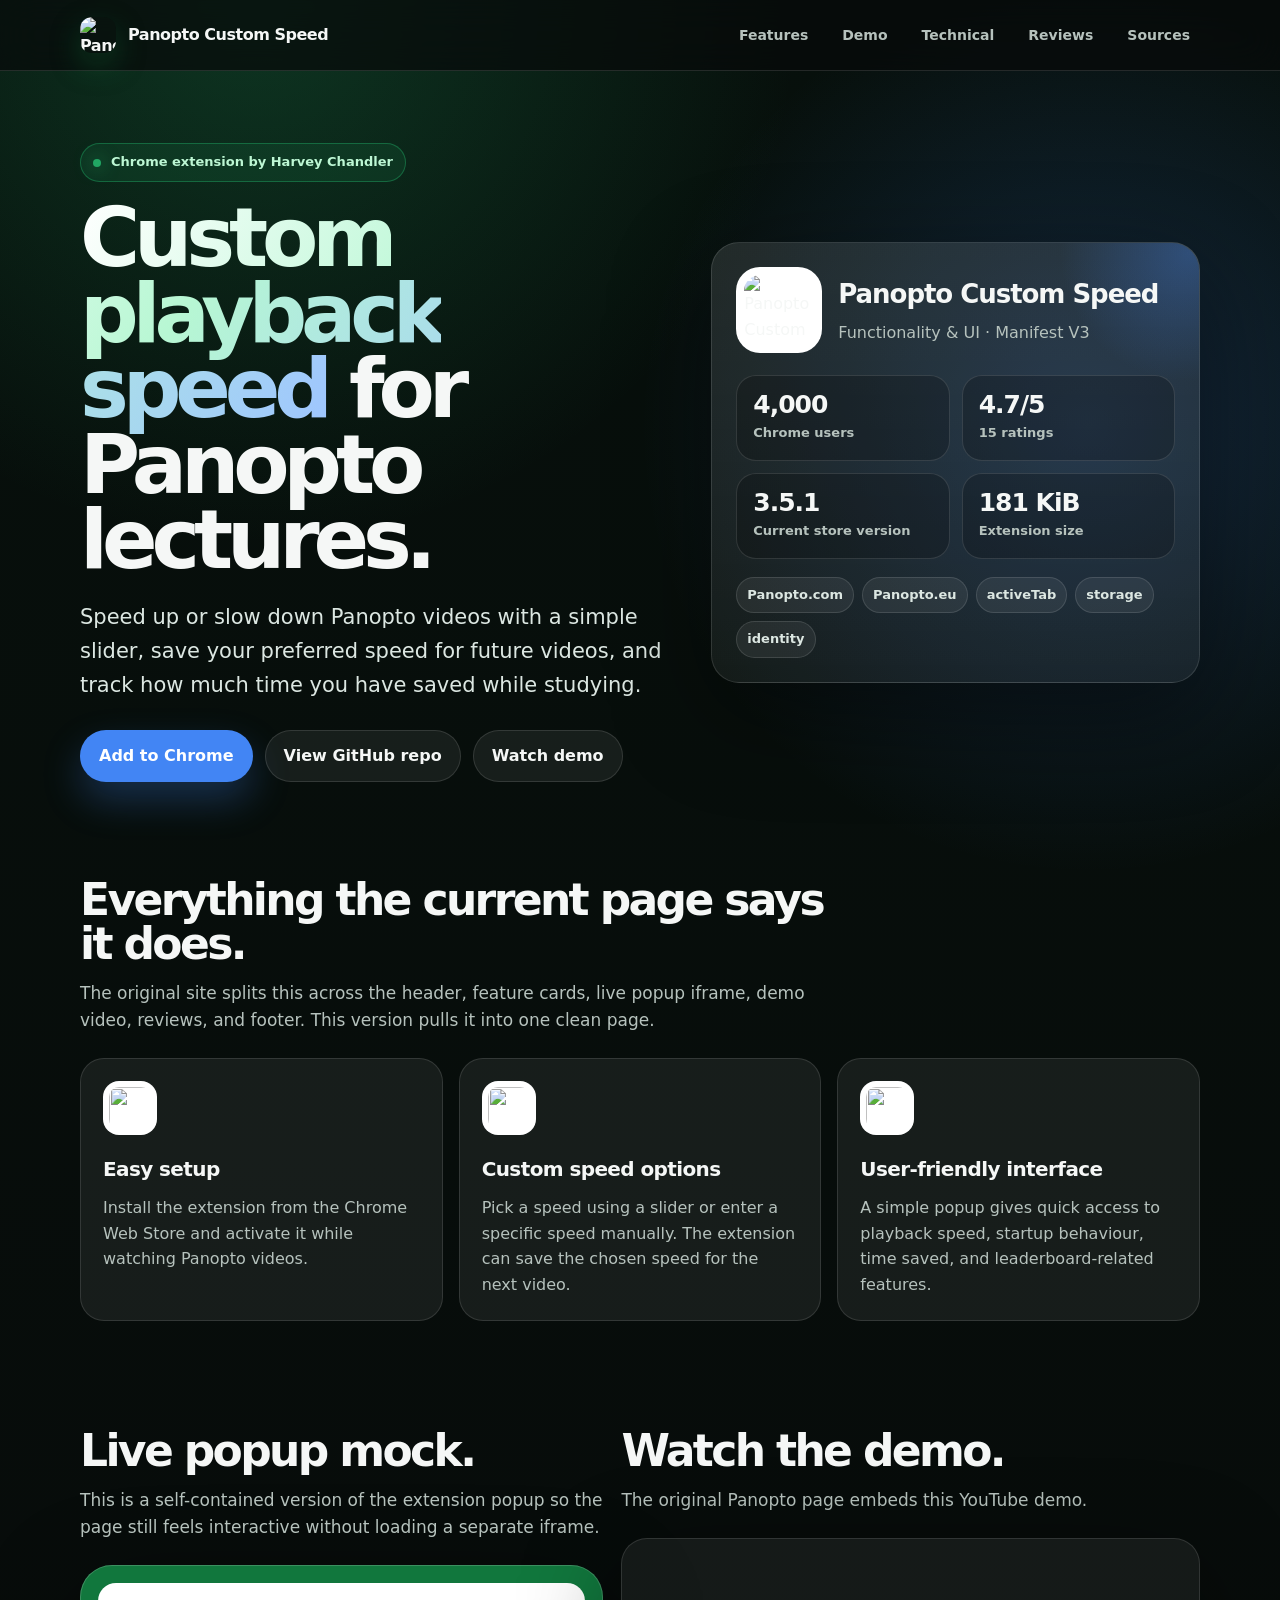
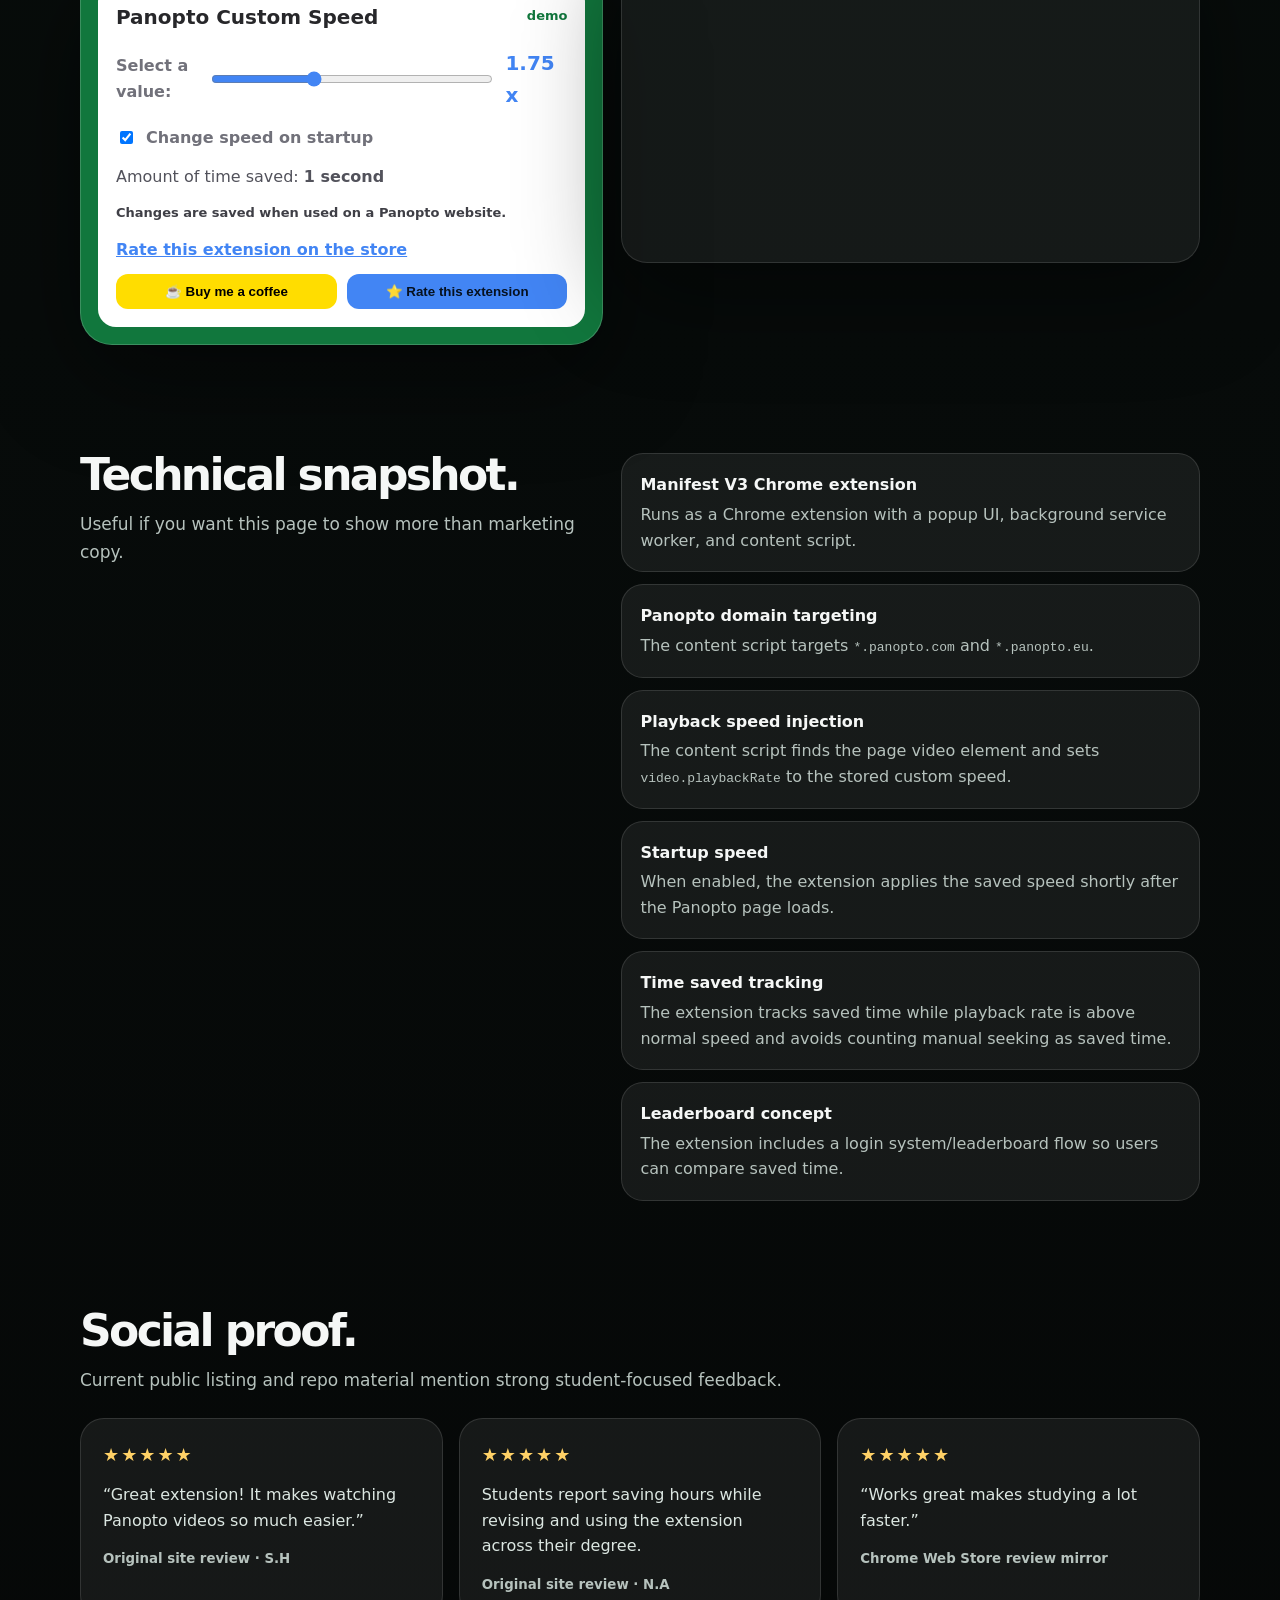
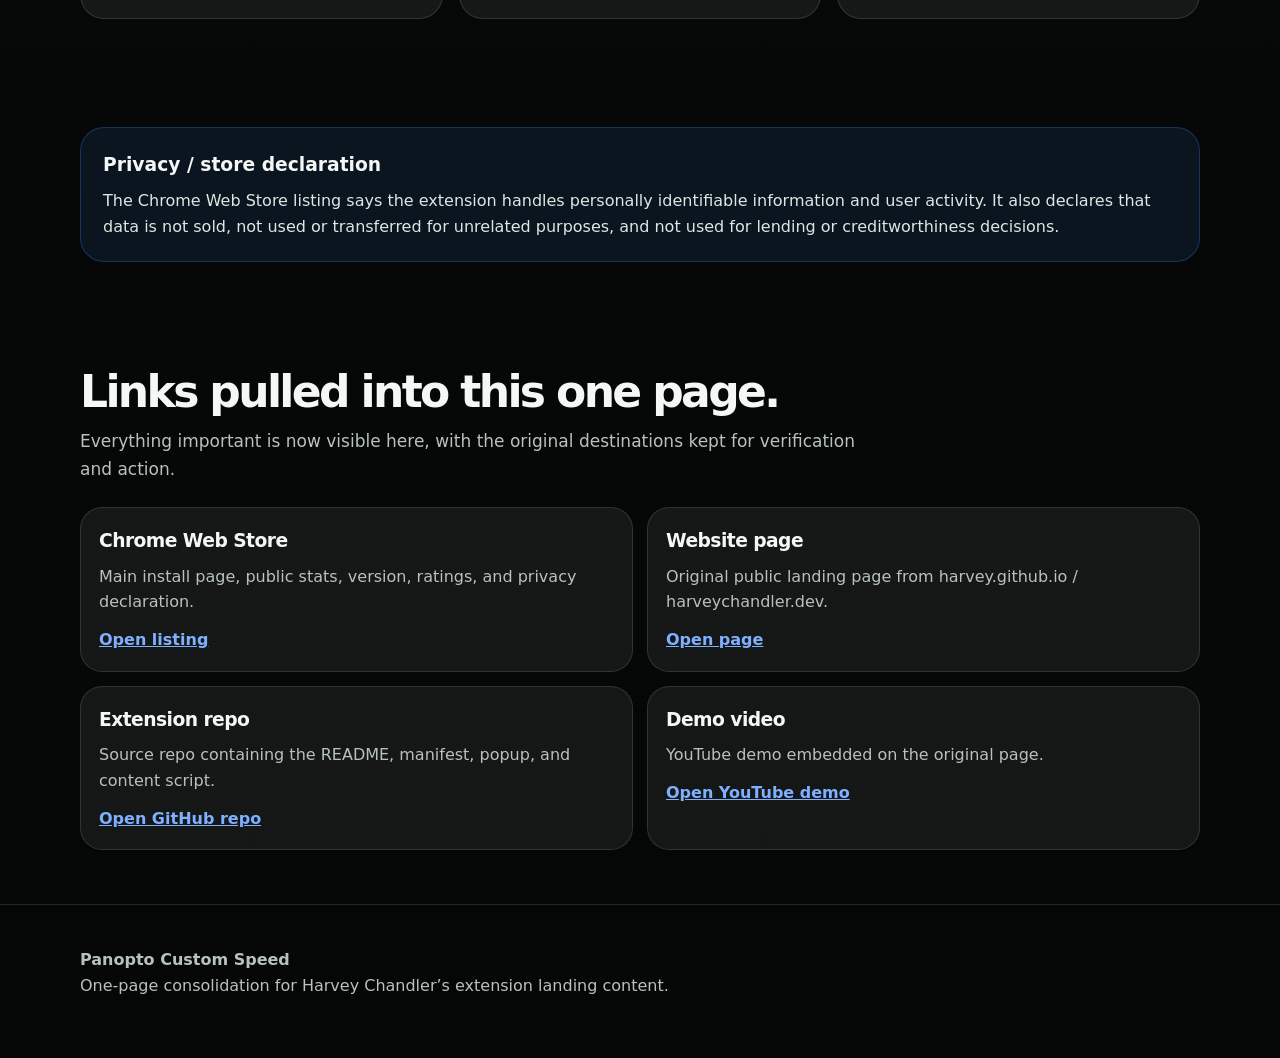
==== index.html @ 88220437 "Add files via upload" ====
<!DOCTYPE html>
<html lang="en">
<head>
  <meta charset="UTF-8" />
  <meta name="viewport" content="width=device-width, initial-scale=1.0" />
  <title>Panopto Custom Speed | Harvey Chandler</title>
  <meta name="description" content="One-page overview of Panopto Custom Speed, a Chrome extension by Harvey Chandler for setting custom playback speeds on Panopto videos." />
  <style>
    :root {
      --bg: #070b0a;
      --panel: rgba(255,255,255,0.065);
      --panel-strong: rgba(255,255,255,0.105);
      --text: #f5f7f6;
      --muted: #b6c2bd;
      --soft: #dce7e2;
      --line: rgba(255,255,255,0.12);
      --green: #11773D;
      --green-2: #21a663;
      --blue: #4285F4;
      --blue-2: #7fb0ff;
      --gold: #ffd166;
      --shadow: 0 30px 100px rgba(0,0,0,.45);
      --radius: 28px;
    }
    * { box-sizing: border-box; }
    html { scroll-behavior: smooth; }
    body {
      margin: 0;
      font-family: Inter, ui-sans-serif, system-ui, -apple-system, BlinkMacSystemFont, "Segoe UI", sans-serif;
      background: radial-gradient(circle at 20% 0%, rgba(33,166,99,.25), transparent 34rem), radial-gradient(circle at 85% 10%, rgba(66,133,244,.22), transparent 28rem), linear-gradient(180deg, #07100c 0%, var(--bg) 45%, #050606 100%);
      color: var(--text);
      line-height: 1.6;
      min-height: 100vh;
    }
    a { color: inherit; }
    img { max-width: 100%; display: block; }
    .wrap { width: min(1120px, calc(100% - 32px)); margin: 0 auto; }
    .nav { position: sticky; top: 0; z-index: 50; backdrop-filter: blur(18px); background: rgba(7,11,10,.72); border-bottom: 1px solid var(--line); }
    .nav-inner { display: flex; align-items: center; justify-content: space-between; gap: 18px; padding: 16px 0; }
    .brand { display: flex; align-items: center; gap: 12px; text-decoration: none; font-weight: 800; letter-spacing: -0.03em; }
    .brand img { width: 36px; height: 36px; border-radius: 12px; box-shadow: 0 12px 30px rgba(17,119,61,.35); }
    .nav-links { display: flex; align-items: center; gap: 14px; color: var(--muted); font-size: 14px; font-weight: 650; }
    .nav-links a { text-decoration: none; padding: 8px 10px; border-radius: 999px; }
    .nav-links a:hover { background: rgba(255,255,255,.08); color: var(--text); }
    .hero { padding: 72px 0 42px; }
    .hero-grid { display: grid; grid-template-columns: minmax(0, 1.1fr) minmax(300px, .9fr); gap: 34px; align-items: center; }
    .eyebrow { display: inline-flex; align-items: center; gap: 10px; padding: 8px 12px; border: 1px solid rgba(33,166,99,.45); background: rgba(33,166,99,.12); border-radius: 999px; color: #bdf7d4; font-size: 13px; font-weight: 760; margin-bottom: 18px; }
    .dot { width: 8px; height: 8px; border-radius: 999px; background: var(--green-2); box-shadow: 0 0 18px var(--green-2); }
    h1 { margin: 0; max-width: 850px; font-size: clamp(44px, 7vw, 82px); line-height: .92; letter-spacing: -0.075em; }
    .gradient-text { background: linear-gradient(120deg, #fff, #b7f7d3 45%, #9ec5ff); -webkit-background-clip: text; background-clip: text; color: transparent; }
    .lead { margin: 24px 0 0; max-width: 690px; font-size: clamp(17px, 2vw, 21px); color: var(--soft); }
    .hero-actions { display: flex; flex-wrap: wrap; gap: 12px; margin-top: 28px; }
    .btn { display: inline-flex; align-items: center; justify-content: center; gap: 10px; min-height: 46px; padding: 12px 18px; border-radius: 999px; text-decoration: none; font-weight: 800; border: 1px solid var(--line); background: var(--panel); transition: transform .18s ease, background .18s ease, border-color .18s ease; }
    .btn:hover { transform: translateY(-2px); background: var(--panel-strong); border-color: rgba(255,255,255,.24); }
    .btn.primary { background: var(--blue); color: white; border-color: transparent; box-shadow: 0 18px 38px rgba(66,133,244,.28); }
    .btn.primary:hover { background: #3367D6; }
    .panel { border: 1px solid var(--line); background: linear-gradient(180deg, rgba(255,255,255,.105), rgba(255,255,255,.055)); border-radius: var(--radius); box-shadow: var(--shadow); }
    .store-card { padding: 24px; position: relative; overflow: hidden; }
    .store-card::before { content: ""; position: absolute; inset: -120px -120px auto auto; width: 260px; height: 260px; border-radius: 999px; background: radial-gradient(circle, rgba(66,133,244,.32), transparent 70%); }
    .product-head { display: flex; gap: 16px; align-items: center; position: relative; }
    .product-head img { width: 86px; height: 86px; border-radius: 24px; background: white; padding: 8px; }
    .product-head h2 { margin: 0 0 4px; font-size: 26px; letter-spacing: -0.04em; }
    .product-head p { margin: 0; color: var(--muted); }
    .metrics { display: grid; grid-template-columns: repeat(2, minmax(0,1fr)); gap: 12px; margin-top: 22px; }
    .metric { padding: 16px; border-radius: 20px; background: rgba(0,0,0,.22); border: 1px solid var(--line); }
    .metric strong { display: block; font-size: 25px; letter-spacing: -0.04em; line-height: 1; }
    .metric span { display: block; margin-top: 6px; color: var(--muted); font-size: 13px; font-weight: 700; }
    .badges { display: flex; flex-wrap: wrap; gap: 8px; margin-top: 18px; }
    .badge { display: inline-flex; align-items: center; border: 1px solid var(--line); background: rgba(255,255,255,.065); color: var(--soft); border-radius: 999px; padding: 7px 10px; font-size: 13px; font-weight: 750; }
    section { padding: 54px 0; }
    .section-head { max-width: 780px; margin-bottom: 24px; }
    .section-head h2 { margin: 0; font-size: clamp(28px, 4vw, 44px); line-height: 1; letter-spacing: -0.06em; }
    .section-head p { margin: 14px 0 0; color: var(--muted); font-size: 17px; }
    .grid-3 { display: grid; grid-template-columns: repeat(3, minmax(0,1fr)); gap: 16px; }
    .feature { padding: 22px; border-radius: 24px; border: 1px solid var(--line); background: var(--panel); min-height: 230px; }
    .feature img { width: 54px; height: 54px; border-radius: 16px; object-fit: contain; background: white; padding: 6px; margin-bottom: 18px; }
    .feature h3 { margin: 0 0 10px; font-size: 20px; letter-spacing: -0.03em; }
    .feature p { margin: 0; color: var(--muted); }
    .split { display: grid; grid-template-columns: minmax(0, .95fr) minmax(330px, 1.05fr); gap: 18px; align-items: start; }
    .demo-shell { border-radius: 32px; background: #11773D; padding: 18px; box-shadow: inset 0 0 0 1px rgba(255,255,255,.18), var(--shadow); }
    .popup { background: white; color: #27272a; border-radius: 18px; padding: 18px; min-height: 250px; }
    .popup-title { display: flex; align-items: center; justify-content: space-between; gap: 10px; font-size: 20px; font-weight: 850; margin-bottom: 14px; }
    .popup-row { display: flex; align-items: center; gap: 10px; margin: 14px 0; }
    .popup-row label { color: #71717a; font-weight: 700; }
    .range { width: 100%; accent-color: var(--blue); }
    .speed-val { min-width: 62px; color: var(--blue); font-size: 20px; font-weight: 900; cursor: pointer; }
    .popup-small { color: #52525b; margin: 10px 0; }
    .popup-note { color: #3f3f46; font-weight: 800; font-size: 13px; }
    .tiny-link { color: var(--blue); font-weight: 800; }
    .popup-buttons { display: flex; gap: 10px; margin-top: 12px; }
    .mini-btn { flex: 1; padding: 10px; border: 0; border-radius: 12px; font-weight: 850; cursor: default; }
    .mini-btn.coffee { background: #FFDD00; color: #000; }
    .mini-btn.rate { background: var(--blue); color: #06111f; }
    .tech-list { display: grid; gap: 12px; }
    .tech-item { padding: 18px; border-radius: 22px; border: 1px solid var(--line); background: var(--panel); }
    .tech-item strong { display: block; margin-bottom: 4px; font-size: 16px; }
    .tech-item span { color: var(--muted); }
    .video-box { position: relative; width: 100%; aspect-ratio: 16 / 9; border-radius: 26px; overflow: hidden; border: 1px solid var(--line); background: rgba(255,255,255,.06); box-shadow: var(--shadow); }
    .video-box iframe { width: 100%; height: 100%; border: 0; }
    .reviews { display: grid; grid-template-columns: repeat(3, minmax(0,1fr)); gap: 16px; }
    .review { padding: 22px; border-radius: 24px; border: 1px solid var(--line); background: var(--panel); }
    .stars { color: var(--gold); font-size: 18px; letter-spacing: 2px; }
    .review p { color: var(--soft); margin: 12px 0; }
    .review small { color: var(--muted); font-weight: 750; }
    .source-grid { display: grid; grid-template-columns: repeat(2, minmax(0,1fr)); gap: 14px; }
    .source-card { padding: 18px; border: 1px solid var(--line); border-radius: 22px; background: var(--panel); }
    .source-card h3 { margin: 0 0 8px; letter-spacing: -0.03em; }
    .source-card p { margin: 0 0 12px; color: var(--muted); }
    .source-card a { color: var(--blue-2); font-weight: 800; }
    .privacy { padding: 22px; border-radius: 24px; background: rgba(66,133,244,.10); border: 1px solid rgba(66,133,244,.28); }
    .privacy h3 { margin: 0 0 8px; }
    .privacy p { margin: 0; color: var(--soft); }
    footer { padding: 42px 0 60px; border-top: 1px solid var(--line); color: var(--muted); }
    @media (max-width: 860px) {
      .hero-grid, .split, .source-grid { grid-template-columns: 1fr; }
      .grid-3, .reviews { grid-template-columns: 1fr; }
      .nav-links { display: none; }
      .metrics { grid-template-columns: repeat(2, minmax(0,1fr)); }
      .hero { padding-top: 46px; }
    }
    @media (max-width: 520px) {
      .wrap { width: min(100% - 22px, 1120px); }
      .product-head { align-items: flex-start; }
      .product-head img { width: 68px; height: 68px; border-radius: 18px; }
      .metrics { grid-template-columns: 1fr; }
      .popup-row { align-items: flex-start; flex-direction: column; }
      .popup-buttons { flex-direction: column; }
    }
  </style>
</head>
<body>
  <nav class="nav">
    <div class="wrap nav-inner">
      <a class="brand" href="#">
        <img src="https://raw.githubusercontent.com/harvey/harvey.github.io/main/assets/panopto/icon.png" alt="Panopto Custom Speed icon" />
        <span>Panopto Custom Speed</span>
      </a>
      <div class="nav-links">
        <a href="#features">Features</a>
        <a href="#demo">Demo</a>
        <a href="#technical">Technical</a>
        <a href="#reviews">Reviews</a>
        <a href="#sources">Sources</a>
      </div>
    </div>
  </nav>

  <main>
    <section class="hero">
      <div class="wrap hero-grid">
        <div>
          <div class="eyebrow"><span class="dot"></span> Chrome extension by Harvey Chandler</div>
          <h1><span class="gradient-text">Custom playback speed</span> for Panopto lectures.</h1>
          <p class="lead">Speed up or slow down Panopto videos with a simple slider, save your preferred speed for future videos, and track how much time you have saved while studying.</p>
          <div class="hero-actions">
            <a class="btn primary" href="https://chromewebstore.google.com/detail/panopto-custom-speed/fnoppdfnaklabgfllejlefomclegmnam" target="_blank" rel="noreferrer">Add to Chrome</a>
            <a class="btn" href="https://github.com/harvey/Panopto-Extension" target="_blank" rel="noreferrer">View GitHub repo</a>
            <a class="btn" href="https://www.youtube.com/watch?v=DJ8a1dYxs5I" target="_blank" rel="noreferrer">Watch demo</a>
          </div>
        </div>
        <aside class="panel store-card" aria-label="Chrome Web Store summary">
          <div class="product-head">
            <img src="https://raw.githubusercontent.com/harvey/harvey.github.io/main/assets/panopto/icon.png" alt="Panopto Custom Speed logo" />
            <div>
              <h2>Panopto Custom Speed</h2>
              <p>Functionality &amp; UI · Manifest V3</p>
            </div>
          </div>
          <div class="metrics">
            <div class="metric"><strong>4,000</strong><span>Chrome users</span></div>
            <div class="metric"><strong>4.7/5</strong><span>15 ratings</span></div>
            <div class="metric"><strong>3.5.1</strong><span>Current store version</span></div>
            <div class="metric"><strong>181 KiB</strong><span>Extension size</span></div>
          </div>
          <div class="badges">
            <span class="badge">Panopto.com</span>
            <span class="badge">Panopto.eu</span>
            <span class="badge">activeTab</span>
            <span class="badge">storage</span>
            <span class="badge">identity</span>
          </div>
        </aside>
      </div>
    </section>

    <section id="features">
      <div class="wrap">
        <div class="section-head">
          <h2>Everything the current page says it does.</h2>
          <p>The original site splits this across the header, feature cards, live popup iframe, demo video, reviews, and footer. This version pulls it into one clean page.</p>
        </div>
        <div class="grid-3">
          <article class="feature"><img src="https://raw.githubusercontent.com/harvey/harvey.github.io/main/assets/panopto/icon.png" alt="" /><h3>Easy setup</h3><p>Install the extension from the Chrome Web Store and activate it while watching Panopto videos.</p></article>
          <article class="feature"><img src="https://raw.githubusercontent.com/harvey/harvey.github.io/main/assets/panopto/speed.png" alt="" /><h3>Custom speed options</h3><p>Pick a speed using a slider or enter a specific speed manually. The extension can save the chosen speed for the next video.</p></article>
          <article class="feature"><img src="https://raw.githubusercontent.com/harvey/harvey.github.io/main/assets/panopto/settings.png" alt="" /><h3>User-friendly interface</h3><p>A simple popup gives quick access to playback speed, startup behaviour, time saved, and leaderboard-related features.</p></article>
        </div>
      </div>
    </section>

    <section id="demo">
      <div class="wrap split">
        <div>
          <div class="section-head"><h2>Live popup mock.</h2><p>This is a self-contained version of the extension popup so the page still feels interactive without loading a separate iframe.</p></div>
          <div class="demo-shell">
            <div class="popup">
              <div class="popup-title"><span>Panopto Custom Speed</span><span style="font-size:13px;color:#11773D;">demo</span></div>
              <div class="popup-row"><label for="speedRange">Select a value:</label><input class="range" id="speedRange" type="range" min="0.5" max="4" value="1.75" step="0.25" /><span class="speed-val" id="speedValue" contenteditable="true" title="Click to edit speed">1.75x</span></div>
              <div class="popup-row" style="flex-direction: row;"><input id="startup" type="checkbox" checked /><label for="startup">Change speed on startup</label></div>
              <p class="popup-small">Amount of time saved: <strong id="savedTime">0 seconds</strong></p>
              <p class="popup-note">Changes are saved when used on a Panopto website.</p>
              <p class="popup-small"><a class="tiny-link" href="https://chromewebstore.google.com/detail/panopto-custom-speed/fnoppdfnaklabgfllejlefomclegmnam" target="_blank" rel="noreferrer">Rate this extension on the store</a></p>
              <div class="popup-buttons"><button class="mini-btn coffee">☕ Buy me a coffee</button><button class="mini-btn rate">⭐ Rate this extension</button></div>
            </div>
          </div>
        </div>
        <div>
          <div class="section-head"><h2>Watch the demo.</h2><p>The original Panopto page embeds this YouTube demo.</p></div>
          <div class="video-box"><iframe src="https://www.youtube.com/embed/DJ8a1dYxs5I" title="Panopto Custom Speed demo video" allow="accelerometer; autoplay; clipboard-write; encrypted-media; gyroscope; picture-in-picture" allowfullscreen></iframe></div>
        </div>
      </div>
    </section>

    <section id="technical">
      <div class="wrap split">
        <div class="section-head"><h2>Technical snapshot.</h2><p>Useful if you want this page to show more than marketing copy.</p></div>
        <div class="tech-list">
          <div class="tech-item"><strong>Manifest V3 Chrome extension</strong><span>Runs as a Chrome extension with a popup UI, background service worker, and content script.</span></div>
          <div class="tech-item"><strong>Panopto domain targeting</strong><span>The content script targets <code>*.panopto.com</code> and <code>*.panopto.eu</code>.</span></div>
          <div class="tech-item"><strong>Playback speed injection</strong><span>The content script finds the page video element and sets <code>video.playbackRate</code> to the stored custom speed.</span></div>
          <div class="tech-item"><strong>Startup speed</strong><span>When enabled, the extension applies the saved speed shortly after the Panopto page loads.</span></div>
          <div class="tech-item"><strong>Time saved tracking</strong><span>The extension tracks saved time while playback rate is above normal speed and avoids counting manual seeking as saved time.</span></div>
          <div class="tech-item"><strong>Leaderboard concept</strong><span>The extension includes a login system/leaderboard flow so users can compare saved time.</span></div>
        </div>
      </div>
    </section>

    <section id="reviews">
      <div class="wrap">
        <div class="section-head"><h2>Social proof.</h2><p>Current public listing and repo material mention strong student-focused feedback.</p></div>
        <div class="reviews">
          <article class="review"><div class="stars">★★★★★</div><p>“Great extension! It makes watching Panopto videos so much easier.”</p><small>Original site review · S.H</small></article>
          <article class="review"><div class="stars">★★★★★</div><p>Students report saving hours while revising and using the extension across their degree.</p><small>Original site review · N.A</small></article>
          <article class="review"><div class="stars">★★★★★</div><p>“Works great makes studying a lot faster.”</p><small>Chrome Web Store review mirror</small></article>
        </div>
      </div>
    </section>

    <section id="privacy"><div class="wrap"><div class="privacy"><h3>Privacy / store declaration</h3><p>The Chrome Web Store listing says the extension handles personally identifiable information and user activity. It also declares that data is not sold, not used or transferred for unrelated purposes, and not used for lending or creditworthiness decisions.</p></div></div></section>

    <section id="sources">
      <div class="wrap">
        <div class="section-head"><h2>Links pulled into this one page.</h2><p>Everything important is now visible here, with the original destinations kept for verification and action.</p></div>
        <div class="source-grid">
          <article class="source-card"><h3>Chrome Web Store</h3><p>Main install page, public stats, version, ratings, and privacy declaration.</p><a href="https://chromewebstore.google.com/detail/panopto-custom-speed/fnoppdfnaklabgfllejlefomclegmnam" target="_blank" rel="noreferrer">Open listing</a></article>
          <article class="source-card"><h3>Website page</h3><p>Original public landing page from harvey.github.io / harveychandler.dev.</p><a href="https://harvey.github.io/panopto.html" target="_blank" rel="noreferrer">Open page</a></article>
          <article class="source-card"><h3>Extension repo</h3><p>Source repo containing the README, manifest, popup, and content script.</p><a href="https://github.com/harvey/Panopto-Extension" target="_blank" rel="noreferrer">Open GitHub repo</a></article>
          <article class="source-card"><h3>Demo video</h3><p>YouTube demo embedded on the original page.</p><a href="https://www.youtube.com/watch?v=DJ8a1dYxs5I" target="_blank" rel="noreferrer">Open YouTube demo</a></article>
        </div>
      </div>
    </section>
  </main>

  <footer><div class="wrap"><strong>Panopto Custom Speed</strong><br />One-page consolidation for Harvey Chandler’s extension landing content.</div></footer>

  <script>
    const range = document.getElementById("speedRange");
    const val = document.getElementById("speedValue");
    const saved = document.getElementById("savedTime");
    let savedSeconds = 0;
    let fractional = 0;
    function formatSeconds(total) {
      const d = Math.floor(total / 86400); total %= 86400;
      const h = Math.floor(total / 3600); total %= 3600;
      const m = Math.floor(total / 60);
      const s = Math.floor(total % 60);
      const parts = [];
      if (d) parts.push(`${d} day${d === 1 ? "" : "s"}`);
      if (h) parts.push(`${h} hour${h === 1 ? "" : "s"}`);
      if (m) parts.push(`${m} minute${m === 1 ? "" : "s"}`);
      if (s || parts.length === 0) parts.push(`${s} second${s === 1 ? "" : "s"}`);
      return parts.join(", ");
    }
    function cleanSpeed(input) {
      const parsed = parseFloat(String(input).replace(/[^\d.]/g, ""));
      if (Number.isFinite(parsed)) return Math.max(0.5, Math.min(4, parsed));
      return 1;
    }
    function setSpeed(speed) {
      const rounded = Math.round(speed * 100) / 100;
      range.value = rounded;
      val.textContent = rounded.toFixed(2) + "x";
    }
    range.addEventListener("input", () => setSpeed(parseFloat(range.value)));
    val.addEventListener("keydown", (e) => { if (e.key === "Enter") { e.preventDefault(); val.blur(); } });
    val.addEventListener("blur", () => setSpeed(cleanSpeed(val.textContent)));
    setInterval(() => {
      const speed = cleanSpeed(range.value);
      fractional += Math.max(0, speed - 1);
      if (fractional >= 1) {
        const inc = Math.floor(fractional);
        savedSeconds += inc;
        fractional -= inc;
        saved.textContent = formatSeconds(savedSeconds);
      }
    }, 1000);
  </script>
</body>
</html>
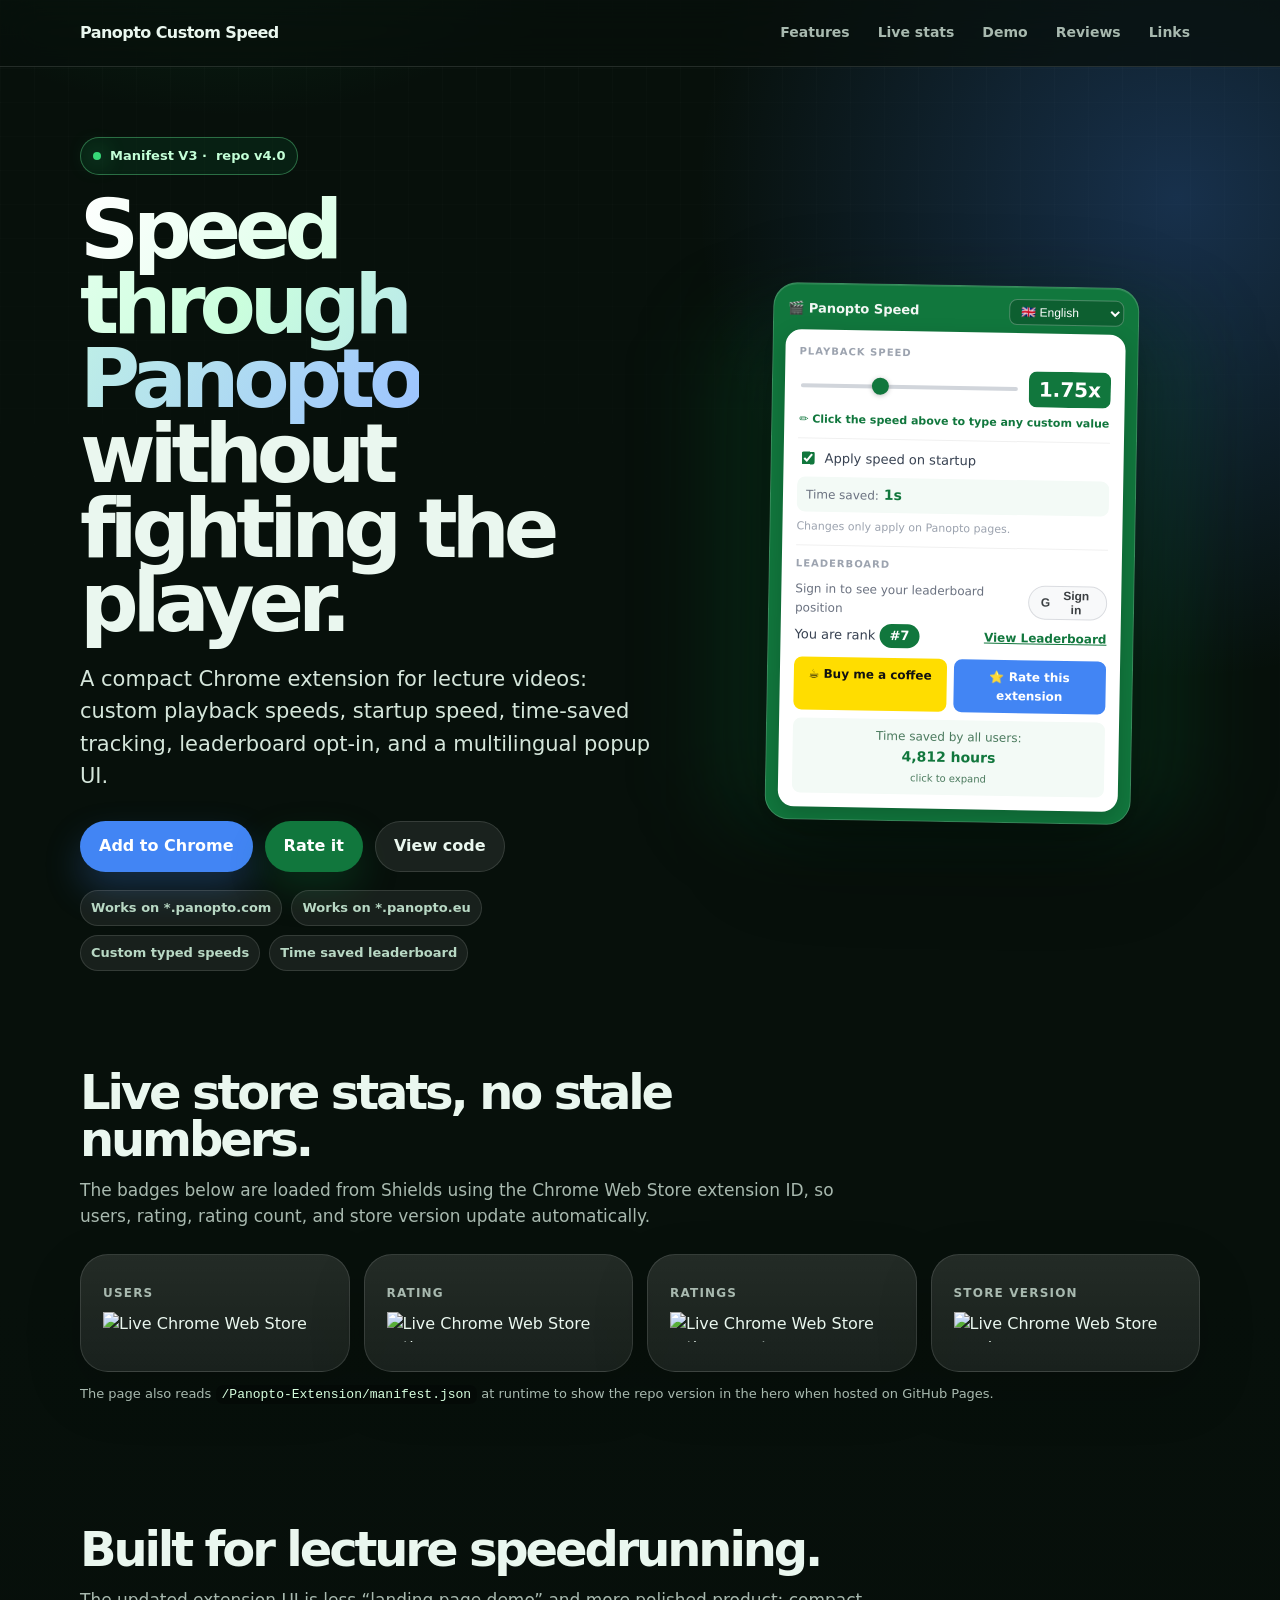
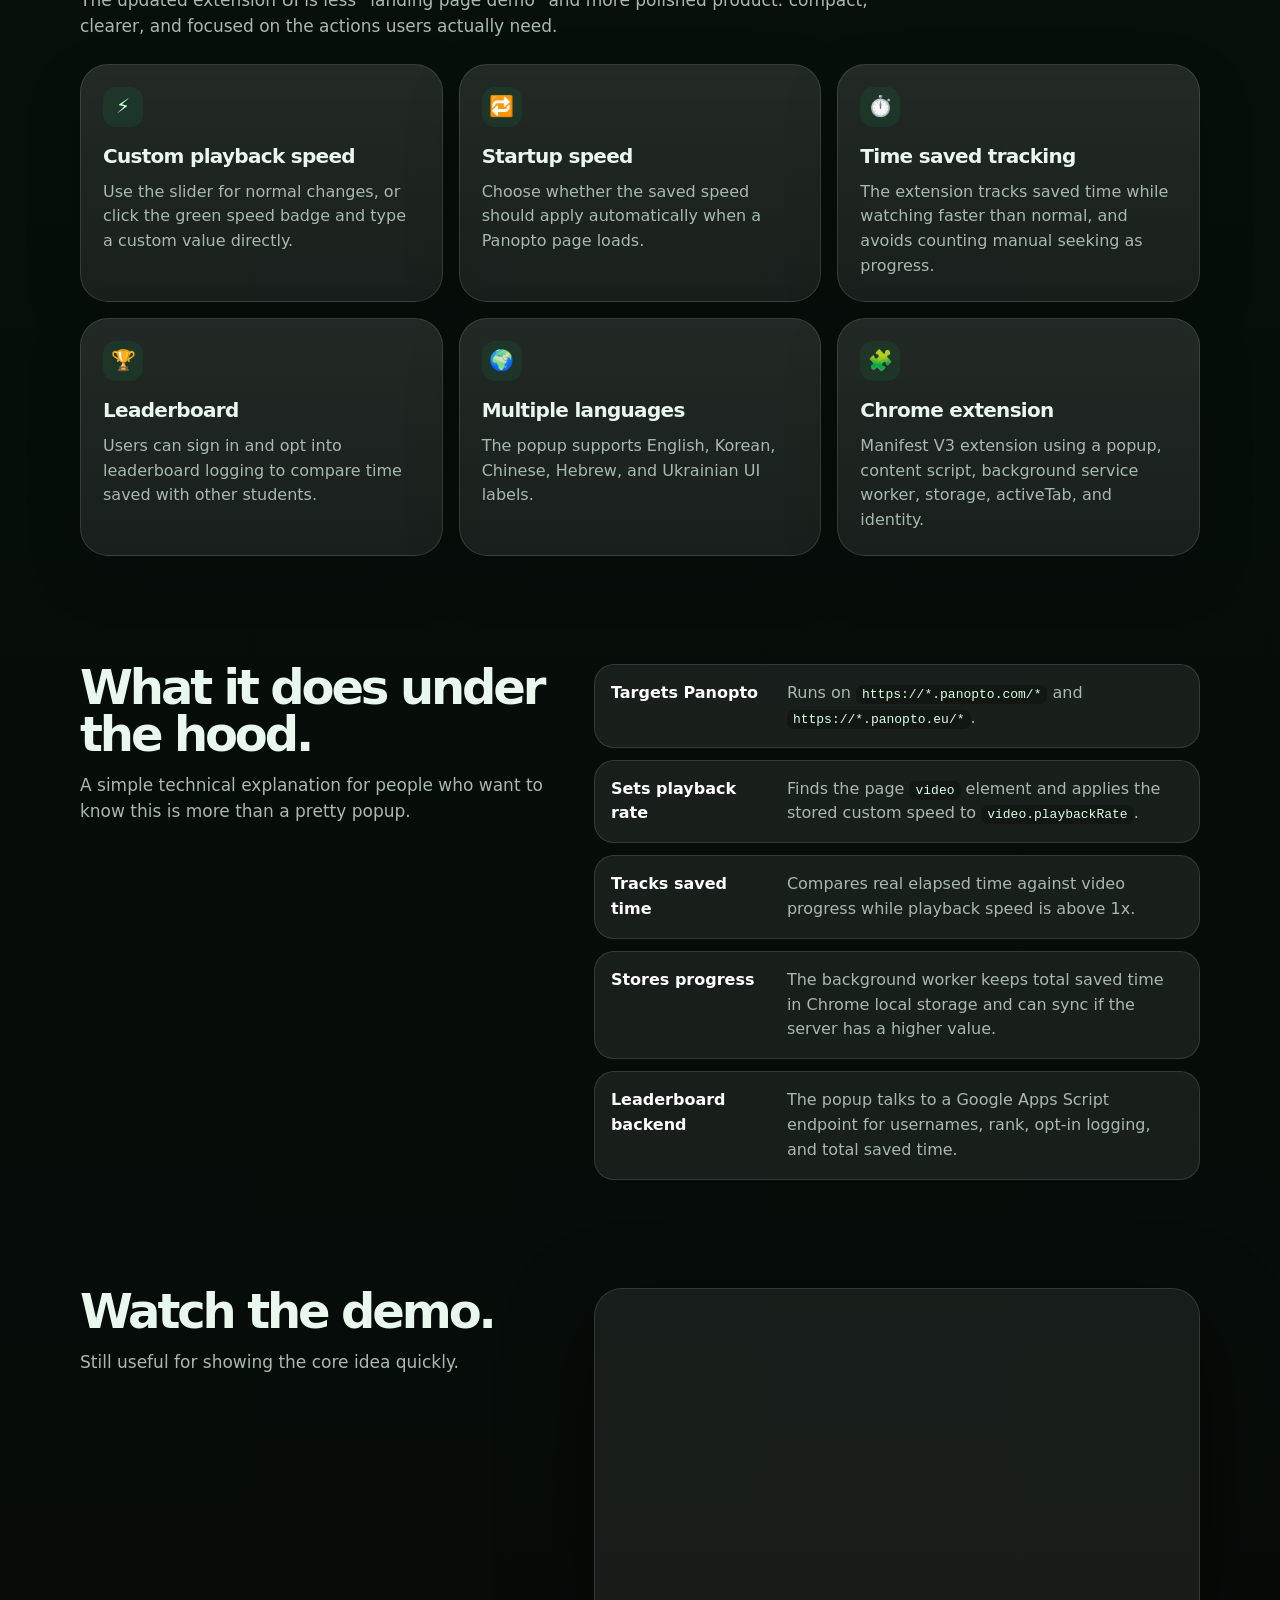
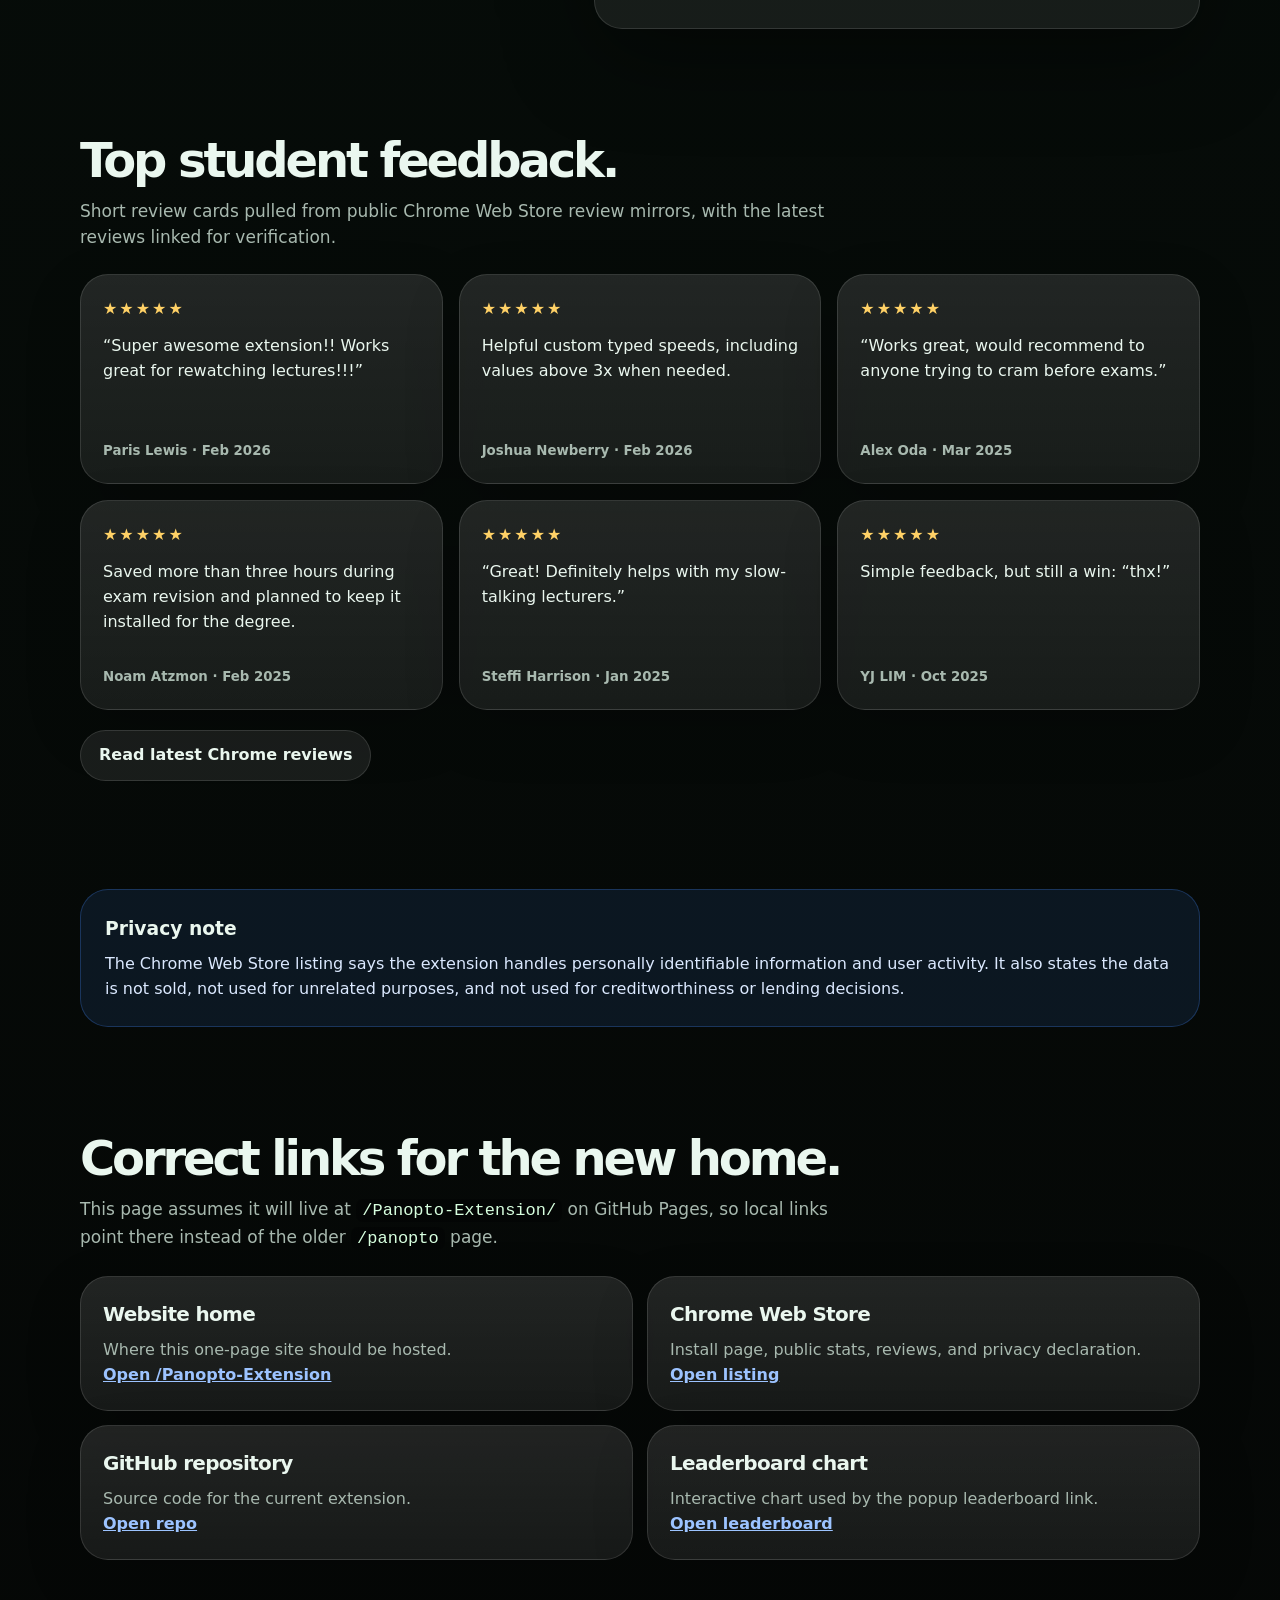
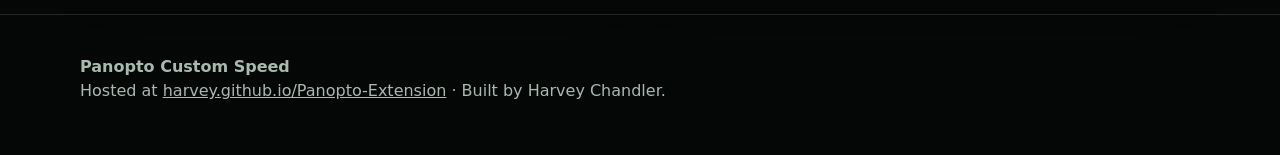
==== commit 55bc9ca3: "website update" ====
--- a/index.html
+++ b/index.html
@@ -4,143 +4,191 @@
   <meta charset="UTF-8" />
   <meta name="viewport" content="width=device-width, initial-scale=1.0" />
   <title>Panopto Custom Speed | Harvey Chandler</title>
-  <meta name="description" content="One-page overview of Panopto Custom Speed, a Chrome extension by Harvey Chandler for setting custom playback speeds on Panopto videos." />
+  <meta name="description" content="Panopto Custom Speed is a Chrome extension that lets students set custom playback speeds, save time, and compete on a time-saved leaderboard." />
+  <link rel="canonical" href="https://harvey.github.io/Panopto-Extension/" />
+  <meta property="og:title" content="Panopto Custom Speed" />
+  <meta property="og:description" content="Custom playback speed, time saved tracking, startup speed, leaderboard, and multilingual UI for Panopto lecture videos." />
+  <meta property="og:url" content="https://harvey.github.io/Panopto-Extension/" />
+  <meta property="og:type" content="website" />
+  <meta property="og:image" content="https://harvey.github.io/Panopto-Extension/icon.png" />
   <style>
     :root {
-      --bg: #070b0a;
-      --panel: rgba(255,255,255,0.065);
-      --panel-strong: rgba(255,255,255,0.105);
-      --text: #f5f7f6;
-      --muted: #b6c2bd;
-      --soft: #dce7e2;
-      --line: rgba(255,255,255,0.12);
       --green: #11773D;
-      --green-2: #21a663;
-      --blue: #4285F4;
-      --blue-2: #7fb0ff;
-      --gold: #ffd166;
-      --shadow: 0 30px 100px rgba(0,0,0,.45);
+      --green-dark: #0d6332;
+      --green-soft: #f3faf6;
+      --blue: #4285f4;
+      --yellow: #FFDD00;
+      --ink: #111827;
+      --text: #eaf7ef;
+      --muted: #a8b9af;
+      --line: rgba(255,255,255,.12);
+      --card: rgba(255,255,255,.075);
+      --card-2: rgba(255,255,255,.115);
+      --shadow: 0 28px 90px rgba(0,0,0,.42);
       --radius: 28px;
     }
     * { box-sizing: border-box; }
     html { scroll-behavior: smooth; }
     body {
       margin: 0;
-      font-family: Inter, ui-sans-serif, system-ui, -apple-system, BlinkMacSystemFont, "Segoe UI", sans-serif;
-      background: radial-gradient(circle at 20% 0%, rgba(33,166,99,.25), transparent 34rem), radial-gradient(circle at 85% 10%, rgba(66,133,244,.22), transparent 28rem), linear-gradient(180deg, #07100c 0%, var(--bg) 45%, #050606 100%);
+      font-family: Inter, ui-sans-serif, system-ui, -apple-system, BlinkMacSystemFont, "Segoe UI", Roboto, sans-serif;
       color: var(--text);
-      line-height: 1.6;
+      background:
+        radial-gradient(circle at 18% -8%, rgba(17,119,61,.58), transparent 32rem),
+        radial-gradient(circle at 92% 4%, rgba(66,133,244,.28), transparent 30rem),
+        linear-gradient(180deg, #07100b 0%, #07100b 26%, #050706 100%);
       min-height: 100vh;
+      line-height: 1.55;
+    }
+    body::before {
+      content: "";
+      position: fixed;
+      inset: 0;
+      z-index: -1;
+      opacity: .22;
+      background-size: 34px 34px;
+      background-image: linear-gradient(to right, rgba(255,255,255,.08) 1px, transparent 1px), linear-gradient(to bottom, rgba(255,255,255,.08) 1px, transparent 1px);
+      mask-image: linear-gradient(180deg, black, transparent 82%);
     }
     a { color: inherit; }
     img { max-width: 100%; display: block; }
+    code { color: #d7ffdf; background: rgba(0,0,0,.28); padding: 2px 6px; border-radius: 7px; }
     .wrap { width: min(1120px, calc(100% - 32px)); margin: 0 auto; }
-    .nav { position: sticky; top: 0; z-index: 50; backdrop-filter: blur(18px); background: rgba(7,11,10,.72); border-bottom: 1px solid var(--line); }
-    .nav-inner { display: flex; align-items: center; justify-content: space-between; gap: 18px; padding: 16px 0; }
-    .brand { display: flex; align-items: center; gap: 12px; text-decoration: none; font-weight: 800; letter-spacing: -0.03em; }
-    .brand img { width: 36px; height: 36px; border-radius: 12px; box-shadow: 0 12px 30px rgba(17,119,61,.35); }
-    .nav-links { display: flex; align-items: center; gap: 14px; color: var(--muted); font-size: 14px; font-weight: 650; }
+    .nav {
+      position: sticky;
+      top: 0;
+      z-index: 50;
+      background: rgba(7,16,11,.74);
+      border-bottom: 1px solid var(--line);
+      backdrop-filter: blur(18px);
+    }
+    .nav-inner { min-height: 66px; display: flex; align-items: center; justify-content: space-between; gap: 18px; }
+    .brand { display: inline-flex; align-items: center; gap: 12px; text-decoration: none; font-weight: 850; letter-spacing: -.035em; }
+    .brand img { width: 38px; height: 38px; border-radius: 12px; background: white; padding: 4px; box-shadow: 0 13px 28px rgba(17,119,61,.3); }
+    .nav-links { display: flex; align-items: center; gap: 8px; color: var(--muted); font-weight: 750; font-size: 14px; }
     .nav-links a { text-decoration: none; padding: 8px 10px; border-radius: 999px; }
-    .nav-links a:hover { background: rgba(255,255,255,.08); color: var(--text); }
-    .hero { padding: 72px 0 42px; }
-    .hero-grid { display: grid; grid-template-columns: minmax(0, 1.1fr) minmax(300px, .9fr); gap: 34px; align-items: center; }
-    .eyebrow { display: inline-flex; align-items: center; gap: 10px; padding: 8px 12px; border: 1px solid rgba(33,166,99,.45); background: rgba(33,166,99,.12); border-radius: 999px; color: #bdf7d4; font-size: 13px; font-weight: 760; margin-bottom: 18px; }
-    .dot { width: 8px; height: 8px; border-radius: 999px; background: var(--green-2); box-shadow: 0 0 18px var(--green-2); }
-    h1 { margin: 0; max-width: 850px; font-size: clamp(44px, 7vw, 82px); line-height: .92; letter-spacing: -0.075em; }
-    .gradient-text { background: linear-gradient(120deg, #fff, #b7f7d3 45%, #9ec5ff); -webkit-background-clip: text; background-clip: text; color: transparent; }
-    .lead { margin: 24px 0 0; max-width: 690px; font-size: clamp(17px, 2vw, 21px); color: var(--soft); }
-    .hero-actions { display: flex; flex-wrap: wrap; gap: 12px; margin-top: 28px; }
-    .btn { display: inline-flex; align-items: center; justify-content: center; gap: 10px; min-height: 46px; padding: 12px 18px; border-radius: 999px; text-decoration: none; font-weight: 800; border: 1px solid var(--line); background: var(--panel); transition: transform .18s ease, background .18s ease, border-color .18s ease; }
-    .btn:hover { transform: translateY(-2px); background: var(--panel-strong); border-color: rgba(255,255,255,.24); }
-    .btn.primary { background: var(--blue); color: white; border-color: transparent; box-shadow: 0 18px 38px rgba(66,133,244,.28); }
-    .btn.primary:hover { background: #3367D6; }
-    .panel { border: 1px solid var(--line); background: linear-gradient(180deg, rgba(255,255,255,.105), rgba(255,255,255,.055)); border-radius: var(--radius); box-shadow: var(--shadow); }
-    .store-card { padding: 24px; position: relative; overflow: hidden; }
-    .store-card::before { content: ""; position: absolute; inset: -120px -120px auto auto; width: 260px; height: 260px; border-radius: 999px; background: radial-gradient(circle, rgba(66,133,244,.32), transparent 70%); }
-    .product-head { display: flex; gap: 16px; align-items: center; position: relative; }
-    .product-head img { width: 86px; height: 86px; border-radius: 24px; background: white; padding: 8px; }
-    .product-head h2 { margin: 0 0 4px; font-size: 26px; letter-spacing: -0.04em; }
-    .product-head p { margin: 0; color: var(--muted); }
-    .metrics { display: grid; grid-template-columns: repeat(2, minmax(0,1fr)); gap: 12px; margin-top: 22px; }
-    .metric { padding: 16px; border-radius: 20px; background: rgba(0,0,0,.22); border: 1px solid var(--line); }
-    .metric strong { display: block; font-size: 25px; letter-spacing: -0.04em; line-height: 1; }
-    .metric span { display: block; margin-top: 6px; color: var(--muted); font-size: 13px; font-weight: 700; }
-    .badges { display: flex; flex-wrap: wrap; gap: 8px; margin-top: 18px; }
-    .badge { display: inline-flex; align-items: center; border: 1px solid var(--line); background: rgba(255,255,255,.065); color: var(--soft); border-radius: 999px; padding: 7px 10px; font-size: 13px; font-weight: 750; }
+    .nav-links a:hover { color: #fff; background: rgba(255,255,255,.08); }
+    .hero { padding: 70px 0 44px; }
+    .hero-grid { display: grid; grid-template-columns: minmax(0, 1.08fr) minmax(330px, .92fr); gap: 42px; align-items: center; }
+    .eyebrow { display: inline-flex; align-items: center; gap: 9px; padding: 8px 12px; border: 1px solid rgba(104,236,151,.38); border-radius: 999px; color: #c3ffd7; background: rgba(17,119,61,.16); font-size: 13px; font-weight: 850; margin-bottom: 18px; }
+    .pulse { width: 8px; height: 8px; border-radius: 50%; background: #37d878; box-shadow: 0 0 22px #37d878; }
+    h1 { margin: 0; max-width: 760px; font-size: clamp(43px, 7vw, 82px); line-height: .91; letter-spacing: -.075em; }
+    .grad { color: transparent; background: linear-gradient(120deg, #fff, #cbffdd 45%, #9cc3ff); -webkit-background-clip: text; background-clip: text; }
+    .lead { max-width: 720px; color: #d5e6db; font-size: clamp(17px, 2vw, 21px); margin: 22px 0 0; }
+    .actions { display: flex; flex-wrap: wrap; gap: 12px; margin-top: 28px; }
+    .btn { display: inline-flex; align-items: center; justify-content: center; gap: 10px; min-height: 46px; padding: 12px 18px; text-decoration: none; border-radius: 999px; font-weight: 850; border: 1px solid var(--line); background: rgba(255,255,255,.08); transition: transform .16s ease, background .16s ease, border-color .16s ease; }
+    .btn:hover { transform: translateY(-2px); background: rgba(255,255,255,.13); border-color: rgba(255,255,255,.25); }
+    .btn.primary { background: var(--blue); border-color: transparent; color: #fff; box-shadow: 0 18px 36px rgba(66,133,244,.26); }
+    .btn.primary:hover { background: #3367d6; }
+    .btn.green { background: var(--green); border-color: transparent; color: white; box-shadow: 0 18px 36px rgba(17,119,61,.26); }
+    .btn.green:hover { background: var(--green-dark); }
+    .mini-meta { display: flex; flex-wrap: wrap; gap: 9px; margin-top: 18px; color: #b8d8c4; font-size: 13px; font-weight: 800; }
+    .pill { padding: 7px 10px; border-radius: 999px; border: 1px solid rgba(255,255,255,.12); background: rgba(255,255,255,.07); }
+    .mock-stage { position: relative; display: flex; justify-content: center; }
+    .mock-stage::before { content: ""; position: absolute; inset: 34px 10px 0; background: rgba(17,119,61,.22); filter: blur(42px); border-radius: 45px; }
+    .popup-shell {
+      position: relative;
+      width: 366px;
+      max-width: 100%;
+      background: var(--green);
+      border-radius: 24px;
+      padding: 12px;
+      border: 1px solid rgba(255,255,255,.18);
+      box-shadow: var(--shadow), inset 0 1px 0 rgba(255,255,255,.12);
+      transform: rotate(1deg);
+    }
+    .top-bar { display: flex; align-items: center; justify-content: space-between; margin-bottom: 8px; padding: 0 2px; }
+    .top-bar-title { font-size: 13px; font-weight: 850; color: rgba(255,255,255,.94); }
+    .lang-select { background: rgba(0,0,0,.2); color: white; border: 1px solid rgba(255,255,255,.26); border-radius: 8px; padding: 4px 7px; font-size: 12px; outline: none; }
+    .lang-select option { color: var(--ink); background: white; }
+    .popup-card { background: white; color: var(--ink); border-radius: 16px; padding: 14px; box-shadow: 0 8px 22px rgba(0,0,0,.18); }
+    .section-label { color: #9ca3af; text-transform: uppercase; letter-spacing: .1em; font-size: 10px; font-weight: 900; margin-bottom: 8px; }
+    .speed-row { display: flex; align-items: center; gap: 9px; }
+    .slider { -webkit-appearance: none; width: 100%; height: 4px; border-radius: 999px; background: #d1d5db; outline: none; accent-color: var(--green); }
+    .slider::-webkit-slider-thumb { -webkit-appearance: none; width: 17px; height: 17px; border-radius: 50%; background: var(--green); box-shadow: 0 1px 5px rgba(0,0,0,.25); }
+    .speed-badge-wrap { width: 82px; flex-shrink: 0; }
+    .speed-badge { display: block; width: 100%; text-align: center; background: var(--green); color: white; border-radius: 8px; padding: 5px 0; font-size: 20px; line-height: 1.1; font-weight: 900; white-space: nowrap; overflow: hidden; border: 2px solid transparent; }
+    .speed-badge[contenteditable="true"] { background: #0d6332; outline: none; }
+    .edit-hint { margin-top: 7px; color: var(--green); text-align: center; font-size: 11px; font-weight: 750; }
+    .warning { display: none; margin-top: 5px; text-align: center; font-size: 11px; color: #dc2626; }
+    .divider { height: 1px; background: #f0f0f0; margin: 10px 0; }
+    .startup { display: flex; align-items: center; gap: 7px; color: #374151; font-size: 13px; margin-bottom: 8px; }
+    .startup input { accent-color: var(--green); }
+    .saved { display: flex; align-items: baseline; gap: 5px; background: var(--green-soft); color: #6b7280; border-radius: 8px; padding: 7px 9px; font-size: 12px; }
+    .saved strong { color: var(--green); font-size: 14px; }
+    .small-note { color: #9ca3af; font-size: 11px; margin-top: 6px; }
+    .leader-row { display: flex; align-items: center; justify-content: space-between; gap: 9px; margin: 6px 0; }
+    .google-btn { display: inline-flex; align-items: center; gap: 8px; border: 1px solid #dadce0; background: #f8f9fa; color: #3c4043; border-radius: 999px; min-height: 34px; padding: 0 12px; font-size: 12px; font-weight: 650; }
+    .rank { display: inline-block; background: var(--green); color: white; border-radius: 999px; padding: 2px 10px; font-weight: 850; font-size: 13px; }
+    .mock-link { color: var(--green); text-decoration: underline; font-size: 12px; font-weight: 750; }
+    .bottom-buttons { display: flex; gap: 7px; margin: 10px 0 8px; }
+    .bottom-buttons a { flex: 1; text-align: center; text-decoration: none; border-radius: 8px; padding: 8px; font-weight: 850; font-size: 12px; }
+    .coffee { background: var(--yellow); color: #111; }
+    .rate { background: var(--blue); color: white; }
+    .total-time { background: var(--green-soft); border-radius: 8px; text-align: center; padding: 8px 10px; color: #4b7a5e; font-size: 12px; cursor: pointer; user-select: none; }
+    .total-time strong { display: block; color: var(--green); font-size: 14px; }
     section { padding: 54px 0; }
-    .section-head { max-width: 780px; margin-bottom: 24px; }
-    .section-head h2 { margin: 0; font-size: clamp(28px, 4vw, 44px); line-height: 1; letter-spacing: -0.06em; }
+    .section-head { max-width: 790px; margin-bottom: 24px; }
+    .section-head h2 { margin: 0; font-size: clamp(30px, 4vw, 48px); line-height: .98; letter-spacing: -.065em; }
     .section-head p { margin: 14px 0 0; color: var(--muted); font-size: 17px; }
-    .grid-3 { display: grid; grid-template-columns: repeat(3, minmax(0,1fr)); gap: 16px; }
-    .feature { padding: 22px; border-radius: 24px; border: 1px solid var(--line); background: var(--panel); min-height: 230px; }
-    .feature img { width: 54px; height: 54px; border-radius: 16px; object-fit: contain; background: white; padding: 6px; margin-bottom: 18px; }
-    .feature h3 { margin: 0 0 10px; font-size: 20px; letter-spacing: -0.03em; }
-    .feature p { margin: 0; color: var(--muted); }
-    .split { display: grid; grid-template-columns: minmax(0, .95fr) minmax(330px, 1.05fr); gap: 18px; align-items: start; }
-    .demo-shell { border-radius: 32px; background: #11773D; padding: 18px; box-shadow: inset 0 0 0 1px rgba(255,255,255,.18), var(--shadow); }
-    .popup { background: white; color: #27272a; border-radius: 18px; padding: 18px; min-height: 250px; }
-    .popup-title { display: flex; align-items: center; justify-content: space-between; gap: 10px; font-size: 20px; font-weight: 850; margin-bottom: 14px; }
-    .popup-row { display: flex; align-items: center; gap: 10px; margin: 14px 0; }
-    .popup-row label { color: #71717a; font-weight: 700; }
-    .range { width: 100%; accent-color: var(--blue); }
-    .speed-val { min-width: 62px; color: var(--blue); font-size: 20px; font-weight: 900; cursor: pointer; }
-    .popup-small { color: #52525b; margin: 10px 0; }
-    .popup-note { color: #3f3f46; font-weight: 800; font-size: 13px; }
-    .tiny-link { color: var(--blue); font-weight: 800; }
-    .popup-buttons { display: flex; gap: 10px; margin-top: 12px; }
-    .mini-btn { flex: 1; padding: 10px; border: 0; border-radius: 12px; font-weight: 850; cursor: default; }
-    .mini-btn.coffee { background: #FFDD00; color: #000; }
-    .mini-btn.rate { background: var(--blue); color: #06111f; }
+    .grid-4 { display: grid; grid-template-columns: repeat(4, minmax(0, 1fr)); gap: 14px; }
+    .grid-3 { display: grid; grid-template-columns: repeat(3, minmax(0, 1fr)); gap: 16px; }
+    .card { border: 1px solid var(--line); background: linear-gradient(180deg, var(--card-2), var(--card)); border-radius: var(--radius); padding: 22px; box-shadow: 0 20px 55px rgba(0,0,0,.18); }
+    .card h3 { margin: 0 0 8px; letter-spacing: -.035em; font-size: 20px; }
+    .card p { margin: 0; color: var(--muted); }
+    .stat { min-height: 118px; display: flex; flex-direction: column; justify-content: center; gap: 9px; text-decoration: none; }
+    .stat-label { text-transform: uppercase; letter-spacing: .1em; color: var(--muted); font-size: 12px; font-weight: 900; }
+    .stat img { height: 30px; width: fit-content; max-width: 100%; }
+    .live-note { margin-top: 12px; color: var(--muted); font-size: 13px; }
+    .split { display: grid; grid-template-columns: minmax(0, .9fr) minmax(330px, 1.1fr); gap: 18px; align-items: start; }
+    .feature-icon { width: 40px; height: 40px; display: grid; place-items: center; border-radius: 13px; background: rgba(17,119,61,.18); color: #bfffd4; margin-bottom: 14px; font-size: 20px; }
     .tech-list { display: grid; gap: 12px; }
-    .tech-item { padding: 18px; border-radius: 22px; border: 1px solid var(--line); background: var(--panel); }
-    .tech-item strong { display: block; margin-bottom: 4px; font-size: 16px; }
+    .tech-item { display: grid; grid-template-columns: 160px minmax(0, 1fr); gap: 16px; border: 1px solid var(--line); background: var(--card); border-radius: 20px; padding: 16px; }
+    .tech-item strong { color: #fff; }
     .tech-item span { color: var(--muted); }
-    .video-box { position: relative; width: 100%; aspect-ratio: 16 / 9; border-radius: 26px; overflow: hidden; border: 1px solid var(--line); background: rgba(255,255,255,.06); box-shadow: var(--shadow); }
+    .video-box { position: relative; width: 100%; aspect-ratio: 16 / 9; overflow: hidden; border-radius: var(--radius); border: 1px solid var(--line); background: rgba(255,255,255,.07); box-shadow: var(--shadow); }
     .video-box iframe { width: 100%; height: 100%; border: 0; }
-    .reviews { display: grid; grid-template-columns: repeat(3, minmax(0,1fr)); gap: 16px; }
-    .review { padding: 22px; border-radius: 24px; border: 1px solid var(--line); background: var(--panel); }
-    .stars { color: var(--gold); font-size: 18px; letter-spacing: 2px; }
-    .review p { color: var(--soft); margin: 12px 0; }
-    .review small { color: var(--muted); font-weight: 750; }
-    .source-grid { display: grid; grid-template-columns: repeat(2, minmax(0,1fr)); gap: 14px; }
-    .source-card { padding: 18px; border: 1px solid var(--line); border-radius: 22px; background: var(--panel); }
-    .source-card h3 { margin: 0 0 8px; letter-spacing: -0.03em; }
-    .source-card p { margin: 0 0 12px; color: var(--muted); }
-    .source-card a { color: var(--blue-2); font-weight: 800; }
-    .privacy { padding: 22px; border-radius: 24px; background: rgba(66,133,244,.10); border: 1px solid rgba(66,133,244,.28); }
-    .privacy h3 { margin: 0 0 8px; }
-    .privacy p { margin: 0; color: var(--soft); }
-    footer { padding: 42px 0 60px; border-top: 1px solid var(--line); color: var(--muted); }
-    @media (max-width: 860px) {
-      .hero-grid, .split, .source-grid { grid-template-columns: 1fr; }
+    .reviews { display: grid; grid-template-columns: repeat(3, minmax(0, 1fr)); gap: 16px; }
+    .review { min-height: 210px; display: flex; flex-direction: column; justify-content: space-between; }
+    .stars { color: #ffd166; letter-spacing: 2px; }
+    .review blockquote { margin: 12px 0; color: #eaf7ef; font-size: 16px; }
+    .review small { color: var(--muted); font-weight: 800; }
+    .links { display: grid; grid-template-columns: repeat(2, minmax(0, 1fr)); gap: 14px; }
+    .link-card a { color: #9cc3ff; font-weight: 850; }
+    .callout { border: 1px solid rgba(66,133,244,.28); background: rgba(66,133,244,.11); border-radius: var(--radius); padding: 24px; }
+    .callout h3 { margin: 0 0 9px; }
+    .callout p { margin: 0; color: #dbe9ff; }
+    footer { border-top: 1px solid var(--line); color: var(--muted); padding: 40px 0 56px; }
+    @media (max-width: 940px) {
+      .hero-grid, .split { grid-template-columns: 1fr; }
+      .mock-stage { justify-content: flex-start; }
+      .grid-4 { grid-template-columns: repeat(2, minmax(0, 1fr)); }
       .grid-3, .reviews { grid-template-columns: 1fr; }
+    }
+    @media (max-width: 680px) {
       .nav-links { display: none; }
-      .metrics { grid-template-columns: repeat(2, minmax(0,1fr)); }
       .hero { padding-top: 46px; }
-    }
-    @media (max-width: 520px) {
+      .grid-4, .links { grid-template-columns: 1fr; }
+      .tech-item { grid-template-columns: 1fr; gap: 5px; }
+      .popup-shell { transform: none; }
       .wrap { width: min(100% - 22px, 1120px); }
-      .product-head { align-items: flex-start; }
-      .product-head img { width: 68px; height: 68px; border-radius: 18px; }
-      .metrics { grid-template-columns: 1fr; }
-      .popup-row { align-items: flex-start; flex-direction: column; }
-      .popup-buttons { flex-direction: column; }
+      h1 { font-size: clamp(42px, 15vw, 66px); }
     }
   </style>
 </head>
 <body>
   <nav class="nav">
     <div class="wrap nav-inner">
-      <a class="brand" href="#">
-        <img src="https://raw.githubusercontent.com/harvey/harvey.github.io/main/assets/panopto/icon.png" alt="Panopto Custom Speed icon" />
+      <a class="brand" href="/Panopto-Extension/" aria-label="Panopto Custom Speed home">
+        <img src="/Panopto-Extension/icon.png" onerror="this.style.display='none'" alt="Panopto Custom Speed icon" />
         <span>Panopto Custom Speed</span>
       </a>
       <div class="nav-links">
         <a href="#features">Features</a>
+        <a href="#stats">Live stats</a>
         <a href="#demo">Demo</a>
-        <a href="#technical">Technical</a>
         <a href="#reviews">Reviews</a>
-        <a href="#sources">Sources</a>
+        <a href="#links">Links</a>
       </div>
     </div>
   </nav>
@@ -149,160 +197,270 @@
     <section class="hero">
       <div class="wrap hero-grid">
         <div>
-          <div class="eyebrow"><span class="dot"></span> Chrome extension by Harvey Chandler</div>
-          <h1><span class="gradient-text">Custom playback speed</span> for Panopto lectures.</h1>
-          <p class="lead">Speed up or slow down Panopto videos with a simple slider, save your preferred speed for future videos, and track how much time you have saved while studying.</p>
-          <div class="hero-actions">
+          <div class="eyebrow"><span class="pulse"></span> Manifest V3 · <span id="repoVersionLabel">repo version loading…</span></div>
+          <h1><span class="grad">Speed through Panopto</span> without fighting the player.</h1>
+          <p class="lead">A compact Chrome extension for lecture videos: custom playback speeds, startup speed, time-saved tracking, leaderboard opt-in, and a multilingual popup UI.</p>
+          <div class="actions">
             <a class="btn primary" href="https://chromewebstore.google.com/detail/panopto-custom-speed/fnoppdfnaklabgfllejlefomclegmnam" target="_blank" rel="noreferrer">Add to Chrome</a>
-            <a class="btn" href="https://github.com/harvey/Panopto-Extension" target="_blank" rel="noreferrer">View GitHub repo</a>
-            <a class="btn" href="https://www.youtube.com/watch?v=DJ8a1dYxs5I" target="_blank" rel="noreferrer">Watch demo</a>
+            <a class="btn green" href="https://chromewebstore.google.com/detail/panopto-custom-speed/fnoppdfnaklabgfllejlefomclegmnam/reviews" target="_blank" rel="noreferrer">Rate it</a>
+            <a class="btn" href="https://github.com/harvey/Panopto-Extension" target="_blank" rel="noreferrer">View code</a>
           </div>
-        </div>
-        <aside class="panel store-card" aria-label="Chrome Web Store summary">
-          <div class="product-head">
-            <img src="https://raw.githubusercontent.com/harvey/harvey.github.io/main/assets/panopto/icon.png" alt="Panopto Custom Speed logo" />
-            <div>
-              <h2>Panopto Custom Speed</h2>
-              <p>Functionality &amp; UI · Manifest V3</p>
+          <div class="mini-meta">
+            <span class="pill">Works on *.panopto.com</span>
+            <span class="pill">Works on *.panopto.eu</span>
+            <span class="pill">Custom typed speeds</span>
+            <span class="pill">Time saved leaderboard</span>
+          </div>
+        </div>
+
+        <div class="mock-stage" id="demo">
+          <div class="popup-shell" aria-label="Panopto Custom Speed popup mockup">
+            <div class="top-bar">
+              <span class="top-bar-title">🎬 Panopto Speed</span>
+              <select class="lang-select" id="languageSelect" aria-label="Language selector">
+                <option value="en">🇬🇧 English</option>
+                <option value="ko">🇰🇷 한국어</option>
+                <option value="zh">🇨🇳 中文</option>
+                <option value="he">🇮🇱 עברית</option>
+                <option value="uk">🇺🇦 Українська</option>
+              </select>
+            </div>
+            <div class="popup-card">
+              <div class="section-label" data-i18n="speedSection">Playback Speed</div>
+              <div class="speed-row">
+                <input class="slider" id="speedSlider" type="range" min="0.5" max="4" step="0.25" value="1.75" />
+                <div class="speed-badge-wrap"><span class="speed-badge" id="speedBadge" contenteditable="false">1.75x</span></div>
+              </div>
+              <div class="edit-hint" data-i18n="editHint">✏️ Click the speed above to type any custom value</div>
+              <div class="warning" id="speedWarning">Time saved is not tracked above 3x speed</div>
+              <div class="divider"></div>
+              <label class="startup"><input type="checkbox" checked /> <span data-i18n="startup">Apply speed on startup</span></label>
+              <div class="saved"><span data-i18n="timeSavedLabel">Time saved:</span> <strong id="mockSaved">0s</strong></div>
+              <div class="small-note" data-i18n="warning">Changes only apply on Panopto pages.</div>
+              <div class="divider"></div>
+              <div class="section-label" data-i18n="leaderboardSection">Leaderboard</div>
+              <div class="leader-row">
+                <span style="font-size:12px;color:#6b7280" data-i18n="signinPrompt">Sign in to see your leaderboard position</span>
+                <button class="google-btn" type="button">G <span data-i18n="signinBtn">Sign in</span></button>
+              </div>
+              <div class="leader-row">
+                <span style="font-size:13px;color:#374151"><span data-i18n="youAreRank">You are rank</span> <span class="rank">#7</span></span>
+                <a class="mock-link" href="https://docs.google.com/spreadsheets/d/e/2PACX-1vQY7BsTK4TY5DLMUDF7kbf-dq1Eo0cgv95FKkemrwyIlHwxUNhC4Kz1qBYDrTF5IZ_NYerftRcRlB6q/pubchart?oid=1888302536&format=interactive" target="_blank" rel="noreferrer" data-i18n="viewLeaderboard">View Leaderboard</a>
+              </div>
+              <div class="bottom-buttons">
+                <a class="coffee" href="https://buymeacoffee.com/harveychandler" target="_blank" rel="noreferrer">☕ <span data-i18n="coffee">Buy me a coffee</span></a>
+                <a class="rate" href="https://chromewebstore.google.com/detail/panopto-custom-speed/fnoppdfnaklabgfllejlefomclegmnam/reviews" target="_blank" rel="noreferrer">⭐ <span data-i18n="rate">Rate this extension</span></a>
+              </div>
+              <div class="total-time" id="totalTimeBox"><span data-i18n="totalTime">Time saved by all users:</span><strong id="totalTimeText">4,812 hours</strong><small id="totalHint">click to expand</small></div>
             </div>
           </div>
-          <div class="metrics">
-            <div class="metric"><strong>4,000</strong><span>Chrome users</span></div>
-            <div class="metric"><strong>4.7/5</strong><span>15 ratings</span></div>
-            <div class="metric"><strong>3.5.1</strong><span>Current store version</span></div>
-            <div class="metric"><strong>181 KiB</strong><span>Extension size</span></div>
-          </div>
-          <div class="badges">
-            <span class="badge">Panopto.com</span>
-            <span class="badge">Panopto.eu</span>
-            <span class="badge">activeTab</span>
-            <span class="badge">storage</span>
-            <span class="badge">identity</span>
-          </div>
-        </aside>
+        </div>
+      </div>
+    </section>
+
+    <section id="stats">
+      <div class="wrap">
+        <div class="section-head">
+          <h2>Live store stats, no stale numbers.</h2>
+          <p>The badges below are loaded from Shields using the Chrome Web Store extension ID, so users, rating, rating count, and store version update automatically.</p>
+        </div>
+        <div class="grid-4">
+          <a class="card stat" href="https://chromewebstore.google.com/detail/panopto-custom-speed/fnoppdfnaklabgfllejlefomclegmnam" target="_blank" rel="noreferrer"><span class="stat-label">Users</span><img src="https://img.shields.io/chrome-web-store/users/fnoppdfnaklabgfllejlefomclegmnam?style=for-the-badge&label=Chrome%20users&color=11773D&labelColor=111827" alt="Live Chrome Web Store users" /></a>
+          <a class="card stat" href="https://chromewebstore.google.com/detail/panopto-custom-speed/fnoppdfnaklabgfllejlefomclegmnam" target="_blank" rel="noreferrer"><span class="stat-label">Rating</span><img src="https://img.shields.io/chrome-web-store/stars/fnoppdfnaklabgfllejlefomclegmnam?style=for-the-badge&label=Rating&color=ffd166&labelColor=111827" alt="Live Chrome Web Store rating" /></a>
+          <a class="card stat" href="https://chromewebstore.google.com/detail/panopto-custom-speed/fnoppdfnaklabgfllejlefomclegmnam/reviews" target="_blank" rel="noreferrer"><span class="stat-label">Ratings</span><img src="https://img.shields.io/chrome-web-store/rating-count/fnoppdfnaklabgfllejlefomclegmnam?style=for-the-badge&label=Ratings&color=4285f4&labelColor=111827" alt="Live Chrome Web Store rating count" /></a>
+          <a class="card stat" href="https://chromewebstore.google.com/detail/panopto-custom-speed/fnoppdfnaklabgfllejlefomclegmnam" target="_blank" rel="noreferrer"><span class="stat-label">Store version</span><img src="https://img.shields.io/chrome-web-store/v/fnoppdfnaklabgfllejlefomclegmnam?style=for-the-badge&label=Store%20version&color=7fb0ff&labelColor=111827" alt="Live Chrome Web Store version" /></a>
+        </div>
+        <p class="live-note">The page also reads <code>/Panopto-Extension/manifest.json</code> at runtime to show the repo version in the hero when hosted on GitHub Pages.</p>
       </div>
     </section>
 
     <section id="features">
       <div class="wrap">
         <div class="section-head">
-          <h2>Everything the current page says it does.</h2>
-          <p>The original site splits this across the header, feature cards, live popup iframe, demo video, reviews, and footer. This version pulls it into one clean page.</p>
+          <h2>Built for lecture speedrunning.</h2>
+          <p>The updated extension UI is less “landing page demo” and more polished product: compact, clearer, and focused on the actions users actually need.</p>
         </div>
         <div class="grid-3">
-          <article class="feature"><img src="https://raw.githubusercontent.com/harvey/harvey.github.io/main/assets/panopto/icon.png" alt="" /><h3>Easy setup</h3><p>Install the extension from the Chrome Web Store and activate it while watching Panopto videos.</p></article>
-          <article class="feature"><img src="https://raw.githubusercontent.com/harvey/harvey.github.io/main/assets/panopto/speed.png" alt="" /><h3>Custom speed options</h3><p>Pick a speed using a slider or enter a specific speed manually. The extension can save the chosen speed for the next video.</p></article>
-          <article class="feature"><img src="https://raw.githubusercontent.com/harvey/harvey.github.io/main/assets/panopto/settings.png" alt="" /><h3>User-friendly interface</h3><p>A simple popup gives quick access to playback speed, startup behaviour, time saved, and leaderboard-related features.</p></article>
-        </div>
-      </div>
-    </section>
-
-    <section id="demo">
+          <article class="card"><div class="feature-icon">⚡</div><h3>Custom playback speed</h3><p>Use the slider for normal changes, or click the green speed badge and type a custom value directly.</p></article>
+          <article class="card"><div class="feature-icon">🔁</div><h3>Startup speed</h3><p>Choose whether the saved speed should apply automatically when a Panopto page loads.</p></article>
+          <article class="card"><div class="feature-icon">⏱️</div><h3>Time saved tracking</h3><p>The extension tracks saved time while watching faster than normal, and avoids counting manual seeking as progress.</p></article>
+          <article class="card"><div class="feature-icon">🏆</div><h3>Leaderboard</h3><p>Users can sign in and opt into leaderboard logging to compare time saved with other students.</p></article>
+          <article class="card"><div class="feature-icon">🌍</div><h3>Multiple languages</h3><p>The popup supports English, Korean, Chinese, Hebrew, and Ukrainian UI labels.</p></article>
+          <article class="card"><div class="feature-icon">🧩</div><h3>Chrome extension</h3><p>Manifest V3 extension using a popup, content script, background service worker, storage, activeTab, and identity.</p></article>
+        </div>
+      </div>
+    </section>
+
+    <section id="technical">
+      <div class="wrap split">
+        <div class="section-head">
+          <h2>What it does under the hood.</h2>
+          <p>A simple technical explanation for people who want to know this is more than a pretty popup.</p>
+        </div>
+        <div class="tech-list">
+          <div class="tech-item"><strong>Targets Panopto</strong><span>Runs on <code>https://*.panopto.com/*</code> and <code>https://*.panopto.eu/*</code>.</span></div>
+          <div class="tech-item"><strong>Sets playback rate</strong><span>Finds the page <code>video</code> element and applies the stored custom speed to <code>video.playbackRate</code>.</span></div>
+          <div class="tech-item"><strong>Tracks saved time</strong><span>Compares real elapsed time against video progress while playback speed is above 1x.</span></div>
+          <div class="tech-item"><strong>Stores progress</strong><span>The background worker keeps total saved time in Chrome local storage and can sync if the server has a higher value.</span></div>
+          <div class="tech-item"><strong>Leaderboard backend</strong><span>The popup talks to a Google Apps Script endpoint for usernames, rank, opt-in logging, and total saved time.</span></div>
+        </div>
+      </div>
+    </section>
+
+    <section>
       <div class="wrap split">
         <div>
-          <div class="section-head"><h2>Live popup mock.</h2><p>This is a self-contained version of the extension popup so the page still feels interactive without loading a separate iframe.</p></div>
-          <div class="demo-shell">
-            <div class="popup">
-              <div class="popup-title"><span>Panopto Custom Speed</span><span style="font-size:13px;color:#11773D;">demo</span></div>
-              <div class="popup-row"><label for="speedRange">Select a value:</label><input class="range" id="speedRange" type="range" min="0.5" max="4" value="1.75" step="0.25" /><span class="speed-val" id="speedValue" contenteditable="true" title="Click to edit speed">1.75x</span></div>
-              <div class="popup-row" style="flex-direction: row;"><input id="startup" type="checkbox" checked /><label for="startup">Change speed on startup</label></div>
-              <p class="popup-small">Amount of time saved: <strong id="savedTime">0 seconds</strong></p>
-              <p class="popup-note">Changes are saved when used on a Panopto website.</p>
-              <p class="popup-small"><a class="tiny-link" href="https://chromewebstore.google.com/detail/panopto-custom-speed/fnoppdfnaklabgfllejlefomclegmnam" target="_blank" rel="noreferrer">Rate this extension on the store</a></p>
-              <div class="popup-buttons"><button class="mini-btn coffee">☕ Buy me a coffee</button><button class="mini-btn rate">⭐ Rate this extension</button></div>
-            </div>
+          <div class="section-head">
+            <h2>Watch the demo.</h2>
+            <p>Still useful for showing the core idea quickly.</p>
           </div>
         </div>
-        <div>
-          <div class="section-head"><h2>Watch the demo.</h2><p>The original Panopto page embeds this YouTube demo.</p></div>
-          <div class="video-box"><iframe src="https://www.youtube.com/embed/DJ8a1dYxs5I" title="Panopto Custom Speed demo video" allow="accelerometer; autoplay; clipboard-write; encrypted-media; gyroscope; picture-in-picture" allowfullscreen></iframe></div>
-        </div>
-      </div>
-    </section>
-
-    <section id="technical">
-      <div class="wrap split">
-        <div class="section-head"><h2>Technical snapshot.</h2><p>Useful if you want this page to show more than marketing copy.</p></div>
-        <div class="tech-list">
-          <div class="tech-item"><strong>Manifest V3 Chrome extension</strong><span>Runs as a Chrome extension with a popup UI, background service worker, and content script.</span></div>
-          <div class="tech-item"><strong>Panopto domain targeting</strong><span>The content script targets <code>*.panopto.com</code> and <code>*.panopto.eu</code>.</span></div>
-          <div class="tech-item"><strong>Playback speed injection</strong><span>The content script finds the page video element and sets <code>video.playbackRate</code> to the stored custom speed.</span></div>
-          <div class="tech-item"><strong>Startup speed</strong><span>When enabled, the extension applies the saved speed shortly after the Panopto page loads.</span></div>
-          <div class="tech-item"><strong>Time saved tracking</strong><span>The extension tracks saved time while playback rate is above normal speed and avoids counting manual seeking as saved time.</span></div>
-          <div class="tech-item"><strong>Leaderboard concept</strong><span>The extension includes a login system/leaderboard flow so users can compare saved time.</span></div>
+        <div class="video-box">
+          <iframe src="https://www.youtube.com/embed/DJ8a1dYxs5I" title="Panopto Custom Speed demo video" allow="accelerometer; autoplay; clipboard-write; encrypted-media; gyroscope; picture-in-picture" allowfullscreen></iframe>
         </div>
       </div>
     </section>
 
     <section id="reviews">
       <div class="wrap">
-        <div class="section-head"><h2>Social proof.</h2><p>Current public listing and repo material mention strong student-focused feedback.</p></div>
+        <div class="section-head">
+          <h2>Top student feedback.</h2>
+          <p>Short review cards pulled from public Chrome Web Store review mirrors, with the latest reviews linked for verification.</p>
+        </div>
         <div class="reviews">
-          <article class="review"><div class="stars">★★★★★</div><p>“Great extension! It makes watching Panopto videos so much easier.”</p><small>Original site review · S.H</small></article>
-          <article class="review"><div class="stars">★★★★★</div><p>Students report saving hours while revising and using the extension across their degree.</p><small>Original site review · N.A</small></article>
-          <article class="review"><div class="stars">★★★★★</div><p>“Works great makes studying a lot faster.”</p><small>Chrome Web Store review mirror</small></article>
-        </div>
-      </div>
-    </section>
-
-    <section id="privacy"><div class="wrap"><div class="privacy"><h3>Privacy / store declaration</h3><p>The Chrome Web Store listing says the extension handles personally identifiable information and user activity. It also declares that data is not sold, not used or transferred for unrelated purposes, and not used for lending or creditworthiness decisions.</p></div></div></section>
-
-    <section id="sources">
+          <article class="card review"><div><div class="stars">★★★★★</div><blockquote>“Super awesome extension!! Works great for rewatching lectures!!!”</blockquote></div><small>Paris Lewis · Feb 2026</small></article>
+          <article class="card review"><div><div class="stars">★★★★★</div><blockquote>Helpful custom typed speeds, including values above 3x when needed.</blockquote></div><small>Joshua Newberry · Feb 2026</small></article>
+          <article class="card review"><div><div class="stars">★★★★★</div><blockquote>“Works great, would recommend to anyone trying to cram before exams.”</blockquote></div><small>Alex Oda · Mar 2025</small></article>
+          <article class="card review"><div><div class="stars">★★★★★</div><blockquote>Saved more than three hours during exam revision and planned to keep it installed for the degree.</blockquote></div><small>Noam Atzmon · Feb 2025</small></article>
+          <article class="card review"><div><div class="stars">★★★★★</div><blockquote>“Great! Definitely helps with my slow-talking lecturers.”</blockquote></div><small>Steffi Harrison · Jan 2025</small></article>
+          <article class="card review"><div><div class="stars">★★★★★</div><blockquote>Simple feedback, but still a win: “thx!”</blockquote></div><small>YJ LIM · Oct 2025</small></article>
+        </div>
+        <div class="actions" style="margin-top:20px"><a class="btn" href="https://chromewebstore.google.com/detail/panopto-custom-speed/fnoppdfnaklabgfllejlefomclegmnam/reviews" target="_blank" rel="noreferrer">Read latest Chrome reviews</a></div>
+      </div>
+    </section>
+
+    <section id="privacy">
       <div class="wrap">
-        <div class="section-head"><h2>Links pulled into this one page.</h2><p>Everything important is now visible here, with the original destinations kept for verification and action.</p></div>
-        <div class="source-grid">
-          <article class="source-card"><h3>Chrome Web Store</h3><p>Main install page, public stats, version, ratings, and privacy declaration.</p><a href="https://chromewebstore.google.com/detail/panopto-custom-speed/fnoppdfnaklabgfllejlefomclegmnam" target="_blank" rel="noreferrer">Open listing</a></article>
-          <article class="source-card"><h3>Website page</h3><p>Original public landing page from harvey.github.io / harveychandler.dev.</p><a href="https://harvey.github.io/panopto.html" target="_blank" rel="noreferrer">Open page</a></article>
-          <article class="source-card"><h3>Extension repo</h3><p>Source repo containing the README, manifest, popup, and content script.</p><a href="https://github.com/harvey/Panopto-Extension" target="_blank" rel="noreferrer">Open GitHub repo</a></article>
-          <article class="source-card"><h3>Demo video</h3><p>YouTube demo embedded on the original page.</p><a href="https://www.youtube.com/watch?v=DJ8a1dYxs5I" target="_blank" rel="noreferrer">Open YouTube demo</a></article>
+        <div class="callout">
+          <h3>Privacy note</h3>
+          <p>The Chrome Web Store listing says the extension handles personally identifiable information and user activity. It also states the data is not sold, not used for unrelated purposes, and not used for creditworthiness or lending decisions.</p>
+        </div>
+      </div>
+    </section>
+
+    <section id="links">
+      <div class="wrap">
+        <div class="section-head">
+          <h2>Correct links for the new home.</h2>
+          <p>This page assumes it will live at <code>/Panopto-Extension/</code> on GitHub Pages, so local links point there instead of the older <code>/panopto</code> page.</p>
+        </div>
+        <div class="links">
+          <article class="card link-card"><h3>Website home</h3><p>Where this one-page site should be hosted.</p><a href="/Panopto-Extension/">Open /Panopto-Extension</a></article>
+          <article class="card link-card"><h3>Chrome Web Store</h3><p>Install page, public stats, reviews, and privacy declaration.</p><a href="https://chromewebstore.google.com/detail/panopto-custom-speed/fnoppdfnaklabgfllejlefomclegmnam" target="_blank" rel="noreferrer">Open listing</a></article>
+          <article class="card link-card"><h3>GitHub repository</h3><p>Source code for the current extension.</p><a href="https://github.com/harvey/Panopto-Extension" target="_blank" rel="noreferrer">Open repo</a></article>
+          <article class="card link-card"><h3>Leaderboard chart</h3><p>Interactive chart used by the popup leaderboard link.</p><a href="https://docs.google.com/spreadsheets/d/e/2PACX-1vQY7BsTK4TY5DLMUDF7kbf-dq1Eo0cgv95FKkemrwyIlHwxUNhC4Kz1qBYDrTF5IZ_NYerftRcRlB6q/pubchart?oid=1888302536&format=interactive" target="_blank" rel="noreferrer">Open leaderboard</a></article>
         </div>
       </div>
     </section>
   </main>
 
-  <footer><div class="wrap"><strong>Panopto Custom Speed</strong><br />One-page consolidation for Harvey Chandler’s extension landing content.</div></footer>
+  <footer>
+    <div class="wrap">
+      <strong>Panopto Custom Speed</strong><br />Hosted at <a href="/Panopto-Extension/">harvey.github.io/Panopto-Extension</a> · Built by Harvey Chandler.
+    </div>
+  </footer>
 
   <script>
-    const range = document.getElementById("speedRange");
-    const val = document.getElementById("speedValue");
-    const saved = document.getElementById("savedTime");
+    const translations = {
+      en: { speedSection: 'Playback Speed', editHint: '✏️ Click the speed above to type any custom value', startup: 'Apply speed on startup', timeSavedLabel: 'Time saved:', warning: 'Changes only apply on Panopto pages.', leaderboardSection: 'Leaderboard', signinPrompt: 'Sign in to see your leaderboard position', signinBtn: 'Sign in', youAreRank: 'You are rank', viewLeaderboard: 'View Leaderboard', coffee: 'Buy me a coffee', rate: 'Rate this extension', totalTime: 'Time saved by all users:' },
+      ko: { speedSection: '재생 속도', editHint: '✏️ 속도를 클릭하면 직접 입력할 수 있어요', startup: '시작 시 속도 적용', timeSavedLabel: '절약된 시간:', warning: '파노프토 페이지에서만 적용됩니다.', leaderboardSection: '리더보드', signinPrompt: '로그인하면 리더보드 순위를 확인할 수 있어요', signinBtn: '로그인', youAreRank: '내 순위:', viewLeaderboard: '리더보드 보기', coffee: '커피 사주기', rate: '확장 프로그램 평가', totalTime: '전체 사용자 절약 시간:' },
+      zh: { speedSection: '播放速度', editHint: '✏️ 点击速度数字可输入任意值', startup: '启动时应用速度', timeSavedLabel: '节省的时间：', warning: '仅在 Panopto 页面上生效。', leaderboardSection: '排行榜', signinPrompt: '登录以查看您的排行榜位置', signinBtn: '登录', youAreRank: '您的排名：', viewLeaderboard: '查看排行榜', coffee: '请我喝咖啡', rate: '评价此扩展', totalTime: '所有用户节省的时间：' },
+      he: { speedSection: 'מהירות הפעלה', editHint: '✏️ לחצ/י על המספר כדי להקליד ערך מותאם', startup: 'החל מהירות בהפעלה', timeSavedLabel: ':זמן שנחסך', warning: '.השינויים חלים רק בדפי Panopto', leaderboardSection: 'לוח תוצאות', signinPrompt: 'התחבר/י כדי לראות את הדירוג שלך', signinBtn: 'התחבר', youAreRank: 'הדירוג שלך:', viewLeaderboard: 'הצג לוח תוצאות', coffee: 'קנה לי קפה', rate: 'דרג/י את ההרחבה', totalTime: ':זמן שנחסך על ידי כל המשתמשים' },
+      uk: { speedSection: 'Швидкість відтворення', editHint: '✏️ Натисніть на число, щоб ввести будь-яке значення', startup: 'Застосовувати швидкість при запуску', timeSavedLabel: 'Заощаджений час:', warning: 'Зміни діють лише на сторінках Panopto.', leaderboardSection: 'Таблиця лідерів', signinPrompt: 'Увійдіть, щоб побачити свою позицію', signinBtn: 'Увійти', youAreRank: 'Ваш ранг:', viewLeaderboard: 'Переглянути таблицю лідерів', coffee: 'Купити мені каву', rate: 'Оцінити розширення', totalTime: 'Час, заощаджений усіма:' }
+    };
+
+    const lang = document.getElementById('languageSelect');
+    function applyLanguage() {
+      const selected = lang.value;
+      document.querySelector('.popup-card').dir = selected === 'he' ? 'rtl' : 'ltr';
+      document.querySelectorAll('[data-i18n]').forEach(el => {
+        const key = el.getAttribute('data-i18n');
+        el.textContent = (translations[selected] && translations[selected][key]) || translations.en[key] || el.textContent;
+      });
+    }
+    lang.addEventListener('change', applyLanguage);
+
+    const speedSlider = document.getElementById('speedSlider');
+    const speedBadge = document.getElementById('speedBadge');
+    const speedWarning = document.getElementById('speedWarning');
+    const mockSaved = document.getElementById('mockSaved');
     let savedSeconds = 0;
-    let fractional = 0;
-    function formatSeconds(total) {
-      const d = Math.floor(total / 86400); total %= 86400;
+    let fraction = 0;
+
+    function cleanSpeed(raw) {
+      const val = parseFloat(String(raw).replace(/[^\d.]/g, ''));
+      return Number.isFinite(val) ? Math.max(.5, Math.min(6, val)) : 1;
+    }
+    function setSpeed(val) {
+      const n = cleanSpeed(val);
+      if (n > Number(speedSlider.max)) speedSlider.max = n;
+      speedSlider.value = Math.min(n, Number(speedSlider.max));
+      speedBadge.textContent = n.toFixed(2) + 'x';
+      speedWarning.style.display = n > 3 ? 'block' : 'none';
+    }
+    speedSlider.addEventListener('input', () => setSpeed(speedSlider.value));
+    speedBadge.addEventListener('click', () => {
+      speedBadge.textContent = speedBadge.textContent.replace(/x/gi, '');
+      speedBadge.contentEditable = 'true';
+      speedBadge.focus();
+      const r = document.createRange();
+      r.selectNodeContents(speedBadge);
+      const s = window.getSelection();
+      s.removeAllRanges();
+      s.addRange(r);
+    });
+    speedBadge.addEventListener('keydown', e => { if (e.key === 'Enter') { e.preventDefault(); speedBadge.blur(); } });
+    speedBadge.addEventListener('blur', () => { speedBadge.contentEditable = 'false'; setSpeed(speedBadge.textContent); });
+
+    function formatShort(total) {
+      total = Math.floor(total);
       const h = Math.floor(total / 3600); total %= 3600;
       const m = Math.floor(total / 60);
-      const s = Math.floor(total % 60);
-      const parts = [];
-      if (d) parts.push(`${d} day${d === 1 ? "" : "s"}`);
-      if (h) parts.push(`${h} hour${h === 1 ? "" : "s"}`);
-      if (m) parts.push(`${m} minute${m === 1 ? "" : "s"}`);
-      if (s || parts.length === 0) parts.push(`${s} second${s === 1 ? "" : "s"}`);
-      return parts.join(", ");
-    }
-    function cleanSpeed(input) {
-      const parsed = parseFloat(String(input).replace(/[^\d.]/g, ""));
-      if (Number.isFinite(parsed)) return Math.max(0.5, Math.min(4, parsed));
-      return 1;
-    }
-    function setSpeed(speed) {
-      const rounded = Math.round(speed * 100) / 100;
-      range.value = rounded;
-      val.textContent = rounded.toFixed(2) + "x";
-    }
-    range.addEventListener("input", () => setSpeed(parseFloat(range.value)));
-    val.addEventListener("keydown", (e) => { if (e.key === "Enter") { e.preventDefault(); val.blur(); } });
-    val.addEventListener("blur", () => setSpeed(cleanSpeed(val.textContent)));
+      const s = total % 60;
+      if (h) return `${h}h ${m}m`;
+      if (m) return `${m}m ${s}s`;
+      return `${s}s`;
+    }
     setInterval(() => {
-      const speed = cleanSpeed(range.value);
-      fractional += Math.max(0, speed - 1);
-      if (fractional >= 1) {
-        const inc = Math.floor(fractional);
+      const sp = cleanSpeed(speedBadge.textContent);
+      fraction += Math.max(0, Math.min(sp, 4) - 1);
+      if (fraction >= 1) {
+        const inc = Math.floor(fraction);
         savedSeconds += inc;
-        fractional -= inc;
-        saved.textContent = formatSeconds(savedSeconds);
+        fraction -= inc;
+        mockSaved.textContent = formatShort(savedSeconds);
       }
     }, 1000);
+
+    const totalBox = document.getElementById('totalTimeBox');
+    const totalText = document.getElementById('totalTimeText');
+    const totalHint = document.getElementById('totalHint');
+    let totalExpanded = false;
+    totalBox.addEventListener('click', () => {
+      totalExpanded = !totalExpanded;
+      totalText.textContent = totalExpanded ? '200 days, 12 hours' : '4,812 hours';
+      totalHint.textContent = totalExpanded ? 'click to collapse' : 'click to expand';
+    });
+
+    fetch('/Panopto-Extension/manifest.json')
+      .then(r => r.ok ? r.json() : Promise.reject())
+      .then(manifest => {
+        document.getElementById('repoVersionLabel').textContent = `repo v${manifest.version}`;
+        if (manifest.description) document.querySelector('meta[name="description"]').setAttribute('content', manifest.description);
+      })
+      .catch(() => {
+        document.getElementById('repoVersionLabel').textContent = 'repo v4.0';
+      });
   </script>
 </body>
-</html>+</html>
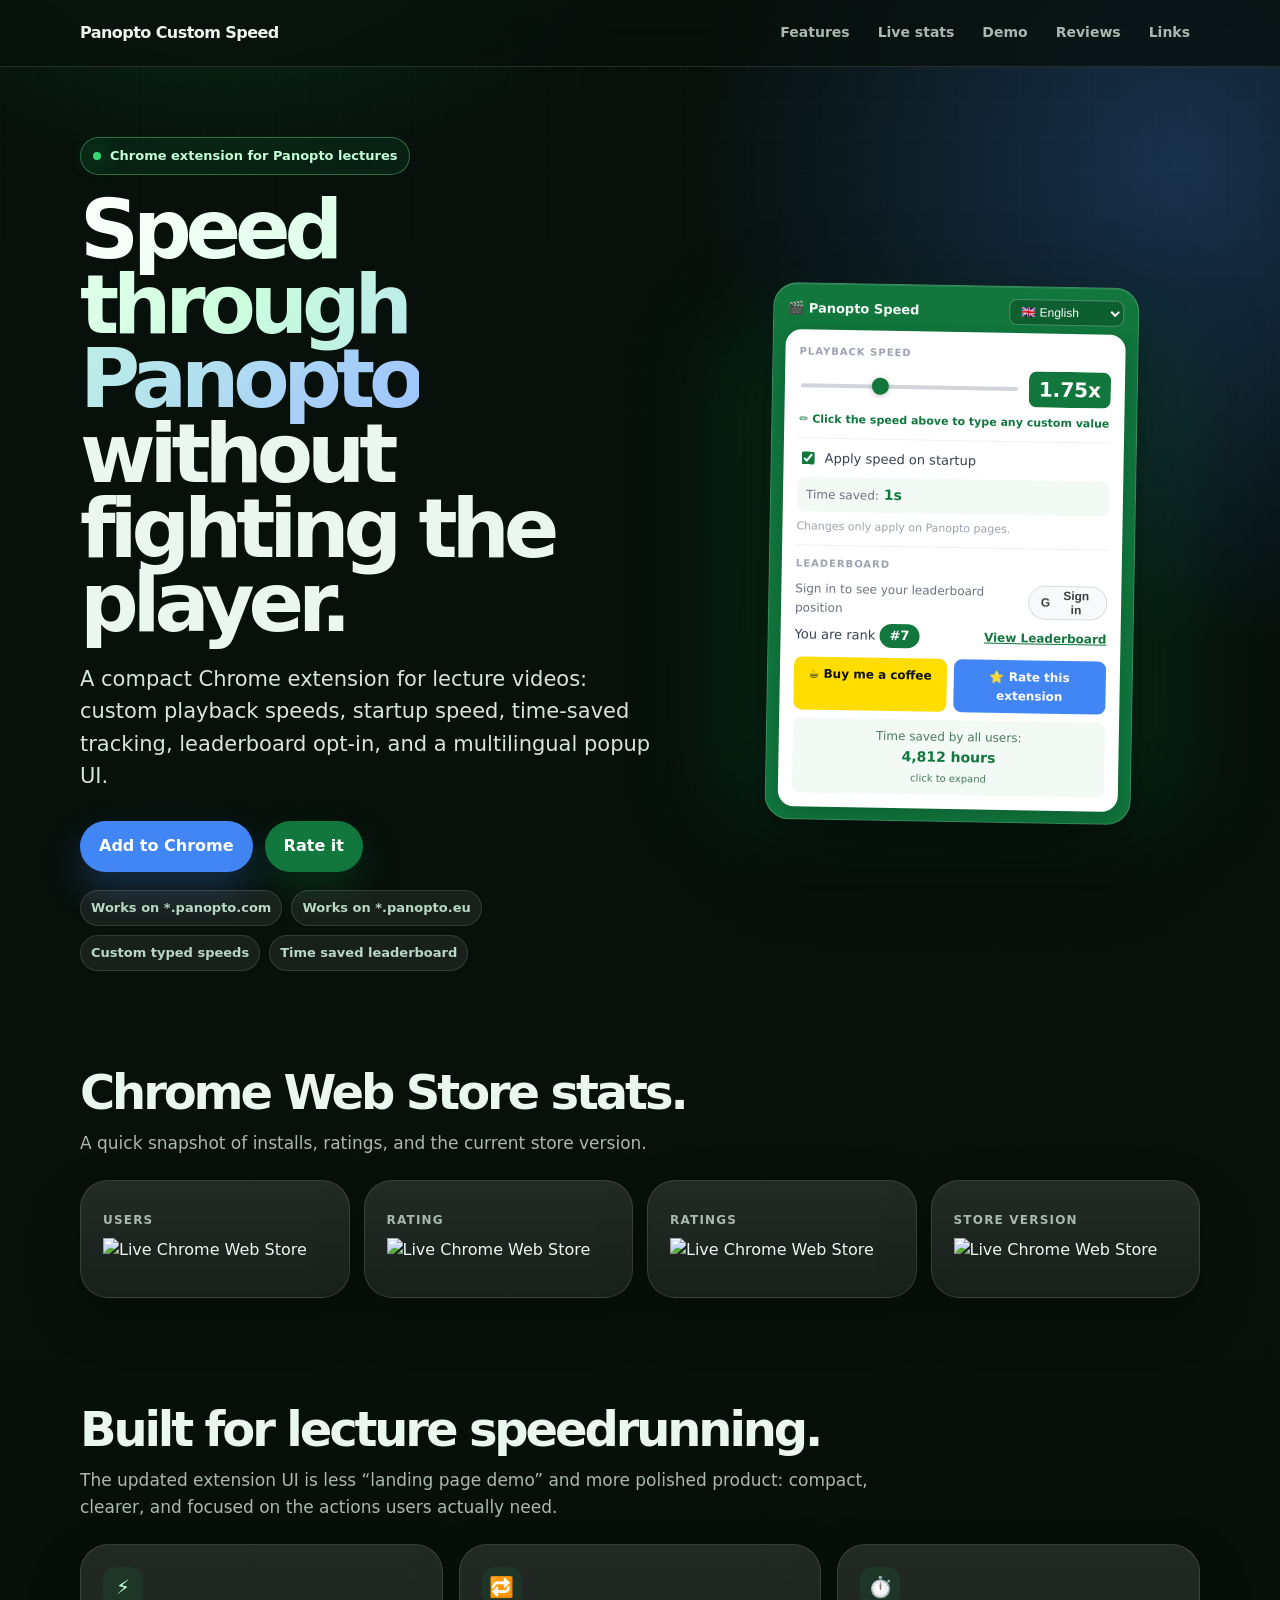
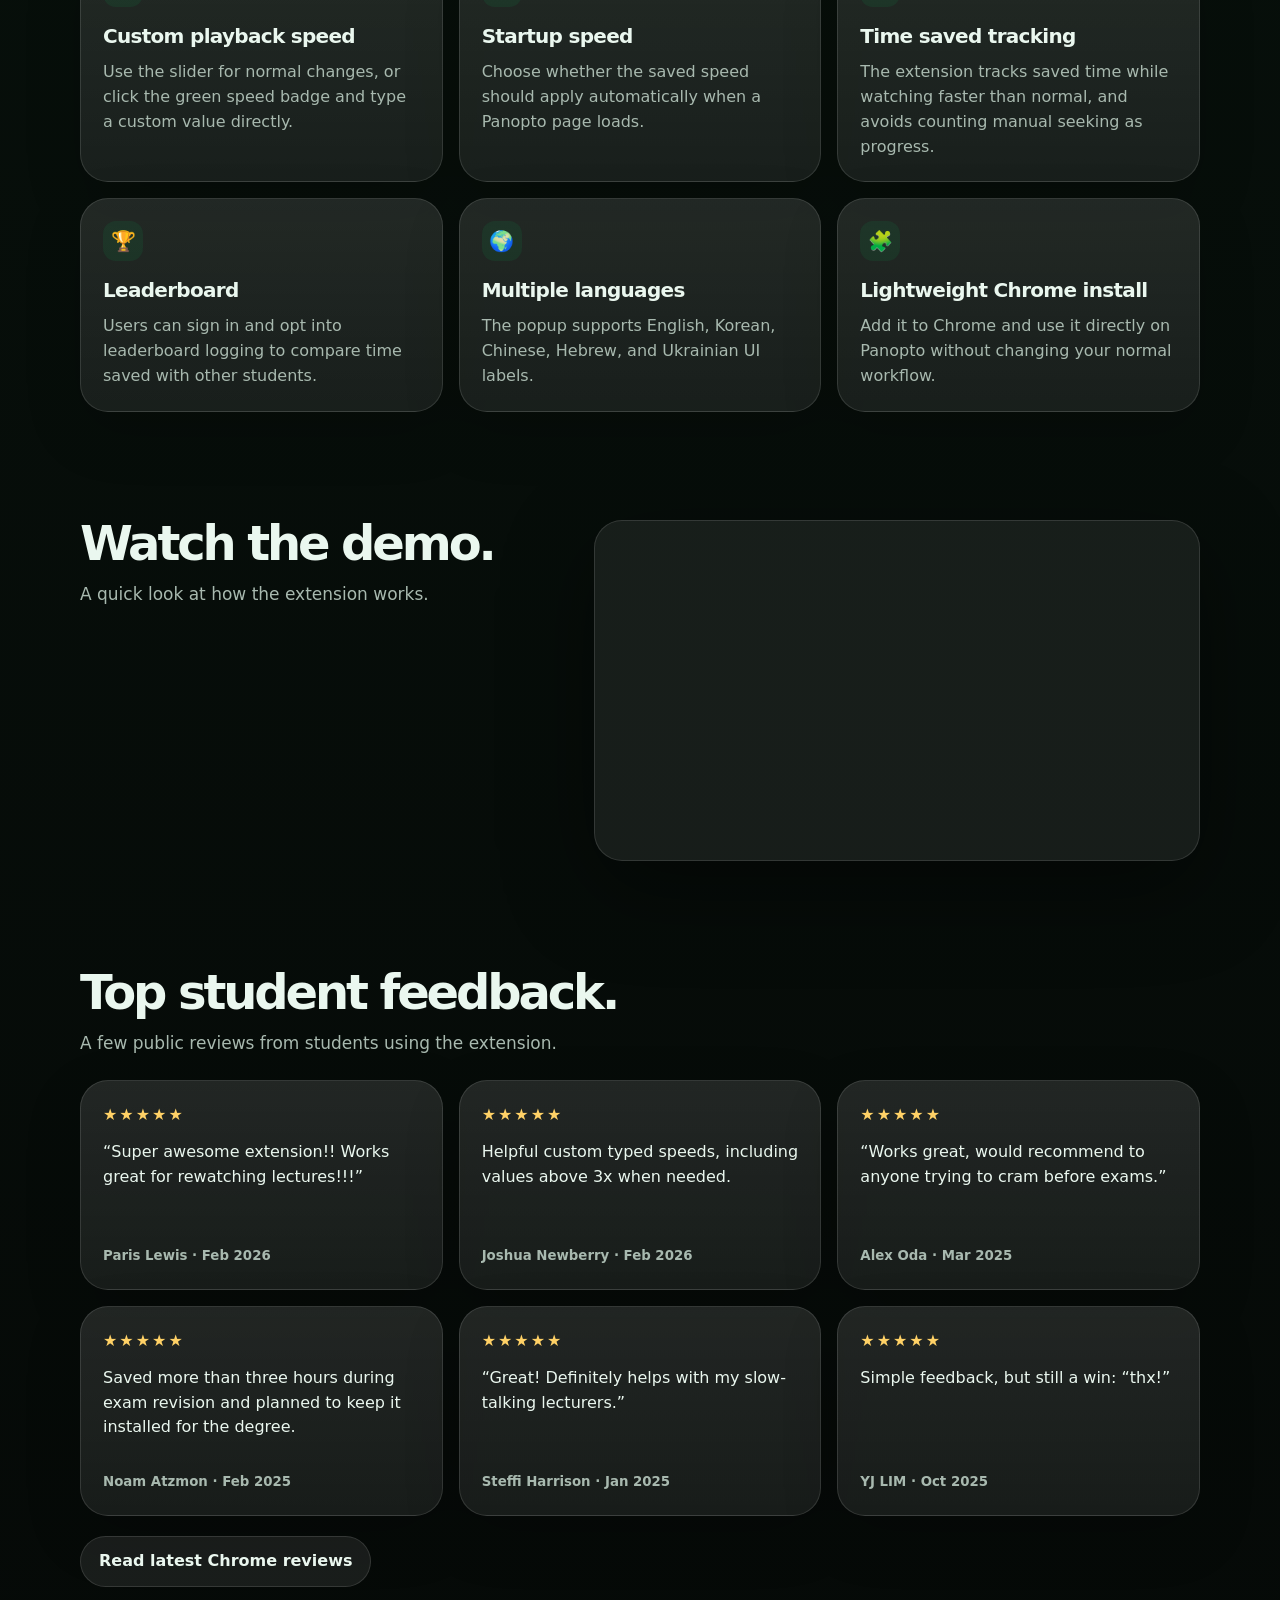
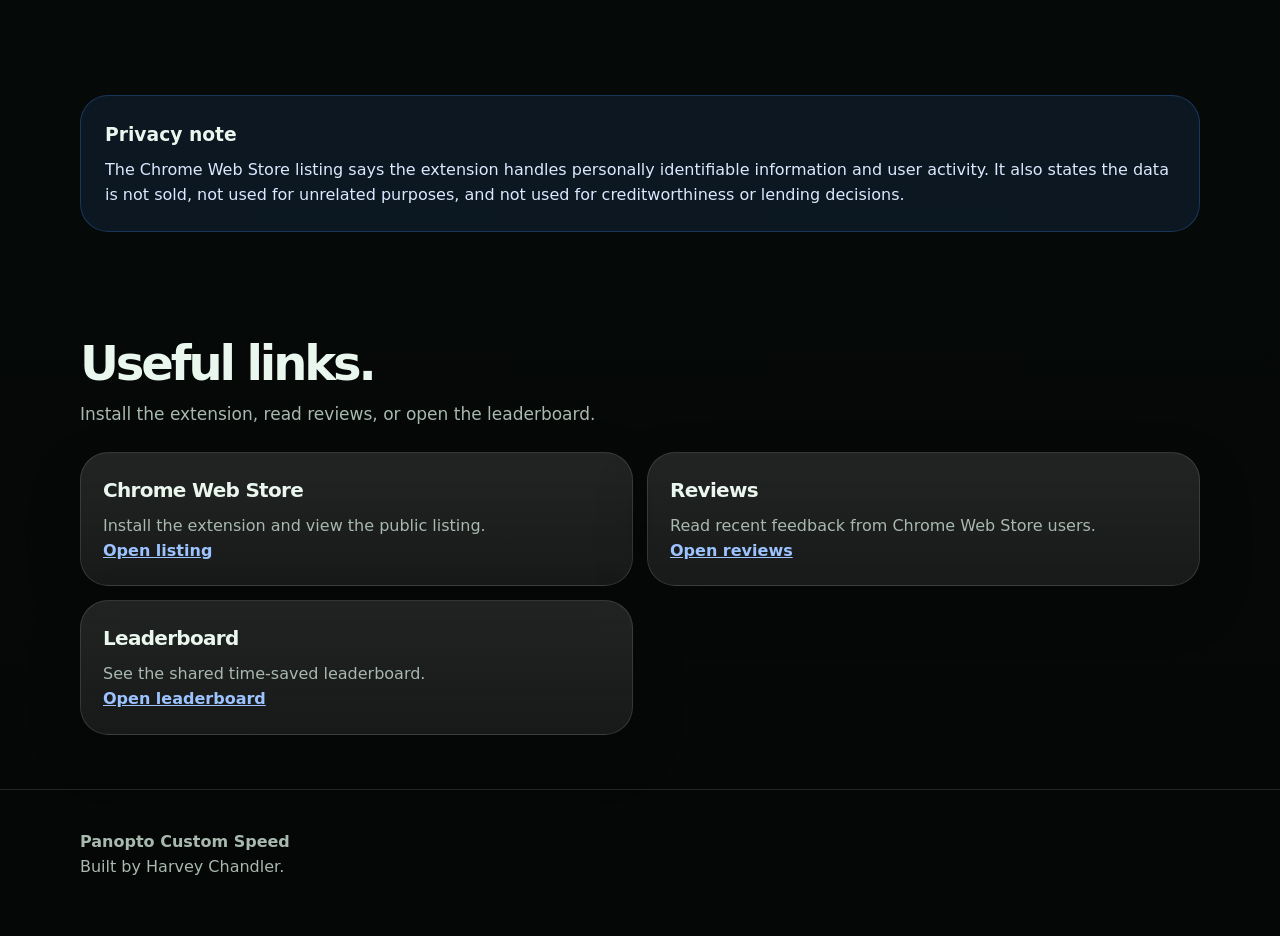
==== commit fc977de1: "fix" ====
--- a/index.html
+++ b/index.html
@@ -197,13 +197,12 @@
     <section class="hero">
       <div class="wrap hero-grid">
         <div>
-          <div class="eyebrow"><span class="pulse"></span> Manifest V3 · <span id="repoVersionLabel">repo version loading…</span></div>
+          <div class="eyebrow"><span class="pulse"></span>Chrome extension for Panopto lectures</div>
           <h1><span class="grad">Speed through Panopto</span> without fighting the player.</h1>
           <p class="lead">A compact Chrome extension for lecture videos: custom playback speeds, startup speed, time-saved tracking, leaderboard opt-in, and a multilingual popup UI.</p>
           <div class="actions">
             <a class="btn primary" href="https://chromewebstore.google.com/detail/panopto-custom-speed/fnoppdfnaklabgfllejlefomclegmnam" target="_blank" rel="noreferrer">Add to Chrome</a>
             <a class="btn green" href="https://chromewebstore.google.com/detail/panopto-custom-speed/fnoppdfnaklabgfllejlefomclegmnam/reviews" target="_blank" rel="noreferrer">Rate it</a>
-            <a class="btn" href="https://github.com/harvey/Panopto-Extension" target="_blank" rel="noreferrer">View code</a>
           </div>
           <div class="mini-meta">
             <span class="pill">Works on *.panopto.com</span>
@@ -261,8 +260,8 @@
     <section id="stats">
       <div class="wrap">
         <div class="section-head">
-          <h2>Live store stats, no stale numbers.</h2>
-          <p>The badges below are loaded from Shields using the Chrome Web Store extension ID, so users, rating, rating count, and store version update automatically.</p>
+          <h2>Chrome Web Store stats.</h2>
+          <p>A quick snapshot of installs, ratings, and the current store version.</p>
         </div>
         <div class="grid-4">
           <a class="card stat" href="https://chromewebstore.google.com/detail/panopto-custom-speed/fnoppdfnaklabgfllejlefomclegmnam" target="_blank" rel="noreferrer"><span class="stat-label">Users</span><img src="https://img.shields.io/chrome-web-store/users/fnoppdfnaklabgfllejlefomclegmnam?style=for-the-badge&label=Chrome%20users&color=11773D&labelColor=111827" alt="Live Chrome Web Store users" /></a>
@@ -270,7 +269,6 @@
           <a class="card stat" href="https://chromewebstore.google.com/detail/panopto-custom-speed/fnoppdfnaklabgfllejlefomclegmnam/reviews" target="_blank" rel="noreferrer"><span class="stat-label">Ratings</span><img src="https://img.shields.io/chrome-web-store/rating-count/fnoppdfnaklabgfllejlefomclegmnam?style=for-the-badge&label=Ratings&color=4285f4&labelColor=111827" alt="Live Chrome Web Store rating count" /></a>
           <a class="card stat" href="https://chromewebstore.google.com/detail/panopto-custom-speed/fnoppdfnaklabgfllejlefomclegmnam" target="_blank" rel="noreferrer"><span class="stat-label">Store version</span><img src="https://img.shields.io/chrome-web-store/v/fnoppdfnaklabgfllejlefomclegmnam?style=for-the-badge&label=Store%20version&color=7fb0ff&labelColor=111827" alt="Live Chrome Web Store version" /></a>
         </div>
-        <p class="live-note">The page also reads <code>/Panopto-Extension/manifest.json</code> at runtime to show the repo version in the hero when hosted on GitHub Pages.</p>
       </div>
     </section>
 
@@ -286,23 +284,7 @@
           <article class="card"><div class="feature-icon">⏱️</div><h3>Time saved tracking</h3><p>The extension tracks saved time while watching faster than normal, and avoids counting manual seeking as progress.</p></article>
           <article class="card"><div class="feature-icon">🏆</div><h3>Leaderboard</h3><p>Users can sign in and opt into leaderboard logging to compare time saved with other students.</p></article>
           <article class="card"><div class="feature-icon">🌍</div><h3>Multiple languages</h3><p>The popup supports English, Korean, Chinese, Hebrew, and Ukrainian UI labels.</p></article>
-          <article class="card"><div class="feature-icon">🧩</div><h3>Chrome extension</h3><p>Manifest V3 extension using a popup, content script, background service worker, storage, activeTab, and identity.</p></article>
-        </div>
-      </div>
-    </section>
-
-    <section id="technical">
-      <div class="wrap split">
-        <div class="section-head">
-          <h2>What it does under the hood.</h2>
-          <p>A simple technical explanation for people who want to know this is more than a pretty popup.</p>
-        </div>
-        <div class="tech-list">
-          <div class="tech-item"><strong>Targets Panopto</strong><span>Runs on <code>https://*.panopto.com/*</code> and <code>https://*.panopto.eu/*</code>.</span></div>
-          <div class="tech-item"><strong>Sets playback rate</strong><span>Finds the page <code>video</code> element and applies the stored custom speed to <code>video.playbackRate</code>.</span></div>
-          <div class="tech-item"><strong>Tracks saved time</strong><span>Compares real elapsed time against video progress while playback speed is above 1x.</span></div>
-          <div class="tech-item"><strong>Stores progress</strong><span>The background worker keeps total saved time in Chrome local storage and can sync if the server has a higher value.</span></div>
-          <div class="tech-item"><strong>Leaderboard backend</strong><span>The popup talks to a Google Apps Script endpoint for usernames, rank, opt-in logging, and total saved time.</span></div>
+          <article class="card"><div class="feature-icon">🧩</div><h3>Lightweight Chrome install</h3><p>Add it to Chrome and use it directly on Panopto without changing your normal workflow.</p></article>
         </div>
       </div>
     </section>
@@ -312,7 +294,7 @@
         <div>
           <div class="section-head">
             <h2>Watch the demo.</h2>
-            <p>Still useful for showing the core idea quickly.</p>
+            <p>A quick look at how the extension works.</p>
           </div>
         </div>
         <div class="video-box">
@@ -325,7 +307,7 @@
       <div class="wrap">
         <div class="section-head">
           <h2>Top student feedback.</h2>
-          <p>Short review cards pulled from public Chrome Web Store review mirrors, with the latest reviews linked for verification.</p>
+          <p>A few public reviews from students using the extension.</p>
         </div>
         <div class="reviews">
           <article class="card review"><div><div class="stars">★★★★★</div><blockquote>“Super awesome extension!! Works great for rewatching lectures!!!”</blockquote></div><small>Paris Lewis · Feb 2026</small></article>
@@ -351,14 +333,13 @@
     <section id="links">
       <div class="wrap">
         <div class="section-head">
-          <h2>Correct links for the new home.</h2>
-          <p>This page assumes it will live at <code>/Panopto-Extension/</code> on GitHub Pages, so local links point there instead of the older <code>/panopto</code> page.</p>
+          <h2>Useful links.</h2>
+          <p>Install the extension, read reviews, or open the leaderboard.</p>
         </div>
         <div class="links">
-          <article class="card link-card"><h3>Website home</h3><p>Where this one-page site should be hosted.</p><a href="/Panopto-Extension/">Open /Panopto-Extension</a></article>
-          <article class="card link-card"><h3>Chrome Web Store</h3><p>Install page, public stats, reviews, and privacy declaration.</p><a href="https://chromewebstore.google.com/detail/panopto-custom-speed/fnoppdfnaklabgfllejlefomclegmnam" target="_blank" rel="noreferrer">Open listing</a></article>
-          <article class="card link-card"><h3>GitHub repository</h3><p>Source code for the current extension.</p><a href="https://github.com/harvey/Panopto-Extension" target="_blank" rel="noreferrer">Open repo</a></article>
-          <article class="card link-card"><h3>Leaderboard chart</h3><p>Interactive chart used by the popup leaderboard link.</p><a href="https://docs.google.com/spreadsheets/d/e/2PACX-1vQY7BsTK4TY5DLMUDF7kbf-dq1Eo0cgv95FKkemrwyIlHwxUNhC4Kz1qBYDrTF5IZ_NYerftRcRlB6q/pubchart?oid=1888302536&format=interactive" target="_blank" rel="noreferrer">Open leaderboard</a></article>
+          <article class="card link-card"><h3>Chrome Web Store</h3><p>Install the extension and view the public listing.</p><a href="https://chromewebstore.google.com/detail/panopto-custom-speed/fnoppdfnaklabgfllejlefomclegmnam" target="_blank" rel="noreferrer">Open listing</a></article>
+          <article class="card link-card"><h3>Reviews</h3><p>Read recent feedback from Chrome Web Store users.</p><a href="https://chromewebstore.google.com/detail/panopto-custom-speed/fnoppdfnaklabgfllejlefomclegmnam/reviews" target="_blank" rel="noreferrer">Open reviews</a></article>
+          <article class="card link-card"><h3>Leaderboard</h3><p>See the shared time-saved leaderboard.</p><a href="https://docs.google.com/spreadsheets/d/e/2PACX-1vQY7BsTK4TY5DLMUDF7kbf-dq1Eo0cgv95FKkemrwyIlHwxUNhC4Kz1qBYDrTF5IZ_NYerftRcRlB6q/pubchart?oid=1888302536&format=interactive" target="_blank" rel="noreferrer">Open leaderboard</a></article>
         </div>
       </div>
     </section>
@@ -366,7 +347,7 @@
 
   <footer>
     <div class="wrap">
-      <strong>Panopto Custom Speed</strong><br />Hosted at <a href="/Panopto-Extension/">harvey.github.io/Panopto-Extension</a> · Built by Harvey Chandler.
+      <strong>Panopto Custom Speed</strong><br />Built by Harvey Chandler.
     </div>
   </footer>
 
@@ -451,16 +432,6 @@
       totalText.textContent = totalExpanded ? '200 days, 12 hours' : '4,812 hours';
       totalHint.textContent = totalExpanded ? 'click to collapse' : 'click to expand';
     });
-
-    fetch('/Panopto-Extension/manifest.json')
-      .then(r => r.ok ? r.json() : Promise.reject())
-      .then(manifest => {
-        document.getElementById('repoVersionLabel').textContent = `repo v${manifest.version}`;
-        if (manifest.description) document.querySelector('meta[name="description"]').setAttribute('content', manifest.description);
-      })
-      .catch(() => {
-        document.getElementById('repoVersionLabel').textContent = 'repo v4.0';
-      });
   </script>
 </body>
-</html>
+</html>
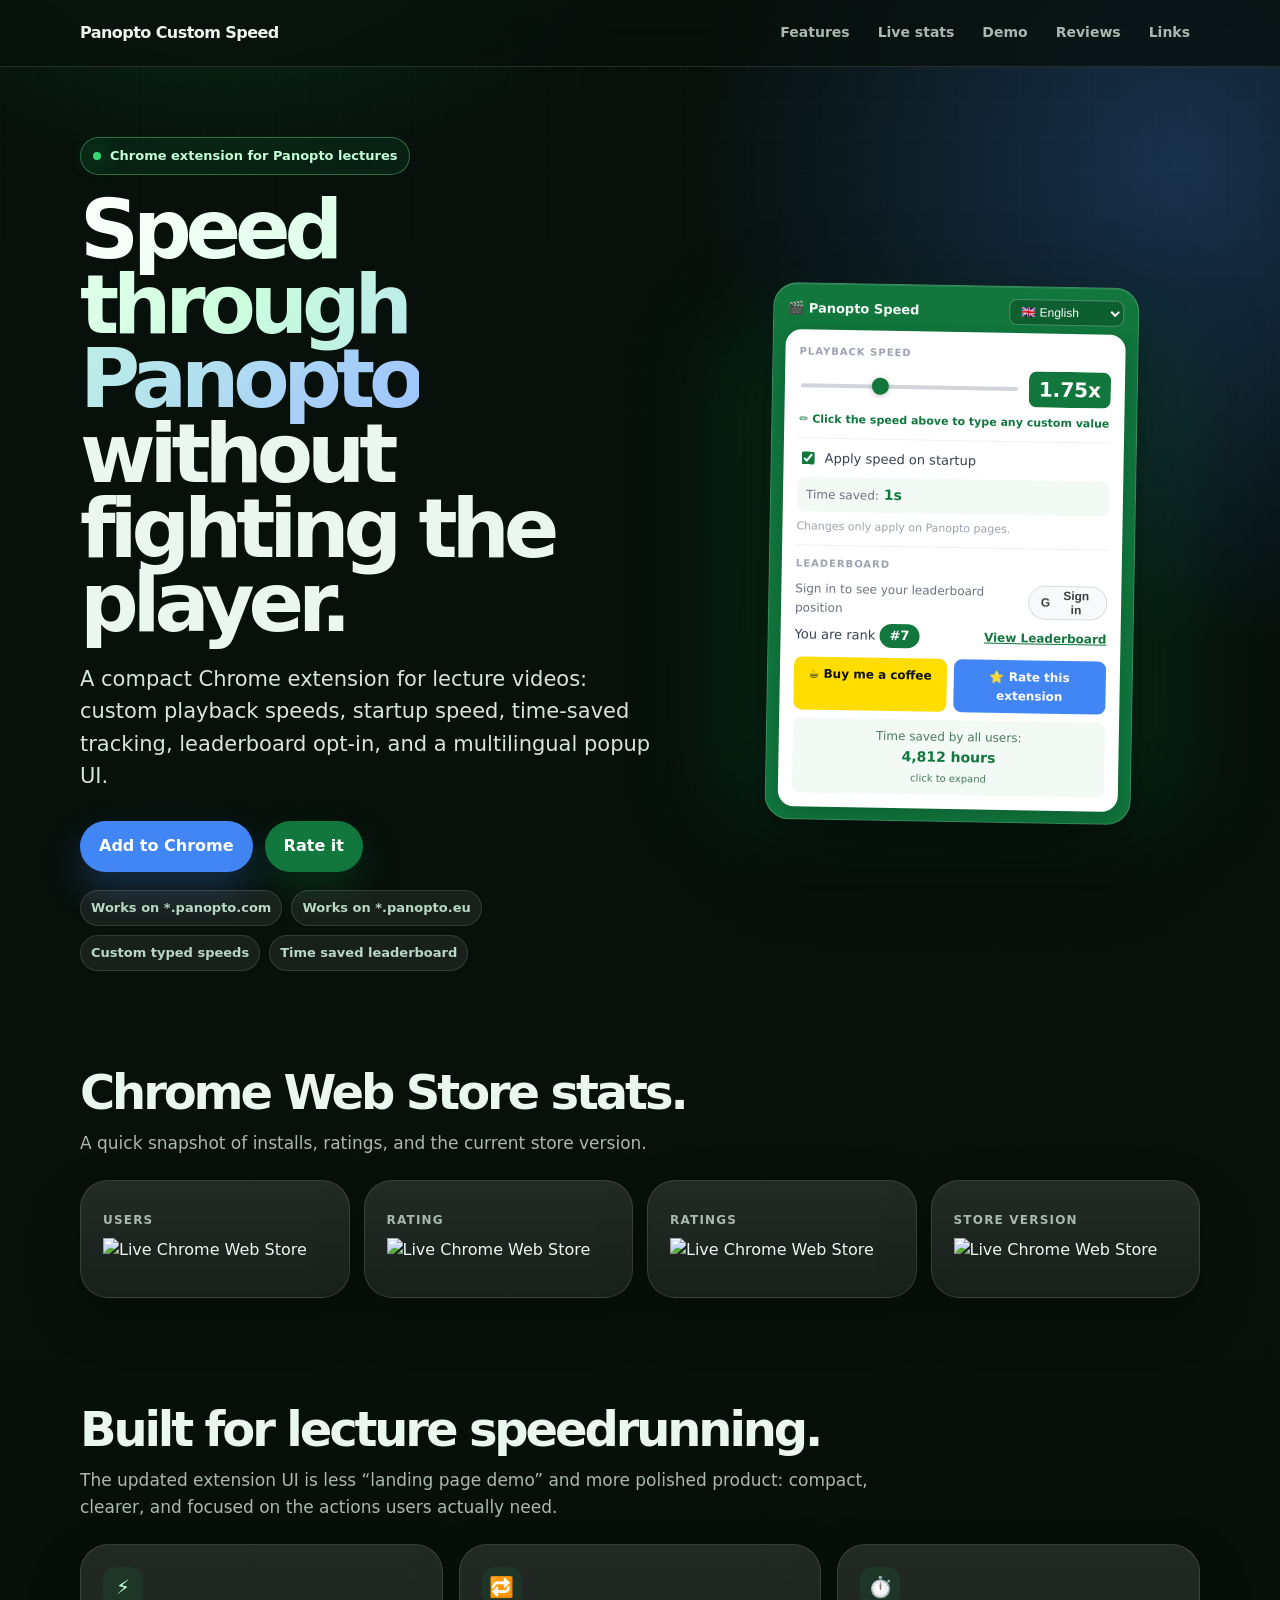
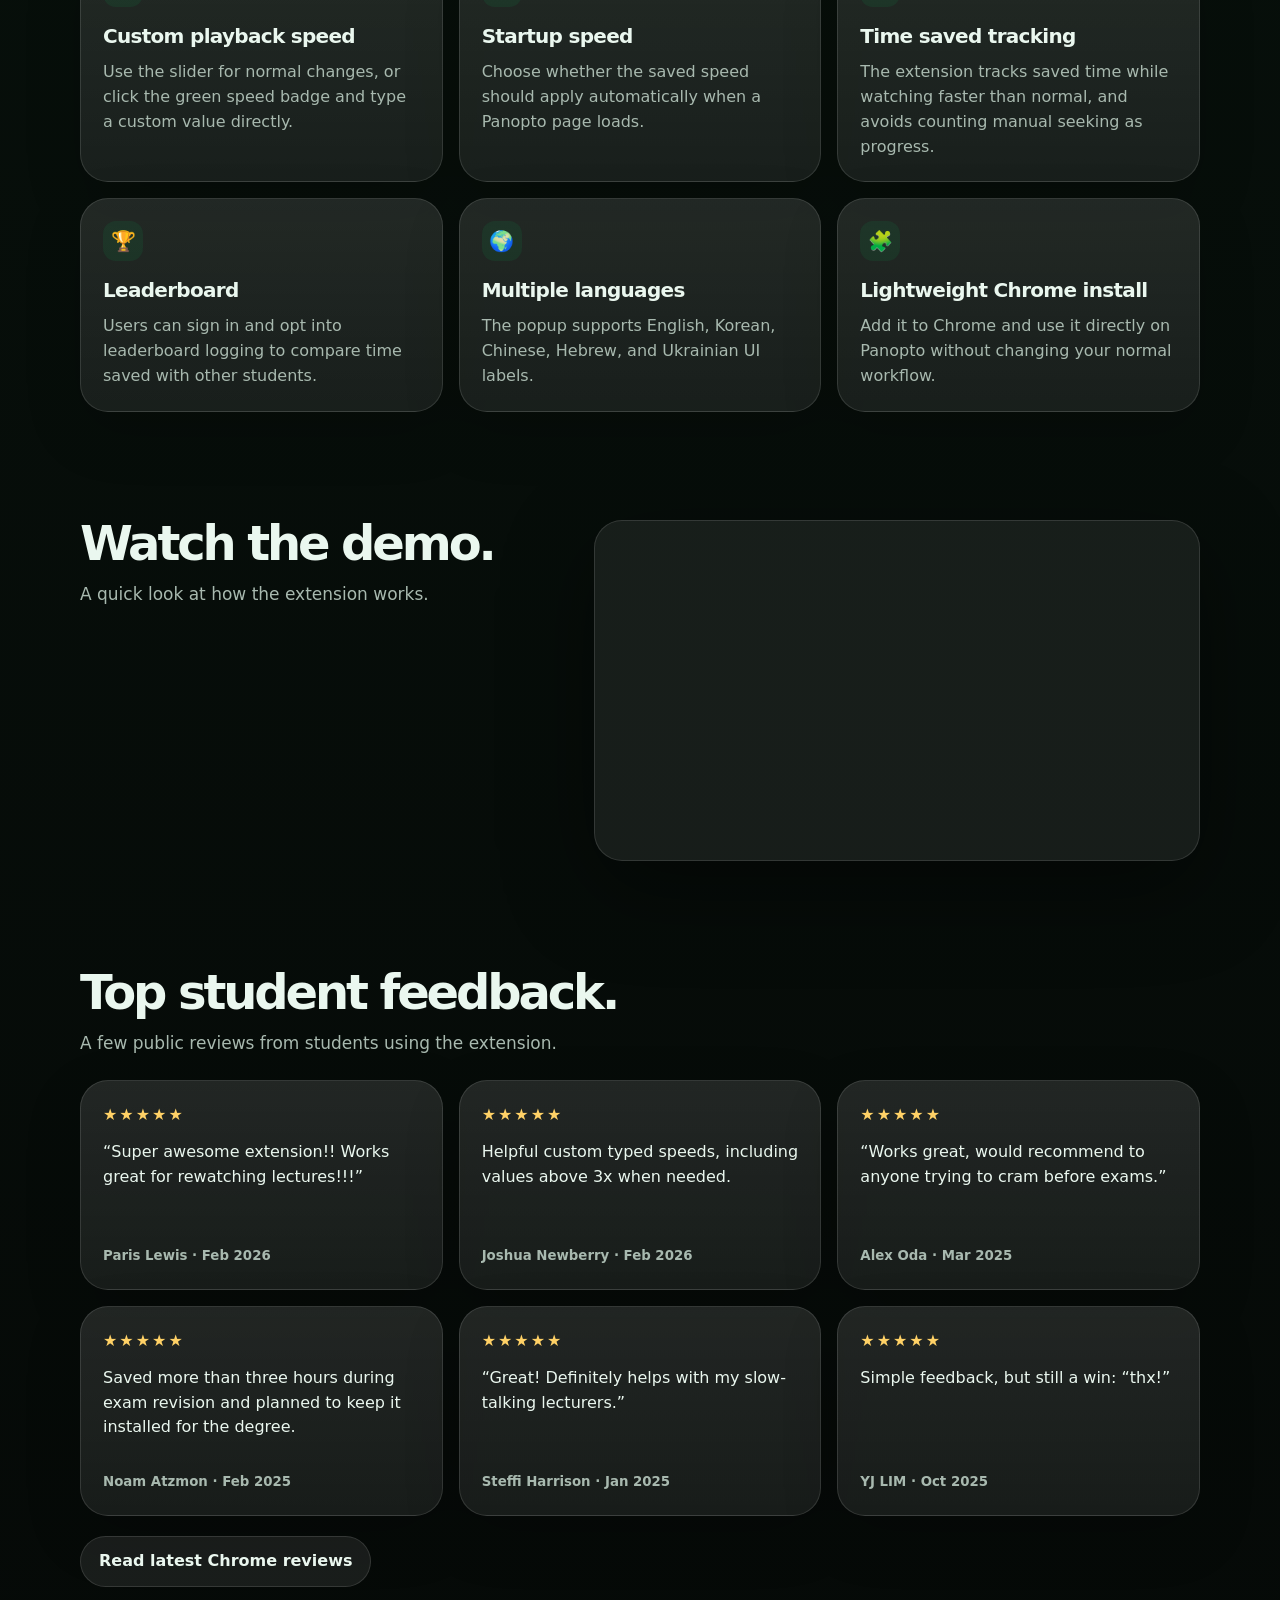
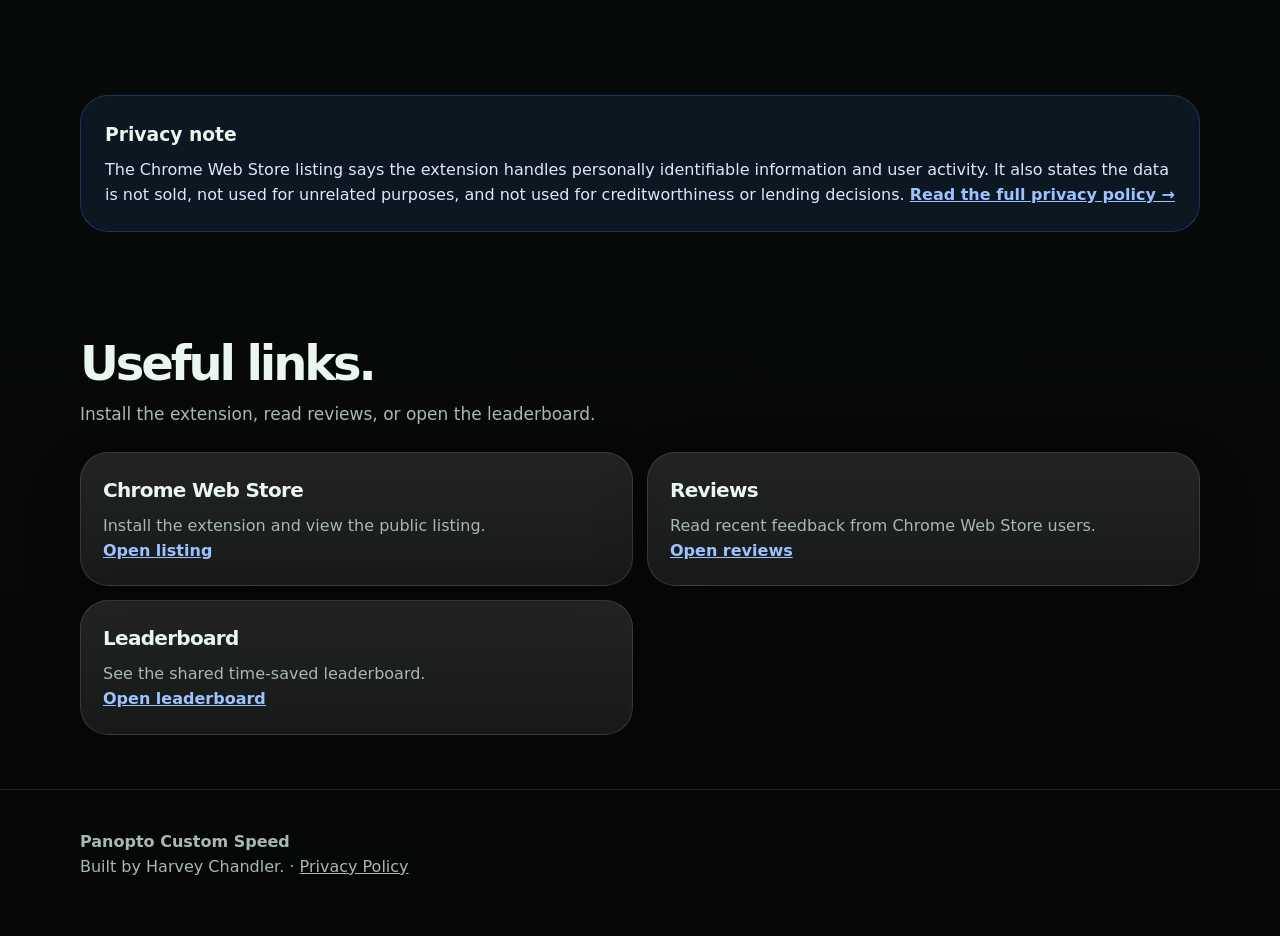
==== commit 07dbbc86: "Update privacy note and footer with privacy policy link Added a link to the full privacy policy in t" ====
--- a/index.html
+++ b/index.html
@@ -325,7 +325,7 @@
       <div class="wrap">
         <div class="callout">
           <h3>Privacy note</h3>
-          <p>The Chrome Web Store listing says the extension handles personally identifiable information and user activity. It also states the data is not sold, not used for unrelated purposes, and not used for creditworthiness or lending decisions.</p>
+          <p>The Chrome Web Store listing says the extension handles personally identifiable information and user activity. It also states the data is not sold, not used for unrelated purposes, and not used for creditworthiness or lending decisions. <a href="https://harvey.github.io/Panopto-Extension/panopto-privacy-policy.txt" target="_blank" rel="noreferrer" style="color:#9cc3ff;font-weight:850;">Read the full privacy policy →</a></p>
         </div>
       </div>
     </section>
@@ -347,7 +347,7 @@
 
   <footer>
     <div class="wrap">
-      <strong>Panopto Custom Speed</strong><br />Built by Harvey Chandler.
+      <strong>Panopto Custom Speed</strong><br />Built by Harvey Chandler. · <a href="https://harvey.github.io/Panopto-Extension/panopto-privacy-policy.txt" target="_blank" rel="noreferrer">Privacy Policy</a>
     </div>
   </footer>
 
@@ -434,4 +434,4 @@
     });
   </script>
 </body>
-</html>+</html>
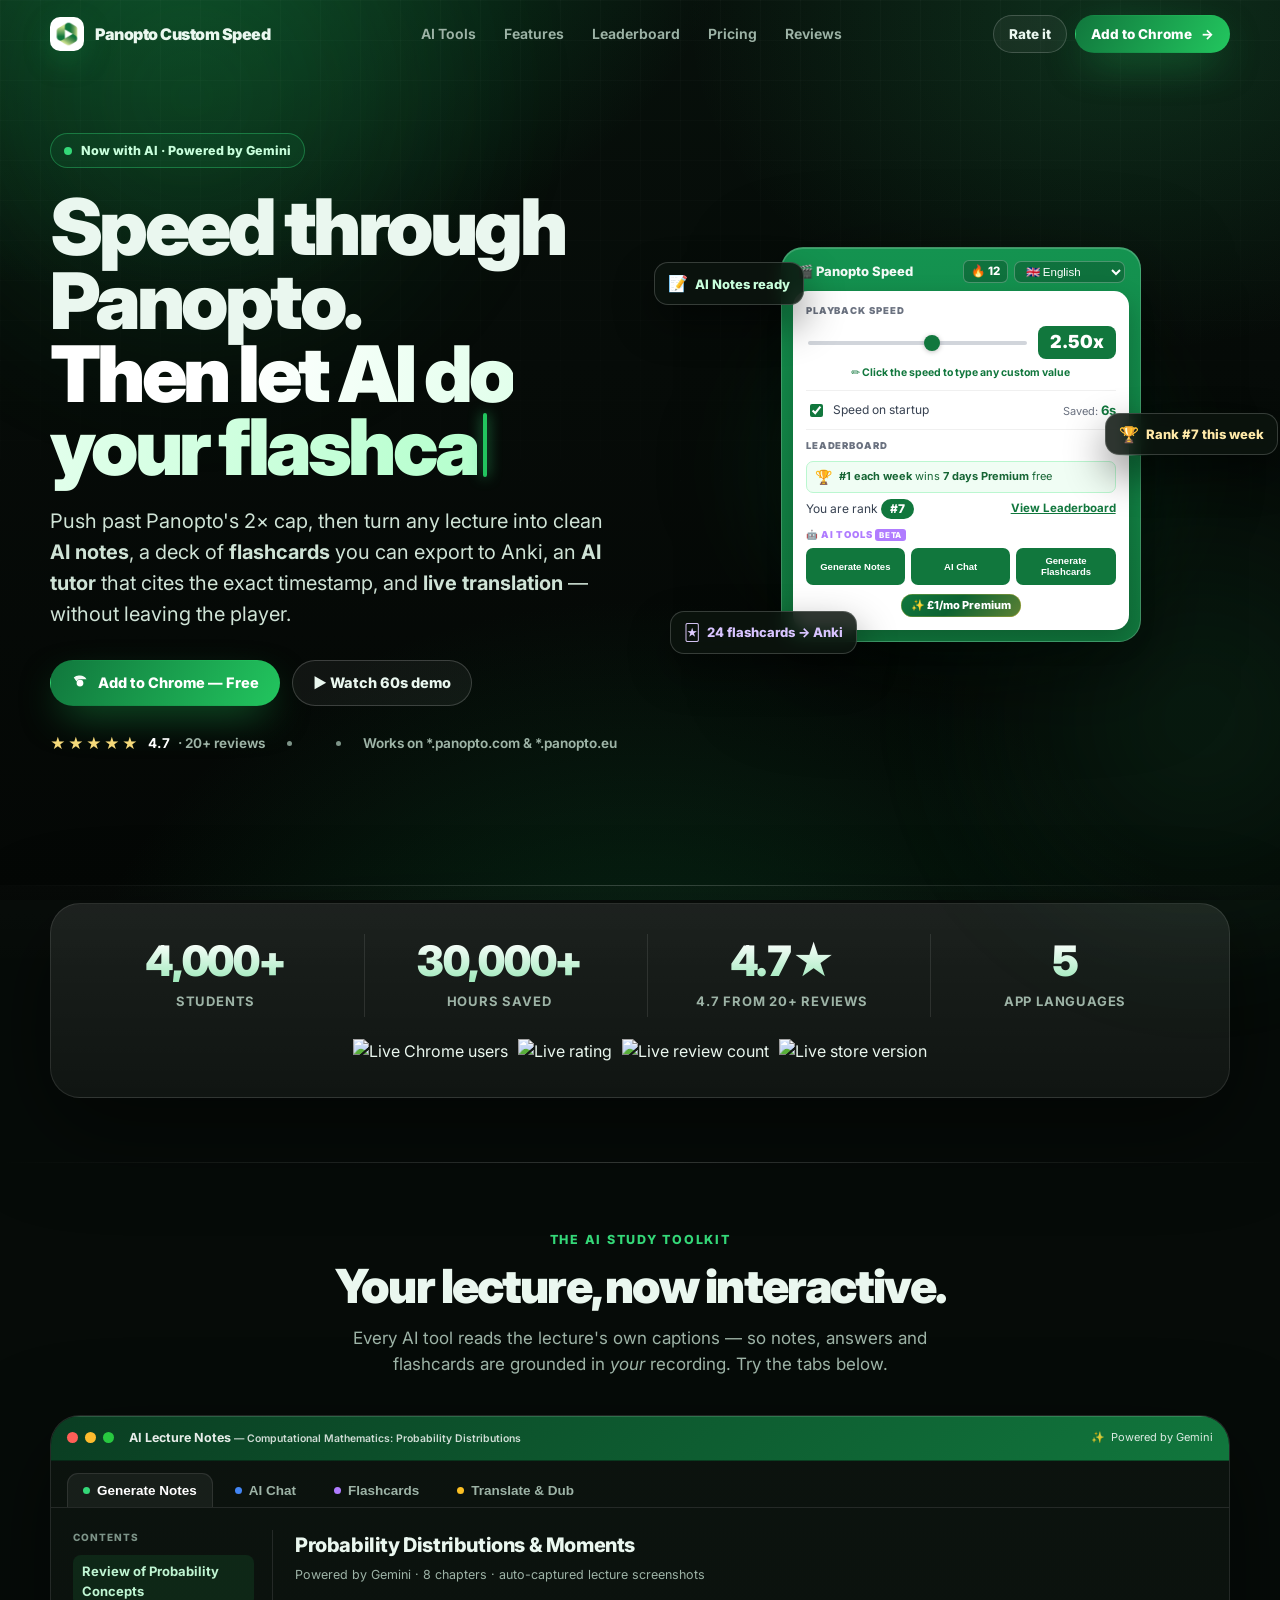
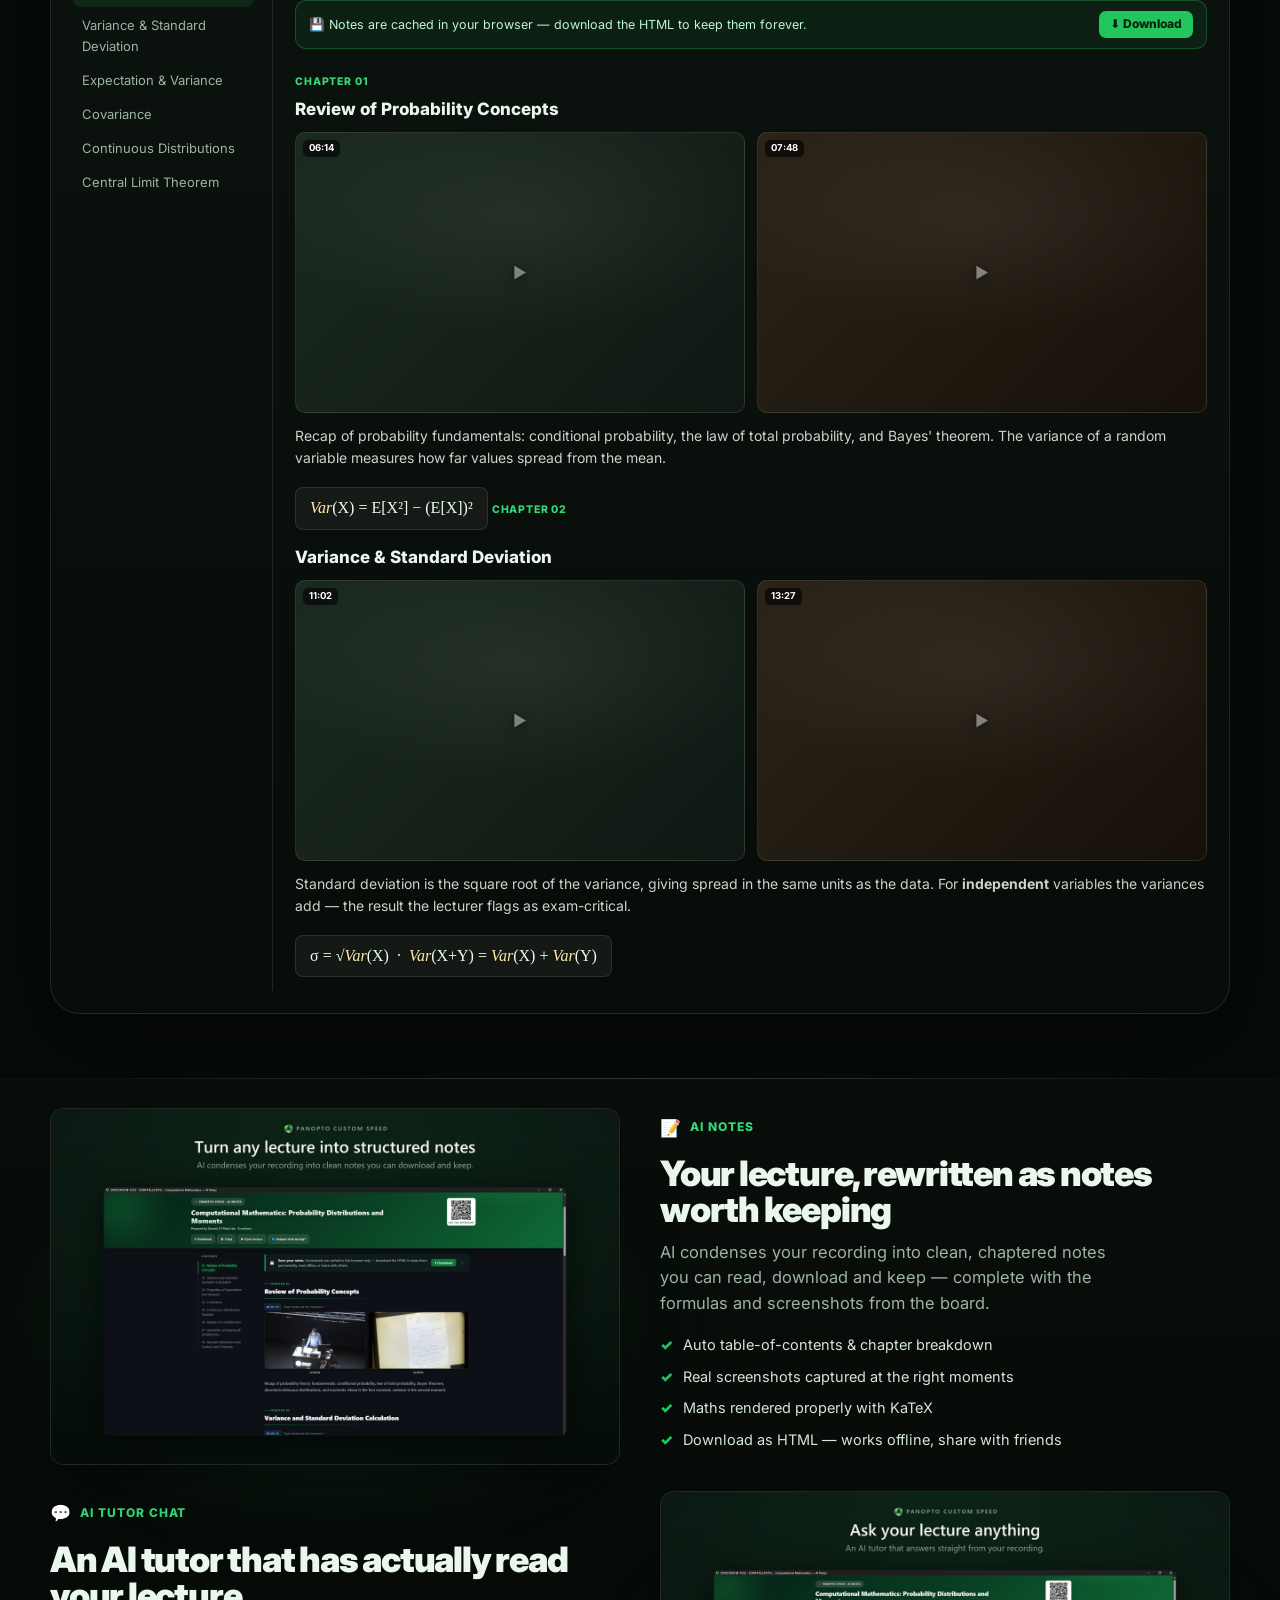
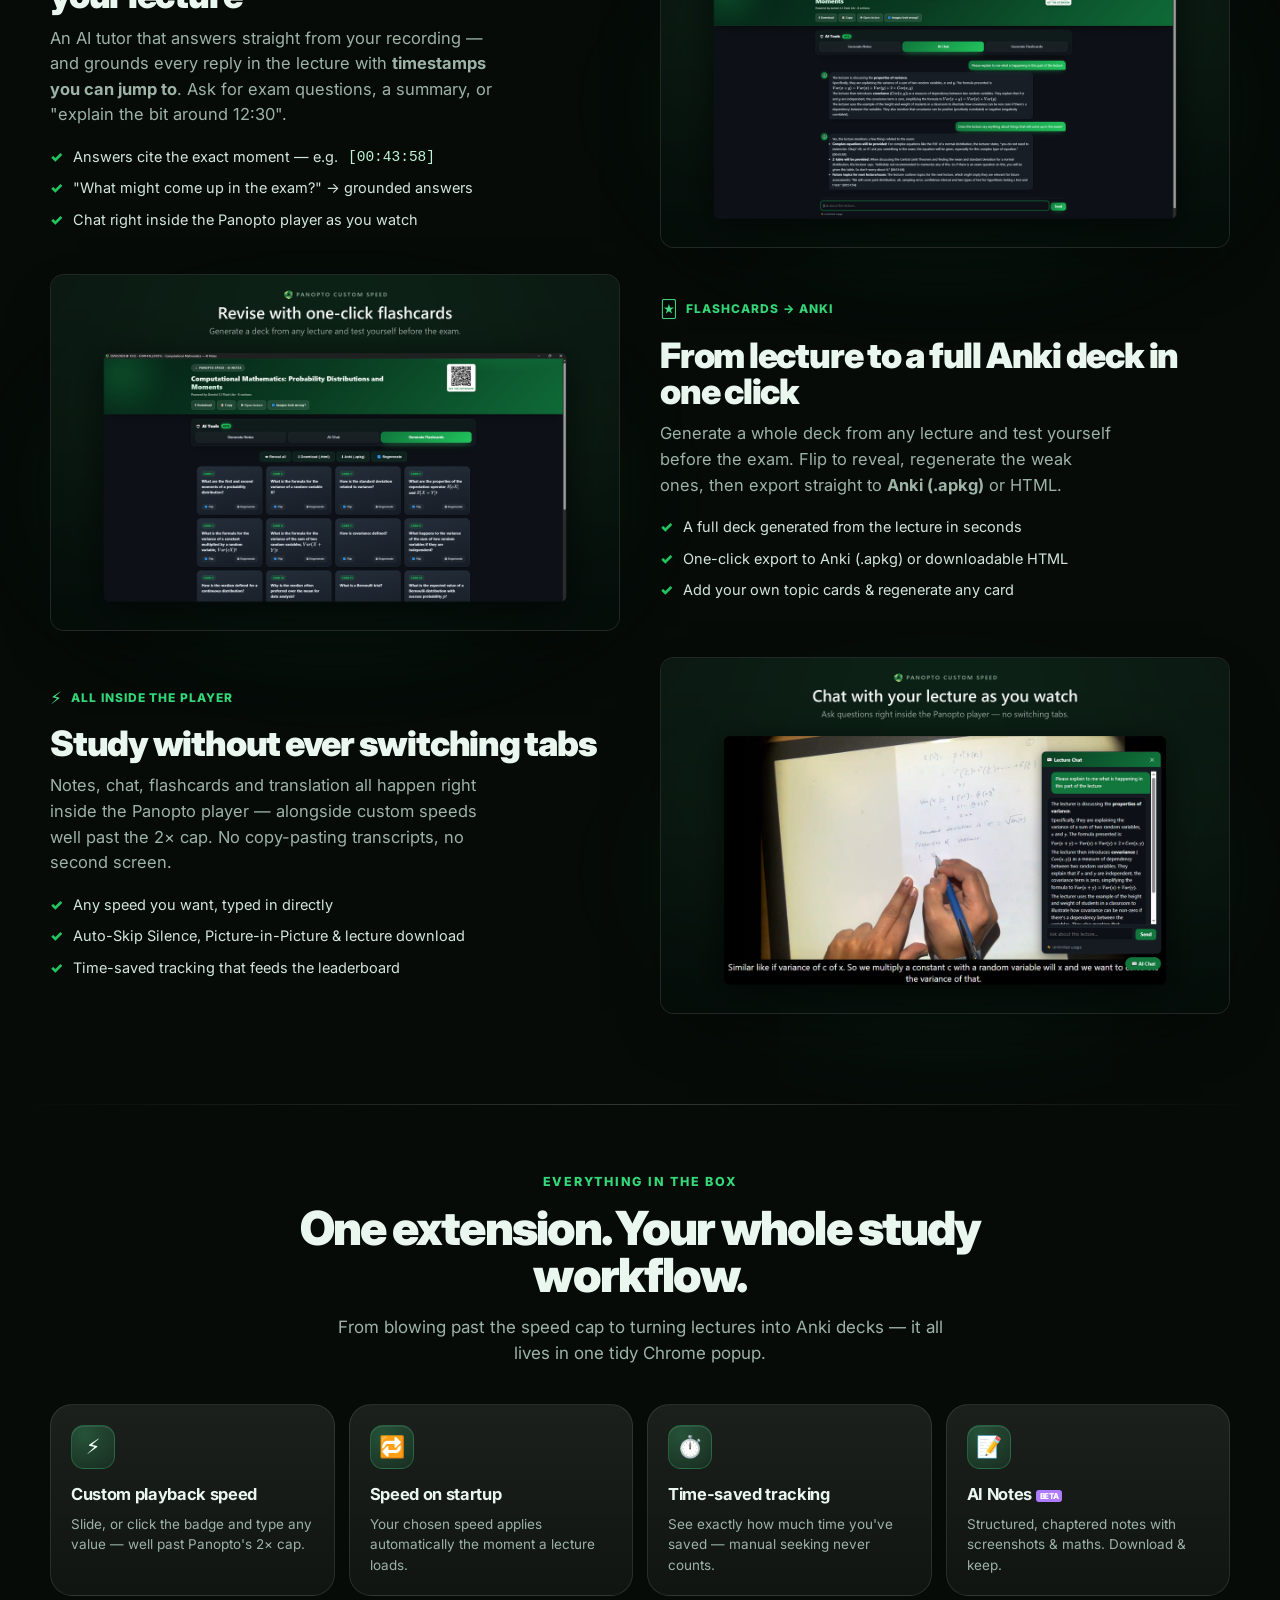
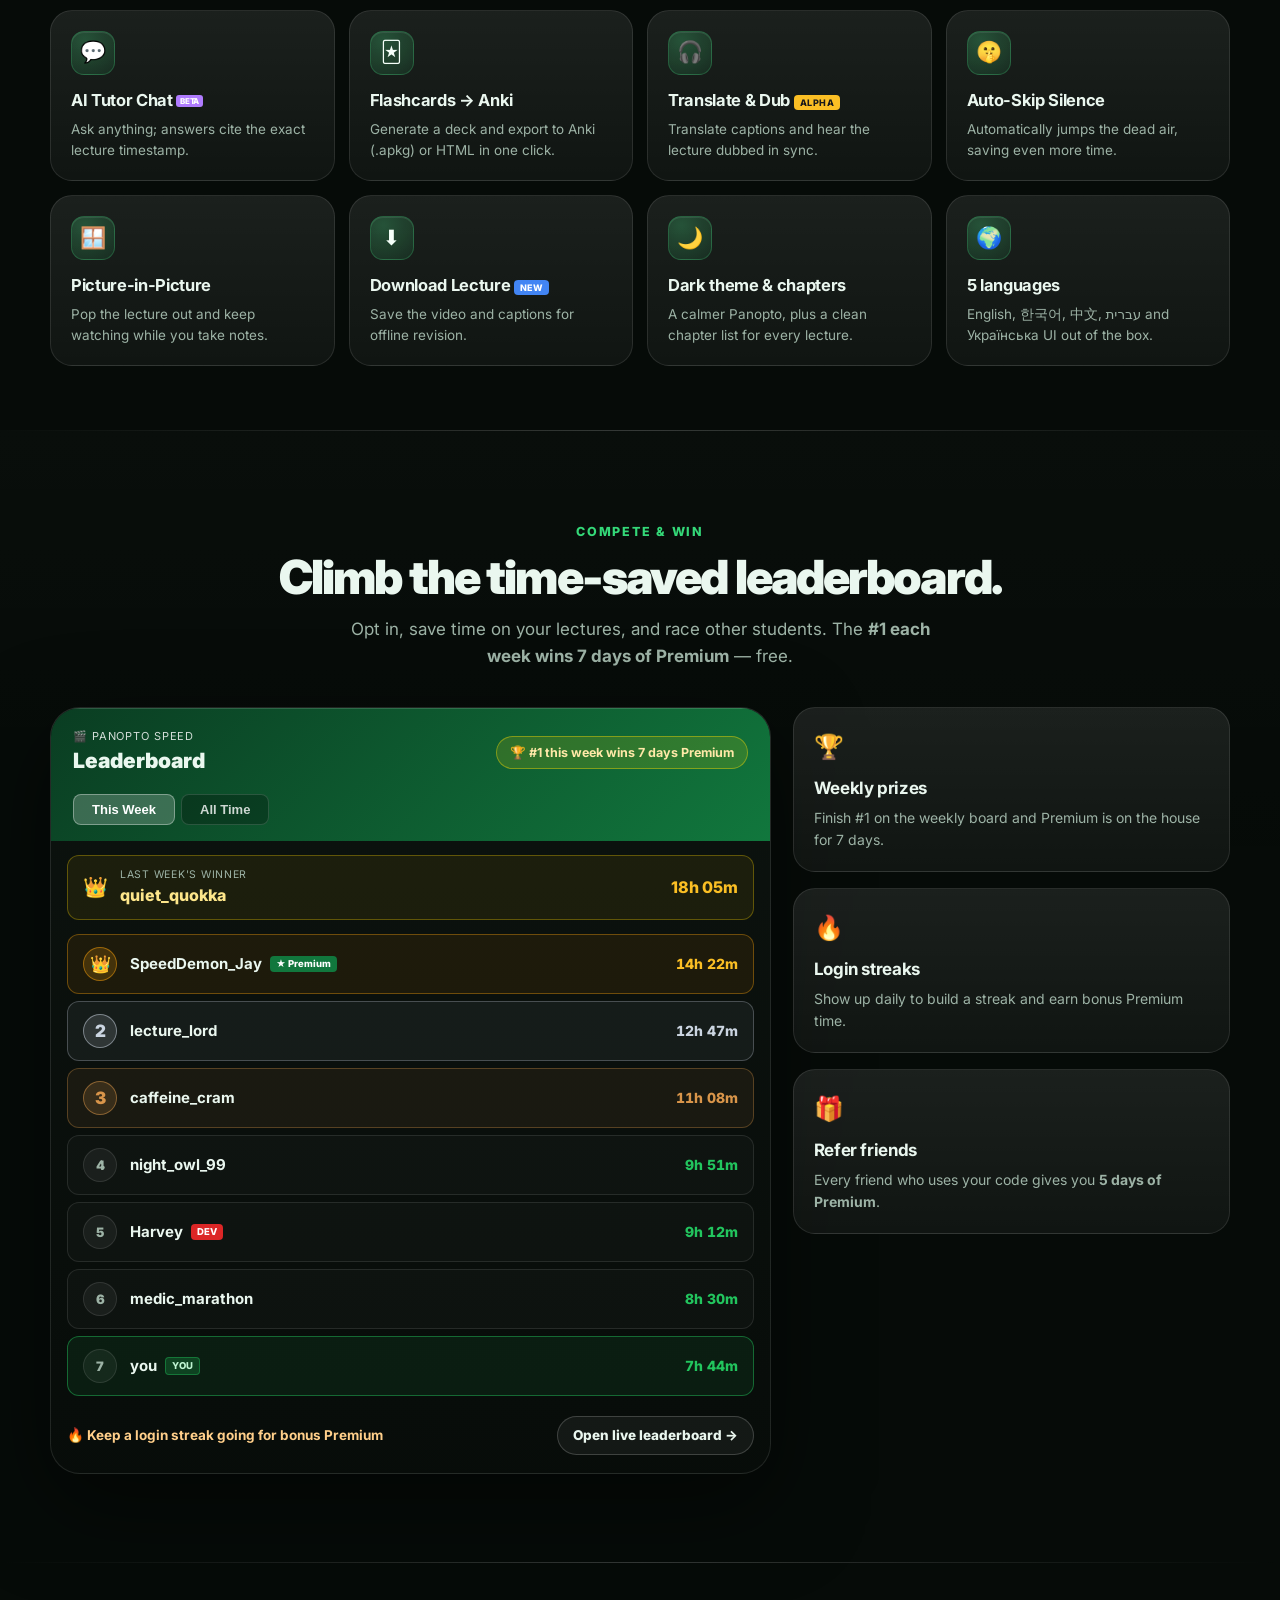
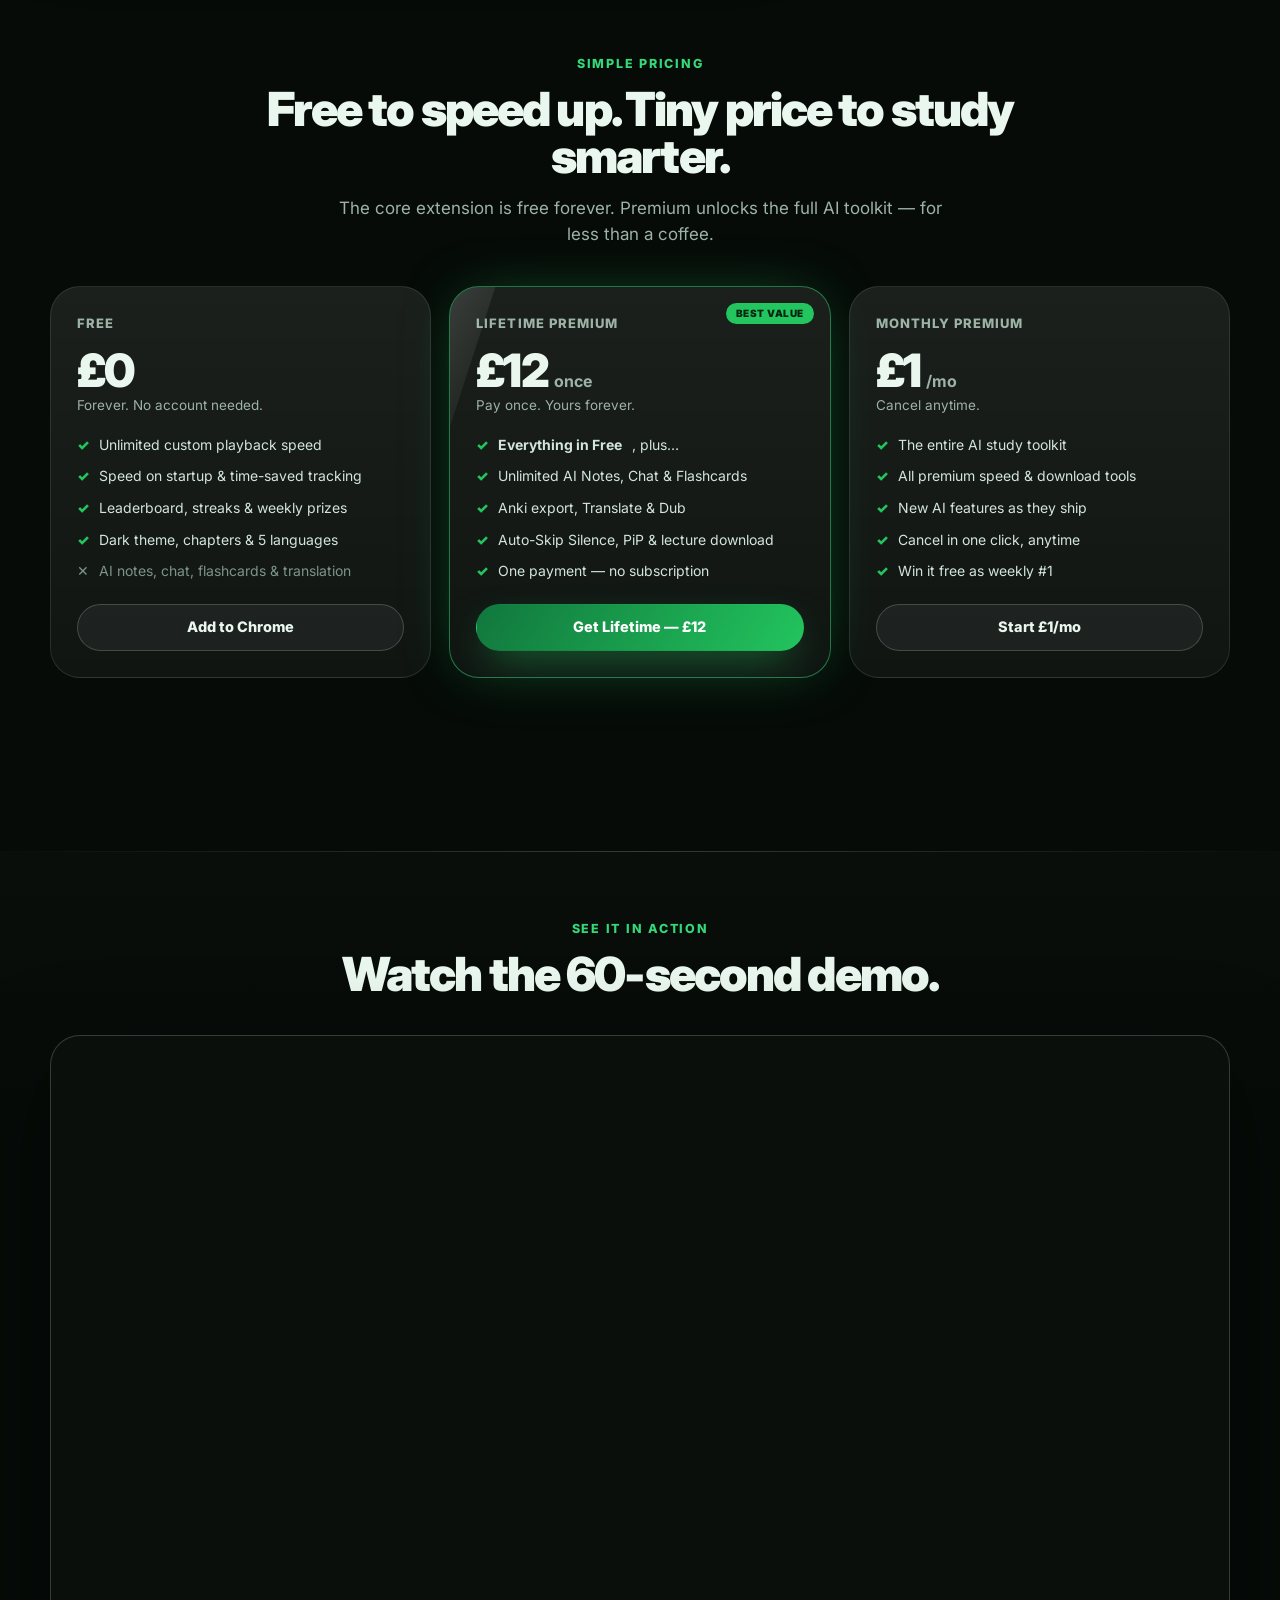
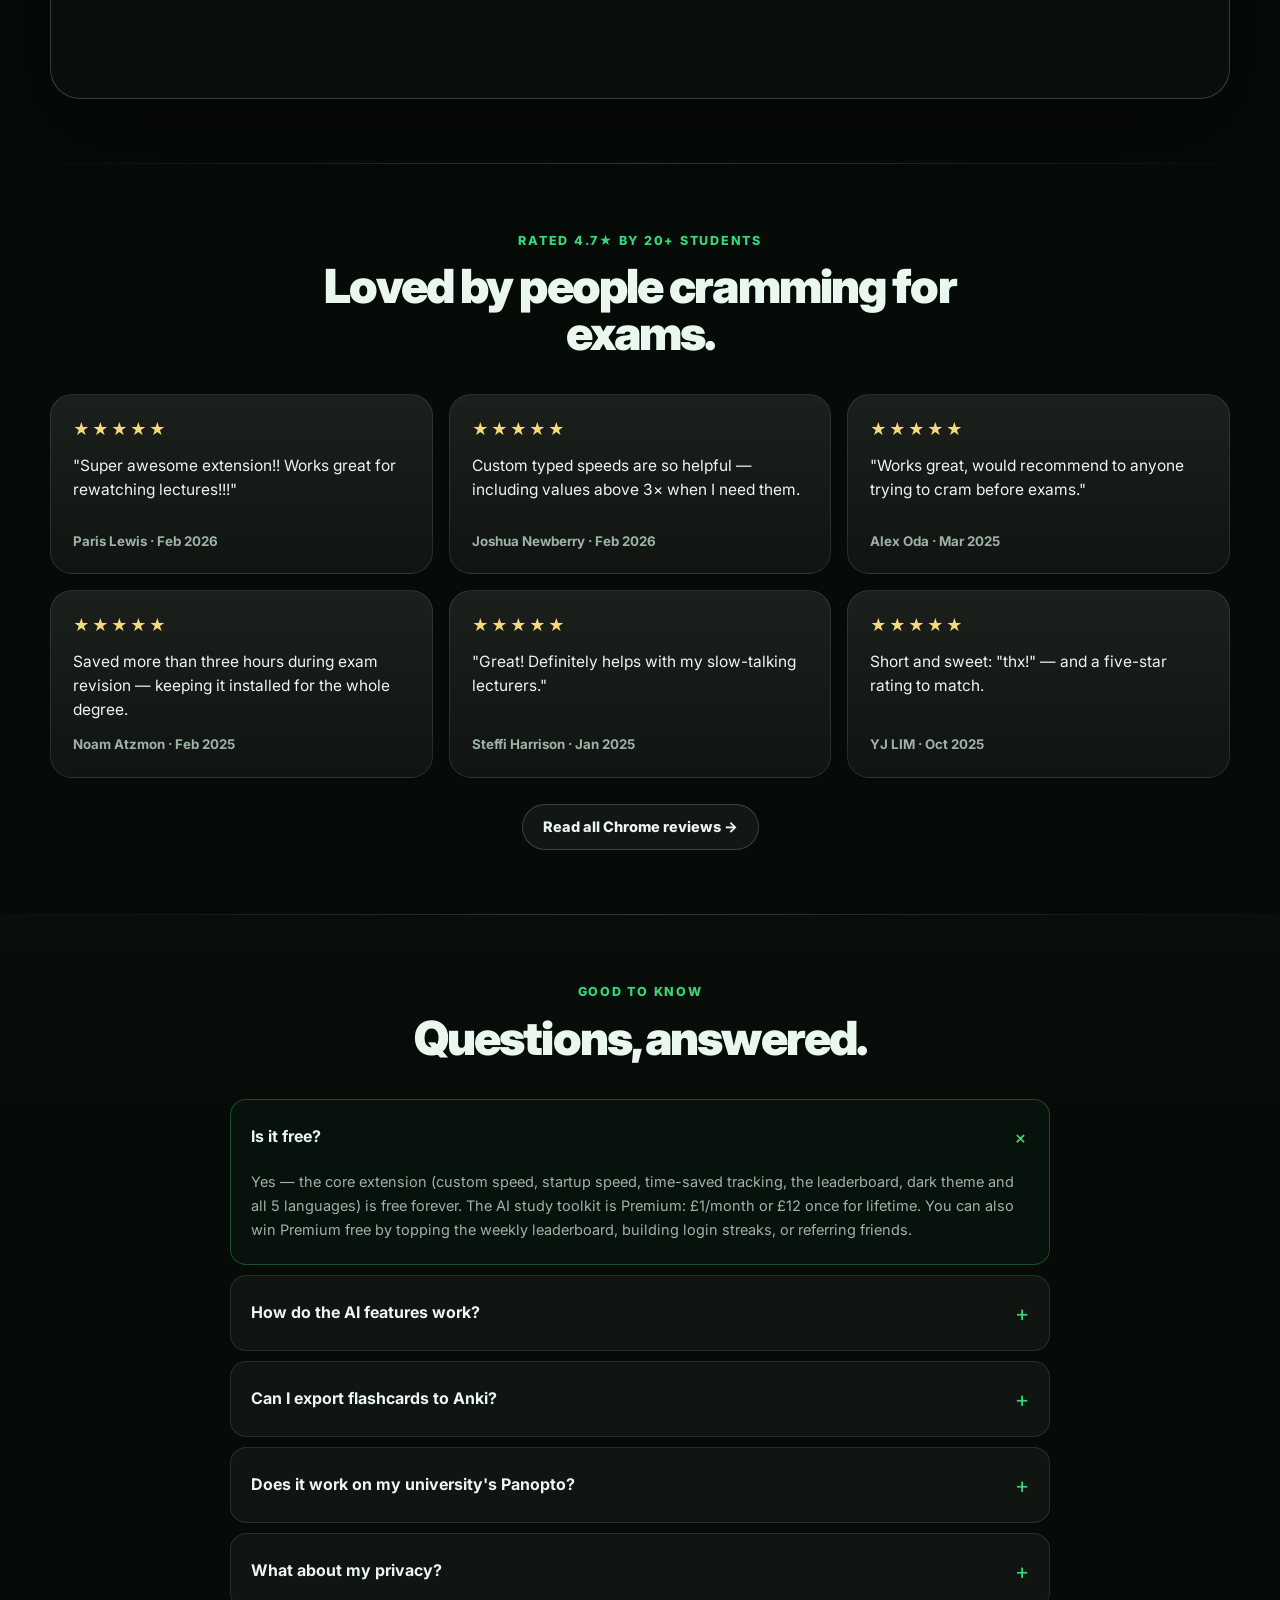
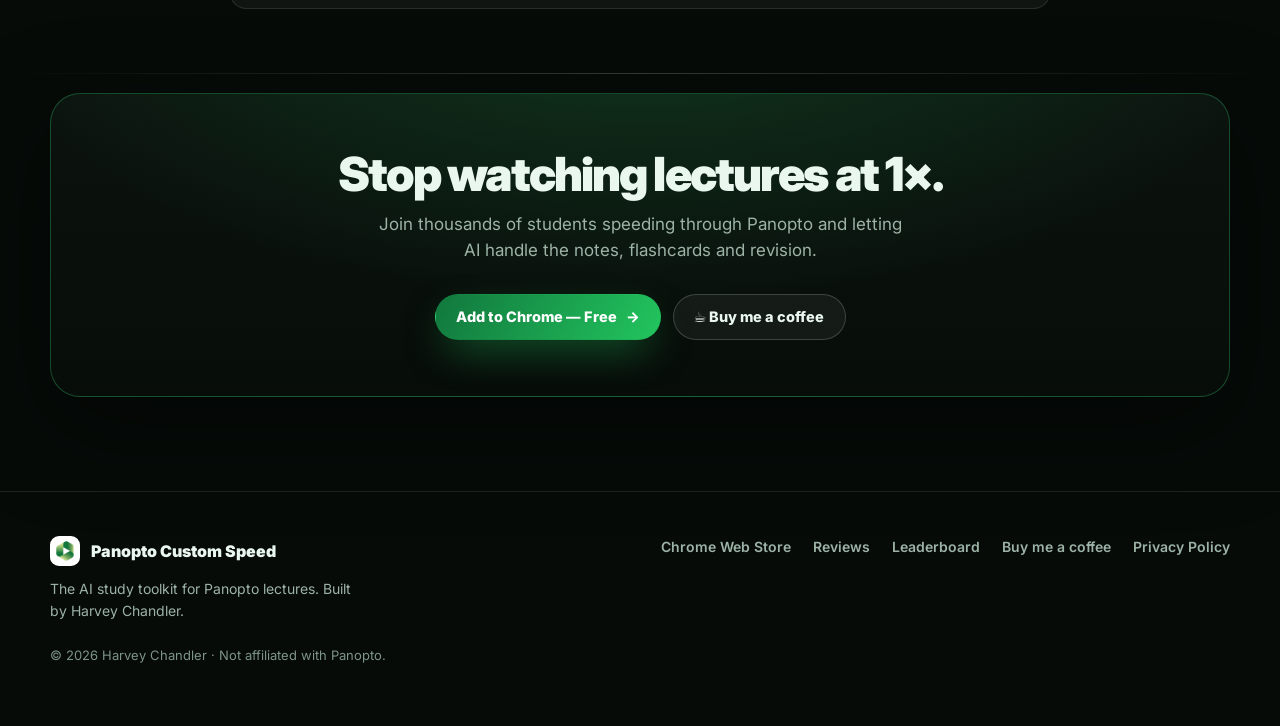
==== commit 79a7a0cf: "--" ====
--- a/index.html
+++ b/index.html
@@ -3,435 +3,1365 @@
 <head>
   <meta charset="UTF-8" />
   <meta name="viewport" content="width=device-width, initial-scale=1.0" />
-  <title>Panopto Custom Speed | Harvey Chandler</title>
-  <meta name="description" content="Panopto Custom Speed is a Chrome extension that lets students set custom playback speeds, save time, and compete on a time-saved leaderboard." />
+  <title>Panopto Custom Speed — AI Notes, Flashcards & Translation</title>
+  <meta name="description" content="A Chrome extension for Panopto lectures: push past the 2× cap, then turn any lecture into AI notes, flashcards (export to Anki), an AI tutor chat, and translation. Track time saved and climb the weekly leaderboard." />
   <link rel="canonical" href="https://harvey.github.io/Panopto-Extension/" />
-  <meta property="og:title" content="Panopto Custom Speed" />
-  <meta property="og:description" content="Custom playback speed, time saved tracking, startup speed, leaderboard, and multilingual UI for Panopto lecture videos." />
+  <meta property="og:title" content="Panopto Custom Speed — AI Notes, Flashcards & Translation" />
+  <meta property="og:description" content="Custom playback speed plus an AI study toolkit: lecture notes, flashcards → Anki, an AI tutor that cites timestamps, translation/dubbing, and a time-saved leaderboard." />
   <meta property="og:url" content="https://harvey.github.io/Panopto-Extension/" />
   <meta property="og:type" content="website" />
-  <meta property="og:image" content="https://harvey.github.io/Panopto-Extension/icon.png" />
+  <meta property="og:image" content="https://harvey.github.io/Panopto-Extension/img/speed-toolkit.png" />
+  <meta name="twitter:card" content="summary_large_image" />
+  <meta name="theme-color" content="#060b08" />
+  <link rel="icon" href="icon.png" />
+  <link rel="preconnect" href="https://fonts.googleapis.com" />
+  <link rel="preconnect" href="https://fonts.gstatic.com" crossorigin />
+  <link href="https://fonts.googleapis.com/css2?family=Inter:wght@400;500;600;700;800;900&display=swap" rel="stylesheet" />
   <style>
     :root {
-      --green: #11773D;
-      --green-dark: #0d6332;
-      --green-soft: #f3faf6;
-      --blue: #4285f4;
-      --yellow: #FFDD00;
-      --ink: #111827;
-      --text: #eaf7ef;
-      --muted: #a8b9af;
-      --line: rgba(255,255,255,.12);
-      --card: rgba(255,255,255,.075);
-      --card-2: rgba(255,255,255,.115);
-      --shadow: 0 28px 90px rgba(0,0,0,.42);
-      --radius: 28px;
+      --bg:        #060b08;
+      --bg-2:      #040705;
+      --green:     #11773D;
+      --green-2:   #0d6332;
+      --lime:      #22c55e;
+      --glow:      #34d878;
+      --gold:      #f5d97a;
+      --gold-2:    #fbbf24;
+      --bronze:    #d9954a;
+      --silver:    #cbd5e1;
+      --violet:    #b07cff;
+      --blue:      #4285f4;
+      --text:      #eaf7ef;
+      --text-soft: #c8d4cc;
+      --muted:     #9db3a6;
+      --muted-2:   #7d9488;
+      --line:      rgba(255,255,255,.10);
+      --line-2:    rgba(255,255,255,.18);
+      --card:      rgba(255,255,255,.045);
+      --card-2:    rgba(255,255,255,.085);
+      --radius:    22px;
+      --radius-lg: 30px;
+      --shadow:    0 30px 90px rgba(0,0,0,.5);
+      --ease:      cubic-bezier(.22,1,.36,1);
     }
     * { box-sizing: border-box; }
-    html { scroll-behavior: smooth; }
+    html { scroll-behavior: smooth; -webkit-text-size-adjust: 100%; overflow-x: hidden; }
     body {
       margin: 0;
       font-family: Inter, ui-sans-serif, system-ui, -apple-system, BlinkMacSystemFont, "Segoe UI", Roboto, sans-serif;
       color: var(--text);
-      background:
-        radial-gradient(circle at 18% -8%, rgba(17,119,61,.58), transparent 32rem),
-        radial-gradient(circle at 92% 4%, rgba(66,133,244,.28), transparent 30rem),
-        linear-gradient(180deg, #07100b 0%, #07100b 26%, #050706 100%);
+      background: var(--bg);
       min-height: 100vh;
       line-height: 1.55;
-    }
-    body::before {
-      content: "";
-      position: fixed;
-      inset: 0;
-      z-index: -1;
-      opacity: .22;
-      background-size: 34px 34px;
-      background-image: linear-gradient(to right, rgba(255,255,255,.08) 1px, transparent 1px), linear-gradient(to bottom, rgba(255,255,255,.08) 1px, transparent 1px);
-      mask-image: linear-gradient(180deg, black, transparent 82%);
-    }
-    a { color: inherit; }
+      overflow-x: hidden;
+      -webkit-font-smoothing: antialiased;
+      -moz-osx-font-smoothing: grayscale;
+    }
+    /* layered ambient background */
+    .bg-layer { position: fixed; inset: 0; z-index: -3; pointer-events: none;
+      background:
+        radial-gradient(60rem 40rem at 12% -10%, rgba(17,119,61,.55), transparent 60%),
+        radial-gradient(50rem 38rem at 88% 2%, rgba(52,216,120,.16), transparent 55%),
+        radial-gradient(60rem 50rem at 50% 120%, rgba(13,99,50,.4), transparent 60%),
+        linear-gradient(180deg, #07100b 0%, #060b08 40%, #040705 100%);
+    }
+    .bg-grid { position: fixed; inset: 0; z-index: -2; pointer-events: none; opacity: .5;
+      background-size: 40px 40px;
+      background-image: linear-gradient(to right, rgba(255,255,255,.045) 1px, transparent 1px), linear-gradient(to bottom, rgba(255,255,255,.045) 1px, transparent 1px);
+      mask-image: linear-gradient(180deg, black, transparent 75%);
+      -webkit-mask-image: linear-gradient(180deg, black, transparent 75%);
+    }
+    .aurora { position: fixed; z-index: -2; pointer-events: none; border-radius: 50%; filter: blur(54px); opacity: .42; will-change: transform; }
+    .aurora.a1 { width: 44rem; height: 44rem; top: -16rem; left: -10rem; background: radial-gradient(circle, rgba(34,197,94,.4), transparent 70%); animation: drift1 22s ease-in-out infinite; }
+    .aurora.a2 { width: 38rem; height: 38rem; top: 26rem; right: -14rem; background: radial-gradient(circle, rgba(52,216,120,.26), transparent 70%); animation: drift2 27s ease-in-out infinite; }
+    @keyframes drift1 { 0%,100% { transform: translate(0,0) scale(1); } 50% { transform: translate(5rem,3rem) scale(1.12); } }
+    @keyframes drift2 { 0%,100% { transform: translate(0,0) scale(1); } 50% { transform: translate(-4rem,-3rem) scale(1.1); } }
+
+    a { color: inherit; text-decoration: none; }
     img { max-width: 100%; display: block; }
-    code { color: #d7ffdf; background: rgba(0,0,0,.28); padding: 2px 6px; border-radius: 7px; }
-    .wrap { width: min(1120px, calc(100% - 32px)); margin: 0 auto; }
-    .nav {
-      position: sticky;
-      top: 0;
-      z-index: 50;
-      background: rgba(7,16,11,.74);
-      border-bottom: 1px solid var(--line);
-      backdrop-filter: blur(18px);
-    }
-    .nav-inner { min-height: 66px; display: flex; align-items: center; justify-content: space-between; gap: 18px; }
-    .brand { display: inline-flex; align-items: center; gap: 12px; text-decoration: none; font-weight: 850; letter-spacing: -.035em; }
-    .brand img { width: 38px; height: 38px; border-radius: 12px; background: white; padding: 4px; box-shadow: 0 13px 28px rgba(17,119,61,.3); }
-    .nav-links { display: flex; align-items: center; gap: 8px; color: var(--muted); font-weight: 750; font-size: 14px; }
-    .nav-links a { text-decoration: none; padding: 8px 10px; border-radius: 999px; }
-    .nav-links a:hover { color: #fff; background: rgba(255,255,255,.08); }
-    .hero { padding: 70px 0 44px; }
-    .hero-grid { display: grid; grid-template-columns: minmax(0, 1.08fr) minmax(330px, .92fr); gap: 42px; align-items: center; }
-    .eyebrow { display: inline-flex; align-items: center; gap: 9px; padding: 8px 12px; border: 1px solid rgba(104,236,151,.38); border-radius: 999px; color: #c3ffd7; background: rgba(17,119,61,.16); font-size: 13px; font-weight: 850; margin-bottom: 18px; }
-    .pulse { width: 8px; height: 8px; border-radius: 50%; background: #37d878; box-shadow: 0 0 22px #37d878; }
-    h1 { margin: 0; max-width: 760px; font-size: clamp(43px, 7vw, 82px); line-height: .91; letter-spacing: -.075em; }
-    .grad { color: transparent; background: linear-gradient(120deg, #fff, #cbffdd 45%, #9cc3ff); -webkit-background-clip: text; background-clip: text; }
-    .lead { max-width: 720px; color: #d5e6db; font-size: clamp(17px, 2vw, 21px); margin: 22px 0 0; }
-    .actions { display: flex; flex-wrap: wrap; gap: 12px; margin-top: 28px; }
-    .btn { display: inline-flex; align-items: center; justify-content: center; gap: 10px; min-height: 46px; padding: 12px 18px; text-decoration: none; border-radius: 999px; font-weight: 850; border: 1px solid var(--line); background: rgba(255,255,255,.08); transition: transform .16s ease, background .16s ease, border-color .16s ease; }
-    .btn:hover { transform: translateY(-2px); background: rgba(255,255,255,.13); border-color: rgba(255,255,255,.25); }
-    .btn.primary { background: var(--blue); border-color: transparent; color: #fff; box-shadow: 0 18px 36px rgba(66,133,244,.26); }
-    .btn.primary:hover { background: #3367d6; }
-    .btn.green { background: var(--green); border-color: transparent; color: white; box-shadow: 0 18px 36px rgba(17,119,61,.26); }
-    .btn.green:hover { background: var(--green-dark); }
-    .mini-meta { display: flex; flex-wrap: wrap; gap: 9px; margin-top: 18px; color: #b8d8c4; font-size: 13px; font-weight: 800; }
-    .pill { padding: 7px 10px; border-radius: 999px; border: 1px solid rgba(255,255,255,.12); background: rgba(255,255,255,.07); }
-    .mock-stage { position: relative; display: flex; justify-content: center; }
-    .mock-stage::before { content: ""; position: absolute; inset: 34px 10px 0; background: rgba(17,119,61,.22); filter: blur(42px); border-radius: 45px; }
-    .popup-shell {
-      position: relative;
-      width: 366px;
-      max-width: 100%;
-      background: var(--green);
-      border-radius: 24px;
-      padding: 12px;
-      border: 1px solid rgba(255,255,255,.18);
-      box-shadow: var(--shadow), inset 0 1px 0 rgba(255,255,255,.12);
-      transform: rotate(1deg);
-    }
-    .top-bar { display: flex; align-items: center; justify-content: space-between; margin-bottom: 8px; padding: 0 2px; }
-    .top-bar-title { font-size: 13px; font-weight: 850; color: rgba(255,255,255,.94); }
-    .lang-select { background: rgba(0,0,0,.2); color: white; border: 1px solid rgba(255,255,255,.26); border-radius: 8px; padding: 4px 7px; font-size: 12px; outline: none; }
-    .lang-select option { color: var(--ink); background: white; }
-    .popup-card { background: white; color: var(--ink); border-radius: 16px; padding: 14px; box-shadow: 0 8px 22px rgba(0,0,0,.18); }
-    .section-label { color: #9ca3af; text-transform: uppercase; letter-spacing: .1em; font-size: 10px; font-weight: 900; margin-bottom: 8px; }
+    ::selection { background: rgba(52,216,120,.3); }
+    .wrap { width: min(1180px, calc(100% - 36px)); margin: 0 auto; }
+
+    /* scroll progress bar */
+    .scroll-prog { position: fixed; top: 0; left: 0; right: 0; height: 3px; z-index: 100; transform: scaleX(0); transform-origin: 0 50%; background: linear-gradient(90deg, var(--green), var(--lime) 55%, var(--glow)); box-shadow: 0 0 12px rgba(52,216,120,.6); will-change: transform; }
+
+    /* typewriter rotor in the headline */
+    .rotor { white-space: nowrap; }
+    .rotor-caret { display: inline-block; width: 4px; height: .82em; margin-left: 6px; border-radius: 2px; background: var(--lime); -webkit-text-fill-color: var(--lime); vertical-align: -2px; box-shadow: 0 0 14px rgba(52,216,120,.8); animation: blink 1.05s steps(1) infinite; }
+
+    /* ── nav ── */
+    .nav { position: sticky; top: 0; z-index: 80; border-bottom: 1px solid transparent; transition: background .3s, border-color .3s, backdrop-filter .3s; }
+    .nav.scrolled { background: rgba(6,11,8,.72); border-bottom-color: var(--line); backdrop-filter: blur(16px); -webkit-backdrop-filter: blur(16px); }
+    .nav-inner { min-height: 68px; display: flex; align-items: center; justify-content: space-between; gap: 16px; }
+    .brand { display: inline-flex; align-items: center; gap: 11px; font-weight: 900; letter-spacing: -.03em; font-size: 16px; }
+    .brand img { width: 34px; height: 34px; border-radius: 10px; background: #fff; padding: 3px; box-shadow: 0 10px 26px rgba(17,119,61,.4); }
+    .nav-links { display: flex; align-items: center; gap: 4px; color: var(--muted); font-weight: 650; font-size: 14px; }
+    .nav-links a { padding: 8px 12px; border-radius: 999px; transition: color .15s, background .15s; }
+    .nav-links a:hover { color: #fff; background: rgba(255,255,255,.07); }
+    .nav-cta { display: inline-flex; align-items: center; gap: 8px; }
+    .btn { display: inline-flex; align-items: center; justify-content: center; gap: 9px; min-height: 44px; padding: 11px 20px; border-radius: 999px; font-weight: 800; font-size: 14.5px; border: 1px solid var(--line-2); background: rgba(255,255,255,.06); color: var(--text); cursor: pointer; transition: transform .16s var(--ease), background .16s, border-color .16s, box-shadow .16s; white-space: nowrap; }
+    .btn:hover { transform: translateY(-2px); background: rgba(255,255,255,.12); border-color: var(--line-2); }
+    .btn.primary { background: linear-gradient(120deg, var(--green) 0%, var(--lime) 58%, var(--glow) 120%); background-size: 180% 100%; background-position: 0 0; border-color: transparent; color: #fff; box-shadow: 0 16px 40px -12px rgba(34,197,94,.6); transition: transform .16s var(--ease), background-position .5s var(--ease), box-shadow .2s; }
+    .btn.primary:hover { background-position: 100% 0; transform: translateY(-2px); box-shadow: 0 22px 52px -12px rgba(34,197,94,.82); }
+    .nav-cta .btn.primary { animation: ctaGlow 3.4s ease-in-out infinite; }
+    @keyframes ctaGlow { 0%,100% { box-shadow: 0 10px 26px -12px rgba(34,197,94,.5); } 50% { box-shadow: 0 14px 40px -10px rgba(34,197,94,.85); } }
+    .btn.ghost { background: rgba(255,255,255,.05); }
+    .btn.sm { min-height: 38px; padding: 8px 15px; font-size: 13.5px; }
+    .btn .chev { transition: transform .16s; }
+    .btn:hover .chev { transform: translateX(3px); }
+    .nav-burger { display: none; }
+
+    /* ── hero ── */
+    .hero { padding: 64px 0 36px; position: relative; }
+    .hero-grid { display: grid; grid-template-columns: minmax(0,1.05fr) minmax(330px,.95fr); gap: 46px; align-items: center; }
+    .eyebrow { display: inline-flex; align-items: center; gap: 9px; padding: 7px 13px; border: 1px solid rgba(52,216,120,.38); border-radius: 999px; color: #c8ffdc; background: rgba(17,119,61,.18); font-size: 12.5px; font-weight: 800; margin-bottom: 22px; }
+    .pulse { width: 8px; height: 8px; border-radius: 50%; background: var(--glow); box-shadow: 0 0 0 0 rgba(52,216,120,.6); animation: pulse 2.2s infinite; }
+    @keyframes pulse { 0% { box-shadow: 0 0 0 0 rgba(52,216,120,.55); } 70% { box-shadow: 0 0 0 9px rgba(52,216,120,0); } 100% { box-shadow: 0 0 0 0 rgba(52,216,120,0); } }
+    h1 { margin: 0; font-size: clamp(42px, 6.4vw, 78px); line-height: .94; letter-spacing: -.045em; font-weight: 900; }
+    .grad { background: linear-gradient(100deg, #fff 10%, #b6ffce 45%, #7fe0ff 70%, #fff 100%); background-size: 220% 100%; -webkit-background-clip: text; background-clip: text; color: transparent; animation: shimmer 7s linear infinite; }
+    @keyframes shimmer { to { background-position: 220% 0; } }
+    .lead { max-width: 560px; color: #cfe3d6; font-size: clamp(16.5px, 1.7vw, 20px); margin: 22px 0 0; }
+    .actions { display: flex; flex-wrap: wrap; gap: 12px; margin-top: 30px; }
+    .trust { display: flex; flex-wrap: wrap; align-items: center; gap: 16px 22px; margin-top: 26px; }
+    .trust-stars { color: var(--gold); letter-spacing: 2px; font-size: 15px; }
+    .trust-item { display: flex; align-items: center; gap: 8px; color: var(--muted); font-size: 13.5px; font-weight: 650; }
+    .trust-item img { height: 26px; }
+    .trust-dot { width: 5px; height: 5px; border-radius: 50%; background: var(--muted-2); }
+
+    /* popup mock */
+    .mock-stage { position: relative; display: flex; justify-content: center; perspective: 1400px; }
+    .mock-stage::before { content: ""; position: absolute; inset: 8% 6% -4%; background: radial-gradient(closest-side, rgba(17,119,61,.5), transparent); filter: blur(48px); }
+    .floaty { animation: floaty 6.5s ease-in-out infinite; }
+    @keyframes floaty { 0%,100% { transform: translateY(0) rotateX(0) rotate(1.4deg); } 50% { transform: translateY(-14px) rotateX(2deg) rotate(1.4deg); } }
+    .popup-shell { position: relative; width: 360px; max-width: 100%; background: linear-gradient(180deg, #149350, var(--green)); border-radius: 22px; padding: 11px; border: 1px solid rgba(255,255,255,.2); box-shadow: var(--shadow), inset 0 1px 0 rgba(255,255,255,.18); transform-style: preserve-3d; transition: transform .18s var(--ease), box-shadow .18s var(--ease); }
+    .pop-top { display: flex; align-items: center; justify-content: space-between; padding: 1px 4px 8px; }
+    .pop-title { font-size: 13px; font-weight: 800; color: rgba(255,255,255,.95); }
+    .pop-top-right { display: flex; align-items: center; gap: 6px; }
+    .streak-chip { display: inline-flex; align-items: center; gap: 3px; background: rgba(0,0,0,.22); color: #fff; border: 1px solid rgba(255,255,255,.25); border-radius: 6px; padding: 2px 7px; font-size: 11.5px; font-weight: 800; }
+    .lang-select { background: rgba(0,0,0,.22); color: #fff; border: 1px solid rgba(255,255,255,.26); border-radius: 7px; padding: 3px 7px; font-size: 11.5px; outline: none; cursor: pointer; }
+    .lang-select option { color: #1f2937; background: #fff; }
+    .pop-card { background: #fff; color: #111827; border-radius: 15px; padding: 13px; box-shadow: 0 10px 26px rgba(0,0,0,.22); }
+    .slabel { color: #6b7280; text-transform: uppercase; letter-spacing: .1em; font-size: 9.5px; font-weight: 900; margin-bottom: 7px; }
     .speed-row { display: flex; align-items: center; gap: 9px; }
-    .slider { -webkit-appearance: none; width: 100%; height: 4px; border-radius: 999px; background: #d1d5db; outline: none; accent-color: var(--green); }
-    .slider::-webkit-slider-thumb { -webkit-appearance: none; width: 17px; height: 17px; border-radius: 50%; background: var(--green); box-shadow: 0 1px 5px rgba(0,0,0,.25); }
-    .speed-badge-wrap { width: 82px; flex-shrink: 0; }
-    .speed-badge { display: block; width: 100%; text-align: center; background: var(--green); color: white; border-radius: 8px; padding: 5px 0; font-size: 20px; line-height: 1.1; font-weight: 900; white-space: nowrap; overflow: hidden; border: 2px solid transparent; }
-    .speed-badge[contenteditable="true"] { background: #0d6332; outline: none; }
-    .edit-hint { margin-top: 7px; color: var(--green); text-align: center; font-size: 11px; font-weight: 750; }
-    .warning { display: none; margin-top: 5px; text-align: center; font-size: 11px; color: #dc2626; }
-    .divider { height: 1px; background: #f0f0f0; margin: 10px 0; }
-    .startup { display: flex; align-items: center; gap: 7px; color: #374151; font-size: 13px; margin-bottom: 8px; }
-    .startup input { accent-color: var(--green); }
-    .saved { display: flex; align-items: baseline; gap: 5px; background: var(--green-soft); color: #6b7280; border-radius: 8px; padding: 7px 9px; font-size: 12px; }
-    .saved strong { color: var(--green); font-size: 14px; }
-    .small-note { color: #9ca3af; font-size: 11px; margin-top: 6px; }
-    .leader-row { display: flex; align-items: center; justify-content: space-between; gap: 9px; margin: 6px 0; }
-    .google-btn { display: inline-flex; align-items: center; gap: 8px; border: 1px solid #dadce0; background: #f8f9fa; color: #3c4043; border-radius: 999px; min-height: 34px; padding: 0 12px; font-size: 12px; font-weight: 650; }
-    .rank { display: inline-block; background: var(--green); color: white; border-radius: 999px; padding: 2px 10px; font-weight: 850; font-size: 13px; }
-    .mock-link { color: var(--green); text-decoration: underline; font-size: 12px; font-weight: 750; }
-    .bottom-buttons { display: flex; gap: 7px; margin: 10px 0 8px; }
-    .bottom-buttons a { flex: 1; text-align: center; text-decoration: none; border-radius: 8px; padding: 8px; font-weight: 850; font-size: 12px; }
-    .coffee { background: var(--yellow); color: #111; }
-    .rate { background: var(--blue); color: white; }
-    .total-time { background: var(--green-soft); border-radius: 8px; text-align: center; padding: 8px 10px; color: #4b7a5e; font-size: 12px; cursor: pointer; user-select: none; }
-    .total-time strong { display: block; color: var(--green); font-size: 14px; }
-    section { padding: 54px 0; }
-    .section-head { max-width: 790px; margin-bottom: 24px; }
-    .section-head h2 { margin: 0; font-size: clamp(30px, 4vw, 48px); line-height: .98; letter-spacing: -.065em; }
-    .section-head p { margin: 14px 0 0; color: var(--muted); font-size: 17px; }
-    .grid-4 { display: grid; grid-template-columns: repeat(4, minmax(0, 1fr)); gap: 14px; }
-    .grid-3 { display: grid; grid-template-columns: repeat(3, minmax(0, 1fr)); gap: 16px; }
-    .card { border: 1px solid var(--line); background: linear-gradient(180deg, var(--card-2), var(--card)); border-radius: var(--radius); padding: 22px; box-shadow: 0 20px 55px rgba(0,0,0,.18); }
-    .card h3 { margin: 0 0 8px; letter-spacing: -.035em; font-size: 20px; }
-    .card p { margin: 0; color: var(--muted); }
-    .stat { min-height: 118px; display: flex; flex-direction: column; justify-content: center; gap: 9px; text-decoration: none; }
-    .stat-label { text-transform: uppercase; letter-spacing: .1em; color: var(--muted); font-size: 12px; font-weight: 900; }
-    .stat img { height: 30px; width: fit-content; max-width: 100%; }
-    .live-note { margin-top: 12px; color: var(--muted); font-size: 13px; }
-    .split { display: grid; grid-template-columns: minmax(0, .9fr) minmax(330px, 1.1fr); gap: 18px; align-items: start; }
-    .feature-icon { width: 40px; height: 40px; display: grid; place-items: center; border-radius: 13px; background: rgba(17,119,61,.18); color: #bfffd4; margin-bottom: 14px; font-size: 20px; }
-    .tech-list { display: grid; gap: 12px; }
-    .tech-item { display: grid; grid-template-columns: 160px minmax(0, 1fr); gap: 16px; border: 1px solid var(--line); background: var(--card); border-radius: 20px; padding: 16px; }
-    .tech-item strong { color: #fff; }
-    .tech-item span { color: var(--muted); }
-    .video-box { position: relative; width: 100%; aspect-ratio: 16 / 9; overflow: hidden; border-radius: var(--radius); border: 1px solid var(--line); background: rgba(255,255,255,.07); box-shadow: var(--shadow); }
+    .slider { -webkit-appearance: none; appearance: none; width: 100%; height: 4px; border-radius: 999px; background: #d1d5db; outline: none; }
+    .slider::-webkit-slider-thumb { -webkit-appearance: none; width: 16px; height: 16px; border-radius: 50%; background: var(--green); box-shadow: 0 1px 5px rgba(0,0,0,.25); cursor: pointer; }
+    .slider::-moz-range-thumb { width: 16px; height: 16px; border: none; border-radius: 50%; background: var(--green); cursor: pointer; }
+    .speed-badge-wrap { width: 78px; flex-shrink: 0; }
+    .speed-badge { display: block; width: 100%; text-align: center; background: var(--green); color: #fff; border-radius: 8px; padding: 4px 0; font-size: 18px; line-height: 1.15; font-weight: 900; cursor: pointer; border: 2px solid transparent; }
+    .speed-badge:focus { outline: none; background: var(--green-2); border-color: #0a5028; }
+    .edit-hint { margin-top: 6px; color: var(--green); text-align: center; font-size: 10.5px; font-weight: 700; }
+    .pop-divider { height: 1px; background: #f0f0f0; margin: 9px 0; }
+    .row-flex { display: flex; align-items: center; gap: 7px; }
+    .saved-pill { margin-left: auto; font-size: 11px; color: #6b7280; }
+    .saved-pill strong { color: var(--green); font-size: 13px; }
+    .prize { display: flex; align-items: center; gap: 7px; background: #f0fdf4; border: 1px solid #bbf7d0; border-radius: 7px; padding: 5px 8px; margin: 6px 0; font-size: 11px; color: #166534; line-height: 1.4; }
+    .leader-row { display: flex; align-items: center; justify-content: space-between; gap: 8px; margin: 5px 0; }
+    .rank { display: inline-block; background: var(--green); color: #fff; border-radius: 999px; padding: 1px 9px; font-weight: 800; font-size: 12px; }
+    .mock-link { color: var(--green); text-decoration: underline; font-size: 11.5px; font-weight: 700; }
+    .ai-subhead { font-size: 9.5px; font-weight: 900; text-transform: uppercase; letter-spacing: .08em; color: var(--violet); margin: 9px 0 5px; }
+    .ai-row { display: grid; grid-template-columns: repeat(3,1fr); gap: 6px; }
+    .ai-btn { background: var(--green); color: #fff; border: none; border-radius: 7px; padding: 7px 3px; font-size: 9.5px; font-weight: 800; line-height: 1.2; text-align: center; cursor: pointer; transition: background .15s, transform .15s; }
+    .ai-btn:hover { background: var(--green-2); transform: translateY(-1px); }
+    .ai-beta { font-size: 8px; background: var(--violet); color: #fff; border-radius: 3px; padding: 1px 4px; font-weight: 800; vertical-align: middle; }
+    .prem-pill { display: inline-flex; align-items: center; gap: 4px; margin-top: 9px; padding: 3px 10px; border-radius: 999px; color: #fff; font-weight: 800; font-size: 11px; background: linear-gradient(135deg, var(--green) 0%, var(--green-2) 45%, #d4af37 180%); box-shadow: inset 0 0 0 .5px rgba(252,211,77,.5); }
+
+    /* floating chips around the popup */
+    .chip-float { position: absolute; z-index: 4; display: inline-flex; align-items: center; gap: 7px; padding: 8px 13px; border-radius: 14px; background: rgba(12,20,15,.86); border: 1px solid var(--line-2); backdrop-filter: blur(8px); -webkit-backdrop-filter: blur(8px); font-size: 13px; font-weight: 800; box-shadow: 0 18px 40px rgba(0,0,0,.45); }
+    .chip-float .ic { font-size: 16px; }
+    .chip-a { top: 4%; left: -7%; color: #c8ffdc; animation: floaty 7s ease-in-out infinite; }
+    .chip-b { top: 42%; right: -9%; color: #ffe9a8; animation: floaty 8s ease-in-out infinite .8s; }
+    .chip-c { bottom: -3%; left: -4%; color: #d8c4ff; animation: floaty 7.6s ease-in-out infinite .4s; }
+
+    /* ── reusable section bits ── */
+    section { padding: 64px 0; position: relative; }
+    main > section:nth-of-type(even) { background: linear-gradient(180deg, rgba(255,255,255,.016), transparent 42%); }
+    main > section + section::before { content: ""; position: absolute; inset: 0 0 auto; height: 1px; background: linear-gradient(90deg, transparent, var(--line-2), transparent); }
+    #leaderboard, #pricing { padding: 88px 0; }
+    .section-head { max-width: 760px; margin: 0 auto 38px; text-align: center; }
+    .section-head.left { margin-left: 0; text-align: left; }
+    .kicker { display: inline-block; color: var(--glow); font-weight: 800; font-size: 12.5px; letter-spacing: .14em; text-transform: uppercase; margin-bottom: 12px; }
+    h2 { margin: 0; font-size: clamp(29px, 4vw, 47px); line-height: 1; letter-spacing: -.04em; font-weight: 900; }
+    .section-head p { margin: 16px auto 0; color: var(--muted); font-size: 17px; max-width: 620px; }
+    .section-head.left p { margin-left: 0; }
+
+    /* reveal animation */
+    .reveal { opacity: 0; transform: translateY(28px) scale(.985); filter: blur(6px); transition: opacity .7s var(--ease), transform .7s var(--ease), filter .7s var(--ease); }
+    .reveal.in { opacity: 1; transform: none; filter: none; }
+
+    /* ── live stats band ── */
+    .stats-band { border: 1px solid var(--line); background: linear-gradient(180deg, var(--card-2), var(--card)); border-radius: var(--radius-lg); padding: 30px; box-shadow: var(--shadow); }
+    .stats-grid { display: grid; grid-template-columns: repeat(4,1fr); gap: 14px; text-align: center; }
+    .stat-num { font-size: clamp(28px,3.4vw,42px); font-weight: 900; letter-spacing: -.03em; background: linear-gradient(180deg,#fff,#9fe9bb); -webkit-background-clip: text; background-clip: text; color: transparent; line-height: 1; }
+    .stat-label { color: var(--muted); font-size: 13px; font-weight: 700; margin-top: 9px; text-transform: uppercase; letter-spacing: .06em; }
+    .stat-cell { padding: 6px; }
+    .stat-cell + .stat-cell { border-left: 1px solid var(--line); }
+    .shields { display: flex; flex-wrap: wrap; justify-content: center; gap: 10px; margin-top: 22px; }
+    .shields img { height: 28px; }
+
+    /* ── AI demo (interactive) ── */
+    .demo-wrap { border: 1px solid var(--line); background: linear-gradient(180deg, rgba(13,20,16,.9), rgba(8,13,10,.92)); border-radius: var(--radius-lg); overflow: hidden; box-shadow: var(--shadow); }
+    .demo-chrome { display: flex; align-items: center; gap: 7px; padding: 12px 16px; border-bottom: 1px solid rgba(0,0,0,.35); background: linear-gradient(135deg, #0a3d22, var(--green)); box-shadow: inset 0 1px 0 rgba(255,255,255,.14); }
+    .dot { width: 11px; height: 11px; border-radius: 50%; }
+    .dot.r { background: #ff5f57; } .dot.y { background: #febc2e; } .dot.g { background: #28c840; }
+    .demo-chrome-title { margin-left: 8px; font-size: 12.5px; font-weight: 700; color: rgba(255,255,255,.9); }
+    .demo-chrome-title small { color: rgba(255,255,255,.8); font-weight: 600; }
+    .demo-gemini { margin-left: auto; font-size: 11px; color: rgba(255,255,255,.85); display: inline-flex; align-items: center; gap: 6px; }
+    .demo-gemini .spark { animation: sparkle 2.6s ease-in-out infinite; }
+    @keyframes sparkle { 0%,100% { opacity: .6; transform: scale(.92); } 50% { opacity: 1; transform: scale(1.12); } }
+    .demo-tabs { display: flex; gap: 6px; padding: 12px 16px 0; flex-wrap: wrap; }
+    .demo-tab { display: inline-flex; align-items: center; gap: 7px; padding: 9px 15px; border-radius: 11px 11px 0 0; font-weight: 700; font-size: 13.5px; color: var(--muted); background: transparent; border: 1px solid transparent; border-bottom: none; cursor: pointer; transition: color .15s, background .15s; }
+    .demo-tab:hover { color: var(--text); }
+    .demo-tab.active { color: #fff; background: rgba(255,255,255,.05); border-color: var(--line); }
+    .demo-tab .tdot { width: 7px; height: 7px; border-radius: 50%; }
+    .demo-body { padding: 22px; min-height: 360px; border-top: 1px solid var(--line); }
+    .demo-panel { display: none; animation: fadeUp .5s var(--ease); }
+    .demo-panel.active { display: block; }
+    @keyframes fadeUp { from { opacity: 0; transform: translateY(12px); } to { opacity: 1; transform: none; } }
+
+    /* notes panel */
+    .notes-layout { display: grid; grid-template-columns: 200px minmax(0,1fr); gap: 22px; }
+    .toc { border-right: 1px solid var(--line); padding-right: 18px; }
+    .toc-label { color: var(--muted-2); text-transform: uppercase; letter-spacing: .1em; font-size: 10px; font-weight: 800; margin-bottom: 10px; }
+    .toc-item { padding: 6px 9px; border-radius: 8px; font-size: 13px; color: var(--muted); margin-bottom: 2px; transition: background .15s, color .15s; cursor: default; }
+    .toc-item.act { background: rgba(34,197,94,.12); color: #bff5d2; font-weight: 700; }
+    .notes-h { font-size: 20px; font-weight: 800; letter-spacing: -.02em; margin: 0 0 4px; }
+    .notes-meta { color: var(--muted); font-size: 12.5px; margin-bottom: 16px; }
+    .save-callout { display: flex; align-items: center; gap: 10px; background: rgba(34,197,94,.08); border: 1px solid rgba(34,197,94,.3); border-radius: 11px; padding: 10px 13px; margin-bottom: 18px; font-size: 12.5px; color: #bff5d2; }
+    .save-callout .dl { margin-left: auto; background: var(--lime); color: #06240f; border-radius: 7px; padding: 4px 11px; font-weight: 800; font-size: 12px; white-space: nowrap; }
+    .chap-tag { display: inline-block; color: var(--glow); font-size: 10.5px; font-weight: 800; letter-spacing: .08em; text-transform: uppercase; margin-bottom: 6px; }
+    .chap-h { font-size: 17px; font-weight: 800; margin: 0 0 10px; }
+    .shots { display: grid; grid-template-columns: 1fr 1fr; gap: 12px; margin-bottom: 12px; }
+    .shot { aspect-ratio: 16/10; border-radius: 10px; border: 1px solid var(--line); position: relative; overflow: hidden; background: linear-gradient(135deg,#1b2a20,#0f1813); }
+    .shot::after { content: "▶"; position: absolute; inset: 0; display: grid; place-items: center; font-size: 15px; color: rgba(255,255,255,.45); text-shadow: 0 2px 8px rgba(0,0,0,.5); }
+    .shot::before { content: ""; position: absolute; inset: 0; background: radial-gradient(80% 60% at 50% 30%, rgba(255,255,255,.06), transparent 70%); }
+    .shot .ts { position: absolute; left: 7px; top: 7px; background: rgba(0,0,0,.6); color: #fff; font-size: 9.5px; font-weight: 700; border-radius: 5px; padding: 1px 6px; }
+    .shot.board { background: linear-gradient(135deg,#2a2418,#161009); }
+    .notes-p { color: var(--text-soft, #c8d4cc); font-size: 14px; margin: 0 0 14px; }
+    .formula { display: inline-block; background: rgba(255,255,255,.05); border: 1px solid var(--line); border-radius: 8px; padding: 8px 14px; font-family: "Cambria Math", Georgia, serif; font-size: 16px; color: #eafff1; margin: 4px 0 14px; }
+    .formula i { color: #ffe9a8; }
+
+    /* chat panel */
+    .chat-log { display: flex; flex-direction: column; gap: 12px; max-width: 760px; margin: 0 auto; }
+    .bubble { max-width: 82%; padding: 11px 15px; border-radius: 16px; font-size: 14px; line-height: 1.6; }
+    .bubble.user { align-self: flex-end; background: linear-gradient(135deg,var(--green),var(--lime)); color: #fff; border-bottom-right-radius: 5px; box-shadow: 0 8px 20px -8px rgba(34,197,94,.6); }
+    .bubble.ai { align-self: flex-start; background: rgba(255,255,255,.05); border: 1px solid var(--line); border-bottom-left-radius: 5px; }
+    .bubble.ai strong { color: #fff; }
+    .ts-chip { display: inline-flex; align-items: center; gap: 4px; background: rgba(52,216,120,.16); color: #bff5d2; border: 1px solid rgba(52,216,120,.35); border-radius: 6px; padding: 0 6px; font-size: 11.5px; font-weight: 700; cursor: pointer; }
+    .ts-chip:hover { background: rgba(52,216,120,.28); }
+    .pop-in { animation: popIn .45s var(--ease) both; }
+    @keyframes popIn { from { opacity: 0; transform: translateY(10px) scale(.97); } to { opacity: 1; transform: none; } }
+    .caret { display: inline-block; width: 8px; height: 16px; background: var(--lime); margin-left: 2px; vertical-align: -3px; animation: blink 1s steps(1) infinite; }
+    @keyframes blink { 50% { opacity: 0; } }
+    .chat-inputbar { display: flex; gap: 10px; max-width: 760px; margin: 18px auto 0; }
+    .chat-fakeinput { flex: 1; background: rgba(255,255,255,.04); border: 1px solid var(--line); border-radius: 12px; padding: 11px 15px; color: var(--muted); font-size: 13.5px; }
+    .chat-send { background: var(--lime); color: #06240f; border: none; border-radius: 12px; padding: 0 20px; font-weight: 800; cursor: pointer; }
+
+    /* flashcards panel */
+    .fc-bar { display: flex; flex-wrap: wrap; gap: 8px; justify-content: center; margin-bottom: 20px; }
+    .fc-tool { font-size: 12.5px; font-weight: 700; color: var(--muted); background: rgba(255,255,255,.04); border: 1px solid var(--line); border-radius: 9px; padding: 7px 13px; cursor: pointer; transition: color .15s, border-color .15s; }
+    .fc-tool:hover { color: #fff; border-color: var(--line-2); }
+    .fc-tool.anki { color: #bff5d2; border-color: rgba(34,197,94,.4); background: rgba(34,197,94,.08); }
+    .fc-grid { display: grid; grid-template-columns: repeat(4,1fr); gap: 14px; }
+    .fc { perspective: 1100px; height: 168px; cursor: pointer; }
+    .fc-inner { position: relative; width: 100%; height: 100%; transition: transform .6s var(--ease); transform-style: preserve-3d; }
+    .fc.flip .fc-inner { transform: rotateY(180deg); }
+    .fc-face { position: absolute; inset: 0; backface-visibility: hidden; -webkit-backface-visibility: hidden; border-radius: 14px; border: 1px solid var(--line); padding: 14px; display: flex; flex-direction: column; }
+    .fc-front { background: linear-gradient(180deg, rgba(255,255,255,.06), rgba(255,255,255,.02)); }
+    .fc-back { background: linear-gradient(180deg, rgba(34,197,94,.14), rgba(17,119,61,.06)); transform: rotateY(180deg); border-color: rgba(34,197,94,.35); }
+    .fc-cardno { font-size: 9px; font-weight: 800; letter-spacing: .1em; color: var(--muted-2); text-transform: uppercase; }
+    .fc-q { font-size: 13px; font-weight: 700; margin-top: 8px; flex: 1; display: flex; align-items: center; }
+    .fc-a { font-size: 12.5px; color: #d6ffe4; margin-top: 8px; flex: 1; display: flex; align-items: center; }
+    .fc-hint { font-size: 10px; color: var(--muted-2); font-weight: 700; margin-top: auto; }
+    .fc-back .fc-hint { color: #8fd6a8; }
+
+    /* translation panel */
+    .tr-wrap { max-width: 720px; margin: 0 auto; }
+    .tr-row { display: flex; align-items: center; gap: 12px; margin-bottom: 14px; flex-wrap: wrap; justify-content: center; }
+    .tr-langs { display: inline-flex; align-items: center; gap: 10px; background: rgba(255,255,255,.04); border: 1px solid var(--line); border-radius: 999px; padding: 6px 8px; }
+    .tr-pill { padding: 5px 13px; border-radius: 999px; font-size: 13px; font-weight: 700; }
+    .tr-pill.from { color: var(--muted); }
+    .tr-pill.to { background: rgba(34,197,94,.16); color: #bff5d2; border: 1px solid rgba(34,197,94,.35); }
+    .tr-arrow { color: var(--glow); font-weight: 900; }
+    .tr-card { border: 1px solid var(--line); border-radius: 14px; padding: 16px 18px; margin-bottom: 12px; background: rgba(255,255,255,.03); }
+    .tr-card .lab { font-size: 10.5px; font-weight: 800; letter-spacing: .08em; text-transform: uppercase; color: var(--muted-2); margin-bottom: 6px; }
+    .tr-card.src .txt { color: var(--muted); }
+    .tr-card.dst { background: rgba(34,197,94,.07); border-color: rgba(34,197,94,.3); }
+    .tr-card.dst .txt { color: #eafff1; font-weight: 600; }
+    .tr-play { display: inline-flex; align-items: center; gap: 9px; background: var(--lime); color: #06240f; border: none; border-radius: 11px; padding: 10px 18px; font-weight: 800; cursor: pointer; }
+    .tr-eq { display: flex; align-items: center; gap: 8px; justify-content: center; color: var(--muted); font-size: 13px; }
+    .tr-wave { display: inline-flex; gap: 3px; align-items: flex-end; height: 18px; }
+    .tr-wave span { width: 3px; background: var(--lime); border-radius: 2px; animation: wave 1s ease-in-out infinite; }
+    .tr-wave span:nth-child(2){animation-delay:.15s} .tr-wave span:nth-child(3){animation-delay:.3s} .tr-wave span:nth-child(4){animation-delay:.45s} .tr-wave span:nth-child(5){animation-delay:.6s}
+    @keyframes wave { 0%,100% { height: 5px; } 50% { height: 18px; } }
+
+    /* ── showcase split (store screenshots) ── */
+    .showcase { display: grid; grid-template-columns: 1fr 1fr; gap: 40px; align-items: center; margin-bottom: 26px; }
+    .showcase.rev .sc-media { order: 2; }
+    .sc-eyebrow { display: inline-flex; align-items: center; gap: 8px; color: var(--glow); font-weight: 800; font-size: 12px; letter-spacing: .08em; text-transform: uppercase; margin-bottom: 14px; }
+    .sc-eyebrow .ic { font-size: 17px; }
+    .showcase h3 { font-size: clamp(24px, 3vw, 35px); line-height: 1.04; letter-spacing: -.035em; margin: 0 0 12px; font-weight: 900; }
+    .showcase p { color: var(--muted); font-size: 16.5px; margin: 0 0 18px; max-width: 460px; }
+    .sc-list { display: flex; flex-direction: column; gap: 9px; margin: 0 0 8px; padding: 0; list-style: none; }
+    .sc-list li { display: flex; align-items: flex-start; gap: 10px; color: #d3e6da; font-size: 14.5px; }
+    .sc-list .tick { color: var(--lime); font-weight: 900; flex-shrink: 0; }
+    .sc-media { position: relative; }
+    .frame { border-radius: 14px; overflow: hidden; border: 1px solid var(--line); box-shadow: 0 24px 60px -28px rgba(0,0,0,.75); background: #0a0f0c; transition: transform .4s var(--ease), box-shadow .4s var(--ease); }
+    .frame:hover { box-shadow: 0 32px 70px -26px rgba(34,197,94,.35); }
+    .frame:hover { transform: translateY(-6px); }
+    .frame img { width: 100%; aspect-ratio: 16/10; object-fit: cover; object-position: top center; }
+    .sc-media::before { content: ""; position: absolute; inset: 10% -6% -10% -6%; background: radial-gradient(closest-side, rgba(34,197,94,.28), transparent); filter: blur(46px); z-index: -1; }
+
+    /* ── feature grid ── */
+    .feat-grid { display: grid; grid-template-columns: repeat(4,1fr); gap: 14px; }
+    .feat { border: 1px solid var(--line); background: linear-gradient(180deg, var(--card-2), var(--card)); border-radius: var(--radius); padding: 20px; transition: transform .2s var(--ease), border-color .2s, background .2s; position: relative; overflow: hidden; }
+    .feat:hover { transform: translateY(-5px); border-color: rgba(52,216,120,.35); background: linear-gradient(180deg, rgba(34,197,94,.08), var(--card)); }
+    .feat-ic { width: 44px; height: 44px; display: grid; place-items: center; border-radius: 13px; font-size: 21px; margin-bottom: 13px; background: radial-gradient(120% 120% at 30% 20%, rgba(52,216,120,.28), rgba(17,119,61,.12)); border: 1px solid rgba(52,216,120,.25); box-shadow: inset 0 1px 0 rgba(255,255,255,.08); }
+    .feat-ic, .sc-eyebrow .ic, .chip-float .ic, .mini-card .ic { filter: grayscale(.12) brightness(1.04); }
+    .feat h4 { margin: 0 0 6px; font-size: 16.5px; letter-spacing: -.02em; }
+    .feat p { margin: 0; color: var(--muted); font-size: 13.5px; line-height: 1.5; }
+    .feat .badge { position: absolute; top: 14px; right: 14px; font-size: 9px; font-weight: 800; letter-spacing: .05em; border-radius: 4px; padding: 2px 6px; }
+    .badge.new { background: var(--blue); color: #fff; }
+    .badge.beta { background: var(--violet); color: #fff; }
+    .badge.alpha { background: var(--gold-2); color: #1b1b1b; }
+
+    /* ── leaderboard ── */
+    .lb-card { border: 1px solid var(--line); background: linear-gradient(180deg, rgba(13,20,16,.92), rgba(8,13,10,.94)); border-radius: var(--radius-lg); overflow: hidden; box-shadow: var(--shadow); }
+    .lb-head { background: linear-gradient(135deg, #0a3d22 0%, var(--green) 100%); padding: 20px 22px 16px; box-shadow: inset 0 1px 0 rgba(255,255,255,.14); }
+    .lb-head-top { display: flex; align-items: center; justify-content: space-between; gap: 12px; flex-wrap: wrap; }
+    .lb-head h3 { margin: 0; font-size: 21px; font-weight: 900; }
+    .lb-head .eyebrow2 { font-size: 11px; color: rgba(255,255,255,.82); text-transform: uppercase; letter-spacing: .08em; }
+    .lb-prize { display: inline-flex; align-items: center; gap: 8px; background: rgba(255,221,0,.14); border: 1px solid rgba(255,221,0,.4); border-radius: 999px; padding: 6px 13px; font-size: 12.5px; font-weight: 700; color: #ffe9a8; }
+    .lb-tabs { display: flex; gap: 6px; margin-top: 16px; }
+    .lb-tab { flex: 0 0 auto; background: rgba(0,0,0,.25); color: rgba(255,255,255,.8); border: 1px solid rgba(255,255,255,.14); border-radius: 8px; padding: 7px 18px; font-size: 13px; font-weight: 800; cursor: pointer; transition: background .15s, color .15s; }
+    .lb-tab.active { background: rgba(255,255,255,.2); color: #fff; border-color: rgba(255,255,255,.35); }
+    .lb-winner { margin: 14px 16px 0; display: flex; align-items: center; gap: 12px; background: rgba(255,215,0,.07); border: 1px solid rgba(255,215,0,.3); border-radius: 12px; padding: 11px 15px; }
+    .lb-winner .crown { font-size: 20px; }
+    .lb-winner .lab { font-size: 10.5px; color: var(--muted); text-transform: uppercase; letter-spacing: .07em; }
+    .lb-winner .nm { font-weight: 800; color: #fde68a; }
+    .lb-winner .tm { margin-left: auto; font-weight: 800; color: var(--gold-2); }
+    .lb-list { padding: 14px 16px 20px; display: flex; flex-direction: column; gap: 7px; }
+    .lb-row { display: flex; align-items: center; gap: 13px; padding: 12px 15px; border-radius: 12px; background: rgba(255,255,255,.025); border: 1px solid var(--line); }
+    .lb-row.r1 { background: rgba(245,158,11,.08); border-color: rgba(245,158,11,.38); }
+    .lb-row.r2 { background: rgba(203,213,225,.06); border-color: rgba(203,213,225,.28); }
+    .lb-row.r3 { background: rgba(217,149,74,.08); border-color: rgba(217,149,74,.32); }
+    .lb-row.you { background: rgba(34,197,94,.09); border-color: rgba(34,197,94,.45); }
+    .lb-badge { width: 34px; height: 34px; border-radius: 50%; display: grid; place-items: center; font-weight: 900; font-size: 13px; flex-shrink: 0; background: rgba(255,255,255,.05); border: 1px solid var(--line); color: var(--muted); }
+    .lb-badge.gold { background: rgba(245,158,11,.18); color: var(--gold-2); border-color: rgba(245,158,11,.5); font-size: 17px; }
+    .lb-badge.silver { background: rgba(203,213,225,.14); color: var(--silver); border-color: rgba(203,213,225,.5); font-size: 17px; }
+    .lb-badge.bronze { background: rgba(217,149,74,.16); color: var(--bronze); border-color: rgba(217,149,74,.5); font-size: 17px; }
+    .lb-name { flex: 1; font-weight: 700; font-size: 15px; display: flex; align-items: center; gap: 8px; min-width: 0; }
+    .lb-name span { overflow: hidden; text-overflow: ellipsis; white-space: nowrap; }
+    .lb-tag { font-size: 9.5px; font-weight: 800; border-radius: 4px; padding: 1px 6px; flex-shrink: 0; }
+    .lb-tag.prem { background: var(--green); color: #fff; }
+    .lb-tag.dev { background: #dc2626; color: #fff; }
+    .lb-tag.me { background: rgba(34,197,94,.22); color: #bff5d2; border: 1px solid rgba(34,197,94,.4); }
+    .lb-time { font-weight: 800; font-size: 14px; color: var(--lime); flex-shrink: 0; font-variant-numeric: tabular-nums; }
+    .lb-row.r1 .lb-time { color: var(--gold-2); } .lb-row.r2 .lb-time { color: var(--silver); } .lb-row.r3 .lb-time { color: var(--bronze); }
+    .lb-foot { padding: 0 16px 18px; display: flex; gap: 12px; align-items: center; flex-wrap: wrap; justify-content: space-between; }
+    .lb-streak { display: inline-flex; align-items: center; gap: 8px; color: #ffcf8a; font-weight: 700; font-size: 13.5px; }
+    .lb-aside { display: flex; flex-direction: column; gap: 16px; }
+    .mini-card { border: 1px solid var(--line); background: linear-gradient(180deg, var(--card-2), var(--card)); border-radius: var(--radius); padding: 20px; }
+    .mini-card .ic { font-size: 24px; } .mini-card h4 { margin: 10px 0 6px; font-size: 17px; letter-spacing: -.02em; }
+    .mini-card p { margin: 0; color: var(--muted); font-size: 14px; }
+    .lb-split { display: grid; grid-template-columns: minmax(0,1.4fr) minmax(0,.85fr); gap: 22px; align-items: start; }
+
+    /* ── pricing ── */
+    .price-grid { display: grid; grid-template-columns: repeat(3,1fr); gap: 18px; align-items: stretch; }
+    .price { border: 1px solid var(--line); background: linear-gradient(180deg, var(--card-2), var(--card)); border-radius: var(--radius-lg); padding: 26px; display: flex; flex-direction: column; position: relative; overflow: hidden; }
+    .price.feat-plan { border-color: rgba(52,216,120,.5); box-shadow: 0 0 60px -20px rgba(34,197,94,.5); }
+    .price.feat-plan::before { content: ""; position: absolute; top: 0; left: -40%; width: 35%; height: 100%; background: linear-gradient(100deg, transparent, rgba(255,255,255,.12), transparent); transform: skewX(-18deg); animation: sweep 5s ease-in-out infinite; }
+    @keyframes sweep { 0% { left: -40%; } 55%,100% { left: 130%; } }
+    .price-name { font-size: 13px; text-transform: uppercase; letter-spacing: .08em; font-weight: 800; color: var(--muted); }
+    .best { position: absolute; top: 16px; right: 16px; background: var(--lime); color: #06240f; font-size: 10px; font-weight: 900; letter-spacing: .05em; border-radius: 999px; padding: 3px 10px; }
+    .price-amt { font-size: 46px; font-weight: 900; letter-spacing: -.04em; margin: 14px 0 2px; line-height: 1; }
+    .price-amt small { font-size: 16px; font-weight: 700; color: var(--muted); letter-spacing: 0; }
+    .price-sub { color: var(--muted); font-size: 13.5px; margin-bottom: 18px; }
+    .price ul { list-style: none; padding: 0; margin: 0 0 22px; display: flex; flex-direction: column; gap: 10px; }
+    .price li { display: flex; gap: 10px; align-items: flex-start; font-size: 14px; color: #d3e6da; }
+    .price li .tick { color: var(--lime); font-weight: 900; flex-shrink: 0; }
+    .price li.off { color: var(--muted-2); } .price li.off .tick { color: var(--muted-2); }
+    .price .btn { margin-top: auto; width: 100%; }
+    .promo { display: flex; align-items: center; gap: 12px; flex-wrap: wrap; justify-content: center; margin-top: 22px; border: 1px dashed rgba(52,216,120,.45); background: rgba(34,197,94,.06); border-radius: 14px; padding: 14px 18px; }
+    .promo-code { font-family: "Courier New", monospace; font-weight: 800; letter-spacing: .12em; background: var(--green); color: #fff; border-radius: 7px; padding: 5px 12px; font-size: 15px; }
+    .promo-copy { background: rgba(255,255,255,.07); border: 1px solid var(--line-2); color: var(--text); border-radius: 8px; padding: 6px 13px; font-weight: 700; font-size: 13px; cursor: pointer; transition: background .15s; }
+    .promo-copy:hover { background: rgba(255,255,255,.14); }
+
+    /* ── demo video ── */
+    .video-box { position: relative; width: 100%; aspect-ratio: 16/9; overflow: hidden; border-radius: var(--radius-lg); border: 1px solid var(--line-2); box-shadow: var(--shadow); background: #0a0f0c; }
     .video-box iframe { width: 100%; height: 100%; border: 0; }
-    .reviews { display: grid; grid-template-columns: repeat(3, minmax(0, 1fr)); gap: 16px; }
-    .review { min-height: 210px; display: flex; flex-direction: column; justify-content: space-between; }
-    .stars { color: #ffd166; letter-spacing: 2px; }
-    .review blockquote { margin: 12px 0; color: #eaf7ef; font-size: 16px; }
-    .review small { color: var(--muted); font-weight: 800; }
-    .links { display: grid; grid-template-columns: repeat(2, minmax(0, 1fr)); gap: 14px; }
-    .link-card a { color: #9cc3ff; font-weight: 850; }
-    .callout { border: 1px solid rgba(66,133,244,.28); background: rgba(66,133,244,.11); border-radius: var(--radius); padding: 24px; }
-    .callout h3 { margin: 0 0 9px; }
-    .callout p { margin: 0; color: #dbe9ff; }
-    footer { border-top: 1px solid var(--line); color: var(--muted); padding: 40px 0 56px; }
-    @media (max-width: 940px) {
-      .hero-grid, .split { grid-template-columns: 1fr; }
-      .mock-stage { justify-content: flex-start; }
-      .grid-4 { grid-template-columns: repeat(2, minmax(0, 1fr)); }
-      .grid-3, .reviews { grid-template-columns: 1fr; }
-    }
-    @media (max-width: 680px) {
+
+    /* ── reviews ── */
+    .reviews { display: grid; grid-template-columns: repeat(3,1fr); gap: 16px; }
+    .review { border: 1px solid var(--line); background: linear-gradient(180deg, var(--card-2), var(--card)); border-radius: var(--radius); padding: 22px; display: flex; flex-direction: column; gap: 12px; min-height: 180px; }
+    .review .stars { color: var(--gold); letter-spacing: 2px; }
+    .review blockquote { margin: 0; font-size: 15.5px; color: #eaf7ef; line-height: 1.55; flex: 1; }
+    .review small { color: var(--muted); font-weight: 700; }
+
+    /* ── faq ── */
+    .faq { max-width: 820px; margin: 0 auto; display: flex; flex-direction: column; gap: 10px; }
+    details.q { border: 1px solid var(--line); background: var(--card); border-radius: 16px; padding: 4px 20px; transition: border-color .2s, background .2s; }
+    details.q[open] { border-color: rgba(52,216,120,.3); background: rgba(34,197,94,.04); }
+    details.q summary { cursor: pointer; list-style: none; padding: 16px 0; font-weight: 700; font-size: 16px; display: flex; align-items: center; justify-content: space-between; gap: 12px; }
+    details.q summary::-webkit-details-marker { display: none; }
+    details.q summary .pm { color: var(--glow); font-size: 22px; font-weight: 400; transition: transform .25s; flex-shrink: 0; }
+    details.q[open] summary .pm { transform: rotate(45deg); }
+    details.q p { margin: 0 0 18px; color: var(--muted); font-size: 14.5px; line-height: 1.65; }
+
+    /* ── final CTA ── */
+    .cta-band { text-align: center; border: 1px solid rgba(52,216,120,.3); background: radial-gradient(60rem 30rem at 50% -40%, rgba(34,197,94,.22), transparent 70%), linear-gradient(180deg, rgba(13,20,16,.9), rgba(8,13,10,.9)); border-radius: var(--radius-lg); padding: 56px 28px; box-shadow: var(--shadow); }
+    .cta-band h2 { margin: 0 0 14px; }
+    .cta-band p { color: var(--muted); max-width: 540px; margin: 0 auto 26px; font-size: 17px; }
+
+    /* ── language marquee ── */
+    .marquee { overflow: hidden; -webkit-mask-image: linear-gradient(90deg, transparent, #000 12%, #000 88%, transparent); mask-image: linear-gradient(90deg, transparent, #000 12%, #000 88%, transparent); }
+    .marquee-track { display: inline-flex; gap: 14px; white-space: nowrap; animation: marquee 26s linear infinite; padding: 4px 0; }
+    .marquee:hover .marquee-track { animation-play-state: paused; }
+    @keyframes marquee { to { transform: translateX(-50%); } }
+    .lang-chip { display: inline-flex; align-items: center; gap: 8px; border: 1px solid var(--line); background: var(--card); border-radius: 999px; padding: 8px 16px; font-size: 14px; font-weight: 600; color: var(--muted); }
+
+    /* ── footer ── */
+    footer { border-top: 1px solid var(--line); color: var(--muted); padding: 44px 0 60px; margin-top: 30px; }
+    .foot-grid { display: flex; flex-wrap: wrap; gap: 26px; justify-content: space-between; align-items: flex-start; }
+    .foot-links { display: flex; flex-wrap: wrap; gap: 22px; }
+    .foot-links a { color: var(--muted); font-size: 14px; font-weight: 600; transition: color .15s; }
+    .foot-links a:hover { color: #fff; }
+    .foot-brand { display: flex; align-items: center; gap: 11px; font-weight: 900; color: var(--text); }
+    .foot-brand img { width: 30px; height: 30px; border-radius: 9px; background: #fff; padding: 3px; }
+
+    /* keyboard focus visibility */
+    .btn:focus-visible, .demo-tab:focus-visible, .lb-tab:focus-visible, .ai-btn:focus-visible, .chat-send:focus-visible, .tr-play:focus-visible, .promo-copy:focus-visible, .mock-link:focus-visible, .fc-tool:focus-visible, .fc:focus-visible, .slider:focus-visible, .lang-select:focus-visible, .trust-item:focus-visible, .nav-links a:focus-visible, .foot-links a:focus-visible, details.q summary:focus-visible, .speed-badge:focus-visible { outline: 2px solid var(--glow); outline-offset: 2px; }
+
+    /* count-up no-flash */
+    [data-count] { font-variant-numeric: tabular-nums; }
+
+    /* ── responsive ── */
+    @media (max-width: 980px) {
+      .hero-grid { grid-template-columns: minmax(0,1fr); gap: 36px; }
+      .mock-stage { justify-content: center; margin-top: 8px; }
+      .stats-grid { grid-template-columns: repeat(2,1fr); gap: 22px 14px; }
+      .stat-cell:nth-child(2n) { border-left: 1px solid var(--line); }
+      .stat-cell:nth-child(odd) { border-left: none; }
+      .feat-grid { grid-template-columns: repeat(2,1fr); }
+      .fc-grid { grid-template-columns: repeat(2,1fr); }
+      .showcase { grid-template-columns: 1fr; gap: 26px; }
+      .showcase.rev .sc-media { order: 0; }
+      .lb-split { grid-template-columns: 1fr; }
+      .lb-aside { flex-direction: row; flex-wrap: wrap; }
+      .lb-aside .mini-card { flex: 1 1 200px; }
+      .price-grid { grid-template-columns: 1fr; max-width: 460px; margin: 0 auto; }
+      .reviews { grid-template-columns: 1fr; }
+      .notes-layout { grid-template-columns: 1fr; }
+      .toc { display: none; }
+    }
+    @media (max-width: 640px) {
       .nav-links { display: none; }
-      .hero { padding-top: 46px; }
-      .grid-4, .links { grid-template-columns: 1fr; }
-      .tech-item { grid-template-columns: 1fr; gap: 5px; }
-      .popup-shell { transform: none; }
-      .wrap { width: min(100% - 22px, 1120px); }
-      h1 { font-size: clamp(42px, 15vw, 66px); }
+      .nav-cta .btn:not(.primary) { display: none; }
+      .stats-grid { grid-template-columns: repeat(2,1fr); }
+      .feat-grid { grid-template-columns: 1fr; }
+      .fc-grid { grid-template-columns: 1fr; }
+      .shots { grid-template-columns: 1fr; }
+      .lb-aside { flex-direction: column; }
+      .demo-body { padding: 16px; }
+      .demo-tabs { flex-wrap: nowrap; overflow-x: auto; -webkit-overflow-scrolling: touch; scrollbar-width: none; }
+      .demo-tabs::-webkit-scrollbar { display: none; }
+      .demo-tab { flex: 0 0 auto; white-space: nowrap; padding: 8px 12px; font-size: 12.5px; }
+      .chip-float { display: none; }
+      .aurora { display: none; }
+      .brand span { display: none; }
+      .popup-shell { width: 100%; max-width: 360px; }
+      .mock-stage::before { inset: 8% 2% -4%; }
+      h1 { font-size: clamp(33px, 9.5vw, 52px); overflow-wrap: break-word; }
+      .lead { font-size: 16px; }
+      .section-head p { font-size: 15.5px; }
+      .actions { flex-direction: column; align-items: stretch; }
+      section { padding: 50px 0; }
+      #leaderboard, #pricing { padding: 56px 0; }
+    }
+
+    @media (prefers-reduced-motion: reduce) {
+      html { scroll-behavior: auto; }
+      *, *::before, *::after { animation-duration: .001ms !important; animation-iteration-count: 1 !important; transition-duration: .001ms !important; }
+      .reveal { opacity: 1 !important; transform: none !important; filter: none !important; }
+      .aurora { display: none; }
+      .grad { background-position: 0 0; }
     }
   </style>
 </head>
 <body>
-  <nav class="nav">
+  <div class="scroll-prog" id="scrollProg" aria-hidden="true"></div>
+  <div class="bg-layer"></div>
+  <div class="bg-grid"></div>
+  <div class="aurora a1"></div>
+  <div class="aurora a2"></div>
+
+  <!-- ── NAV ── -->
+  <nav class="nav" id="nav">
     <div class="wrap nav-inner">
-      <a class="brand" href="/Panopto-Extension/" aria-label="Panopto Custom Speed home">
-        <img src="/Panopto-Extension/icon.png" onerror="this.style.display='none'" alt="Panopto Custom Speed icon" />
-        <span>Panopto Custom Speed</span>
+      <a class="brand" href="#top">
+        <img src="icon.png" onerror="this.style.display='none'" alt="Panopto Custom Speed" />
+        <span>Panopto&nbsp;Custom&nbsp;Speed</span>
       </a>
       <div class="nav-links">
+        <a href="#ai">AI Tools</a>
         <a href="#features">Features</a>
-        <a href="#stats">Live stats</a>
-        <a href="#demo">Demo</a>
+        <a href="#leaderboard">Leaderboard</a>
+        <a href="#pricing">Pricing</a>
         <a href="#reviews">Reviews</a>
-        <a href="#links">Links</a>
+      </div>
+      <div class="nav-cta">
+        <a class="btn ghost sm" href="https://chromewebstore.google.com/detail/panopto-custom-speed/fnoppdfnaklabgfllejlefomclegmnam/reviews" target="_blank" rel="noreferrer">Rate it</a>
+        <a class="btn primary sm" href="https://chromewebstore.google.com/detail/panopto-custom-speed/fnoppdfnaklabgfllejlefomclegmnam" target="_blank" rel="noreferrer">Add to Chrome <span class="chev">→</span></a>
       </div>
     </div>
   </nav>
 
-  <main>
+  <main id="top">
+    <!-- ── HERO ── -->
     <section class="hero">
       <div class="wrap hero-grid">
         <div>
-          <div class="eyebrow"><span class="pulse"></span>Chrome extension for Panopto lectures</div>
-          <h1><span class="grad">Speed through Panopto</span> without fighting the player.</h1>
-          <p class="lead">A compact Chrome extension for lecture videos: custom playback speeds, startup speed, time-saved tracking, leaderboard opt-in, and a multilingual popup UI.</p>
-          <div class="actions">
-            <a class="btn primary" href="https://chromewebstore.google.com/detail/panopto-custom-speed/fnoppdfnaklabgfllejlefomclegmnam" target="_blank" rel="noreferrer">Add to Chrome</a>
-            <a class="btn green" href="https://chromewebstore.google.com/detail/panopto-custom-speed/fnoppdfnaklabgfllejlefomclegmnam/reviews" target="_blank" rel="noreferrer">Rate it</a>
-          </div>
-          <div class="mini-meta">
-            <span class="pill">Works on *.panopto.com</span>
-            <span class="pill">Works on *.panopto.eu</span>
-            <span class="pill">Custom typed speeds</span>
-            <span class="pill">Time saved leaderboard</span>
-          </div>
-        </div>
-
-        <div class="mock-stage" id="demo">
-          <div class="popup-shell" aria-label="Panopto Custom Speed popup mockup">
-            <div class="top-bar">
-              <span class="top-bar-title">🎬 Panopto Speed</span>
-              <select class="lang-select" id="languageSelect" aria-label="Language selector">
-                <option value="en">🇬🇧 English</option>
-                <option value="ko">🇰🇷 한국어</option>
-                <option value="zh">🇨🇳 中文</option>
-                <option value="he">🇮🇱 עברית</option>
-                <option value="uk">🇺🇦 Українська</option>
-              </select>
+          <div class="eyebrow reveal"><span class="pulse"></span> Now with AI · Powered by Gemini</div>
+          <h1 class="reveal" style="transition-delay:.05s">Speed through Panopto.<br><span class="grad">Then let AI do your <span class="rotor" id="rotor">notes</span></span><span class="rotor-caret" aria-hidden="true"></span></h1>
+          <p class="lead reveal" style="transition-delay:.12s">Push past Panopto's 2× cap, then turn any lecture into clean <strong>AI notes</strong>, a deck of <strong>flashcards</strong> you can export to Anki, an <strong>AI tutor</strong> that cites the exact timestamp, and <strong>live translation</strong> — without leaving the player.</p>
+          <div class="actions reveal" style="transition-delay:.18s">
+            <a class="btn primary" href="https://chromewebstore.google.com/detail/panopto-custom-speed/fnoppdfnaklabgfllejlefomclegmnam" target="_blank" rel="noreferrer">
+              <svg width="18" height="18" viewBox="0 0 48 48" aria-hidden="true"><circle cx="24" cy="24" r="9" fill="#fff"/><path fill="#fff" d="M24 4a20 20 0 0 1 17.3 10H24a10 10 0 0 0-9.2 6.1L7.3 9.6A20 20 0 0 1 24 4z" opacity=".95"/></svg>
+              Add to Chrome — Free
+            </a>
+            <a class="btn ghost" href="#demo">▶ Watch 60s demo</a>
+          </div>
+          <div class="trust reveal" style="transition-delay:.24s">
+            <div class="trust-item"><span class="trust-stars" aria-hidden="true">★★★★★</span> <strong style="color:#fff">4.7</strong> <span style="color:var(--muted)">· 20+ reviews</span></div>
+            <span class="trust-dot"></span>
+            <a class="trust-item" href="https://chromewebstore.google.com/detail/panopto-custom-speed/fnoppdfnaklabgfllejlefomclegmnam" target="_blank" rel="noreferrer"><img src="https://img.shields.io/chrome-web-store/users/fnoppdfnaklabgfllejlefomclegmnam?label=Chrome%20users&color=11773D&labelColor=0b140e&style=flat-square" alt="Chrome Web Store users" onerror="this.style.display='none'" /></a>
+            <span class="trust-dot"></span>
+            <div class="trust-item">Works on *.panopto.com &amp; *.panopto.eu</div>
+          </div>
+        </div>
+
+        <div class="mock-stage reveal" style="transition-delay:.1s">
+          <span class="chip-float chip-a"><span class="ic">📝</span> AI Notes ready</span>
+          <span class="chip-float chip-b"><span class="ic">🏆</span> Rank #7 this week</span>
+          <span class="chip-float chip-c"><span class="ic">🃏</span> 24 flashcards → Anki</span>
+          <div class="popup-shell floaty" aria-label="Extension popup preview">
+            <div class="pop-top">
+              <span class="pop-title">🎬 Panopto Speed</span>
+              <div class="pop-top-right">
+                <span class="streak-chip">🔥 12</span>
+                <select class="lang-select" id="langSelect" aria-label="Language">
+                  <option value="en">🇬🇧 English</option>
+                  <option value="ko">🇰🇷 한국어</option>
+                  <option value="zh">🇨🇳 中文</option>
+                  <option value="he">🇮🇱 עברית</option>
+                  <option value="uk">🇺🇦 Українська</option>
+                </select>
+              </div>
             </div>
-            <div class="popup-card">
-              <div class="section-label" data-i18n="speedSection">Playback Speed</div>
+            <div class="pop-card">
+              <div class="slabel" data-i18n="speed">Playback Speed</div>
               <div class="speed-row">
-                <input class="slider" id="speedSlider" type="range" min="0.5" max="4" step="0.25" value="1.75" />
-                <div class="speed-badge-wrap"><span class="speed-badge" id="speedBadge" contenteditable="false">1.75x</span></div>
+                <input class="slider" id="speedSlider" type="range" min="0.5" max="4" step="0.25" value="2.5" aria-label="Playback speed" />
+                <div class="speed-badge-wrap"><span class="speed-badge" id="speedBadge" tabindex="0" role="textbox" aria-label="Playback speed — click to type a value">2.50x</span></div>
               </div>
-              <div class="edit-hint" data-i18n="editHint">✏️ Click the speed above to type any custom value</div>
-              <div class="warning" id="speedWarning">Time saved is not tracked above 3x speed</div>
-              <div class="divider"></div>
-              <label class="startup"><input type="checkbox" checked /> <span data-i18n="startup">Apply speed on startup</span></label>
-              <div class="saved"><span data-i18n="timeSavedLabel">Time saved:</span> <strong id="mockSaved">0s</strong></div>
-              <div class="small-note" data-i18n="warning">Changes only apply on Panopto pages.</div>
-              <div class="divider"></div>
-              <div class="section-label" data-i18n="leaderboardSection">Leaderboard</div>
+              <div class="edit-hint" data-i18n="editHint">✏️ Click the speed to type any custom value</div>
+              <div class="pop-divider"></div>
+              <div class="row-flex">
+                <input type="checkbox" id="startupChk" checked style="accent-color:#11773D" />
+                <label for="startupChk" style="font-size:12px;color:#374151;cursor:pointer" data-i18n="startup">Speed on startup</label>
+                <span class="saved-pill"><span data-i18n="saved">Saved:</span> <strong id="savedVal">0s</strong></span>
+              </div>
+              <div class="pop-divider"></div>
+              <div class="slabel" data-i18n="leaderboard">Leaderboard</div>
+              <div class="prize"><span style="font-size:14px">🏆</span> <span data-i18n="prize"><strong>#1 each week</strong> wins <strong>7 days Premium</strong> free</span></div>
               <div class="leader-row">
-                <span style="font-size:12px;color:#6b7280" data-i18n="signinPrompt">Sign in to see your leaderboard position</span>
-                <button class="google-btn" type="button">G <span data-i18n="signinBtn">Sign in</span></button>
+                <span style="font-size:12px;color:#374151"><span data-i18n="rankLabel">You are rank</span> <span class="rank">#7</span></span>
+                <a class="mock-link" href="#leaderboard" data-i18n="viewLb">View Leaderboard</a>
               </div>
-              <div class="leader-row">
-                <span style="font-size:13px;color:#374151"><span data-i18n="youAreRank">You are rank</span> <span class="rank">#7</span></span>
-                <a class="mock-link" href="https://docs.google.com/spreadsheets/d/e/2PACX-1vQY7BsTK4TY5DLMUDF7kbf-dq1Eo0cgv95FKkemrwyIlHwxUNhC4Kz1qBYDrTF5IZ_NYerftRcRlB6q/pubchart?oid=1888302536&format=interactive" target="_blank" rel="noreferrer" data-i18n="viewLeaderboard">View Leaderboard</a>
+              <div class="ai-subhead">🤖 <span data-i18n="aiTools">AI Tools</span> <span class="ai-beta">BETA</span></div>
+              <div class="ai-row">
+                <button class="ai-btn" type="button" data-i18n="genNotes">Generate Notes</button>
+                <button class="ai-btn" type="button" data-i18n="aiChat">AI Chat</button>
+                <button class="ai-btn" type="button" data-i18n="genCards">Generate Flashcards</button>
               </div>
-              <div class="bottom-buttons">
-                <a class="coffee" href="https://buymeacoffee.com/harveychandler" target="_blank" rel="noreferrer">☕ <span data-i18n="coffee">Buy me a coffee</span></a>
-                <a class="rate" href="https://chromewebstore.google.com/detail/panopto-custom-speed/fnoppdfnaklabgfllejlefomclegmnam/reviews" target="_blank" rel="noreferrer">⭐ <span data-i18n="rate">Rate this extension</span></a>
+              <div style="text-align:center"><span class="prem-pill">✨ £1/mo Premium</span></div>
+            </div>
+          </div>
+        </div>
+      </div>
+
+      <!-- language marquee -->
+      <div class="wrap reveal" style="margin-top:46px">
+        <div class="marquee" aria-hidden="true">
+          <div class="marquee-track" id="langMarquee"></div>
+        </div>
+      </div>
+    </section>
+
+    <!-- ── LIVE STATS ── -->
+    <section style="padding-top:18px">
+      <div class="wrap">
+        <div class="stats-band reveal">
+          <div class="stats-grid">
+            <div class="stat-cell"><div class="stat-num" data-count="4000" data-comma="1" data-suffix="+">0</div><div class="stat-label">Students</div></div>
+            <div class="stat-cell"><div class="stat-num" data-count="30000" data-comma="1" data-suffix="+">0</div><div class="stat-label">Hours saved</div></div>
+            <div class="stat-cell"><div class="stat-num"><span data-count="4">0</span>.<span data-count="7">0</span>★</div><div class="stat-label">4.7 from 20+ reviews</div></div>
+            <div class="stat-cell"><div class="stat-num" data-count="5">0</div><div class="stat-label">App languages</div></div>
+          </div>
+          <div class="shields">
+            <a href="https://chromewebstore.google.com/detail/panopto-custom-speed/fnoppdfnaklabgfllejlefomclegmnam" target="_blank" rel="noreferrer"><img src="https://img.shields.io/chrome-web-store/users/fnoppdfnaklabgfllejlefomclegmnam?style=for-the-badge&label=Live%20users&color=11773D&labelColor=0b140e" alt="Live Chrome users" loading="lazy" /></a>
+            <a href="https://chromewebstore.google.com/detail/panopto-custom-speed/fnoppdfnaklabgfllejlefomclegmnam" target="_blank" rel="noreferrer"><img src="https://img.shields.io/chrome-web-store/stars/fnoppdfnaklabgfllejlefomclegmnam?style=for-the-badge&label=Rating&color=f5d97a&labelColor=0b140e" alt="Live rating" loading="lazy" /></a>
+            <a href="https://chromewebstore.google.com/detail/panopto-custom-speed/fnoppdfnaklabgfllejlefomclegmnam/reviews" target="_blank" rel="noreferrer"><img src="https://img.shields.io/chrome-web-store/rating-count/fnoppdfnaklabgfllejlefomclegmnam?style=for-the-badge&label=Reviews&color=4285f4&labelColor=0b140e" alt="Live review count" loading="lazy" /></a>
+            <a href="https://chromewebstore.google.com/detail/panopto-custom-speed/fnoppdfnaklabgfllejlefomclegmnam" target="_blank" rel="noreferrer"><img src="https://img.shields.io/chrome-web-store/v/fnoppdfnaklabgfllejlefomclegmnam?style=for-the-badge&label=Version&color=34d878&labelColor=0b140e" alt="Live store version" loading="lazy" /></a>
+          </div>
+        </div>
+      </div>
+    </section>
+
+    <!-- ── INTERACTIVE AI DEMO ── -->
+    <section id="ai">
+      <div class="wrap">
+        <div class="section-head reveal">
+          <span class="kicker">The AI study toolkit</span>
+          <h2>Your lecture, now interactive.</h2>
+          <p>Every AI tool reads the lecture's own captions — so notes, answers and flashcards are grounded in <em>your</em> recording. Try the tabs below.</p>
+        </div>
+
+        <div class="demo-wrap reveal">
+          <div class="demo-chrome">
+            <span class="dot r"></span><span class="dot y"></span><span class="dot g"></span>
+            <span class="demo-chrome-title">AI Lecture Notes <small>— Computational Mathematics: Probability Distributions</small></span>
+            <span class="demo-gemini"><span class="spark">✨</span> Powered by Gemini</span>
+          </div>
+          <div class="demo-tabs" id="demoTabs">
+            <button class="demo-tab active" data-tab="notes"><span class="tdot" style="background:var(--glow)"></span> Generate Notes</button>
+            <button class="demo-tab" data-tab="chat"><span class="tdot" style="background:var(--blue)"></span> AI Chat</button>
+            <button class="demo-tab" data-tab="cards"><span class="tdot" style="background:var(--violet)"></span> Flashcards</button>
+            <button class="demo-tab" data-tab="dub"><span class="tdot" style="background:var(--gold-2)"></span> Translate &amp; Dub</button>
+          </div>
+          <div class="demo-body">
+            <!-- NOTES -->
+            <div class="demo-panel active" data-panel="notes">
+              <div class="notes-layout">
+                <aside class="toc">
+                  <div class="toc-label">Contents</div>
+                  <div class="toc-item act">Review of Probability Concepts</div>
+                  <div class="toc-item">Variance &amp; Standard Deviation</div>
+                  <div class="toc-item">Expectation &amp; Variance</div>
+                  <div class="toc-item">Covariance</div>
+                  <div class="toc-item">Continuous Distributions</div>
+                  <div class="toc-item">Central Limit Theorem</div>
+                </aside>
+                <div>
+                  <h3 class="notes-h">Probability Distributions &amp; Moments</h3>
+                  <div class="notes-meta">Powered by Gemini · 8 chapters · auto-captured lecture screenshots</div>
+                  <div class="save-callout">💾 Notes are cached in your browser — download the HTML to keep them forever. <span class="dl">⬇ Download</span></div>
+                  <span class="chap-tag">Chapter 01</span>
+                  <h4 class="chap-h">Review of Probability Concepts</h4>
+                  <div class="shots">
+                    <div class="shot"><span class="ts">06:14</span></div>
+                    <div class="shot board"><span class="ts">07:48</span></div>
+                  </div>
+                  <p class="notes-p">Recap of probability fundamentals: conditional probability, the law of total probability, and Bayes' theorem. The variance of a random variable measures how far values spread from the mean.</p>
+                  <div class="formula"><i>Var</i>(X) = E[X²] − (E[X])²</div>
+                  <span class="chap-tag">Chapter 02</span>
+                  <h4 class="chap-h">Variance &amp; Standard Deviation</h4>
+                  <div class="shots">
+                    <div class="shot"><span class="ts">11:02</span></div>
+                    <div class="shot board"><span class="ts">13:27</span></div>
+                  </div>
+                  <p class="notes-p">Standard deviation is the square root of the variance, giving spread in the same units as the data. For <strong>independent</strong> variables the variances add — the result the lecturer flags as exam-critical.</p>
+                  <div class="formula">σ = √<i>Var</i>(X)&nbsp;&nbsp;·&nbsp;&nbsp;<i>Var</i>(X+Y) = <i>Var</i>(X) + <i>Var</i>(Y)</div>
+                </div>
               </div>
-              <div class="total-time" id="totalTimeBox"><span data-i18n="totalTime">Time saved by all users:</span><strong id="totalTimeText">4,812 hours</strong><small id="totalHint">click to expand</small></div>
             </div>
+
+            <!-- CHAT -->
+            <div class="demo-panel" data-panel="chat">
+              <div class="chat-log" id="chatLog">
+                <div class="bubble user pop-in">Does the lecture say anything about what will come up in the exam?</div>
+                <div class="bubble ai" id="chatAnswer"></div>
+              </div>
+              <div class="chat-inputbar">
+                <div class="chat-fakeinput">Ask anything about this lecture…</div>
+                <button class="chat-send" id="chatReplay" type="button">Replay</button>
+              </div>
+            </div>
+
+            <!-- CARDS -->
+            <div class="demo-panel" data-panel="cards">
+              <div class="fc-bar">
+                <span class="fc-tool" id="fcRevealAll">👁 Reveal all</span>
+                <span class="fc-tool">⬇ Download (.html)</span>
+                <span class="fc-tool anki">⬇ Export to Anki (.apkg)</span>
+                <span class="fc-tool">🔄 Regenerate</span>
+              </div>
+              <div class="fc-grid" id="fcGrid"></div>
+              <p style="text-align:center;color:var(--muted-2);font-size:13px;margin-top:16px">Tap a card to flip it · 24 cards generated from this lecture</p>
+            </div>
+
+            <!-- DUB / TRANSLATE -->
+            <div class="demo-panel" data-panel="dub">
+              <div class="tr-wrap">
+                <div class="tr-row">
+                  <div class="tr-langs">
+                    <span class="tr-pill from">🇬🇧 English</span>
+                    <span class="tr-arrow">→</span>
+                    <span class="tr-pill to" id="trTo">🇪🇸 Español</span>
+                  </div>
+                </div>
+                <div class="tr-card src">
+                  <div class="lab">Original caption · 12:30</div>
+                  <div class="txt">"The variance of the sum of two independent variables is the sum of their variances."</div>
+                </div>
+                <div class="tr-card dst">
+                  <div class="lab">Translated &amp; spoken in sync</div>
+                  <div class="txt" id="trText">"La varianza de la suma de dos variables independientes es la suma de sus varianzas."</div>
+                </div>
+                <div class="tr-row" style="margin-top:18px">
+                  <button class="tr-play" id="trPlay" type="button">🎧 Play dubbed lecture</button>
+                  <div class="tr-eq"><span class="tr-wave"><span></span><span></span><span></span><span></span><span></span></span> dubbing in real time</div>
+                </div>
+              </div>
+            </div>
           </div>
         </div>
       </div>
     </section>
 
-    <section id="stats">
+    <!-- ── SCREENSHOT SHOWCASES (store assets) ── -->
+    <section id="showcase" style="padding-top:30px">
       <div class="wrap">
-        <div class="section-head">
-          <h2>Chrome Web Store stats.</h2>
-          <p>A quick snapshot of installs, ratings, and the current store version.</p>
-        </div>
-        <div class="grid-4">
-          <a class="card stat" href="https://chromewebstore.google.com/detail/panopto-custom-speed/fnoppdfnaklabgfllejlefomclegmnam" target="_blank" rel="noreferrer"><span class="stat-label">Users</span><img src="https://img.shields.io/chrome-web-store/users/fnoppdfnaklabgfllejlefomclegmnam?style=for-the-badge&label=Chrome%20users&color=11773D&labelColor=111827" alt="Live Chrome Web Store users" /></a>
-          <a class="card stat" href="https://chromewebstore.google.com/detail/panopto-custom-speed/fnoppdfnaklabgfllejlefomclegmnam" target="_blank" rel="noreferrer"><span class="stat-label">Rating</span><img src="https://img.shields.io/chrome-web-store/stars/fnoppdfnaklabgfllejlefomclegmnam?style=for-the-badge&label=Rating&color=ffd166&labelColor=111827" alt="Live Chrome Web Store rating" /></a>
-          <a class="card stat" href="https://chromewebstore.google.com/detail/panopto-custom-speed/fnoppdfnaklabgfllejlefomclegmnam/reviews" target="_blank" rel="noreferrer"><span class="stat-label">Ratings</span><img src="https://img.shields.io/chrome-web-store/rating-count/fnoppdfnaklabgfllejlefomclegmnam?style=for-the-badge&label=Ratings&color=4285f4&labelColor=111827" alt="Live Chrome Web Store rating count" /></a>
-          <a class="card stat" href="https://chromewebstore.google.com/detail/panopto-custom-speed/fnoppdfnaklabgfllejlefomclegmnam" target="_blank" rel="noreferrer"><span class="stat-label">Store version</span><img src="https://img.shields.io/chrome-web-store/v/fnoppdfnaklabgfllejlefomclegmnam?style=for-the-badge&label=Store%20version&color=7fb0ff&labelColor=111827" alt="Live Chrome Web Store version" /></a>
+        <div class="showcase reveal">
+          <div class="sc-media"><div class="frame"><img src="img/notes.png" alt="AI-generated structured lecture notes with a table of contents and captured screenshots" loading="lazy" /></div></div>
+          <div>
+            <div class="sc-eyebrow"><span class="ic" aria-hidden="true">📝</span> AI Notes</div>
+            <h3>Your lecture, rewritten as notes worth keeping</h3>
+            <p>AI condenses your recording into clean, chaptered notes you can read, download and keep — complete with the formulas and screenshots from the board.</p>
+            <ul class="sc-list">
+              <li><span class="tick">✓</span> Auto table-of-contents &amp; chapter breakdown</li>
+              <li><span class="tick">✓</span> Real screenshots captured at the right moments</li>
+              <li><span class="tick">✓</span> Maths rendered properly with KaTeX</li>
+              <li><span class="tick">✓</span> Download as HTML — works offline, share with friends</li>
+            </ul>
+          </div>
+        </div>
+
+        <div class="showcase rev reveal">
+          <div class="sc-media"><div class="frame"><img src="img/tutor.png" alt="AI Chat tutor answering a question about the lecture" loading="lazy" /></div></div>
+          <div>
+            <div class="sc-eyebrow"><span class="ic" aria-hidden="true">💬</span> AI Tutor Chat</div>
+            <h3>An AI tutor that has actually read your lecture</h3>
+            <p>An AI tutor that answers straight from your recording — and grounds every reply in the lecture with <strong>timestamps you can jump to</strong>. Ask for exam questions, a summary, or "explain the bit around 12:30".</p>
+            <ul class="sc-list">
+              <li><span class="tick">✓</span> Answers cite the exact moment — e.g. <code style="color:#bff5d2">[00:43:58]</code></li>
+              <li><span class="tick">✓</span> "What might come up in the exam?" → grounded answers</li>
+              <li><span class="tick">✓</span> Chat right inside the Panopto player as you watch</li>
+            </ul>
+          </div>
+        </div>
+
+        <div class="showcase reveal">
+          <div class="sc-media"><div class="frame"><img src="img/flashcards.png" alt="A deck of AI-generated flashcards with Anki export" loading="lazy" /></div></div>
+          <div>
+            <div class="sc-eyebrow"><span class="ic" aria-hidden="true">🃏</span> Flashcards → Anki</div>
+            <h3>From lecture to a full Anki deck in one click</h3>
+            <p>Generate a whole deck from any lecture and test yourself before the exam. Flip to reveal, regenerate the weak ones, then export straight to <strong>Anki (.apkg)</strong> or HTML.</p>
+            <ul class="sc-list">
+              <li><span class="tick">✓</span> A full deck generated from the lecture in seconds</li>
+              <li><span class="tick">✓</span> One-click export to Anki (.apkg) or downloadable HTML</li>
+              <li><span class="tick">✓</span> Add your own topic cards &amp; regenerate any card</li>
+            </ul>
+          </div>
+        </div>
+
+        <div class="showcase rev reveal">
+          <div class="sc-media"><div class="frame"><img src="img/in-player-chat.png" alt="Chat overlay inside the Panopto player while watching a lecture" loading="lazy" /></div></div>
+          <div>
+            <div class="sc-eyebrow"><span class="ic" aria-hidden="true">⚡</span> All inside the player</div>
+            <h3>Study without ever switching tabs</h3>
+            <p>Notes, chat, flashcards and translation all happen right inside the Panopto player — alongside custom speeds well past the 2× cap. No copy-pasting transcripts, no second screen.</p>
+            <ul class="sc-list">
+              <li><span class="tick">✓</span> Any speed you want, typed in directly</li>
+              <li><span class="tick">✓</span> Auto-Skip Silence, Picture-in-Picture &amp; lecture download</li>
+              <li><span class="tick">✓</span> Time-saved tracking that feeds the leaderboard</li>
+            </ul>
+          </div>
         </div>
       </div>
     </section>
 
+    <!-- ── FEATURE GRID ── -->
     <section id="features">
       <div class="wrap">
-        <div class="section-head">
-          <h2>Built for lecture speedrunning.</h2>
-          <p>The updated extension UI is less “landing page demo” and more polished product: compact, clearer, and focused on the actions users actually need.</p>
-        </div>
-        <div class="grid-3">
-          <article class="card"><div class="feature-icon">⚡</div><h3>Custom playback speed</h3><p>Use the slider for normal changes, or click the green speed badge and type a custom value directly.</p></article>
-          <article class="card"><div class="feature-icon">🔁</div><h3>Startup speed</h3><p>Choose whether the saved speed should apply automatically when a Panopto page loads.</p></article>
-          <article class="card"><div class="feature-icon">⏱️</div><h3>Time saved tracking</h3><p>The extension tracks saved time while watching faster than normal, and avoids counting manual seeking as progress.</p></article>
-          <article class="card"><div class="feature-icon">🏆</div><h3>Leaderboard</h3><p>Users can sign in and opt into leaderboard logging to compare time saved with other students.</p></article>
-          <article class="card"><div class="feature-icon">🌍</div><h3>Multiple languages</h3><p>The popup supports English, Korean, Chinese, Hebrew, and Ukrainian UI labels.</p></article>
-          <article class="card"><div class="feature-icon">🧩</div><h3>Lightweight Chrome install</h3><p>Add it to Chrome and use it directly on Panopto without changing your normal workflow.</p></article>
+        <div class="section-head reveal">
+          <span class="kicker">Everything in the box</span>
+          <h2>One extension. Your whole study workflow.</h2>
+          <p>From blowing past the speed cap to turning lectures into Anki decks — it all lives in one tidy Chrome popup.</p>
+        </div>
+        <div class="feat-grid">
+          <div class="feat reveal"><div class="feat-ic">⚡</div><h4>Custom playback speed</h4><p>Slide, or click the badge and type any value — well past Panopto's 2× cap.</p></div>
+          <div class="feat reveal" style="transition-delay:.04s"><div class="feat-ic">🔁</div><h4>Speed on startup</h4><p>Your chosen speed applies automatically the moment a lecture loads.</p></div>
+          <div class="feat reveal" style="transition-delay:.08s"><div class="feat-ic">⏱️</div><h4>Time-saved tracking</h4><p>See exactly how much time you've saved — manual seeking never counts.</p></div>
+          <div class="feat reveal" style="transition-delay:.12s"><div class="feat-ic">📝</div><h4>AI Notes <span class="ai-beta">BETA</span></h4><p>Structured, chaptered notes with screenshots &amp; maths. Download &amp; keep.</p></div>
+          <div class="feat reveal"><div class="feat-ic">💬</div><h4>AI Tutor Chat <span class="ai-beta">BETA</span></h4><p>Ask anything; answers cite the exact lecture timestamp.</p></div>
+          <div class="feat reveal" style="transition-delay:.04s"><div class="feat-ic">🃏</div><h4>Flashcards → Anki</h4><p>Generate a deck and export to Anki (.apkg) or HTML in one click.</p></div>
+          <div class="feat reveal" style="transition-delay:.08s"><div class="feat-ic">🎧</div><h4>Translate &amp; Dub <span class="badge alpha" style="position:static">ALPHA</span></h4><p>Translate captions and hear the lecture dubbed in sync.</p></div>
+          <div class="feat reveal" style="transition-delay:.12s"><div class="feat-ic">🤫</div><h4>Auto-Skip Silence</h4><p>Automatically jumps the dead air, saving even more time.</p></div>
+          <div class="feat reveal"><div class="feat-ic">🪟</div><h4>Picture-in-Picture</h4><p>Pop the lecture out and keep watching while you take notes.</p></div>
+          <div class="feat reveal" style="transition-delay:.04s"><div class="feat-ic">⬇️</div><h4>Download Lecture <span class="badge new" style="position:static">NEW</span></h4><p>Save the video and captions for offline revision.</p></div>
+          <div class="feat reveal" style="transition-delay:.08s"><div class="feat-ic">🌙</div><h4>Dark theme &amp; chapters</h4><p>A calmer Panopto, plus a clean chapter list for every lecture.</p></div>
+          <div class="feat reveal" style="transition-delay:.12s"><div class="feat-ic">🌍</div><h4>5 languages</h4><p>English, 한국어, 中文, עברית and Українська UI out of the box.</p></div>
         </div>
       </div>
     </section>
 
-    <section>
-      <div class="wrap split">
-        <div>
-          <div class="section-head">
-            <h2>Watch the demo.</h2>
-            <p>A quick look at how the extension works.</p>
-          </div>
-        </div>
-        <div class="video-box">
-          <iframe src="https://www.youtube.com/embed/DJ8a1dYxs5I" title="Panopto Custom Speed demo video" allow="accelerometer; autoplay; clipboard-write; encrypted-media; gyroscope; picture-in-picture" allowfullscreen></iframe>
+    <!-- ── LEADERBOARD ── -->
+    <section id="leaderboard">
+      <div class="wrap">
+        <div class="section-head reveal">
+          <span class="kicker">Compete &amp; win</span>
+          <h2>Climb the time-saved leaderboard.</h2>
+          <p>Opt in, save time on your lectures, and race other students. The <strong>#1 each week wins 7 days of Premium</strong> — free.</p>
+        </div>
+        <div class="lb-split">
+          <div class="lb-card reveal">
+            <div class="lb-head">
+              <div class="lb-head-top">
+                <div>
+                  <div class="eyebrow2">🎬 Panopto Speed</div>
+                  <h3>Leaderboard</h3>
+                </div>
+                <span class="lb-prize">🏆 #1 this week wins 7 days Premium</span>
+              </div>
+              <div class="lb-tabs" id="lbTabs">
+                <button class="lb-tab active" data-period="week">This Week</button>
+                <button class="lb-tab" data-period="alltime">All Time</button>
+              </div>
+            </div>
+            <div class="lb-winner">
+              <span class="crown">👑</span>
+              <div>
+                <div class="lab">Last week's winner</div>
+                <div class="nm">quiet_quokka</div>
+              </div>
+              <span class="tm">18h 05m</span>
+            </div>
+            <div class="lb-list" id="lbList"></div>
+            <div class="lb-foot">
+              <span class="lb-streak">🔥 Keep a login streak going for bonus Premium</span>
+              <a class="btn ghost sm" href="https://docs.google.com/spreadsheets/d/e/2PACX-1vQY7BsTK4TY5DLMUDF7kbf-dq1Eo0cgv95FKkemrwyIlHwxUNhC4Kz1qBYDrTF5IZ_NYerftRcRlB6q/pubchart?oid=1888302536&format=interactive" target="_blank" rel="noreferrer">Open live leaderboard →</a>
+            </div>
+          </div>
+          <div class="lb-aside">
+            <div class="mini-card reveal" style="transition-delay:.05s"><div class="ic">🏆</div><h4>Weekly prizes</h4><p>Finish #1 on the weekly board and Premium is on the house for 7 days.</p></div>
+            <div class="mini-card reveal" style="transition-delay:.1s"><div class="ic">🔥</div><h4>Login streaks</h4><p>Show up daily to build a streak and earn bonus Premium time.</p></div>
+            <div class="mini-card reveal" style="transition-delay:.15s"><div class="ic">🎁</div><h4>Refer friends</h4><p>Every friend who uses your code gives you <strong>5 days of Premium</strong>.</p></div>
+          </div>
         </div>
       </div>
     </section>
 
+    <!-- ── PRICING ── -->
+    <section id="pricing">
+      <div class="wrap">
+        <div class="section-head reveal">
+          <span class="kicker">Simple pricing</span>
+          <h2>Free to speed up. Tiny price to study smarter.</h2>
+          <p>The core extension is free forever. Premium unlocks the full AI toolkit — for less than a coffee.</p>
+        </div>
+        <div class="price-grid">
+          <div class="price reveal">
+            <div class="price-name">Free</div>
+            <div class="price-amt">£0</div>
+            <div class="price-sub">Forever. No account needed.</div>
+            <ul>
+              <li><span class="tick">✓</span> Unlimited custom playback speed</li>
+              <li><span class="tick">✓</span> Speed on startup &amp; time-saved tracking</li>
+              <li><span class="tick">✓</span> Leaderboard, streaks &amp; weekly prizes</li>
+              <li><span class="tick">✓</span> Dark theme, chapters &amp; 5 languages</li>
+              <li class="off"><span class="tick">✕</span> AI notes, chat, flashcards &amp; translation</li>
+            </ul>
+            <a class="btn ghost" href="https://chromewebstore.google.com/detail/panopto-custom-speed/fnoppdfnaklabgfllejlefomclegmnam" target="_blank" rel="noreferrer">Add to Chrome</a>
+          </div>
+
+          <div class="price feat-plan reveal" style="transition-delay:.06s">
+            <div class="best">BEST VALUE</div>
+            <div class="price-name">Lifetime Premium</div>
+            <div class="price-amt">£12 <small>once</small></div>
+            <div class="price-sub">Pay once. Yours forever.</div>
+            <ul>
+              <li><span class="tick">✓</span> <strong>Everything in Free</strong>, plus…</li>
+              <li><span class="tick">✓</span> Unlimited AI Notes, Chat &amp; Flashcards</li>
+              <li><span class="tick">✓</span> Anki export, Translate &amp; Dub</li>
+              <li><span class="tick">✓</span> Auto-Skip Silence, PiP &amp; lecture download</li>
+              <li><span class="tick">✓</span> One payment — no subscription</li>
+            </ul>
+            <a class="btn primary" href="https://buy.stripe.com/bJe28jbpo45QegN1A81VK02" target="_blank" rel="noreferrer">Get Lifetime — £12</a>
+          </div>
+
+          <div class="price reveal" style="transition-delay:.12s">
+            <div class="price-name">Monthly Premium</div>
+            <div class="price-amt">£1 <small>/mo</small></div>
+            <div class="price-sub">Cancel anytime.</div>
+            <ul>
+              <li><span class="tick">✓</span> The entire AI study toolkit</li>
+              <li><span class="tick">✓</span> All premium speed &amp; download tools</li>
+              <li><span class="tick">✓</span> New AI features as they ship</li>
+              <li><span class="tick">✓</span> Cancel in one click, anytime</li>
+              <li><span class="tick">✓</span> Win it free as weekly #1</li>
+            </ul>
+            <a class="btn ghost" href="https://buy.stripe.com/dRm9ALbpoeKu7SpdiQ1VK01" target="_blank" rel="noreferrer">Start £1/mo</a>
+          </div>
+        </div>
+        <div class="promo reveal">
+          <span style="font-size:14px;color:#bff5d2;font-weight:700">🎁 New here? Get <strong>2 months of Premium free</strong> with code</span>
+          <span class="promo-code" id="promoCode">PANOPTO2M</span>
+          <button class="promo-copy" id="copyPromo" type="button">Copy code</button>
+        </div>
+      </div>
+    </section>
+
+    <!-- ── DEMO VIDEO ── -->
+    <section id="demo">
+      <div class="wrap">
+        <div class="section-head reveal">
+          <span class="kicker">See it in action</span>
+          <h2>Watch the 60-second demo.</h2>
+        </div>
+        <div class="reveal video-box">
+          <iframe src="https://www.youtube.com/embed/DJ8a1dYxs5I" title="Panopto Custom Speed demo" loading="lazy" allow="accelerometer; autoplay; clipboard-write; encrypted-media; gyroscope; picture-in-picture" allowfullscreen></iframe>
+        </div>
+      </div>
+    </section>
+
+    <!-- ── REVIEWS ── -->
     <section id="reviews">
       <div class="wrap">
-        <div class="section-head">
-          <h2>Top student feedback.</h2>
-          <p>A few public reviews from students using the extension.</p>
+        <div class="section-head reveal">
+          <span class="kicker">Rated 4.7★ by 20+ students</span>
+          <h2>Loved by people cramming for exams.</h2>
         </div>
         <div class="reviews">
-          <article class="card review"><div><div class="stars">★★★★★</div><blockquote>“Super awesome extension!! Works great for rewatching lectures!!!”</blockquote></div><small>Paris Lewis · Feb 2026</small></article>
-          <article class="card review"><div><div class="stars">★★★★★</div><blockquote>Helpful custom typed speeds, including values above 3x when needed.</blockquote></div><small>Joshua Newberry · Feb 2026</small></article>
-          <article class="card review"><div><div class="stars">★★★★★</div><blockquote>“Works great, would recommend to anyone trying to cram before exams.”</blockquote></div><small>Alex Oda · Mar 2025</small></article>
-          <article class="card review"><div><div class="stars">★★★★★</div><blockquote>Saved more than three hours during exam revision and planned to keep it installed for the degree.</blockquote></div><small>Noam Atzmon · Feb 2025</small></article>
-          <article class="card review"><div><div class="stars">★★★★★</div><blockquote>“Great! Definitely helps with my slow-talking lecturers.”</blockquote></div><small>Steffi Harrison · Jan 2025</small></article>
-          <article class="card review"><div><div class="stars">★★★★★</div><blockquote>Simple feedback, but still a win: “thx!”</blockquote></div><small>YJ LIM · Oct 2025</small></article>
-        </div>
-        <div class="actions" style="margin-top:20px"><a class="btn" href="https://chromewebstore.google.com/detail/panopto-custom-speed/fnoppdfnaklabgfllejlefomclegmnam/reviews" target="_blank" rel="noreferrer">Read latest Chrome reviews</a></div>
+          <div class="review reveal"><div class="stars">★★★★★</div><blockquote>"Super awesome extension!! Works great for rewatching lectures!!!"</blockquote><small>Paris Lewis · Feb 2026</small></div>
+          <div class="review reveal" style="transition-delay:.05s"><div class="stars">★★★★★</div><blockquote>Custom typed speeds are so helpful — including values above 3× when I need them.</blockquote><small>Joshua Newberry · Feb 2026</small></div>
+          <div class="review reveal" style="transition-delay:.1s"><div class="stars">★★★★★</div><blockquote>"Works great, would recommend to anyone trying to cram before exams."</blockquote><small>Alex Oda · Mar 2025</small></div>
+          <div class="review reveal"><div class="stars">★★★★★</div><blockquote>Saved more than three hours during exam revision — keeping it installed for the whole degree.</blockquote><small>Noam Atzmon · Feb 2025</small></div>
+          <div class="review reveal" style="transition-delay:.05s"><div class="stars">★★★★★</div><blockquote>"Great! Definitely helps with my slow-talking lecturers."</blockquote><small>Steffi Harrison · Jan 2025</small></div>
+          <div class="review reveal" style="transition-delay:.1s"><div class="stars">★★★★★</div><blockquote>Short and sweet: "thx!" — and a five-star rating to match.</blockquote><small>YJ LIM · Oct 2025</small></div>
+        </div>
+        <div style="text-align:center;margin-top:26px" class="reveal">
+          <a class="btn ghost" href="https://chromewebstore.google.com/detail/panopto-custom-speed/fnoppdfnaklabgfllejlefomclegmnam/reviews" target="_blank" rel="noreferrer">Read all Chrome reviews →</a>
+        </div>
       </div>
     </section>
 
-    <section id="privacy">
+    <!-- ── FAQ ── -->
+    <section id="faq">
       <div class="wrap">
-        <div class="callout">
-          <h3>Privacy note</h3>
-          <p>The Chrome Web Store listing says the extension handles personally identifiable information and user activity. It also states the data is not sold, not used for unrelated purposes, and not used for creditworthiness or lending decisions. <a href="https://harvey.github.io/Panopto-Extension/panopto-privacy-policy.txt" target="_blank" rel="noreferrer" style="color:#9cc3ff;font-weight:850;">Read the full privacy policy →</a></p>
+        <div class="section-head reveal">
+          <span class="kicker">Good to know</span>
+          <h2>Questions, answered.</h2>
+        </div>
+        <div class="faq">
+          <details class="q reveal" open><summary>Is it free? <span class="pm">+</span></summary><p>Yes — the core extension (custom speed, startup speed, time-saved tracking, the leaderboard, dark theme and all 5 languages) is free forever. The AI study toolkit is Premium: £1/month or £12 once for lifetime. You can also win Premium free by topping the weekly leaderboard, building login streaks, or referring friends.</p></details>
+          <details class="q reveal"><summary>How do the AI features work? <span class="pm">+</span></summary><p>The AI tools (notes, chat, flashcards and translation) are powered by Gemini and read your lecture's own captions, so everything stays grounded in your specific recording — answers even cite the exact timestamp you can jump to.</p></details>
+          <details class="q reveal"><summary>Can I export flashcards to Anki? <span class="pm">+</span></summary><p>Absolutely. Generate a deck from any lecture, then export it as a native Anki <code>.apkg</code> file (or a downloadable HTML deck) in one click.</p></details>
+          <details class="q reveal"><summary>Does it work on my university's Panopto? <span class="pm">+</span></summary><p>It works on any <code>*.panopto.com</code> and <code>*.panopto.eu</code> site, which covers the vast majority of university Panopto instances.</p></details>
+          <details class="q reveal"><summary>What about my privacy? <span class="pm">+</span></summary><p>Leaderboard data is opt-in and is never sold or used for unrelated purposes. You can opt out at any time. <a href="panopto-privacy-policy.txt" target="_blank" rel="noreferrer" style="color:#bff5d2">Read the full privacy policy →</a></p></details>
         </div>
       </div>
     </section>
 
-    <section id="links">
+    <!-- ── FINAL CTA ── -->
+    <section style="padding-top:20px">
       <div class="wrap">
-        <div class="section-head">
-          <h2>Useful links.</h2>
-          <p>Install the extension, read reviews, or open the leaderboard.</p>
-        </div>
-        <div class="links">
-          <article class="card link-card"><h3>Chrome Web Store</h3><p>Install the extension and view the public listing.</p><a href="https://chromewebstore.google.com/detail/panopto-custom-speed/fnoppdfnaklabgfllejlefomclegmnam" target="_blank" rel="noreferrer">Open listing</a></article>
-          <article class="card link-card"><h3>Reviews</h3><p>Read recent feedback from Chrome Web Store users.</p><a href="https://chromewebstore.google.com/detail/panopto-custom-speed/fnoppdfnaklabgfllejlefomclegmnam/reviews" target="_blank" rel="noreferrer">Open reviews</a></article>
-          <article class="card link-card"><h3>Leaderboard</h3><p>See the shared time-saved leaderboard.</p><a href="https://docs.google.com/spreadsheets/d/e/2PACX-1vQY7BsTK4TY5DLMUDF7kbf-dq1Eo0cgv95FKkemrwyIlHwxUNhC4Kz1qBYDrTF5IZ_NYerftRcRlB6q/pubchart?oid=1888302536&format=interactive" target="_blank" rel="noreferrer">Open leaderboard</a></article>
+        <div class="cta-band reveal">
+          <h2>Stop watching lectures at 1×.</h2>
+          <p>Join thousands of students speeding through Panopto and letting AI handle the notes, flashcards and revision.</p>
+          <div class="actions" style="justify-content:center">
+            <a class="btn primary" href="https://chromewebstore.google.com/detail/panopto-custom-speed/fnoppdfnaklabgfllejlefomclegmnam" target="_blank" rel="noreferrer">Add to Chrome — Free <span class="chev">→</span></a>
+            <a class="btn ghost" href="https://buymeacoffee.com/harveychandler" target="_blank" rel="noreferrer">☕ Buy me a coffee</a>
+          </div>
         </div>
       </div>
     </section>
   </main>
 
   <footer>
-    <div class="wrap">
-      <strong>Panopto Custom Speed</strong><br />Built by Harvey Chandler. · <a href="https://harvey.github.io/Panopto-Extension/panopto-privacy-policy.txt" target="_blank" rel="noreferrer">Privacy Policy</a>
+    <div class="wrap foot-grid">
+      <div>
+        <div class="foot-brand"><img src="icon.png" onerror="this.style.display='none'" alt="" /> Panopto Custom Speed</div>
+        <p style="margin:12px 0 0;font-size:14px;max-width:320px">The AI study toolkit for Panopto lectures. Built by Harvey Chandler.</p>
+      </div>
+      <div class="foot-links">
+        <a href="https://chromewebstore.google.com/detail/panopto-custom-speed/fnoppdfnaklabgfllejlefomclegmnam" target="_blank" rel="noreferrer">Chrome Web Store</a>
+        <a href="https://chromewebstore.google.com/detail/panopto-custom-speed/fnoppdfnaklabgfllejlefomclegmnam/reviews" target="_blank" rel="noreferrer">Reviews</a>
+        <a href="https://docs.google.com/spreadsheets/d/e/2PACX-1vQY7BsTK4TY5DLMUDF7kbf-dq1Eo0cgv95FKkemrwyIlHwxUNhC4Kz1qBYDrTF5IZ_NYerftRcRlB6q/pubchart?oid=1888302536&format=interactive" target="_blank" rel="noreferrer">Leaderboard</a>
+        <a href="https://buymeacoffee.com/harveychandler" target="_blank" rel="noreferrer">Buy me a coffee</a>
+        <a href="panopto-privacy-policy.txt" target="_blank" rel="noreferrer">Privacy Policy</a>
+      </div>
     </div>
+    <div class="wrap" style="margin-top:24px;font-size:13px;color:var(--muted-2)">© <span id="year">2026</span> Harvey Chandler · Not affiliated with Panopto.</div>
   </footer>
 
   <script>
-    const translations = {
-      en: { speedSection: 'Playback Speed', editHint: '✏️ Click the speed above to type any custom value', startup: 'Apply speed on startup', timeSavedLabel: 'Time saved:', warning: 'Changes only apply on Panopto pages.', leaderboardSection: 'Leaderboard', signinPrompt: 'Sign in to see your leaderboard position', signinBtn: 'Sign in', youAreRank: 'You are rank', viewLeaderboard: 'View Leaderboard', coffee: 'Buy me a coffee', rate: 'Rate this extension', totalTime: 'Time saved by all users:' },
-      ko: { speedSection: '재생 속도', editHint: '✏️ 속도를 클릭하면 직접 입력할 수 있어요', startup: '시작 시 속도 적용', timeSavedLabel: '절약된 시간:', warning: '파노프토 페이지에서만 적용됩니다.', leaderboardSection: '리더보드', signinPrompt: '로그인하면 리더보드 순위를 확인할 수 있어요', signinBtn: '로그인', youAreRank: '내 순위:', viewLeaderboard: '리더보드 보기', coffee: '커피 사주기', rate: '확장 프로그램 평가', totalTime: '전체 사용자 절약 시간:' },
-      zh: { speedSection: '播放速度', editHint: '✏️ 点击速度数字可输入任意值', startup: '启动时应用速度', timeSavedLabel: '节省的时间：', warning: '仅在 Panopto 页面上生效。', leaderboardSection: '排行榜', signinPrompt: '登录以查看您的排行榜位置', signinBtn: '登录', youAreRank: '您的排名：', viewLeaderboard: '查看排行榜', coffee: '请我喝咖啡', rate: '评价此扩展', totalTime: '所有用户节省的时间：' },
-      he: { speedSection: 'מהירות הפעלה', editHint: '✏️ לחצ/י על המספר כדי להקליד ערך מותאם', startup: 'החל מהירות בהפעלה', timeSavedLabel: ':זמן שנחסך', warning: '.השינויים חלים רק בדפי Panopto', leaderboardSection: 'לוח תוצאות', signinPrompt: 'התחבר/י כדי לראות את הדירוג שלך', signinBtn: 'התחבר', youAreRank: 'הדירוג שלך:', viewLeaderboard: 'הצג לוח תוצאות', coffee: 'קנה לי קפה', rate: 'דרג/י את ההרחבה', totalTime: ':זמן שנחסך על ידי כל המשתמשים' },
-      uk: { speedSection: 'Швидкість відтворення', editHint: '✏️ Натисніть на число, щоб ввести будь-яке значення', startup: 'Застосовувати швидкість при запуску', timeSavedLabel: 'Заощаджений час:', warning: 'Зміни діють лише на сторінках Panopto.', leaderboardSection: 'Таблиця лідерів', signinPrompt: 'Увійдіть, щоб побачити свою позицію', signinBtn: 'Увійти', youAreRank: 'Ваш ранг:', viewLeaderboard: 'Переглянути таблицю лідерів', coffee: 'Купити мені каву', rate: 'Оцінити розширення', totalTime: 'Час, заощаджений усіма:' }
+  (function () {
+    "use strict";
+    var reduce = window.matchMedia && window.matchMedia("(prefers-reduced-motion: reduce)").matches;
+
+    /* ── nav shadow on scroll ── */
+    var nav = document.getElementById("nav");
+    var scrollProg = document.getElementById("scrollProg");
+    var docEl = document.documentElement;
+    function onScroll() {
+      if (nav) nav.classList.toggle("scrolled", window.scrollY > 12);
+      if (scrollProg) { var max = docEl.scrollHeight - docEl.clientHeight; scrollProg.style.transform = "scaleX(" + (max > 0 ? Math.min(1, window.scrollY / max) : 0) + ")"; }
+    }
+    onScroll(); window.addEventListener("scroll", onScroll, { passive: true });
+
+    /* ── year ── */
+    var y = document.getElementById("year"); if (y) y.textContent = String(new Date().getFullYear());
+
+    /* ── hide purely-decorative emoji from screen readers ── */
+    [].slice.call(document.querySelectorAll(".feat-ic, .mini-card .ic, .chip-float .ic, .lb-winner .crown, .tr-arrow, .tr-wave")).forEach(function (el) { el.setAttribute("aria-hidden", "true"); });
+
+    /* ── stagger reveals within grids ── */
+    [".feat-grid", ".reviews", ".price-grid", ".lb-aside"].forEach(function (sel) {
+      var c = document.querySelector(sel); if (!c) return;
+      [].slice.call(c.children).forEach(function (ch, i) {
+        if (ch.classList && ch.classList.contains("reveal")) ch.style.transitionDelay = (i * 0.06) + "s";
+      });
+    });
+
+    /* ── reveal on scroll ── */
+    var reveals = [].slice.call(document.querySelectorAll(".reveal"));
+    if (reduce || !("IntersectionObserver" in window)) {
+      reveals.forEach(function (el) { el.classList.add("in"); });
+    } else {
+      var io = new IntersectionObserver(function (entries) {
+        entries.forEach(function (e) { if (e.isIntersecting) { e.target.classList.add("in"); io.unobserve(e.target); } });
+      }, { threshold: 0.12, rootMargin: "0px 0px -8% 0px" });
+      reveals.forEach(function (el) { io.observe(el); });
+    }
+
+    /* ── count-up ── */
+    function animateCount(el) {
+      var target = parseFloat(el.getAttribute("data-count")) || 0;
+      var suffix = el.getAttribute("data-suffix") || "";
+      var comma = el.getAttribute("data-comma");
+      if (reduce) { el.textContent = (comma ? target.toLocaleString() : target) + suffix; return; }
+      var dur = 1400, start = 0, t0 = null;
+      function fmt(n) { return comma ? Math.round(n).toLocaleString() : String(Math.round(n)); }
+      function step(ts) {
+        if (t0 === null) t0 = ts;
+        var p = Math.min((ts - t0) / dur, 1);
+        var eased = 1 - Math.pow(1 - p, 3);
+        el.textContent = fmt(start + (target - start) * eased) + suffix;
+        if (p < 1) requestAnimationFrame(step);
+      }
+      requestAnimationFrame(step);
+    }
+    var counters = [].slice.call(document.querySelectorAll("[data-count]"));
+    if (!("IntersectionObserver" in window)) {
+      counters.forEach(animateCount);
+    } else {
+      var cio = new IntersectionObserver(function (entries) {
+        entries.forEach(function (e) { if (e.isIntersecting) { animateCount(e.target); cio.unobserve(e.target); } });
+      }, { threshold: 0.5 });
+      counters.forEach(function (el) { cio.observe(el); });
+    }
+
+    /* ── language marquee ── */
+    var langs = [
+      ["🇬🇧", "English"], ["🇰🇷", "한국어"], ["🇨🇳", "中文"], ["🇮🇱", "עברית"], ["🇺🇦", "Українська"],
+      ["⚡", "Custom speed"], ["📝", "AI Notes"], ["💬", "AI Tutor"], ["🃏", "Flashcards → Anki"],
+      ["🎧", "Translate & Dub"], ["🏆", "Weekly prizes"], ["🔥", "Login streaks"]
+    ];
+    var mq = document.getElementById("langMarquee");
+    if (mq) {
+      var html = "";
+      for (var pass = 0; pass < 2; pass++) {
+        langs.forEach(function (l) { html += '<span class="lang-chip">' + l[0] + " " + l[1] + "</span>"; });
+      }
+      mq.innerHTML = html;
+    }
+
+    /* ── typewriter rotor in the headline ── */
+    var rotor = document.getElementById("rotor");
+    if (rotor && !reduce) {
+      var rWords = ["notes", "flashcards", "revision", "exam prep", "translation"];
+      var rW = 0, rPos = rWords[0].length, rDir = -1;
+      var rStep = function () {
+        var w = rWords[rW];
+        if (rDir === 1 && rPos >= w.length) { rDir = -1; return setTimeout(rStep, 1300); }
+        if (rDir === -1 && rPos <= 0) { rDir = 1; rW = (rW + 1) % rWords.length; return setTimeout(rStep, 260); }
+        rPos += rDir;
+        rotor.textContent = rWords[rW].slice(0, rPos);
+        setTimeout(rStep, rDir === 1 ? 80 : 42);
+      };
+      setTimeout(rStep, 1500);
+    }
+
+    /* ── hero popup 3D tilt + chip parallax ── */
+    var tStage = document.querySelector(".mock-stage");
+    var tShell = document.querySelector(".popup-shell");
+    var tChips = [].slice.call(document.querySelectorAll(".chip-float"));
+    if (tStage && tShell && !reduce && window.matchMedia("(pointer:fine)").matches) {
+      tStage.addEventListener("pointermove", function (e) {
+        var r = tStage.getBoundingClientRect();
+        var px = (e.clientX - r.left) / r.width - 0.5;
+        var py = (e.clientY - r.top) / r.height - 0.5;
+        tShell.style.animation = "none";
+        tShell.style.transform = "rotateY(" + (px * 11).toFixed(2) + "deg) rotateX(" + (-py * 11).toFixed(2) + "deg) translateY(" + (py * -6).toFixed(1) + "px)";
+        tChips.forEach(function (c, i) { c.style.animation = "none"; var f = (i + 1) * 7; c.style.transform = "translate(" + (px * f).toFixed(1) + "px," + (py * f).toFixed(1) + "px)"; });
+      });
+      tStage.addEventListener("pointerleave", function () {
+        tShell.style.animation = ""; tShell.style.transform = "";
+        tChips.forEach(function (c) { c.style.animation = ""; c.style.transform = ""; });
+      });
+    }
+
+    /* ── popup speed mock ── */
+    var slider = document.getElementById("speedSlider");
+    var badge = document.getElementById("speedBadge");
+    var savedVal = document.getElementById("savedVal");
+    function clean(raw) { var v = parseFloat(String(raw).replace(/[^\d.]/g, "")); return isFinite(v) ? Math.max(0.5, Math.min(6, v)) : 1; }
+    function setSpeed(v) {
+      var n = clean(v);
+      if (slider) { if (n > +slider.max) slider.max = String(n); slider.value = String(Math.min(n, +slider.max)); }
+      if (badge) badge.textContent = n.toFixed(2) + "x";
+    }
+    if (slider) slider.addEventListener("input", function () { setSpeed(slider.value); });
+    if (badge) {
+      badge.addEventListener("click", function () {
+        badge.textContent = badge.textContent.replace(/x/gi, "");
+        badge.contentEditable = "true"; badge.focus();
+        var r = document.createRange(); r.selectNodeContents(badge);
+        var s = window.getSelection(); s.removeAllRanges(); s.addRange(r);
+      });
+      badge.addEventListener("keydown", function (e) { if (e.key === "Enter") { e.preventDefault(); badge.blur(); } });
+      badge.addEventListener("blur", function () { badge.contentEditable = "false"; setSpeed(badge.textContent); });
+    }
+    /* time-saved ticker */
+    var saved = 0, frac = 0;
+    function fmtShort(t) {
+      t = Math.floor(t); var h = Math.floor(t / 3600); t %= 3600; var m = Math.floor(t / 60); var s = t % 60;
+      if (h) return h + "h " + m + "m"; if (m) return m + "m " + s + "s"; return s + "s";
+    }
+    if (!reduce && savedVal) {
+      setInterval(function () {
+        var sp = clean(badge ? badge.textContent : "2.5");
+        frac += Math.max(0, Math.min(sp, 4) - 1);
+        if (frac >= 1) { var inc = Math.floor(frac); saved += inc; frac -= inc; savedVal.textContent = fmtShort(saved); }
+      }, 1000);
+    } else if (savedVal) { savedVal.textContent = "2h 14m"; }
+
+    /* ── popup i18n ── */
+    var I18N = {
+      en: { speed: "Playback Speed", editHint: "✏️ Click the speed to type any custom value", startup: "Speed on startup", saved: "Saved:", leaderboard: "Leaderboard", prize: "<strong>#1 each week</strong> wins <strong>7 days Premium</strong> free", rankLabel: "You are rank", viewLb: "View Leaderboard", aiTools: "AI Tools", genNotes: "Generate Notes", aiChat: "AI Chat", genCards: "Generate Flashcards" },
+      ko: { speed: "재생 속도", editHint: "✏️ 속도를 클릭해 직접 입력하세요", startup: "시작 시 속도 적용", saved: "절약:", leaderboard: "리더보드", prize: "매주 <strong>1위</strong>는 <strong>프리미엄 7일</strong> 무료", rankLabel: "내 순위", viewLb: "리더보드 보기", aiTools: "AI 도구", genNotes: "노트 생성", aiChat: "AI 채팅", genCards: "플래시카드 생성" },
+      zh: { speed: "播放速度", editHint: "✏️ 点击速度可输入任意值", startup: "启动时应用速度", saved: "已节省：", leaderboard: "排行榜", prize: "每周<strong>第一名</strong>赢取<strong>7天高级版</strong>", rankLabel: "你的排名", viewLb: "查看排行榜", aiTools: "AI 工具", genNotes: "生成笔记", aiChat: "AI 聊天", genCards: "生成抽认卡" },
+      he: { speed: "מהירות הפעלה", editHint: "✏️ לחצו על המהירות כדי להקליד ערך", startup: "החל מהירות בהפעלה", saved: "נחסך:", leaderboard: "לוח תוצאות", prize: "<strong>מקום 1</strong> כל שבוע מקבל <strong>7 ימי פרימיום</strong> חינם", rankLabel: "הדירוג שלך", viewLb: "הצג לוח תוצאות", aiTools: "כלי AI", genNotes: "צור הערות", aiChat: "צ׳אט AI", genCards: "צור כרטיסיות" },
+      uk: { speed: "Швидкість відтворення", editHint: "✏️ Натисніть на число, щоб ввести значення", startup: "Швидкість при запуску", saved: "Заощаджено:", leaderboard: "Таблиця лідерів", prize: "<strong>№1 щотижня</strong> отримує <strong>7 днів Premium</strong>", rankLabel: "Ваш ранг", viewLb: "Таблиця лідерів", aiTools: "AI-інструменти", genNotes: "Створити нотатки", aiChat: "AI-чат", genCards: "Створити картки" }
     };
-
-    const lang = document.getElementById('languageSelect');
-    function applyLanguage() {
-      const selected = lang.value;
-      document.querySelector('.popup-card').dir = selected === 'he' ? 'rtl' : 'ltr';
-      document.querySelectorAll('[data-i18n]').forEach(el => {
-        const key = el.getAttribute('data-i18n');
-        el.textContent = (translations[selected] && translations[selected][key]) || translations.en[key] || el.textContent;
+    var langSelect = document.getElementById("langSelect");
+    if (langSelect) {
+      langSelect.addEventListener("change", function () {
+        var t = I18N[langSelect.value] || I18N.en;
+        var card = langSelect.closest(".popup-shell").querySelector(".pop-card");
+        if (card) card.dir = langSelect.value === "he" ? "rtl" : "ltr";
+        document.querySelectorAll("[data-i18n]").forEach(function (el) {
+          var k = el.getAttribute("data-i18n"); if (t[k] != null) el.innerHTML = t[k];
+        });
       });
     }
-    lang.addEventListener('change', applyLanguage);
-
-    const speedSlider = document.getElementById('speedSlider');
-    const speedBadge = document.getElementById('speedBadge');
-    const speedWarning = document.getElementById('speedWarning');
-    const mockSaved = document.getElementById('mockSaved');
-    let savedSeconds = 0;
-    let fraction = 0;
-
-    function cleanSpeed(raw) {
-      const val = parseFloat(String(raw).replace(/[^\d.]/g, ''));
-      return Number.isFinite(val) ? Math.max(.5, Math.min(6, val)) : 1;
-    }
-    function setSpeed(val) {
-      const n = cleanSpeed(val);
-      if (n > Number(speedSlider.max)) speedSlider.max = n;
-      speedSlider.value = Math.min(n, Number(speedSlider.max));
-      speedBadge.textContent = n.toFixed(2) + 'x';
-      speedWarning.style.display = n > 3 ? 'block' : 'none';
-    }
-    speedSlider.addEventListener('input', () => setSpeed(speedSlider.value));
-    speedBadge.addEventListener('click', () => {
-      speedBadge.textContent = speedBadge.textContent.replace(/x/gi, '');
-      speedBadge.contentEditable = 'true';
-      speedBadge.focus();
-      const r = document.createRange();
-      r.selectNodeContents(speedBadge);
-      const s = window.getSelection();
-      s.removeAllRanges();
-      s.addRange(r);
+
+    /* ── AI demo tabs ── */
+    var tabBtns = [].slice.call(document.querySelectorAll(".demo-tab"));
+    var panels = [].slice.call(document.querySelectorAll(".demo-panel"));
+    var chatPlayed = false;
+    var demoTablist = document.getElementById("demoTabs");
+    if (demoTablist) demoTablist.setAttribute("role", "tablist");
+    tabBtns.forEach(function (b) {
+      var nm = b.getAttribute("data-tab");
+      b.setAttribute("role", "tab");
+      b.id = "demotab-" + nm;
+      b.setAttribute("aria-controls", "demopanel-" + nm);
+      b.setAttribute("aria-selected", b.classList.contains("active") ? "true" : "false");
     });
-    speedBadge.addEventListener('keydown', e => { if (e.key === 'Enter') { e.preventDefault(); speedBadge.blur(); } });
-    speedBadge.addEventListener('blur', () => { speedBadge.contentEditable = 'false'; setSpeed(speedBadge.textContent); });
-
-    function formatShort(total) {
-      total = Math.floor(total);
-      const h = Math.floor(total / 3600); total %= 3600;
-      const m = Math.floor(total / 60);
-      const s = total % 60;
-      if (h) return `${h}h ${m}m`;
-      if (m) return `${m}m ${s}s`;
-      return `${s}s`;
-    }
-    setInterval(() => {
-      const sp = cleanSpeed(speedBadge.textContent);
-      fraction += Math.max(0, Math.min(sp, 4) - 1);
-      if (fraction >= 1) {
-        const inc = Math.floor(fraction);
-        savedSeconds += inc;
-        fraction -= inc;
-        mockSaved.textContent = formatShort(savedSeconds);
-      }
-    }, 1000);
-
-    const totalBox = document.getElementById('totalTimeBox');
-    const totalText = document.getElementById('totalTimeText');
-    const totalHint = document.getElementById('totalHint');
-    let totalExpanded = false;
-    totalBox.addEventListener('click', () => {
-      totalExpanded = !totalExpanded;
-      totalText.textContent = totalExpanded ? '200 days, 12 hours' : '4,812 hours';
-      totalHint.textContent = totalExpanded ? 'click to collapse' : 'click to expand';
+    panels.forEach(function (p) {
+      var nm = p.getAttribute("data-panel");
+      p.setAttribute("role", "tabpanel");
+      p.id = "demopanel-" + nm;
+      p.setAttribute("aria-labelledby", "demotab-" + nm);
     });
+    tabBtns.forEach(function (btn) {
+      btn.addEventListener("click", function () {
+        var name = btn.getAttribute("data-tab");
+        tabBtns.forEach(function (b) { var on = b === btn; b.classList.toggle("active", on); b.setAttribute("aria-selected", on ? "true" : "false"); });
+        panels.forEach(function (p) { p.classList.toggle("active", p.getAttribute("data-panel") === name); });
+        if (name === "chat" && !chatPlayed) { typeChat(); chatPlayed = true; }
+      });
+    });
+
+    /* ── chat typing demo ── */
+    var chatAnswer = document.getElementById("chatAnswer");
+    var chatSegments = [
+      "Yes — the lecture flags a few things for the exam:<br><br>",
+      "<strong>Complex equations will be provided.</strong> The lecturer says you won't need to memorise them ",
+      '<span class="ts-chip">⏱ 00:43:58</span>.<br><br>',
+      "<strong>The Z-table will be given</strong>, so don't memorise it ",
+      '<span class="ts-chip">⏱ 00:51:04</span>.<br><br>',
+      "<strong>Next lecture covers</strong> joint distributions, confidence intervals and hypothesis testing ",
+      '<span class="ts-chip">⏱ 00:51:54</span>.'
+    ];
+    function typeChat() {
+      if (!chatAnswer) return;
+      if (reduce) { chatAnswer.innerHTML = chatSegments.join(""); chatAnswer.classList.add("pop-in"); return; }
+      chatAnswer.innerHTML = '<span class="caret"></span>';
+      chatAnswer.classList.add("pop-in");
+      var i = 0, acc = "";
+      (function next() {
+        if (i >= chatSegments.length) { chatAnswer.innerHTML = acc; return; }
+        acc += chatSegments[i]; i++;
+        chatAnswer.innerHTML = acc + '<span class="caret"></span>';
+        setTimeout(next, 340);
+      })();
+    }
+    var chatReplay = document.getElementById("chatReplay");
+    if (chatReplay) chatReplay.addEventListener("click", typeChat);
+
+    /* ── flashcards ── */
+    var cards = [
+      ["What does variance measure?", "How far a random variable's values spread from the mean."],
+      ["Formula for Var(X)?", "Var(X) = E[X²] − (E[X])²"],
+      ["When does Var(X+Y)=Var(X)+Var(Y)?", "When X and Y are independent."],
+      ["What is the Central Limit Theorem?", "Sample means approach a normal distribution as n grows."],
+      ["Define covariance.", "A measure of how two variables change together."],
+      ["What is a Bernoulli trial?", "An experiment with exactly two outcomes: success or failure."],
+      ["E[X] for a fair die?", "3.5 — the average of 1 through 6."],
+      ["Standard deviation is…", "The square root of the variance."]
+    ];
+    var fcGrid = document.getElementById("fcGrid");
+    if (fcGrid) {
+      var ch = "";
+      cards.forEach(function (c, i) {
+        ch += '<div class="fc" tabindex="0" role="button" aria-pressed="false" aria-label="Flashcard ' + (i + 1) + ': ' + c[0] + ' (activate to reveal answer)">'
+          + '<div class="fc-inner">'
+          + '<div class="fc-face fc-front"><div class="fc-cardno">Card ' + (i + 1) + '</div><div class="fc-q">' + c[0] + '</div><div class="fc-hint">Tap to flip ↻</div></div>'
+          + '<div class="fc-face fc-back"><div class="fc-cardno">Answer</div><div class="fc-a">' + c[1] + '</div><div class="fc-hint">Tap to flip ↻</div></div>'
+          + '</div></div>';
+      });
+      fcGrid.innerHTML = ch;
+      [].slice.call(fcGrid.querySelectorAll(".fc")).forEach(function (fc) {
+        function toggle() { var f = fc.classList.toggle("flip"); fc.setAttribute("aria-pressed", f ? "true" : "false"); }
+        fc.addEventListener("click", toggle);
+        fc.addEventListener("keydown", function (e) { if (e.key === "Enter" || e.key === " ") { e.preventDefault(); toggle(); } });
+      });
+      var revealAll = document.getElementById("fcRevealAll");
+      if (revealAll) revealAll.addEventListener("click", function () {
+        var all = [].slice.call(fcGrid.querySelectorAll(".fc"));
+        var anyUnflipped = all.some(function (f) { return !f.classList.contains("flip"); });
+        all.forEach(function (f) { f.classList.toggle("flip", anyUnflipped); });
+      });
+    }
+
+    /* ── translate cycle ── */
+    var trTargets = [
+      ["🇪🇸 Español", '"La varianza de la suma de dos variables independientes es la suma de sus varianzas."'],
+      ["🇨🇳 中文", '"两个独立变量之和的方差等于它们各自方差之和。"'],
+      ["🇫🇷 Français", '"La variance de la somme de deux variables indépendantes est la somme de leurs variances."'],
+      ["🇩🇪 Deutsch", '"Die Varianz der Summe zweier unabhängiger Variablen ist die Summe ihrer Varianzen."']
+    ];
+    var trTo = document.getElementById("trTo");
+    var trText = document.getElementById("trText");
+    var trPlay = document.getElementById("trPlay");
+    var trIdx = 0;
+    if (trPlay && trTo && trText) {
+      trPlay.addEventListener("click", function () {
+        trIdx = (trIdx + 1) % trTargets.length;
+        trTo.textContent = trTargets[trIdx][0];
+        trText.style.opacity = "0";
+        setTimeout(function () { trText.textContent = trTargets[trIdx][1]; trText.style.transition = "opacity .3s"; trText.style.opacity = "1"; }, 160);
+      });
+    }
+
+    /* ── leaderboard data + render ── */
+    var lbData = {
+      week: [
+        { n: "SpeedDemon_Jay", t: "14h 22m", tag: "prem" },
+        { n: "lecture_lord", t: "12h 47m" },
+        { n: "caffeine_cram", t: "11h 08m" },
+        { n: "night_owl_99", t: "9h 51m" },
+        { n: "Harvey", t: "9h 12m", tag: "dev" },
+        { n: "medic_marathon", t: "8h 30m" },
+        { n: "you", t: "7h 44m", you: true }
+      ],
+      alltime: [
+        { n: "Harvey", t: "9d 14h", tag: "dev" },
+        { n: "lecture_lord", t: "8d 02h", tag: "prem" },
+        { n: "exam_machine", t: "7d 19h" },
+        { n: "SpeedDemon_Jay", t: "6d 21h", tag: "prem" },
+        { n: "quiet_quokka", t: "6d 03h" },
+        { n: "thesis_thunder", t: "5d 16h" },
+        { n: "you", t: "2d 08h", you: true }
+      ]
+    };
+    var lbList = document.getElementById("lbList");
+    var lbCurrent = "week";
+    function medal(i) { return i === 0 ? "gold" : i === 1 ? "silver" : i === 2 ? "bronze" : ""; }
+    function badgeFor(p) {
+      if (p.you) return '<span class="lb-tag me">YOU</span>';
+      if (p.tag === "dev") return '<span class="lb-tag dev">DEV</span>';
+      if (p.tag === "prem") return '<span class="lb-tag prem">★ Premium</span>';
+      return "";
+    }
+    function renderLb(period) {
+      if (!lbList) return;
+      lbCurrent = period;
+      var rows = lbData[period] || lbData.week;
+      lbList.innerHTML = rows.map(function (p, i) {
+        var rcls = i < 3 ? " r" + (i + 1) : "";
+        if (p.you) rcls += " you";
+        var crown = i === 0 ? "👑" : (i + 1);
+        return '<div class="lb-row' + rcls + '" style="' + (reduce ? "" : "animation:popIn .45s var(--ease) both;animation-delay:" + (i * 0.05) + "s") + '">'
+          + '<div class="lb-badge ' + medal(i) + '">' + crown + '</div>'
+          + '<div class="lb-name"><span>' + p.n + '</span>' + badgeFor(p) + '</div>'
+          + '<div class="lb-time">' + p.t + '</div>'
+          + '</div>';
+      }).join("");
+    }
+    renderLb("week");
+    if (lbList) { lbList.setAttribute("role", "tabpanel"); lbList.setAttribute("aria-live", "polite"); }
+    var lbTablist = document.getElementById("lbTabs");
+    if (lbTablist) lbTablist.setAttribute("role", "tablist");
+    var lbTabs = [].slice.call(document.querySelectorAll(".lb-tab"));
+    lbTabs.forEach(function (tab) {
+      tab.setAttribute("role", "tab");
+      tab.setAttribute("aria-selected", tab.classList.contains("active") ? "true" : "false");
+      tab.addEventListener("click", function () {
+        lbTabs.forEach(function (t) { var on = t === tab; t.classList.toggle("active", on); t.setAttribute("aria-selected", on ? "true" : "false"); });
+        renderLb(tab.getAttribute("data-period"));
+      });
+    });
+    /* replay the row cascade when the leaderboard scrolls into view */
+    var lbCardEl = document.querySelector("#leaderboard .lb-card");
+    if (lbCardEl && !reduce && "IntersectionObserver" in window) {
+      var lbReio = new IntersectionObserver(function (es) { es.forEach(function (e) { if (e.isIntersecting) { renderLb(lbCurrent); lbReio.unobserve(e.target); } }); }, { threshold: 0.25 });
+      lbReio.observe(lbCardEl);
+    }
+
+    /* ── copy promo ── */
+    var copyBtn = document.getElementById("copyPromo");
+    if (copyBtn) {
+      copyBtn.addEventListener("click", function () {
+        var code = (document.getElementById("promoCode") || {}).textContent || "PANOPTO2M";
+        var done = function () { var o = copyBtn.textContent; copyBtn.textContent = "Copied! ✓"; setTimeout(function () { copyBtn.textContent = o; }, 1600); };
+        if (navigator.clipboard && navigator.clipboard.writeText) { navigator.clipboard.writeText(code).then(done).catch(done); }
+        else { done(); }
+      });
+    }
+  })();
   </script>
 </body>
 </html>
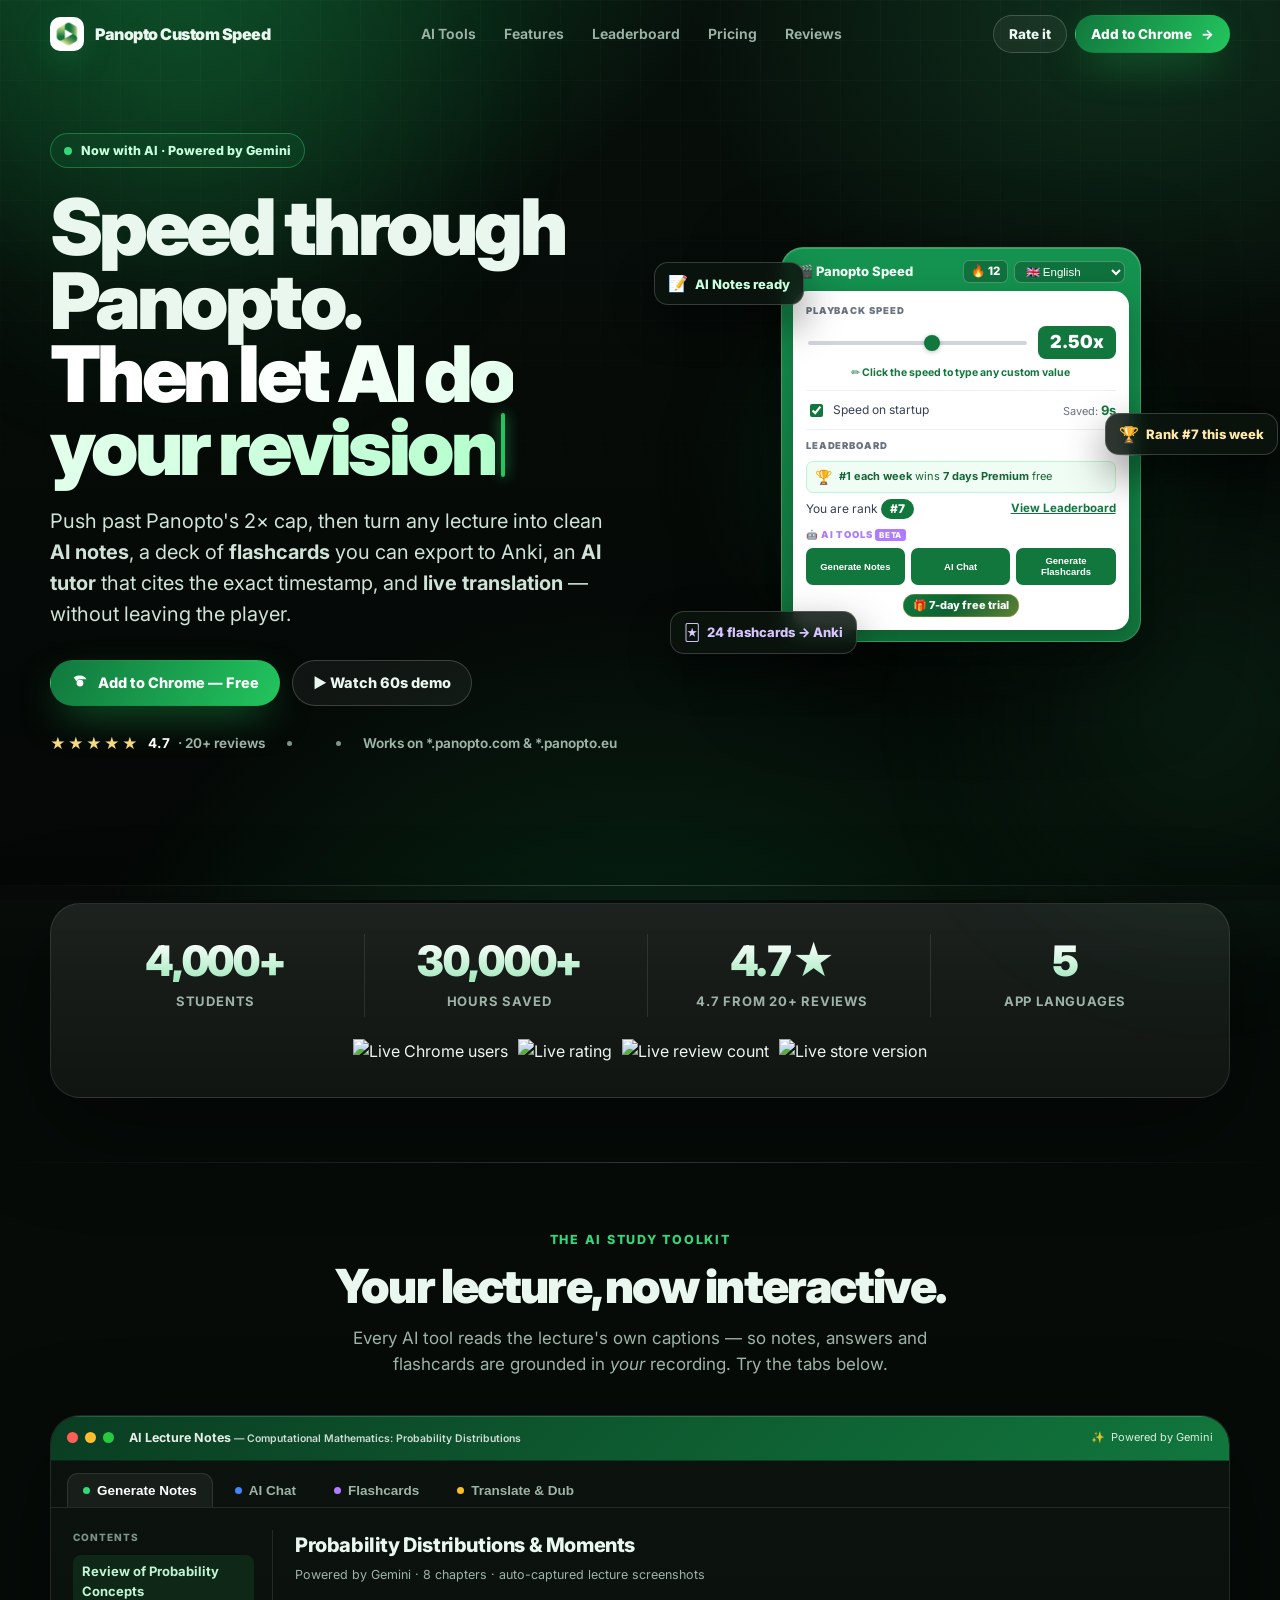
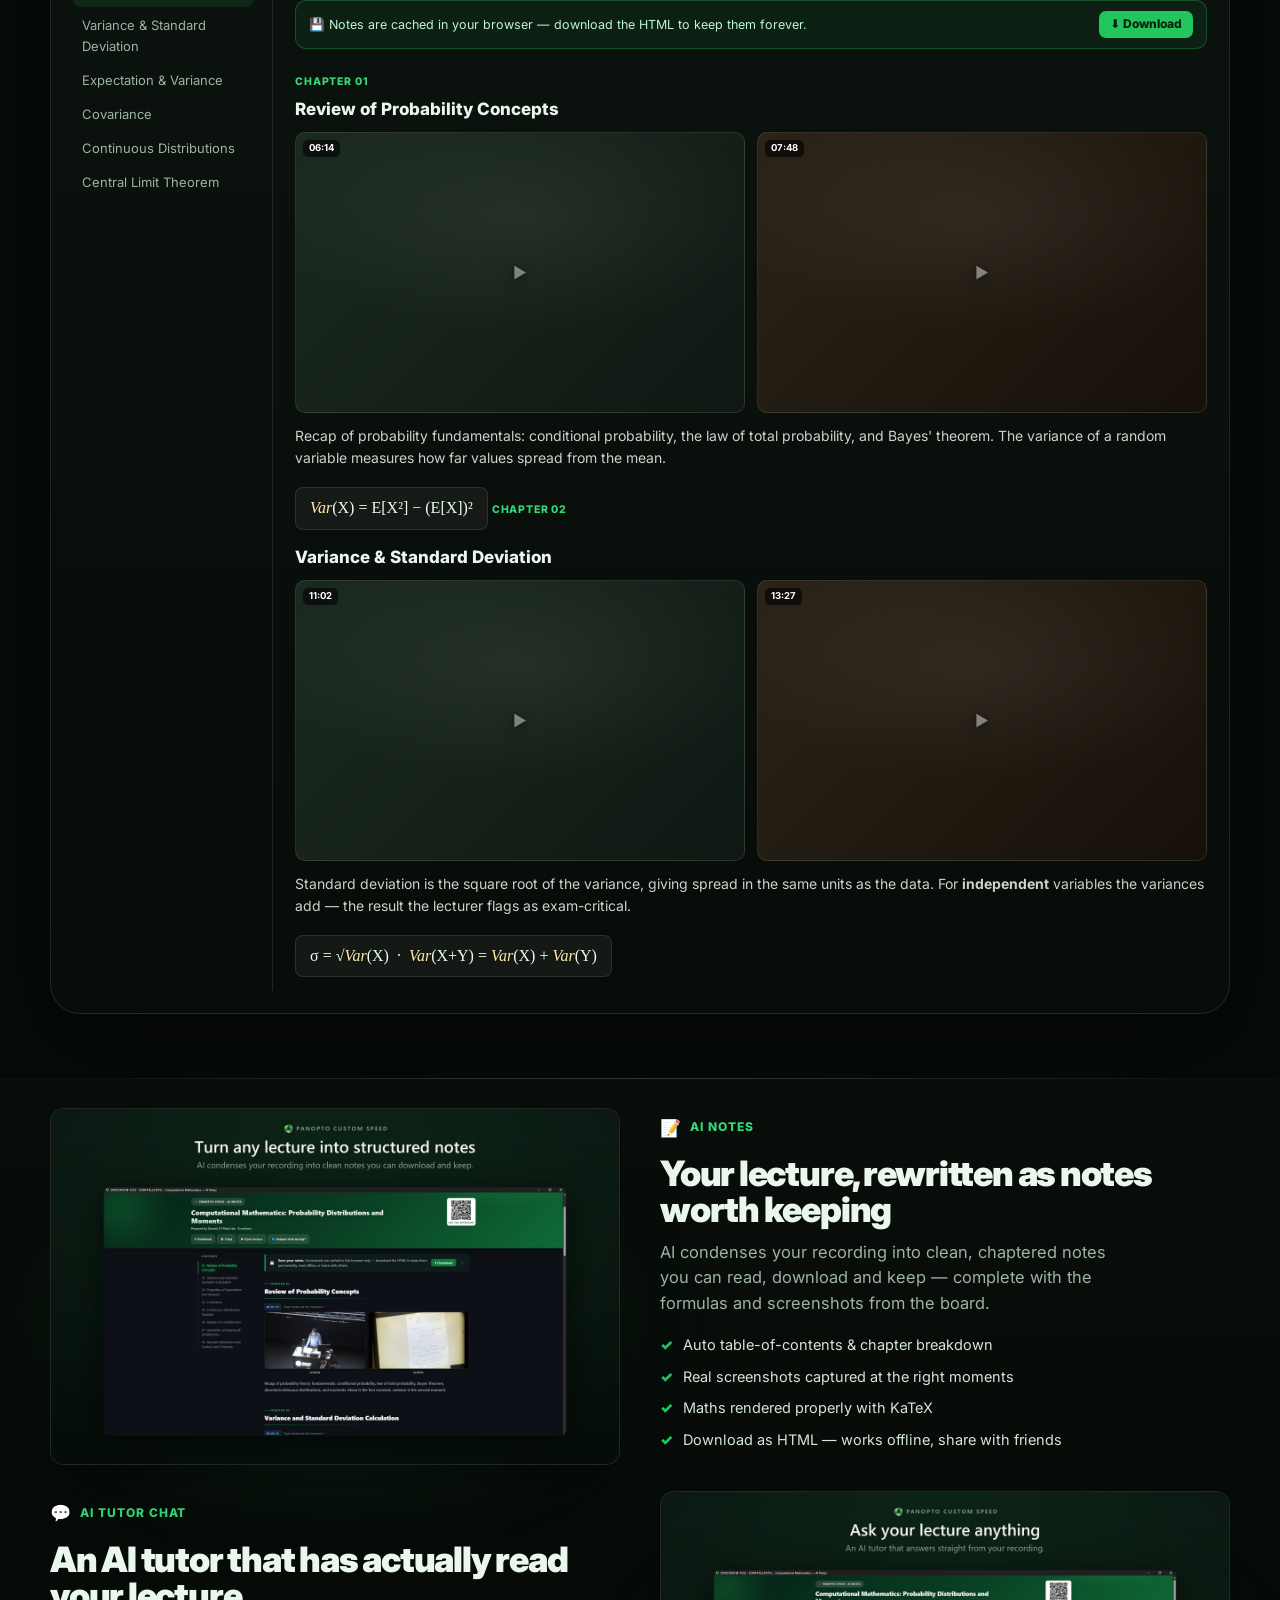
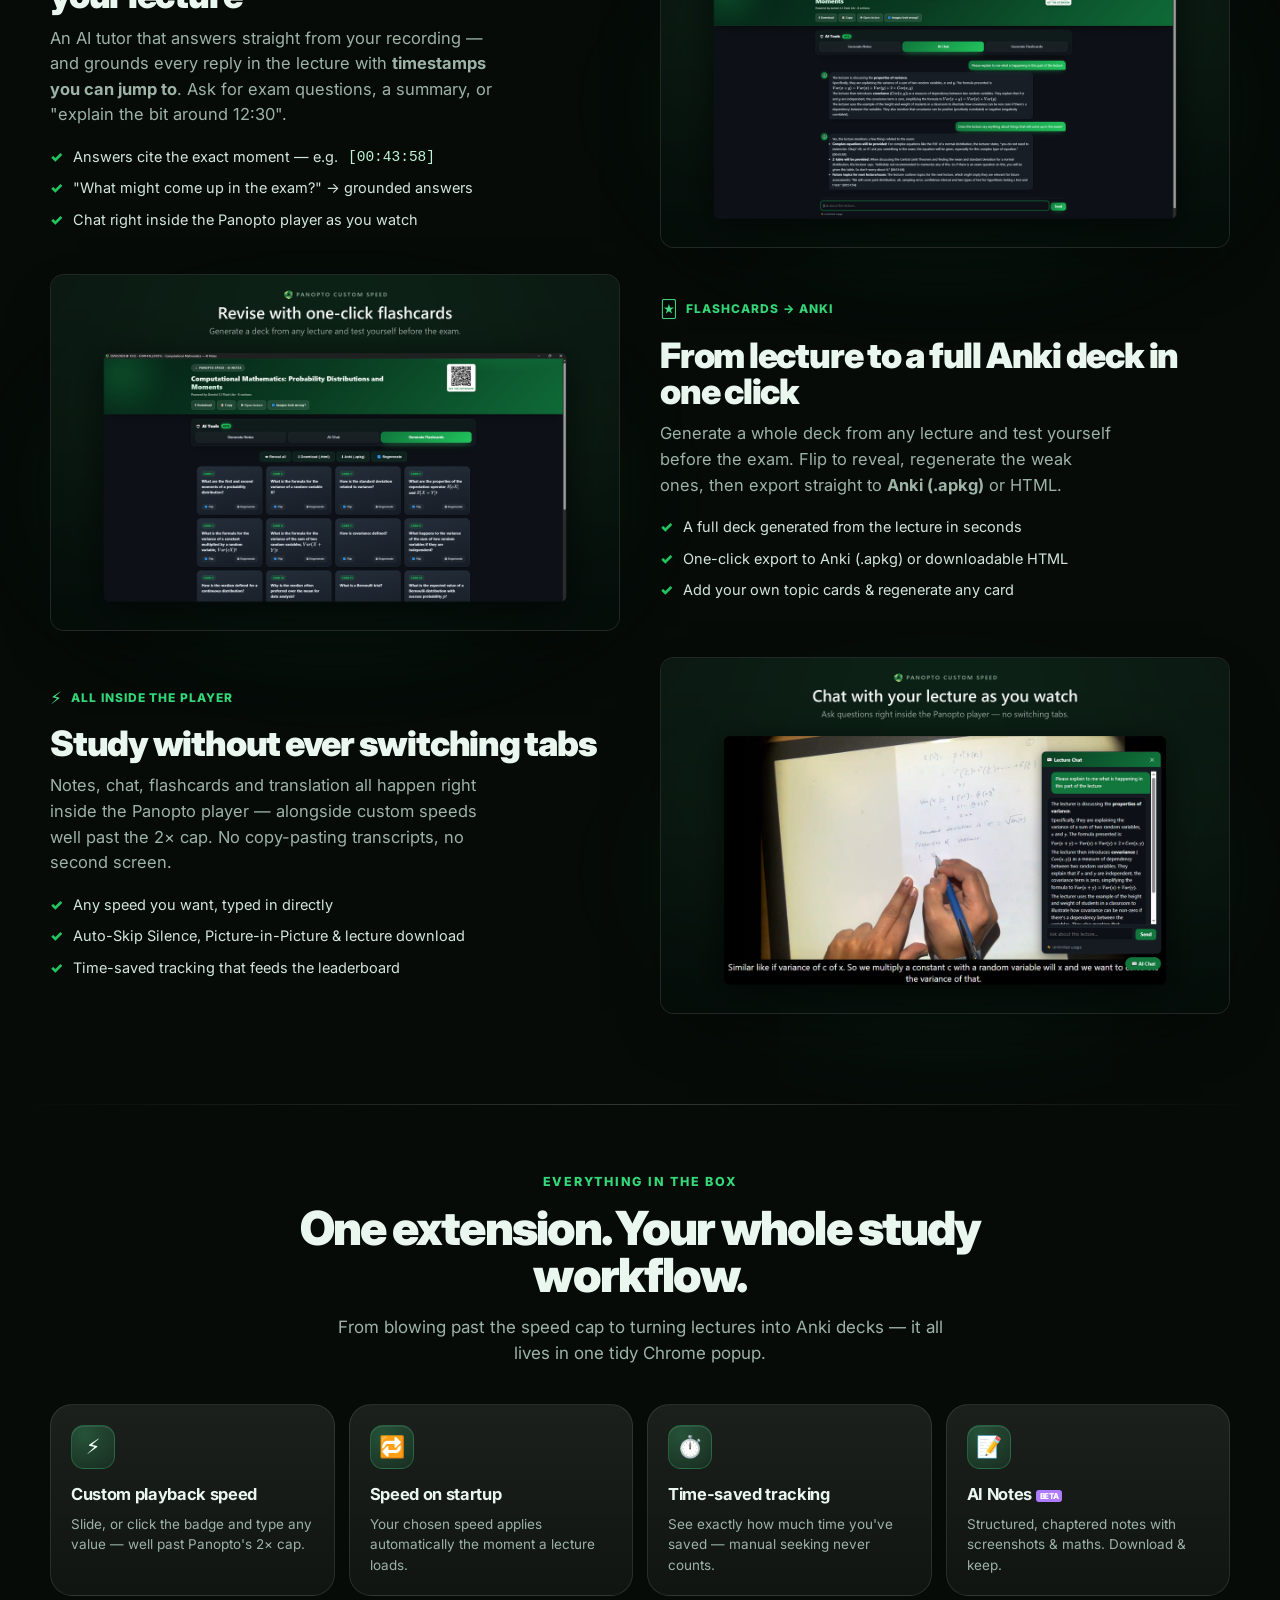
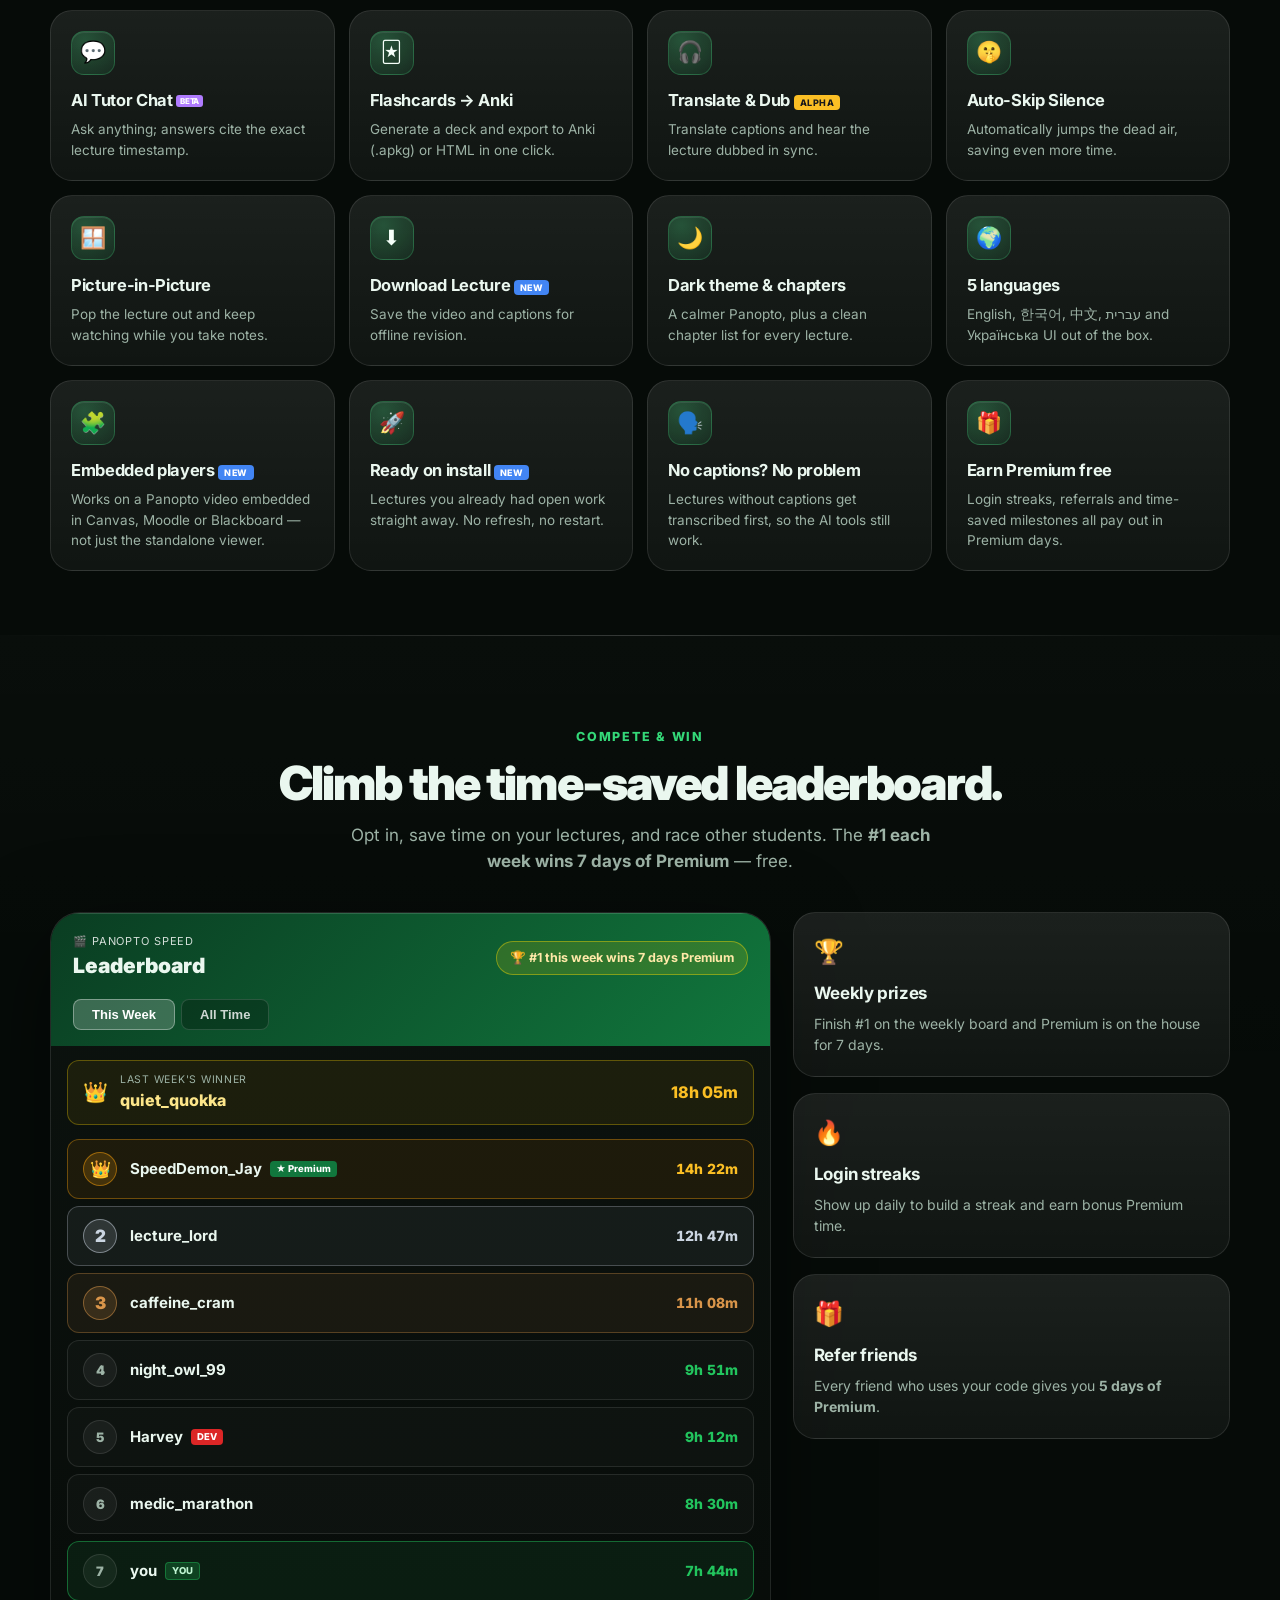
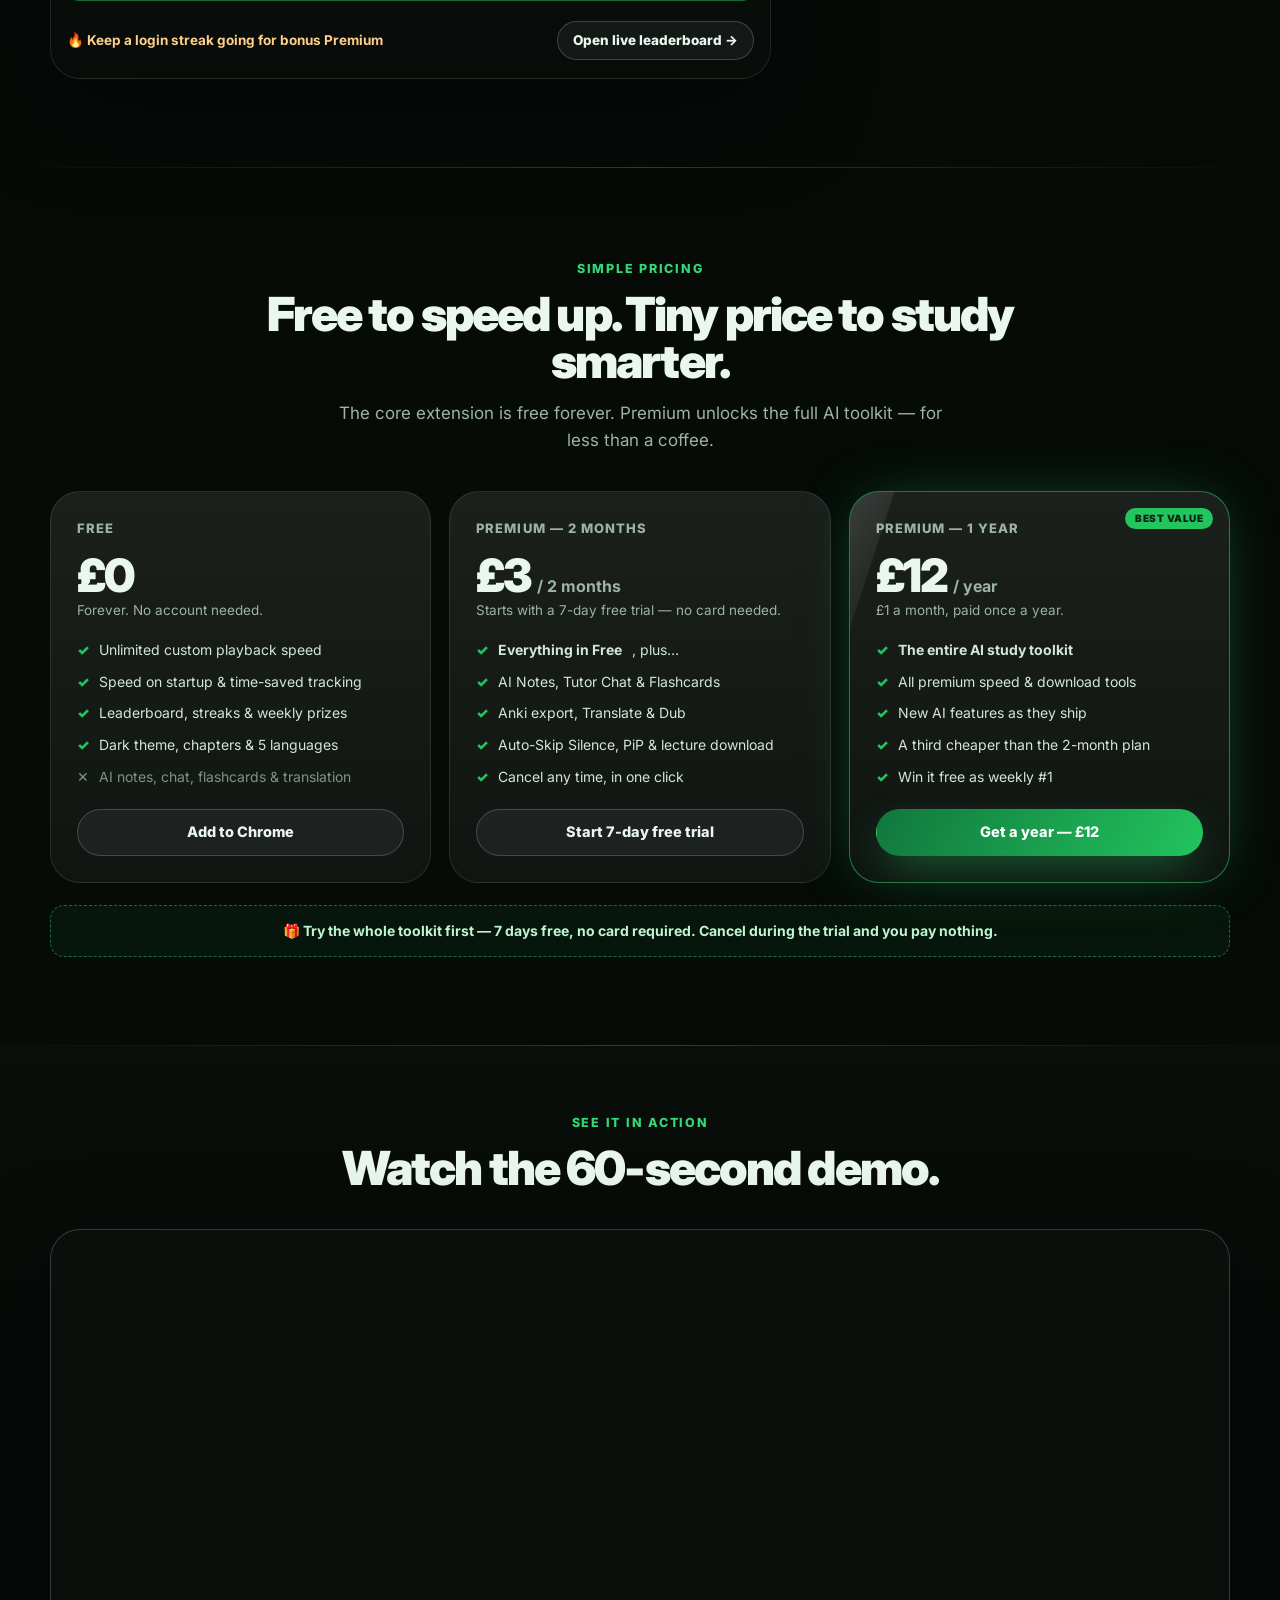
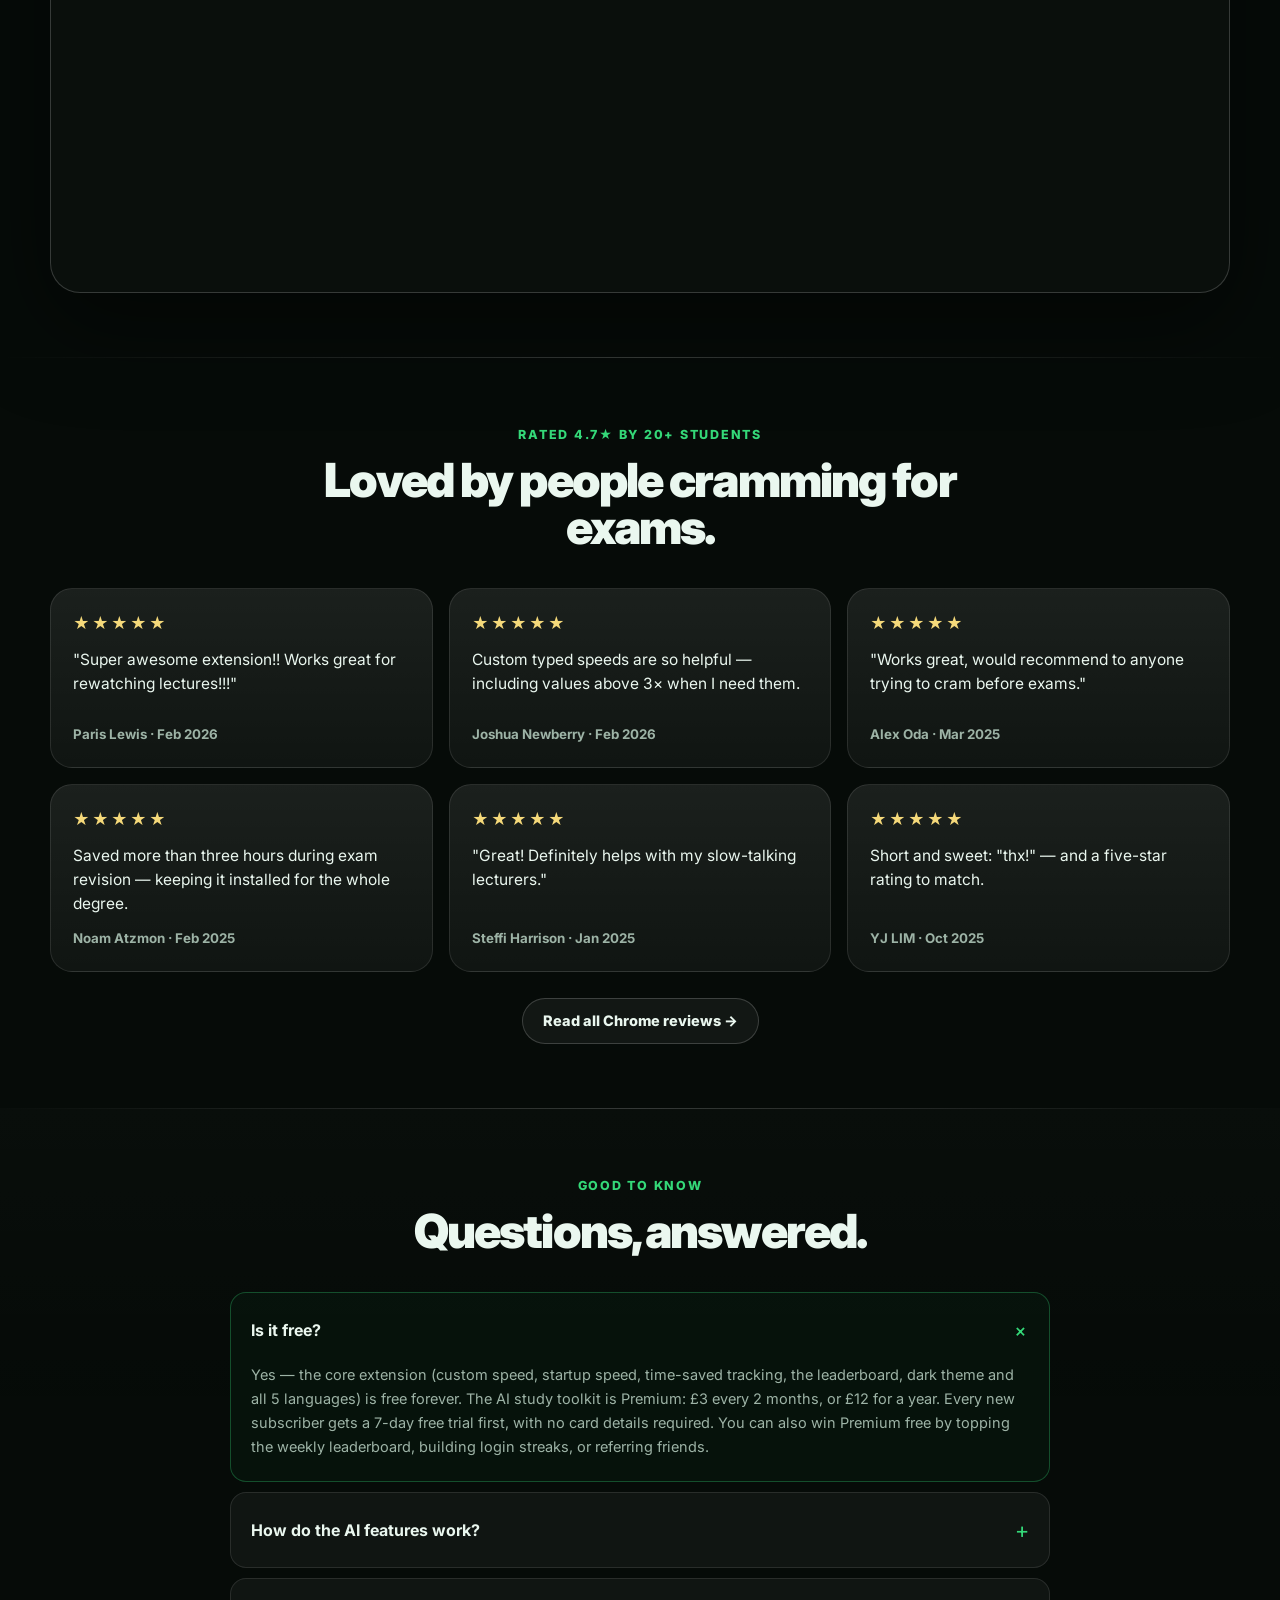
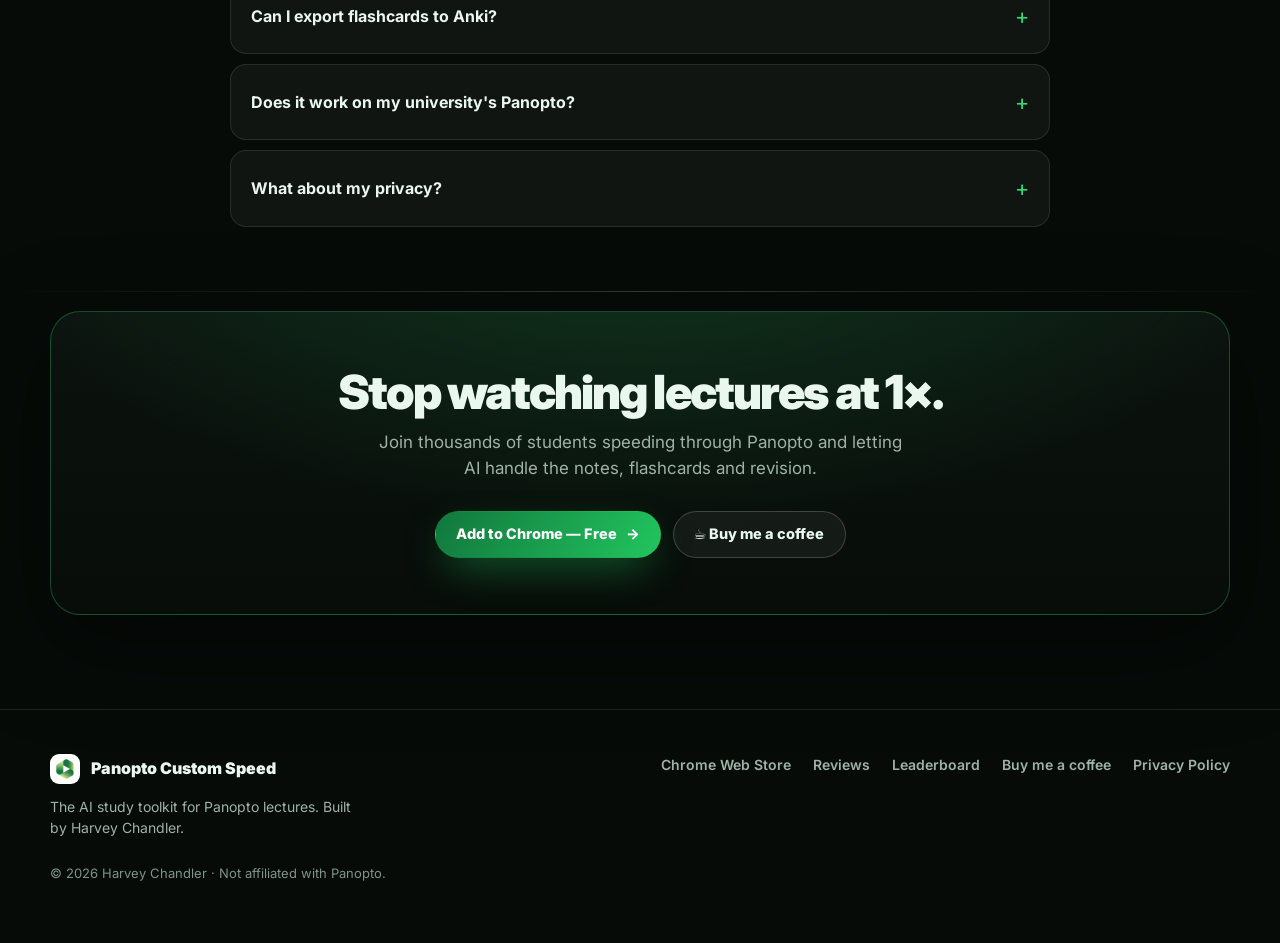
==== commit 5eb0cdf3: "z" ====
--- a/index.html
+++ b/index.html
@@ -1,1367 +1,1361 @@
-<!DOCTYPE html>
-<html lang="en">
-<head>
-  <meta charset="UTF-8" />
-  <meta name="viewport" content="width=device-width, initial-scale=1.0" />
-  <title>Panopto Custom Speed — AI Notes, Flashcards & Translation</title>
-  <meta name="description" content="A Chrome extension for Panopto lectures: push past the 2× cap, then turn any lecture into AI notes, flashcards (export to Anki), an AI tutor chat, and translation. Track time saved and climb the weekly leaderboard." />
-  <link rel="canonical" href="https://harvey.github.io/Panopto-Extension/" />
-  <meta property="og:title" content="Panopto Custom Speed — AI Notes, Flashcards & Translation" />
-  <meta property="og:description" content="Custom playback speed plus an AI study toolkit: lecture notes, flashcards → Anki, an AI tutor that cites timestamps, translation/dubbing, and a time-saved leaderboard." />
-  <meta property="og:url" content="https://harvey.github.io/Panopto-Extension/" />
-  <meta property="og:type" content="website" />
-  <meta property="og:image" content="https://harvey.github.io/Panopto-Extension/img/speed-toolkit.png" />
-  <meta name="twitter:card" content="summary_large_image" />
-  <meta name="theme-color" content="#060b08" />
-  <link rel="icon" href="icon.png" />
-  <link rel="preconnect" href="https://fonts.googleapis.com" />
-  <link rel="preconnect" href="https://fonts.gstatic.com" crossorigin />
-  <link href="https://fonts.googleapis.com/css2?family=Inter:wght@400;500;600;700;800;900&display=swap" rel="stylesheet" />
-  <style>
-    :root {
-      --bg:        #060b08;
-      --bg-2:      #040705;
-      --green:     #11773D;
-      --green-2:   #0d6332;
-      --lime:      #22c55e;
-      --glow:      #34d878;
-      --gold:      #f5d97a;
-      --gold-2:    #fbbf24;
-      --bronze:    #d9954a;
-      --silver:    #cbd5e1;
-      --violet:    #b07cff;
-      --blue:      #4285f4;
-      --text:      #eaf7ef;
-      --text-soft: #c8d4cc;
-      --muted:     #9db3a6;
-      --muted-2:   #7d9488;
-      --line:      rgba(255,255,255,.10);
-      --line-2:    rgba(255,255,255,.18);
-      --card:      rgba(255,255,255,.045);
-      --card-2:    rgba(255,255,255,.085);
-      --radius:    22px;
-      --radius-lg: 30px;
-      --shadow:    0 30px 90px rgba(0,0,0,.5);
-      --ease:      cubic-bezier(.22,1,.36,1);
-    }
-    * { box-sizing: border-box; }
-    html { scroll-behavior: smooth; -webkit-text-size-adjust: 100%; overflow-x: hidden; }
-    body {
-      margin: 0;
-      font-family: Inter, ui-sans-serif, system-ui, -apple-system, BlinkMacSystemFont, "Segoe UI", Roboto, sans-serif;
-      color: var(--text);
-      background: var(--bg);
-      min-height: 100vh;
-      line-height: 1.55;
-      overflow-x: hidden;
-      -webkit-font-smoothing: antialiased;
-      -moz-osx-font-smoothing: grayscale;
-    }
-    /* layered ambient background */
-    .bg-layer { position: fixed; inset: 0; z-index: -3; pointer-events: none;
-      background:
-        radial-gradient(60rem 40rem at 12% -10%, rgba(17,119,61,.55), transparent 60%),
-        radial-gradient(50rem 38rem at 88% 2%, rgba(52,216,120,.16), transparent 55%),
-        radial-gradient(60rem 50rem at 50% 120%, rgba(13,99,50,.4), transparent 60%),
-        linear-gradient(180deg, #07100b 0%, #060b08 40%, #040705 100%);
-    }
-    .bg-grid { position: fixed; inset: 0; z-index: -2; pointer-events: none; opacity: .5;
-      background-size: 40px 40px;
-      background-image: linear-gradient(to right, rgba(255,255,255,.045) 1px, transparent 1px), linear-gradient(to bottom, rgba(255,255,255,.045) 1px, transparent 1px);
-      mask-image: linear-gradient(180deg, black, transparent 75%);
-      -webkit-mask-image: linear-gradient(180deg, black, transparent 75%);
-    }
-    .aurora { position: fixed; z-index: -2; pointer-events: none; border-radius: 50%; filter: blur(54px); opacity: .42; will-change: transform; }
-    .aurora.a1 { width: 44rem; height: 44rem; top: -16rem; left: -10rem; background: radial-gradient(circle, rgba(34,197,94,.4), transparent 70%); animation: drift1 22s ease-in-out infinite; }
-    .aurora.a2 { width: 38rem; height: 38rem; top: 26rem; right: -14rem; background: radial-gradient(circle, rgba(52,216,120,.26), transparent 70%); animation: drift2 27s ease-in-out infinite; }
-    @keyframes drift1 { 0%,100% { transform: translate(0,0) scale(1); } 50% { transform: translate(5rem,3rem) scale(1.12); } }
-    @keyframes drift2 { 0%,100% { transform: translate(0,0) scale(1); } 50% { transform: translate(-4rem,-3rem) scale(1.1); } }
-
-    a { color: inherit; text-decoration: none; }
-    img { max-width: 100%; display: block; }
-    ::selection { background: rgba(52,216,120,.3); }
-    .wrap { width: min(1180px, calc(100% - 36px)); margin: 0 auto; }
-
-    /* scroll progress bar */
-    .scroll-prog { position: fixed; top: 0; left: 0; right: 0; height: 3px; z-index: 100; transform: scaleX(0); transform-origin: 0 50%; background: linear-gradient(90deg, var(--green), var(--lime) 55%, var(--glow)); box-shadow: 0 0 12px rgba(52,216,120,.6); will-change: transform; }
-
-    /* typewriter rotor in the headline */
-    .rotor { white-space: nowrap; }
-    .rotor-caret { display: inline-block; width: 4px; height: .82em; margin-left: 6px; border-radius: 2px; background: var(--lime); -webkit-text-fill-color: var(--lime); vertical-align: -2px; box-shadow: 0 0 14px rgba(52,216,120,.8); animation: blink 1.05s steps(1) infinite; }
-
-    /* ── nav ── */
-    .nav { position: sticky; top: 0; z-index: 80; border-bottom: 1px solid transparent; transition: background .3s, border-color .3s, backdrop-filter .3s; }
-    .nav.scrolled { background: rgba(6,11,8,.72); border-bottom-color: var(--line); backdrop-filter: blur(16px); -webkit-backdrop-filter: blur(16px); }
-    .nav-inner { min-height: 68px; display: flex; align-items: center; justify-content: space-between; gap: 16px; }
-    .brand { display: inline-flex; align-items: center; gap: 11px; font-weight: 900; letter-spacing: -.03em; font-size: 16px; }
-    .brand img { width: 34px; height: 34px; border-radius: 10px; background: #fff; padding: 3px; box-shadow: 0 10px 26px rgba(17,119,61,.4); }
-    .nav-links { display: flex; align-items: center; gap: 4px; color: var(--muted); font-weight: 650; font-size: 14px; }
-    .nav-links a { padding: 8px 12px; border-radius: 999px; transition: color .15s, background .15s; }
-    .nav-links a:hover { color: #fff; background: rgba(255,255,255,.07); }
-    .nav-cta { display: inline-flex; align-items: center; gap: 8px; }
-    .btn { display: inline-flex; align-items: center; justify-content: center; gap: 9px; min-height: 44px; padding: 11px 20px; border-radius: 999px; font-weight: 800; font-size: 14.5px; border: 1px solid var(--line-2); background: rgba(255,255,255,.06); color: var(--text); cursor: pointer; transition: transform .16s var(--ease), background .16s, border-color .16s, box-shadow .16s; white-space: nowrap; }
-    .btn:hover { transform: translateY(-2px); background: rgba(255,255,255,.12); border-color: var(--line-2); }
-    .btn.primary { background: linear-gradient(120deg, var(--green) 0%, var(--lime) 58%, var(--glow) 120%); background-size: 180% 100%; background-position: 0 0; border-color: transparent; color: #fff; box-shadow: 0 16px 40px -12px rgba(34,197,94,.6); transition: transform .16s var(--ease), background-position .5s var(--ease), box-shadow .2s; }
-    .btn.primary:hover { background-position: 100% 0; transform: translateY(-2px); box-shadow: 0 22px 52px -12px rgba(34,197,94,.82); }
-    .nav-cta .btn.primary { animation: ctaGlow 3.4s ease-in-out infinite; }
-    @keyframes ctaGlow { 0%,100% { box-shadow: 0 10px 26px -12px rgba(34,197,94,.5); } 50% { box-shadow: 0 14px 40px -10px rgba(34,197,94,.85); } }
-    .btn.ghost { background: rgba(255,255,255,.05); }
-    .btn.sm { min-height: 38px; padding: 8px 15px; font-size: 13.5px; }
-    .btn .chev { transition: transform .16s; }
-    .btn:hover .chev { transform: translateX(3px); }
-    .nav-burger { display: none; }
-
-    /* ── hero ── */
-    .hero { padding: 64px 0 36px; position: relative; }
-    .hero-grid { display: grid; grid-template-columns: minmax(0,1.05fr) minmax(330px,.95fr); gap: 46px; align-items: center; }
-    .eyebrow { display: inline-flex; align-items: center; gap: 9px; padding: 7px 13px; border: 1px solid rgba(52,216,120,.38); border-radius: 999px; color: #c8ffdc; background: rgba(17,119,61,.18); font-size: 12.5px; font-weight: 800; margin-bottom: 22px; }
-    .pulse { width: 8px; height: 8px; border-radius: 50%; background: var(--glow); box-shadow: 0 0 0 0 rgba(52,216,120,.6); animation: pulse 2.2s infinite; }
-    @keyframes pulse { 0% { box-shadow: 0 0 0 0 rgba(52,216,120,.55); } 70% { box-shadow: 0 0 0 9px rgba(52,216,120,0); } 100% { box-shadow: 0 0 0 0 rgba(52,216,120,0); } }
-    h1 { margin: 0; font-size: clamp(42px, 6.4vw, 78px); line-height: .94; letter-spacing: -.045em; font-weight: 900; }
-    .grad { background: linear-gradient(100deg, #fff 10%, #b6ffce 45%, #7fe0ff 70%, #fff 100%); background-size: 220% 100%; -webkit-background-clip: text; background-clip: text; color: transparent; animation: shimmer 7s linear infinite; }
-    @keyframes shimmer { to { background-position: 220% 0; } }
-    .lead { max-width: 560px; color: #cfe3d6; font-size: clamp(16.5px, 1.7vw, 20px); margin: 22px 0 0; }
-    .actions { display: flex; flex-wrap: wrap; gap: 12px; margin-top: 30px; }
-    .trust { display: flex; flex-wrap: wrap; align-items: center; gap: 16px 22px; margin-top: 26px; }
-    .trust-stars { color: var(--gold); letter-spacing: 2px; font-size: 15px; }
-    .trust-item { display: flex; align-items: center; gap: 8px; color: var(--muted); font-size: 13.5px; font-weight: 650; }
-    .trust-item img { height: 26px; }
-    .trust-dot { width: 5px; height: 5px; border-radius: 50%; background: var(--muted-2); }
-
-    /* popup mock */
-    .mock-stage { position: relative; display: flex; justify-content: center; perspective: 1400px; }
-    .mock-stage::before { content: ""; position: absolute; inset: 8% 6% -4%; background: radial-gradient(closest-side, rgba(17,119,61,.5), transparent); filter: blur(48px); }
-    .floaty { animation: floaty 6.5s ease-in-out infinite; }
-    @keyframes floaty { 0%,100% { transform: translateY(0) rotateX(0) rotate(1.4deg); } 50% { transform: translateY(-14px) rotateX(2deg) rotate(1.4deg); } }
-    .popup-shell { position: relative; width: 360px; max-width: 100%; background: linear-gradient(180deg, #149350, var(--green)); border-radius: 22px; padding: 11px; border: 1px solid rgba(255,255,255,.2); box-shadow: var(--shadow), inset 0 1px 0 rgba(255,255,255,.18); transform-style: preserve-3d; transition: transform .18s var(--ease), box-shadow .18s var(--ease); }
-    .pop-top { display: flex; align-items: center; justify-content: space-between; padding: 1px 4px 8px; }
-    .pop-title { font-size: 13px; font-weight: 800; color: rgba(255,255,255,.95); }
-    .pop-top-right { display: flex; align-items: center; gap: 6px; }
-    .streak-chip { display: inline-flex; align-items: center; gap: 3px; background: rgba(0,0,0,.22); color: #fff; border: 1px solid rgba(255,255,255,.25); border-radius: 6px; padding: 2px 7px; font-size: 11.5px; font-weight: 800; }
-    .lang-select { background: rgba(0,0,0,.22); color: #fff; border: 1px solid rgba(255,255,255,.26); border-radius: 7px; padding: 3px 7px; font-size: 11.5px; outline: none; cursor: pointer; }
-    .lang-select option { color: #1f2937; background: #fff; }
-    .pop-card { background: #fff; color: #111827; border-radius: 15px; padding: 13px; box-shadow: 0 10px 26px rgba(0,0,0,.22); }
-    .slabel { color: #6b7280; text-transform: uppercase; letter-spacing: .1em; font-size: 9.5px; font-weight: 900; margin-bottom: 7px; }
-    .speed-row { display: flex; align-items: center; gap: 9px; }
-    .slider { -webkit-appearance: none; appearance: none; width: 100%; height: 4px; border-radius: 999px; background: #d1d5db; outline: none; }
-    .slider::-webkit-slider-thumb { -webkit-appearance: none; width: 16px; height: 16px; border-radius: 50%; background: var(--green); box-shadow: 0 1px 5px rgba(0,0,0,.25); cursor: pointer; }
-    .slider::-moz-range-thumb { width: 16px; height: 16px; border: none; border-radius: 50%; background: var(--green); cursor: pointer; }
-    .speed-badge-wrap { width: 78px; flex-shrink: 0; }
-    .speed-badge { display: block; width: 100%; text-align: center; background: var(--green); color: #fff; border-radius: 8px; padding: 4px 0; font-size: 18px; line-height: 1.15; font-weight: 900; cursor: pointer; border: 2px solid transparent; }
-    .speed-badge:focus { outline: none; background: var(--green-2); border-color: #0a5028; }
-    .edit-hint { margin-top: 6px; color: var(--green); text-align: center; font-size: 10.5px; font-weight: 700; }
-    .pop-divider { height: 1px; background: #f0f0f0; margin: 9px 0; }
-    .row-flex { display: flex; align-items: center; gap: 7px; }
-    .saved-pill { margin-left: auto; font-size: 11px; color: #6b7280; }
-    .saved-pill strong { color: var(--green); font-size: 13px; }
-    .prize { display: flex; align-items: center; gap: 7px; background: #f0fdf4; border: 1px solid #bbf7d0; border-radius: 7px; padding: 5px 8px; margin: 6px 0; font-size: 11px; color: #166534; line-height: 1.4; }
-    .leader-row { display: flex; align-items: center; justify-content: space-between; gap: 8px; margin: 5px 0; }
-    .rank { display: inline-block; background: var(--green); color: #fff; border-radius: 999px; padding: 1px 9px; font-weight: 800; font-size: 12px; }
-    .mock-link { color: var(--green); text-decoration: underline; font-size: 11.5px; font-weight: 700; }
-    .ai-subhead { font-size: 9.5px; font-weight: 900; text-transform: uppercase; letter-spacing: .08em; color: var(--violet); margin: 9px 0 5px; }
-    .ai-row { display: grid; grid-template-columns: repeat(3,1fr); gap: 6px; }
-    .ai-btn { background: var(--green); color: #fff; border: none; border-radius: 7px; padding: 7px 3px; font-size: 9.5px; font-weight: 800; line-height: 1.2; text-align: center; cursor: pointer; transition: background .15s, transform .15s; }
-    .ai-btn:hover { background: var(--green-2); transform: translateY(-1px); }
-    .ai-beta { font-size: 8px; background: var(--violet); color: #fff; border-radius: 3px; padding: 1px 4px; font-weight: 800; vertical-align: middle; }
-    .prem-pill { display: inline-flex; align-items: center; gap: 4px; margin-top: 9px; padding: 3px 10px; border-radius: 999px; color: #fff; font-weight: 800; font-size: 11px; background: linear-gradient(135deg, var(--green) 0%, var(--green-2) 45%, #d4af37 180%); box-shadow: inset 0 0 0 .5px rgba(252,211,77,.5); }
-
-    /* floating chips around the popup */
-    .chip-float { position: absolute; z-index: 4; display: inline-flex; align-items: center; gap: 7px; padding: 8px 13px; border-radius: 14px; background: rgba(12,20,15,.86); border: 1px solid var(--line-2); backdrop-filter: blur(8px); -webkit-backdrop-filter: blur(8px); font-size: 13px; font-weight: 800; box-shadow: 0 18px 40px rgba(0,0,0,.45); }
-    .chip-float .ic { font-size: 16px; }
-    .chip-a { top: 4%; left: -7%; color: #c8ffdc; animation: floaty 7s ease-in-out infinite; }
-    .chip-b { top: 42%; right: -9%; color: #ffe9a8; animation: floaty 8s ease-in-out infinite .8s; }
-    .chip-c { bottom: -3%; left: -4%; color: #d8c4ff; animation: floaty 7.6s ease-in-out infinite .4s; }
-
-    /* ── reusable section bits ── */
-    section { padding: 64px 0; position: relative; }
-    main > section:nth-of-type(even) { background: linear-gradient(180deg, rgba(255,255,255,.016), transparent 42%); }
-    main > section + section::before { content: ""; position: absolute; inset: 0 0 auto; height: 1px; background: linear-gradient(90deg, transparent, var(--line-2), transparent); }
-    #leaderboard, #pricing { padding: 88px 0; }
-    .section-head { max-width: 760px; margin: 0 auto 38px; text-align: center; }
-    .section-head.left { margin-left: 0; text-align: left; }
-    .kicker { display: inline-block; color: var(--glow); font-weight: 800; font-size: 12.5px; letter-spacing: .14em; text-transform: uppercase; margin-bottom: 12px; }
-    h2 { margin: 0; font-size: clamp(29px, 4vw, 47px); line-height: 1; letter-spacing: -.04em; font-weight: 900; }
-    .section-head p { margin: 16px auto 0; color: var(--muted); font-size: 17px; max-width: 620px; }
-    .section-head.left p { margin-left: 0; }
-
-    /* reveal animation */
-    .reveal { opacity: 0; transform: translateY(28px) scale(.985); filter: blur(6px); transition: opacity .7s var(--ease), transform .7s var(--ease), filter .7s var(--ease); }
-    .reveal.in { opacity: 1; transform: none; filter: none; }
-
-    /* ── live stats band ── */
-    .stats-band { border: 1px solid var(--line); background: linear-gradient(180deg, var(--card-2), var(--card)); border-radius: var(--radius-lg); padding: 30px; box-shadow: var(--shadow); }
-    .stats-grid { display: grid; grid-template-columns: repeat(4,1fr); gap: 14px; text-align: center; }
-    .stat-num { font-size: clamp(28px,3.4vw,42px); font-weight: 900; letter-spacing: -.03em; background: linear-gradient(180deg,#fff,#9fe9bb); -webkit-background-clip: text; background-clip: text; color: transparent; line-height: 1; }
-    .stat-label { color: var(--muted); font-size: 13px; font-weight: 700; margin-top: 9px; text-transform: uppercase; letter-spacing: .06em; }
-    .stat-cell { padding: 6px; }
-    .stat-cell + .stat-cell { border-left: 1px solid var(--line); }
-    .shields { display: flex; flex-wrap: wrap; justify-content: center; gap: 10px; margin-top: 22px; }
-    .shields img { height: 28px; }
-
-    /* ── AI demo (interactive) ── */
-    .demo-wrap { border: 1px solid var(--line); background: linear-gradient(180deg, rgba(13,20,16,.9), rgba(8,13,10,.92)); border-radius: var(--radius-lg); overflow: hidden; box-shadow: var(--shadow); }
-    .demo-chrome { display: flex; align-items: center; gap: 7px; padding: 12px 16px; border-bottom: 1px solid rgba(0,0,0,.35); background: linear-gradient(135deg, #0a3d22, var(--green)); box-shadow: inset 0 1px 0 rgba(255,255,255,.14); }
-    .dot { width: 11px; height: 11px; border-radius: 50%; }
-    .dot.r { background: #ff5f57; } .dot.y { background: #febc2e; } .dot.g { background: #28c840; }
-    .demo-chrome-title { margin-left: 8px; font-size: 12.5px; font-weight: 700; color: rgba(255,255,255,.9); }
-    .demo-chrome-title small { color: rgba(255,255,255,.8); font-weight: 600; }
-    .demo-gemini { margin-left: auto; font-size: 11px; color: rgba(255,255,255,.85); display: inline-flex; align-items: center; gap: 6px; }
-    .demo-gemini .spark { animation: sparkle 2.6s ease-in-out infinite; }
-    @keyframes sparkle { 0%,100% { opacity: .6; transform: scale(.92); } 50% { opacity: 1; transform: scale(1.12); } }
-    .demo-tabs { display: flex; gap: 6px; padding: 12px 16px 0; flex-wrap: wrap; }
-    .demo-tab { display: inline-flex; align-items: center; gap: 7px; padding: 9px 15px; border-radius: 11px 11px 0 0; font-weight: 700; font-size: 13.5px; color: var(--muted); background: transparent; border: 1px solid transparent; border-bottom: none; cursor: pointer; transition: color .15s, background .15s; }
-    .demo-tab:hover { color: var(--text); }
-    .demo-tab.active { color: #fff; background: rgba(255,255,255,.05); border-color: var(--line); }
-    .demo-tab .tdot { width: 7px; height: 7px; border-radius: 50%; }
-    .demo-body { padding: 22px; min-height: 360px; border-top: 1px solid var(--line); }
-    .demo-panel { display: none; animation: fadeUp .5s var(--ease); }
-    .demo-panel.active { display: block; }
-    @keyframes fadeUp { from { opacity: 0; transform: translateY(12px); } to { opacity: 1; transform: none; } }
-
-    /* notes panel */
-    .notes-layout { display: grid; grid-template-columns: 200px minmax(0,1fr); gap: 22px; }
-    .toc { border-right: 1px solid var(--line); padding-right: 18px; }
-    .toc-label { color: var(--muted-2); text-transform: uppercase; letter-spacing: .1em; font-size: 10px; font-weight: 800; margin-bottom: 10px; }
-    .toc-item { padding: 6px 9px; border-radius: 8px; font-size: 13px; color: var(--muted); margin-bottom: 2px; transition: background .15s, color .15s; cursor: default; }
-    .toc-item.act { background: rgba(34,197,94,.12); color: #bff5d2; font-weight: 700; }
-    .notes-h { font-size: 20px; font-weight: 800; letter-spacing: -.02em; margin: 0 0 4px; }
-    .notes-meta { color: var(--muted); font-size: 12.5px; margin-bottom: 16px; }
-    .save-callout { display: flex; align-items: center; gap: 10px; background: rgba(34,197,94,.08); border: 1px solid rgba(34,197,94,.3); border-radius: 11px; padding: 10px 13px; margin-bottom: 18px; font-size: 12.5px; color: #bff5d2; }
-    .save-callout .dl { margin-left: auto; background: var(--lime); color: #06240f; border-radius: 7px; padding: 4px 11px; font-weight: 800; font-size: 12px; white-space: nowrap; }
-    .chap-tag { display: inline-block; color: var(--glow); font-size: 10.5px; font-weight: 800; letter-spacing: .08em; text-transform: uppercase; margin-bottom: 6px; }
-    .chap-h { font-size: 17px; font-weight: 800; margin: 0 0 10px; }
-    .shots { display: grid; grid-template-columns: 1fr 1fr; gap: 12px; margin-bottom: 12px; }
-    .shot { aspect-ratio: 16/10; border-radius: 10px; border: 1px solid var(--line); position: relative; overflow: hidden; background: linear-gradient(135deg,#1b2a20,#0f1813); }
-    .shot::after { content: "▶"; position: absolute; inset: 0; display: grid; place-items: center; font-size: 15px; color: rgba(255,255,255,.45); text-shadow: 0 2px 8px rgba(0,0,0,.5); }
-    .shot::before { content: ""; position: absolute; inset: 0; background: radial-gradient(80% 60% at 50% 30%, rgba(255,255,255,.06), transparent 70%); }
-    .shot .ts { position: absolute; left: 7px; top: 7px; background: rgba(0,0,0,.6); color: #fff; font-size: 9.5px; font-weight: 700; border-radius: 5px; padding: 1px 6px; }
-    .shot.board { background: linear-gradient(135deg,#2a2418,#161009); }
-    .notes-p { color: var(--text-soft, #c8d4cc); font-size: 14px; margin: 0 0 14px; }
-    .formula { display: inline-block; background: rgba(255,255,255,.05); border: 1px solid var(--line); border-radius: 8px; padding: 8px 14px; font-family: "Cambria Math", Georgia, serif; font-size: 16px; color: #eafff1; margin: 4px 0 14px; }
-    .formula i { color: #ffe9a8; }
-
-    /* chat panel */
-    .chat-log { display: flex; flex-direction: column; gap: 12px; max-width: 760px; margin: 0 auto; }
-    .bubble { max-width: 82%; padding: 11px 15px; border-radius: 16px; font-size: 14px; line-height: 1.6; }
-    .bubble.user { align-self: flex-end; background: linear-gradient(135deg,var(--green),var(--lime)); color: #fff; border-bottom-right-radius: 5px; box-shadow: 0 8px 20px -8px rgba(34,197,94,.6); }
-    .bubble.ai { align-self: flex-start; background: rgba(255,255,255,.05); border: 1px solid var(--line); border-bottom-left-radius: 5px; }
-    .bubble.ai strong { color: #fff; }
-    .ts-chip { display: inline-flex; align-items: center; gap: 4px; background: rgba(52,216,120,.16); color: #bff5d2; border: 1px solid rgba(52,216,120,.35); border-radius: 6px; padding: 0 6px; font-size: 11.5px; font-weight: 700; cursor: pointer; }
-    .ts-chip:hover { background: rgba(52,216,120,.28); }
-    .pop-in { animation: popIn .45s var(--ease) both; }
-    @keyframes popIn { from { opacity: 0; transform: translateY(10px) scale(.97); } to { opacity: 1; transform: none; } }
-    .caret { display: inline-block; width: 8px; height: 16px; background: var(--lime); margin-left: 2px; vertical-align: -3px; animation: blink 1s steps(1) infinite; }
-    @keyframes blink { 50% { opacity: 0; } }
-    .chat-inputbar { display: flex; gap: 10px; max-width: 760px; margin: 18px auto 0; }
-    .chat-fakeinput { flex: 1; background: rgba(255,255,255,.04); border: 1px solid var(--line); border-radius: 12px; padding: 11px 15px; color: var(--muted); font-size: 13.5px; }
-    .chat-send { background: var(--lime); color: #06240f; border: none; border-radius: 12px; padding: 0 20px; font-weight: 800; cursor: pointer; }
-
-    /* flashcards panel */
-    .fc-bar { display: flex; flex-wrap: wrap; gap: 8px; justify-content: center; margin-bottom: 20px; }
-    .fc-tool { font-size: 12.5px; font-weight: 700; color: var(--muted); background: rgba(255,255,255,.04); border: 1px solid var(--line); border-radius: 9px; padding: 7px 13px; cursor: pointer; transition: color .15s, border-color .15s; }
-    .fc-tool:hover { color: #fff; border-color: var(--line-2); }
-    .fc-tool.anki { color: #bff5d2; border-color: rgba(34,197,94,.4); background: rgba(34,197,94,.08); }
-    .fc-grid { display: grid; grid-template-columns: repeat(4,1fr); gap: 14px; }
-    .fc { perspective: 1100px; height: 168px; cursor: pointer; }
-    .fc-inner { position: relative; width: 100%; height: 100%; transition: transform .6s var(--ease); transform-style: preserve-3d; }
-    .fc.flip .fc-inner { transform: rotateY(180deg); }
-    .fc-face { position: absolute; inset: 0; backface-visibility: hidden; -webkit-backface-visibility: hidden; border-radius: 14px; border: 1px solid var(--line); padding: 14px; display: flex; flex-direction: column; }
-    .fc-front { background: linear-gradient(180deg, rgba(255,255,255,.06), rgba(255,255,255,.02)); }
-    .fc-back { background: linear-gradient(180deg, rgba(34,197,94,.14), rgba(17,119,61,.06)); transform: rotateY(180deg); border-color: rgba(34,197,94,.35); }
-    .fc-cardno { font-size: 9px; font-weight: 800; letter-spacing: .1em; color: var(--muted-2); text-transform: uppercase; }
-    .fc-q { font-size: 13px; font-weight: 700; margin-top: 8px; flex: 1; display: flex; align-items: center; }
-    .fc-a { font-size: 12.5px; color: #d6ffe4; margin-top: 8px; flex: 1; display: flex; align-items: center; }
-    .fc-hint { font-size: 10px; color: var(--muted-2); font-weight: 700; margin-top: auto; }
-    .fc-back .fc-hint { color: #8fd6a8; }
-
-    /* translation panel */
-    .tr-wrap { max-width: 720px; margin: 0 auto; }
-    .tr-row { display: flex; align-items: center; gap: 12px; margin-bottom: 14px; flex-wrap: wrap; justify-content: center; }
-    .tr-langs { display: inline-flex; align-items: center; gap: 10px; background: rgba(255,255,255,.04); border: 1px solid var(--line); border-radius: 999px; padding: 6px 8px; }
-    .tr-pill { padding: 5px 13px; border-radius: 999px; font-size: 13px; font-weight: 700; }
-    .tr-pill.from { color: var(--muted); }
-    .tr-pill.to { background: rgba(34,197,94,.16); color: #bff5d2; border: 1px solid rgba(34,197,94,.35); }
-    .tr-arrow { color: var(--glow); font-weight: 900; }
-    .tr-card { border: 1px solid var(--line); border-radius: 14px; padding: 16px 18px; margin-bottom: 12px; background: rgba(255,255,255,.03); }
-    .tr-card .lab { font-size: 10.5px; font-weight: 800; letter-spacing: .08em; text-transform: uppercase; color: var(--muted-2); margin-bottom: 6px; }
-    .tr-card.src .txt { color: var(--muted); }
-    .tr-card.dst { background: rgba(34,197,94,.07); border-color: rgba(34,197,94,.3); }
-    .tr-card.dst .txt { color: #eafff1; font-weight: 600; }
-    .tr-play { display: inline-flex; align-items: center; gap: 9px; background: var(--lime); color: #06240f; border: none; border-radius: 11px; padding: 10px 18px; font-weight: 800; cursor: pointer; }
-    .tr-eq { display: flex; align-items: center; gap: 8px; justify-content: center; color: var(--muted); font-size: 13px; }
-    .tr-wave { display: inline-flex; gap: 3px; align-items: flex-end; height: 18px; }
-    .tr-wave span { width: 3px; background: var(--lime); border-radius: 2px; animation: wave 1s ease-in-out infinite; }
-    .tr-wave span:nth-child(2){animation-delay:.15s} .tr-wave span:nth-child(3){animation-delay:.3s} .tr-wave span:nth-child(4){animation-delay:.45s} .tr-wave span:nth-child(5){animation-delay:.6s}
-    @keyframes wave { 0%,100% { height: 5px; } 50% { height: 18px; } }
-
-    /* ── showcase split (store screenshots) ── */
-    .showcase { display: grid; grid-template-columns: 1fr 1fr; gap: 40px; align-items: center; margin-bottom: 26px; }
-    .showcase.rev .sc-media { order: 2; }
-    .sc-eyebrow { display: inline-flex; align-items: center; gap: 8px; color: var(--glow); font-weight: 800; font-size: 12px; letter-spacing: .08em; text-transform: uppercase; margin-bottom: 14px; }
-    .sc-eyebrow .ic { font-size: 17px; }
-    .showcase h3 { font-size: clamp(24px, 3vw, 35px); line-height: 1.04; letter-spacing: -.035em; margin: 0 0 12px; font-weight: 900; }
-    .showcase p { color: var(--muted); font-size: 16.5px; margin: 0 0 18px; max-width: 460px; }
-    .sc-list { display: flex; flex-direction: column; gap: 9px; margin: 0 0 8px; padding: 0; list-style: none; }
-    .sc-list li { display: flex; align-items: flex-start; gap: 10px; color: #d3e6da; font-size: 14.5px; }
-    .sc-list .tick { color: var(--lime); font-weight: 900; flex-shrink: 0; }
-    .sc-media { position: relative; }
-    .frame { border-radius: 14px; overflow: hidden; border: 1px solid var(--line); box-shadow: 0 24px 60px -28px rgba(0,0,0,.75); background: #0a0f0c; transition: transform .4s var(--ease), box-shadow .4s var(--ease); }
-    .frame:hover { box-shadow: 0 32px 70px -26px rgba(34,197,94,.35); }
-    .frame:hover { transform: translateY(-6px); }
-    .frame img { width: 100%; aspect-ratio: 16/10; object-fit: cover; object-position: top center; }
-    .sc-media::before { content: ""; position: absolute; inset: 10% -6% -10% -6%; background: radial-gradient(closest-side, rgba(34,197,94,.28), transparent); filter: blur(46px); z-index: -1; }
-
-    /* ── feature grid ── */
-    .feat-grid { display: grid; grid-template-columns: repeat(4,1fr); gap: 14px; }
-    .feat { border: 1px solid var(--line); background: linear-gradient(180deg, var(--card-2), var(--card)); border-radius: var(--radius); padding: 20px; transition: transform .2s var(--ease), border-color .2s, background .2s; position: relative; overflow: hidden; }
-    .feat:hover { transform: translateY(-5px); border-color: rgba(52,216,120,.35); background: linear-gradient(180deg, rgba(34,197,94,.08), var(--card)); }
-    .feat-ic { width: 44px; height: 44px; display: grid; place-items: center; border-radius: 13px; font-size: 21px; margin-bottom: 13px; background: radial-gradient(120% 120% at 30% 20%, rgba(52,216,120,.28), rgba(17,119,61,.12)); border: 1px solid rgba(52,216,120,.25); box-shadow: inset 0 1px 0 rgba(255,255,255,.08); }
-    .feat-ic, .sc-eyebrow .ic, .chip-float .ic, .mini-card .ic { filter: grayscale(.12) brightness(1.04); }
-    .feat h4 { margin: 0 0 6px; font-size: 16.5px; letter-spacing: -.02em; }
-    .feat p { margin: 0; color: var(--muted); font-size: 13.5px; line-height: 1.5; }
-    .feat .badge { position: absolute; top: 14px; right: 14px; font-size: 9px; font-weight: 800; letter-spacing: .05em; border-radius: 4px; padding: 2px 6px; }
-    .badge.new { background: var(--blue); color: #fff; }
-    .badge.beta { background: var(--violet); color: #fff; }
-    .badge.alpha { background: var(--gold-2); color: #1b1b1b; }
-
-    /* ── leaderboard ── */
-    .lb-card { border: 1px solid var(--line); background: linear-gradient(180deg, rgba(13,20,16,.92), rgba(8,13,10,.94)); border-radius: var(--radius-lg); overflow: hidden; box-shadow: var(--shadow); }
-    .lb-head { background: linear-gradient(135deg, #0a3d22 0%, var(--green) 100%); padding: 20px 22px 16px; box-shadow: inset 0 1px 0 rgba(255,255,255,.14); }
-    .lb-head-top { display: flex; align-items: center; justify-content: space-between; gap: 12px; flex-wrap: wrap; }
-    .lb-head h3 { margin: 0; font-size: 21px; font-weight: 900; }
-    .lb-head .eyebrow2 { font-size: 11px; color: rgba(255,255,255,.82); text-transform: uppercase; letter-spacing: .08em; }
-    .lb-prize { display: inline-flex; align-items: center; gap: 8px; background: rgba(255,221,0,.14); border: 1px solid rgba(255,221,0,.4); border-radius: 999px; padding: 6px 13px; font-size: 12.5px; font-weight: 700; color: #ffe9a8; }
-    .lb-tabs { display: flex; gap: 6px; margin-top: 16px; }
-    .lb-tab { flex: 0 0 auto; background: rgba(0,0,0,.25); color: rgba(255,255,255,.8); border: 1px solid rgba(255,255,255,.14); border-radius: 8px; padding: 7px 18px; font-size: 13px; font-weight: 800; cursor: pointer; transition: background .15s, color .15s; }
-    .lb-tab.active { background: rgba(255,255,255,.2); color: #fff; border-color: rgba(255,255,255,.35); }
-    .lb-winner { margin: 14px 16px 0; display: flex; align-items: center; gap: 12px; background: rgba(255,215,0,.07); border: 1px solid rgba(255,215,0,.3); border-radius: 12px; padding: 11px 15px; }
-    .lb-winner .crown { font-size: 20px; }
-    .lb-winner .lab { font-size: 10.5px; color: var(--muted); text-transform: uppercase; letter-spacing: .07em; }
-    .lb-winner .nm { font-weight: 800; color: #fde68a; }
-    .lb-winner .tm { margin-left: auto; font-weight: 800; color: var(--gold-2); }
-    .lb-list { padding: 14px 16px 20px; display: flex; flex-direction: column; gap: 7px; }
-    .lb-row { display: flex; align-items: center; gap: 13px; padding: 12px 15px; border-radius: 12px; background: rgba(255,255,255,.025); border: 1px solid var(--line); }
-    .lb-row.r1 { background: rgba(245,158,11,.08); border-color: rgba(245,158,11,.38); }
-    .lb-row.r2 { background: rgba(203,213,225,.06); border-color: rgba(203,213,225,.28); }
-    .lb-row.r3 { background: rgba(217,149,74,.08); border-color: rgba(217,149,74,.32); }
-    .lb-row.you { background: rgba(34,197,94,.09); border-color: rgba(34,197,94,.45); }
-    .lb-badge { width: 34px; height: 34px; border-radius: 50%; display: grid; place-items: center; font-weight: 900; font-size: 13px; flex-shrink: 0; background: rgba(255,255,255,.05); border: 1px solid var(--line); color: var(--muted); }
-    .lb-badge.gold { background: rgba(245,158,11,.18); color: var(--gold-2); border-color: rgba(245,158,11,.5); font-size: 17px; }
-    .lb-badge.silver { background: rgba(203,213,225,.14); color: var(--silver); border-color: rgba(203,213,225,.5); font-size: 17px; }
-    .lb-badge.bronze { background: rgba(217,149,74,.16); color: var(--bronze); border-color: rgba(217,149,74,.5); font-size: 17px; }
-    .lb-name { flex: 1; font-weight: 700; font-size: 15px; display: flex; align-items: center; gap: 8px; min-width: 0; }
-    .lb-name span { overflow: hidden; text-overflow: ellipsis; white-space: nowrap; }
-    .lb-tag { font-size: 9.5px; font-weight: 800; border-radius: 4px; padding: 1px 6px; flex-shrink: 0; }
-    .lb-tag.prem { background: var(--green); color: #fff; }
-    .lb-tag.dev { background: #dc2626; color: #fff; }
-    .lb-tag.me { background: rgba(34,197,94,.22); color: #bff5d2; border: 1px solid rgba(34,197,94,.4); }
-    .lb-time { font-weight: 800; font-size: 14px; color: var(--lime); flex-shrink: 0; font-variant-numeric: tabular-nums; }
-    .lb-row.r1 .lb-time { color: var(--gold-2); } .lb-row.r2 .lb-time { color: var(--silver); } .lb-row.r3 .lb-time { color: var(--bronze); }
-    .lb-foot { padding: 0 16px 18px; display: flex; gap: 12px; align-items: center; flex-wrap: wrap; justify-content: space-between; }
-    .lb-streak { display: inline-flex; align-items: center; gap: 8px; color: #ffcf8a; font-weight: 700; font-size: 13.5px; }
-    .lb-aside { display: flex; flex-direction: column; gap: 16px; }
-    .mini-card { border: 1px solid var(--line); background: linear-gradient(180deg, var(--card-2), var(--card)); border-radius: var(--radius); padding: 20px; }
-    .mini-card .ic { font-size: 24px; } .mini-card h4 { margin: 10px 0 6px; font-size: 17px; letter-spacing: -.02em; }
-    .mini-card p { margin: 0; color: var(--muted); font-size: 14px; }
-    .lb-split { display: grid; grid-template-columns: minmax(0,1.4fr) minmax(0,.85fr); gap: 22px; align-items: start; }
-
-    /* ── pricing ── */
-    .price-grid { display: grid; grid-template-columns: repeat(3,1fr); gap: 18px; align-items: stretch; }
-    .price { border: 1px solid var(--line); background: linear-gradient(180deg, var(--card-2), var(--card)); border-radius: var(--radius-lg); padding: 26px; display: flex; flex-direction: column; position: relative; overflow: hidden; }
-    .price.feat-plan { border-color: rgba(52,216,120,.5); box-shadow: 0 0 60px -20px rgba(34,197,94,.5); }
-    .price.feat-plan::before { content: ""; position: absolute; top: 0; left: -40%; width: 35%; height: 100%; background: linear-gradient(100deg, transparent, rgba(255,255,255,.12), transparent); transform: skewX(-18deg); animation: sweep 5s ease-in-out infinite; }
-    @keyframes sweep { 0% { left: -40%; } 55%,100% { left: 130%; } }
-    .price-name { font-size: 13px; text-transform: uppercase; letter-spacing: .08em; font-weight: 800; color: var(--muted); }
-    .best { position: absolute; top: 16px; right: 16px; background: var(--lime); color: #06240f; font-size: 10px; font-weight: 900; letter-spacing: .05em; border-radius: 999px; padding: 3px 10px; }
-    .price-amt { font-size: 46px; font-weight: 900; letter-spacing: -.04em; margin: 14px 0 2px; line-height: 1; }
-    .price-amt small { font-size: 16px; font-weight: 700; color: var(--muted); letter-spacing: 0; }
-    .price-sub { color: var(--muted); font-size: 13.5px; margin-bottom: 18px; }
-    .price ul { list-style: none; padding: 0; margin: 0 0 22px; display: flex; flex-direction: column; gap: 10px; }
-    .price li { display: flex; gap: 10px; align-items: flex-start; font-size: 14px; color: #d3e6da; }
-    .price li .tick { color: var(--lime); font-weight: 900; flex-shrink: 0; }
-    .price li.off { color: var(--muted-2); } .price li.off .tick { color: var(--muted-2); }
-    .price .btn { margin-top: auto; width: 100%; }
-    .promo { display: flex; align-items: center; gap: 12px; flex-wrap: wrap; justify-content: center; margin-top: 22px; border: 1px dashed rgba(52,216,120,.45); background: rgba(34,197,94,.06); border-radius: 14px; padding: 14px 18px; }
-    .promo-code { font-family: "Courier New", monospace; font-weight: 800; letter-spacing: .12em; background: var(--green); color: #fff; border-radius: 7px; padding: 5px 12px; font-size: 15px; }
-    .promo-copy { background: rgba(255,255,255,.07); border: 1px solid var(--line-2); color: var(--text); border-radius: 8px; padding: 6px 13px; font-weight: 700; font-size: 13px; cursor: pointer; transition: background .15s; }
-    .promo-copy:hover { background: rgba(255,255,255,.14); }
-
-    /* ── demo video ── */
-    .video-box { position: relative; width: 100%; aspect-ratio: 16/9; overflow: hidden; border-radius: var(--radius-lg); border: 1px solid var(--line-2); box-shadow: var(--shadow); background: #0a0f0c; }
-    .video-box iframe { width: 100%; height: 100%; border: 0; }
-
-    /* ── reviews ── */
-    .reviews { display: grid; grid-template-columns: repeat(3,1fr); gap: 16px; }
-    .review { border: 1px solid var(--line); background: linear-gradient(180deg, var(--card-2), var(--card)); border-radius: var(--radius); padding: 22px; display: flex; flex-direction: column; gap: 12px; min-height: 180px; }
-    .review .stars { color: var(--gold); letter-spacing: 2px; }
-    .review blockquote { margin: 0; font-size: 15.5px; color: #eaf7ef; line-height: 1.55; flex: 1; }
-    .review small { color: var(--muted); font-weight: 700; }
-
-    /* ── faq ── */
-    .faq { max-width: 820px; margin: 0 auto; display: flex; flex-direction: column; gap: 10px; }
-    details.q { border: 1px solid var(--line); background: var(--card); border-radius: 16px; padding: 4px 20px; transition: border-color .2s, background .2s; }
-    details.q[open] { border-color: rgba(52,216,120,.3); background: rgba(34,197,94,.04); }
-    details.q summary { cursor: pointer; list-style: none; padding: 16px 0; font-weight: 700; font-size: 16px; display: flex; align-items: center; justify-content: space-between; gap: 12px; }
-    details.q summary::-webkit-details-marker { display: none; }
-    details.q summary .pm { color: var(--glow); font-size: 22px; font-weight: 400; transition: transform .25s; flex-shrink: 0; }
-    details.q[open] summary .pm { transform: rotate(45deg); }
-    details.q p { margin: 0 0 18px; color: var(--muted); font-size: 14.5px; line-height: 1.65; }
-
-    /* ── final CTA ── */
-    .cta-band { text-align: center; border: 1px solid rgba(52,216,120,.3); background: radial-gradient(60rem 30rem at 50% -40%, rgba(34,197,94,.22), transparent 70%), linear-gradient(180deg, rgba(13,20,16,.9), rgba(8,13,10,.9)); border-radius: var(--radius-lg); padding: 56px 28px; box-shadow: var(--shadow); }
-    .cta-band h2 { margin: 0 0 14px; }
-    .cta-band p { color: var(--muted); max-width: 540px; margin: 0 auto 26px; font-size: 17px; }
-
-    /* ── language marquee ── */
-    .marquee { overflow: hidden; -webkit-mask-image: linear-gradient(90deg, transparent, #000 12%, #000 88%, transparent); mask-image: linear-gradient(90deg, transparent, #000 12%, #000 88%, transparent); }
-    .marquee-track { display: inline-flex; gap: 14px; white-space: nowrap; animation: marquee 26s linear infinite; padding: 4px 0; }
-    .marquee:hover .marquee-track { animation-play-state: paused; }
-    @keyframes marquee { to { transform: translateX(-50%); } }
-    .lang-chip { display: inline-flex; align-items: center; gap: 8px; border: 1px solid var(--line); background: var(--card); border-radius: 999px; padding: 8px 16px; font-size: 14px; font-weight: 600; color: var(--muted); }
-
-    /* ── footer ── */
-    footer { border-top: 1px solid var(--line); color: var(--muted); padding: 44px 0 60px; margin-top: 30px; }
-    .foot-grid { display: flex; flex-wrap: wrap; gap: 26px; justify-content: space-between; align-items: flex-start; }
-    .foot-links { display: flex; flex-wrap: wrap; gap: 22px; }
-    .foot-links a { color: var(--muted); font-size: 14px; font-weight: 600; transition: color .15s; }
-    .foot-links a:hover { color: #fff; }
-    .foot-brand { display: flex; align-items: center; gap: 11px; font-weight: 900; color: var(--text); }
-    .foot-brand img { width: 30px; height: 30px; border-radius: 9px; background: #fff; padding: 3px; }
-
-    /* keyboard focus visibility */
-    .btn:focus-visible, .demo-tab:focus-visible, .lb-tab:focus-visible, .ai-btn:focus-visible, .chat-send:focus-visible, .tr-play:focus-visible, .promo-copy:focus-visible, .mock-link:focus-visible, .fc-tool:focus-visible, .fc:focus-visible, .slider:focus-visible, .lang-select:focus-visible, .trust-item:focus-visible, .nav-links a:focus-visible, .foot-links a:focus-visible, details.q summary:focus-visible, .speed-badge:focus-visible { outline: 2px solid var(--glow); outline-offset: 2px; }
-
-    /* count-up no-flash */
-    [data-count] { font-variant-numeric: tabular-nums; }
-
-    /* ── responsive ── */
-    @media (max-width: 980px) {
-      .hero-grid { grid-template-columns: minmax(0,1fr); gap: 36px; }
-      .mock-stage { justify-content: center; margin-top: 8px; }
-      .stats-grid { grid-template-columns: repeat(2,1fr); gap: 22px 14px; }
-      .stat-cell:nth-child(2n) { border-left: 1px solid var(--line); }
-      .stat-cell:nth-child(odd) { border-left: none; }
-      .feat-grid { grid-template-columns: repeat(2,1fr); }
-      .fc-grid { grid-template-columns: repeat(2,1fr); }
-      .showcase { grid-template-columns: 1fr; gap: 26px; }
-      .showcase.rev .sc-media { order: 0; }
-      .lb-split { grid-template-columns: 1fr; }
-      .lb-aside { flex-direction: row; flex-wrap: wrap; }
-      .lb-aside .mini-card { flex: 1 1 200px; }
-      .price-grid { grid-template-columns: 1fr; max-width: 460px; margin: 0 auto; }
-      .reviews { grid-template-columns: 1fr; }
-      .notes-layout { grid-template-columns: 1fr; }
-      .toc { display: none; }
-    }
-    @media (max-width: 640px) {
-      .nav-links { display: none; }
-      .nav-cta .btn:not(.primary) { display: none; }
-      .stats-grid { grid-template-columns: repeat(2,1fr); }
-      .feat-grid { grid-template-columns: 1fr; }
-      .fc-grid { grid-template-columns: 1fr; }
-      .shots { grid-template-columns: 1fr; }
-      .lb-aside { flex-direction: column; }
-      .demo-body { padding: 16px; }
-      .demo-tabs { flex-wrap: nowrap; overflow-x: auto; -webkit-overflow-scrolling: touch; scrollbar-width: none; }
-      .demo-tabs::-webkit-scrollbar { display: none; }
-      .demo-tab { flex: 0 0 auto; white-space: nowrap; padding: 8px 12px; font-size: 12.5px; }
-      .chip-float { display: none; }
-      .aurora { display: none; }
-      .brand span { display: none; }
-      .popup-shell { width: 100%; max-width: 360px; }
-      .mock-stage::before { inset: 8% 2% -4%; }
-      h1 { font-size: clamp(33px, 9.5vw, 52px); overflow-wrap: break-word; }
-      .lead { font-size: 16px; }
-      .section-head p { font-size: 15.5px; }
-      .actions { flex-direction: column; align-items: stretch; }
-      section { padding: 50px 0; }
-      #leaderboard, #pricing { padding: 56px 0; }
-    }
-
-    @media (prefers-reduced-motion: reduce) {
-      html { scroll-behavior: auto; }
-      *, *::before, *::after { animation-duration: .001ms !important; animation-iteration-count: 1 !important; transition-duration: .001ms !important; }
-      .reveal { opacity: 1 !important; transform: none !important; filter: none !important; }
-      .aurora { display: none; }
-      .grad { background-position: 0 0; }
-    }
-  </style>
-</head>
-<body>
-  <div class="scroll-prog" id="scrollProg" aria-hidden="true"></div>
-  <div class="bg-layer"></div>
-  <div class="bg-grid"></div>
-  <div class="aurora a1"></div>
-  <div class="aurora a2"></div>
-
-  <!-- ── NAV ── -->
-  <nav class="nav" id="nav">
-    <div class="wrap nav-inner">
-      <a class="brand" href="#top">
-        <img src="icon.png" onerror="this.style.display='none'" alt="Panopto Custom Speed" />
-        <span>Panopto&nbsp;Custom&nbsp;Speed</span>
-      </a>
-      <div class="nav-links">
-        <a href="#ai">AI Tools</a>
-        <a href="#features">Features</a>
-        <a href="#leaderboard">Leaderboard</a>
-        <a href="#pricing">Pricing</a>
-        <a href="#reviews">Reviews</a>
-      </div>
-      <div class="nav-cta">
-        <a class="btn ghost sm" href="https://chromewebstore.google.com/detail/panopto-custom-speed/fnoppdfnaklabgfllejlefomclegmnam/reviews" target="_blank" rel="noreferrer">Rate it</a>
-        <a class="btn primary sm" href="https://chromewebstore.google.com/detail/panopto-custom-speed/fnoppdfnaklabgfllejlefomclegmnam" target="_blank" rel="noreferrer">Add to Chrome <span class="chev">→</span></a>
-      </div>
-    </div>
-  </nav>
-
-  <main id="top">
-    <!-- ── HERO ── -->
-    <section class="hero">
-      <div class="wrap hero-grid">
-        <div>
-          <div class="eyebrow reveal"><span class="pulse"></span> Now with AI · Powered by Gemini</div>
-          <h1 class="reveal" style="transition-delay:.05s">Speed through Panopto.<br><span class="grad">Then let AI do your <span class="rotor" id="rotor">notes</span></span><span class="rotor-caret" aria-hidden="true"></span></h1>
-          <p class="lead reveal" style="transition-delay:.12s">Push past Panopto's 2× cap, then turn any lecture into clean <strong>AI notes</strong>, a deck of <strong>flashcards</strong> you can export to Anki, an <strong>AI tutor</strong> that cites the exact timestamp, and <strong>live translation</strong> — without leaving the player.</p>
-          <div class="actions reveal" style="transition-delay:.18s">
-            <a class="btn primary" href="https://chromewebstore.google.com/detail/panopto-custom-speed/fnoppdfnaklabgfllejlefomclegmnam" target="_blank" rel="noreferrer">
-              <svg width="18" height="18" viewBox="0 0 48 48" aria-hidden="true"><circle cx="24" cy="24" r="9" fill="#fff"/><path fill="#fff" d="M24 4a20 20 0 0 1 17.3 10H24a10 10 0 0 0-9.2 6.1L7.3 9.6A20 20 0 0 1 24 4z" opacity=".95"/></svg>
-              Add to Chrome — Free
-            </a>
-            <a class="btn ghost" href="#demo">▶ Watch 60s demo</a>
-          </div>
-          <div class="trust reveal" style="transition-delay:.24s">
-            <div class="trust-item"><span class="trust-stars" aria-hidden="true">★★★★★</span> <strong style="color:#fff">4.7</strong> <span style="color:var(--muted)">· 20+ reviews</span></div>
-            <span class="trust-dot"></span>
-            <a class="trust-item" href="https://chromewebstore.google.com/detail/panopto-custom-speed/fnoppdfnaklabgfllejlefomclegmnam" target="_blank" rel="noreferrer"><img src="https://img.shields.io/chrome-web-store/users/fnoppdfnaklabgfllejlefomclegmnam?label=Chrome%20users&color=11773D&labelColor=0b140e&style=flat-square" alt="Chrome Web Store users" onerror="this.style.display='none'" /></a>
-            <span class="trust-dot"></span>
-            <div class="trust-item">Works on *.panopto.com &amp; *.panopto.eu</div>
-          </div>
-        </div>
-
-        <div class="mock-stage reveal" style="transition-delay:.1s">
-          <span class="chip-float chip-a"><span class="ic">📝</span> AI Notes ready</span>
-          <span class="chip-float chip-b"><span class="ic">🏆</span> Rank #7 this week</span>
-          <span class="chip-float chip-c"><span class="ic">🃏</span> 24 flashcards → Anki</span>
-          <div class="popup-shell floaty" aria-label="Extension popup preview">
-            <div class="pop-top">
-              <span class="pop-title">🎬 Panopto Speed</span>
-              <div class="pop-top-right">
-                <span class="streak-chip">🔥 12</span>
-                <select class="lang-select" id="langSelect" aria-label="Language">
-                  <option value="en">🇬🇧 English</option>
-                  <option value="ko">🇰🇷 한국어</option>
-                  <option value="zh">🇨🇳 中文</option>
-                  <option value="he">🇮🇱 עברית</option>
-                  <option value="uk">🇺🇦 Українська</option>
-                </select>
-              </div>
-            </div>
-            <div class="pop-card">
-              <div class="slabel" data-i18n="speed">Playback Speed</div>
-              <div class="speed-row">
-                <input class="slider" id="speedSlider" type="range" min="0.5" max="4" step="0.25" value="2.5" aria-label="Playback speed" />
-                <div class="speed-badge-wrap"><span class="speed-badge" id="speedBadge" tabindex="0" role="textbox" aria-label="Playback speed — click to type a value">2.50x</span></div>
-              </div>
-              <div class="edit-hint" data-i18n="editHint">✏️ Click the speed to type any custom value</div>
-              <div class="pop-divider"></div>
-              <div class="row-flex">
-                <input type="checkbox" id="startupChk" checked style="accent-color:#11773D" />
-                <label for="startupChk" style="font-size:12px;color:#374151;cursor:pointer" data-i18n="startup">Speed on startup</label>
-                <span class="saved-pill"><span data-i18n="saved">Saved:</span> <strong id="savedVal">0s</strong></span>
-              </div>
-              <div class="pop-divider"></div>
-              <div class="slabel" data-i18n="leaderboard">Leaderboard</div>
-              <div class="prize"><span style="font-size:14px">🏆</span> <span data-i18n="prize"><strong>#1 each week</strong> wins <strong>7 days Premium</strong> free</span></div>
-              <div class="leader-row">
-                <span style="font-size:12px;color:#374151"><span data-i18n="rankLabel">You are rank</span> <span class="rank">#7</span></span>
-                <a class="mock-link" href="#leaderboard" data-i18n="viewLb">View Leaderboard</a>
-              </div>
-              <div class="ai-subhead">🤖 <span data-i18n="aiTools">AI Tools</span> <span class="ai-beta">BETA</span></div>
-              <div class="ai-row">
-                <button class="ai-btn" type="button" data-i18n="genNotes">Generate Notes</button>
-                <button class="ai-btn" type="button" data-i18n="aiChat">AI Chat</button>
-                <button class="ai-btn" type="button" data-i18n="genCards">Generate Flashcards</button>
-              </div>
-              <div style="text-align:center"><span class="prem-pill">✨ £1/mo Premium</span></div>
-            </div>
-          </div>
-        </div>
-      </div>
-
-      <!-- language marquee -->
-      <div class="wrap reveal" style="margin-top:46px">
-        <div class="marquee" aria-hidden="true">
-          <div class="marquee-track" id="langMarquee"></div>
-        </div>
-      </div>
-    </section>
-
-    <!-- ── LIVE STATS ── -->
-    <section style="padding-top:18px">
-      <div class="wrap">
-        <div class="stats-band reveal">
-          <div class="stats-grid">
-            <div class="stat-cell"><div class="stat-num" data-count="4000" data-comma="1" data-suffix="+">0</div><div class="stat-label">Students</div></div>
-            <div class="stat-cell"><div class="stat-num" data-count="30000" data-comma="1" data-suffix="+">0</div><div class="stat-label">Hours saved</div></div>
-            <div class="stat-cell"><div class="stat-num"><span data-count="4">0</span>.<span data-count="7">0</span>★</div><div class="stat-label">4.7 from 20+ reviews</div></div>
-            <div class="stat-cell"><div class="stat-num" data-count="5">0</div><div class="stat-label">App languages</div></div>
-          </div>
-          <div class="shields">
-            <a href="https://chromewebstore.google.com/detail/panopto-custom-speed/fnoppdfnaklabgfllejlefomclegmnam" target="_blank" rel="noreferrer"><img src="https://img.shields.io/chrome-web-store/users/fnoppdfnaklabgfllejlefomclegmnam?style=for-the-badge&label=Live%20users&color=11773D&labelColor=0b140e" alt="Live Chrome users" loading="lazy" /></a>
-            <a href="https://chromewebstore.google.com/detail/panopto-custom-speed/fnoppdfnaklabgfllejlefomclegmnam" target="_blank" rel="noreferrer"><img src="https://img.shields.io/chrome-web-store/stars/fnoppdfnaklabgfllejlefomclegmnam?style=for-the-badge&label=Rating&color=f5d97a&labelColor=0b140e" alt="Live rating" loading="lazy" /></a>
-            <a href="https://chromewebstore.google.com/detail/panopto-custom-speed/fnoppdfnaklabgfllejlefomclegmnam/reviews" target="_blank" rel="noreferrer"><img src="https://img.shields.io/chrome-web-store/rating-count/fnoppdfnaklabgfllejlefomclegmnam?style=for-the-badge&label=Reviews&color=4285f4&labelColor=0b140e" alt="Live review count" loading="lazy" /></a>
-            <a href="https://chromewebstore.google.com/detail/panopto-custom-speed/fnoppdfnaklabgfllejlefomclegmnam" target="_blank" rel="noreferrer"><img src="https://img.shields.io/chrome-web-store/v/fnoppdfnaklabgfllejlefomclegmnam?style=for-the-badge&label=Version&color=34d878&labelColor=0b140e" alt="Live store version" loading="lazy" /></a>
-          </div>
-        </div>
-      </div>
-    </section>
-
-    <!-- ── INTERACTIVE AI DEMO ── -->
-    <section id="ai">
-      <div class="wrap">
-        <div class="section-head reveal">
-          <span class="kicker">The AI study toolkit</span>
-          <h2>Your lecture, now interactive.</h2>
-          <p>Every AI tool reads the lecture's own captions — so notes, answers and flashcards are grounded in <em>your</em> recording. Try the tabs below.</p>
-        </div>
-
-        <div class="demo-wrap reveal">
-          <div class="demo-chrome">
-            <span class="dot r"></span><span class="dot y"></span><span class="dot g"></span>
-            <span class="demo-chrome-title">AI Lecture Notes <small>— Computational Mathematics: Probability Distributions</small></span>
-            <span class="demo-gemini"><span class="spark">✨</span> Powered by Gemini</span>
-          </div>
-          <div class="demo-tabs" id="demoTabs">
-            <button class="demo-tab active" data-tab="notes"><span class="tdot" style="background:var(--glow)"></span> Generate Notes</button>
-            <button class="demo-tab" data-tab="chat"><span class="tdot" style="background:var(--blue)"></span> AI Chat</button>
-            <button class="demo-tab" data-tab="cards"><span class="tdot" style="background:var(--violet)"></span> Flashcards</button>
-            <button class="demo-tab" data-tab="dub"><span class="tdot" style="background:var(--gold-2)"></span> Translate &amp; Dub</button>
-          </div>
-          <div class="demo-body">
-            <!-- NOTES -->
-            <div class="demo-panel active" data-panel="notes">
-              <div class="notes-layout">
-                <aside class="toc">
-                  <div class="toc-label">Contents</div>
-                  <div class="toc-item act">Review of Probability Concepts</div>
-                  <div class="toc-item">Variance &amp; Standard Deviation</div>
-                  <div class="toc-item">Expectation &amp; Variance</div>
-                  <div class="toc-item">Covariance</div>
-                  <div class="toc-item">Continuous Distributions</div>
-                  <div class="toc-item">Central Limit Theorem</div>
-                </aside>
-                <div>
-                  <h3 class="notes-h">Probability Distributions &amp; Moments</h3>
-                  <div class="notes-meta">Powered by Gemini · 8 chapters · auto-captured lecture screenshots</div>
-                  <div class="save-callout">💾 Notes are cached in your browser — download the HTML to keep them forever. <span class="dl">⬇ Download</span></div>
-                  <span class="chap-tag">Chapter 01</span>
-                  <h4 class="chap-h">Review of Probability Concepts</h4>
-                  <div class="shots">
-                    <div class="shot"><span class="ts">06:14</span></div>
-                    <div class="shot board"><span class="ts">07:48</span></div>
-                  </div>
-                  <p class="notes-p">Recap of probability fundamentals: conditional probability, the law of total probability, and Bayes' theorem. The variance of a random variable measures how far values spread from the mean.</p>
-                  <div class="formula"><i>Var</i>(X) = E[X²] − (E[X])²</div>
-                  <span class="chap-tag">Chapter 02</span>
-                  <h4 class="chap-h">Variance &amp; Standard Deviation</h4>
-                  <div class="shots">
-                    <div class="shot"><span class="ts">11:02</span></div>
-                    <div class="shot board"><span class="ts">13:27</span></div>
-                  </div>
-                  <p class="notes-p">Standard deviation is the square root of the variance, giving spread in the same units as the data. For <strong>independent</strong> variables the variances add — the result the lecturer flags as exam-critical.</p>
-                  <div class="formula">σ = √<i>Var</i>(X)&nbsp;&nbsp;·&nbsp;&nbsp;<i>Var</i>(X+Y) = <i>Var</i>(X) + <i>Var</i>(Y)</div>
-                </div>
-              </div>
-            </div>
-
-            <!-- CHAT -->
-            <div class="demo-panel" data-panel="chat">
-              <div class="chat-log" id="chatLog">
-                <div class="bubble user pop-in">Does the lecture say anything about what will come up in the exam?</div>
-                <div class="bubble ai" id="chatAnswer"></div>
-              </div>
-              <div class="chat-inputbar">
-                <div class="chat-fakeinput">Ask anything about this lecture…</div>
-                <button class="chat-send" id="chatReplay" type="button">Replay</button>
-              </div>
-            </div>
-
-            <!-- CARDS -->
-            <div class="demo-panel" data-panel="cards">
-              <div class="fc-bar">
-                <span class="fc-tool" id="fcRevealAll">👁 Reveal all</span>
-                <span class="fc-tool">⬇ Download (.html)</span>
-                <span class="fc-tool anki">⬇ Export to Anki (.apkg)</span>
-                <span class="fc-tool">🔄 Regenerate</span>
-              </div>
-              <div class="fc-grid" id="fcGrid"></div>
-              <p style="text-align:center;color:var(--muted-2);font-size:13px;margin-top:16px">Tap a card to flip it · 24 cards generated from this lecture</p>
-            </div>
-
-            <!-- DUB / TRANSLATE -->
-            <div class="demo-panel" data-panel="dub">
-              <div class="tr-wrap">
-                <div class="tr-row">
-                  <div class="tr-langs">
-                    <span class="tr-pill from">🇬🇧 English</span>
-                    <span class="tr-arrow">→</span>
-                    <span class="tr-pill to" id="trTo">🇪🇸 Español</span>
-                  </div>
-                </div>
-                <div class="tr-card src">
-                  <div class="lab">Original caption · 12:30</div>
-                  <div class="txt">"The variance of the sum of two independent variables is the sum of their variances."</div>
-                </div>
-                <div class="tr-card dst">
-                  <div class="lab">Translated &amp; spoken in sync</div>
-                  <div class="txt" id="trText">"La varianza de la suma de dos variables independientes es la suma de sus varianzas."</div>
-                </div>
-                <div class="tr-row" style="margin-top:18px">
-                  <button class="tr-play" id="trPlay" type="button">🎧 Play dubbed lecture</button>
-                  <div class="tr-eq"><span class="tr-wave"><span></span><span></span><span></span><span></span><span></span></span> dubbing in real time</div>
-                </div>
-              </div>
-            </div>
-          </div>
-        </div>
-      </div>
-    </section>
-
-    <!-- ── SCREENSHOT SHOWCASES (store assets) ── -->
-    <section id="showcase" style="padding-top:30px">
-      <div class="wrap">
-        <div class="showcase reveal">
-          <div class="sc-media"><div class="frame"><img src="img/notes.png" alt="AI-generated structured lecture notes with a table of contents and captured screenshots" loading="lazy" /></div></div>
-          <div>
-            <div class="sc-eyebrow"><span class="ic" aria-hidden="true">📝</span> AI Notes</div>
-            <h3>Your lecture, rewritten as notes worth keeping</h3>
-            <p>AI condenses your recording into clean, chaptered notes you can read, download and keep — complete with the formulas and screenshots from the board.</p>
-            <ul class="sc-list">
-              <li><span class="tick">✓</span> Auto table-of-contents &amp; chapter breakdown</li>
-              <li><span class="tick">✓</span> Real screenshots captured at the right moments</li>
-              <li><span class="tick">✓</span> Maths rendered properly with KaTeX</li>
-              <li><span class="tick">✓</span> Download as HTML — works offline, share with friends</li>
-            </ul>
-          </div>
-        </div>
-
-        <div class="showcase rev reveal">
-          <div class="sc-media"><div class="frame"><img src="img/tutor.png" alt="AI Chat tutor answering a question about the lecture" loading="lazy" /></div></div>
-          <div>
-            <div class="sc-eyebrow"><span class="ic" aria-hidden="true">💬</span> AI Tutor Chat</div>
-            <h3>An AI tutor that has actually read your lecture</h3>
-            <p>An AI tutor that answers straight from your recording — and grounds every reply in the lecture with <strong>timestamps you can jump to</strong>. Ask for exam questions, a summary, or "explain the bit around 12:30".</p>
-            <ul class="sc-list">
-              <li><span class="tick">✓</span> Answers cite the exact moment — e.g. <code style="color:#bff5d2">[00:43:58]</code></li>
-              <li><span class="tick">✓</span> "What might come up in the exam?" → grounded answers</li>
-              <li><span class="tick">✓</span> Chat right inside the Panopto player as you watch</li>
-            </ul>
-          </div>
-        </div>
-
-        <div class="showcase reveal">
-          <div class="sc-media"><div class="frame"><img src="img/flashcards.png" alt="A deck of AI-generated flashcards with Anki export" loading="lazy" /></div></div>
-          <div>
-            <div class="sc-eyebrow"><span class="ic" aria-hidden="true">🃏</span> Flashcards → Anki</div>
-            <h3>From lecture to a full Anki deck in one click</h3>
-            <p>Generate a whole deck from any lecture and test yourself before the exam. Flip to reveal, regenerate the weak ones, then export straight to <strong>Anki (.apkg)</strong> or HTML.</p>
-            <ul class="sc-list">
-              <li><span class="tick">✓</span> A full deck generated from the lecture in seconds</li>
-              <li><span class="tick">✓</span> One-click export to Anki (.apkg) or downloadable HTML</li>
-              <li><span class="tick">✓</span> Add your own topic cards &amp; regenerate any card</li>
-            </ul>
-          </div>
-        </div>
-
-        <div class="showcase rev reveal">
-          <div class="sc-media"><div class="frame"><img src="img/in-player-chat.png" alt="Chat overlay inside the Panopto player while watching a lecture" loading="lazy" /></div></div>
-          <div>
-            <div class="sc-eyebrow"><span class="ic" aria-hidden="true">⚡</span> All inside the player</div>
-            <h3>Study without ever switching tabs</h3>
-            <p>Notes, chat, flashcards and translation all happen right inside the Panopto player — alongside custom speeds well past the 2× cap. No copy-pasting transcripts, no second screen.</p>
-            <ul class="sc-list">
-              <li><span class="tick">✓</span> Any speed you want, typed in directly</li>
-              <li><span class="tick">✓</span> Auto-Skip Silence, Picture-in-Picture &amp; lecture download</li>
-              <li><span class="tick">✓</span> Time-saved tracking that feeds the leaderboard</li>
-            </ul>
-          </div>
-        </div>
-      </div>
-    </section>
-
-    <!-- ── FEATURE GRID ── -->
-    <section id="features">
-      <div class="wrap">
-        <div class="section-head reveal">
-          <span class="kicker">Everything in the box</span>
-          <h2>One extension. Your whole study workflow.</h2>
-          <p>From blowing past the speed cap to turning lectures into Anki decks — it all lives in one tidy Chrome popup.</p>
-        </div>
-        <div class="feat-grid">
-          <div class="feat reveal"><div class="feat-ic">⚡</div><h4>Custom playback speed</h4><p>Slide, or click the badge and type any value — well past Panopto's 2× cap.</p></div>
-          <div class="feat reveal" style="transition-delay:.04s"><div class="feat-ic">🔁</div><h4>Speed on startup</h4><p>Your chosen speed applies automatically the moment a lecture loads.</p></div>
-          <div class="feat reveal" style="transition-delay:.08s"><div class="feat-ic">⏱️</div><h4>Time-saved tracking</h4><p>See exactly how much time you've saved — manual seeking never counts.</p></div>
-          <div class="feat reveal" style="transition-delay:.12s"><div class="feat-ic">📝</div><h4>AI Notes <span class="ai-beta">BETA</span></h4><p>Structured, chaptered notes with screenshots &amp; maths. Download &amp; keep.</p></div>
-          <div class="feat reveal"><div class="feat-ic">💬</div><h4>AI Tutor Chat <span class="ai-beta">BETA</span></h4><p>Ask anything; answers cite the exact lecture timestamp.</p></div>
-          <div class="feat reveal" style="transition-delay:.04s"><div class="feat-ic">🃏</div><h4>Flashcards → Anki</h4><p>Generate a deck and export to Anki (.apkg) or HTML in one click.</p></div>
-          <div class="feat reveal" style="transition-delay:.08s"><div class="feat-ic">🎧</div><h4>Translate &amp; Dub <span class="badge alpha" style="position:static">ALPHA</span></h4><p>Translate captions and hear the lecture dubbed in sync.</p></div>
-          <div class="feat reveal" style="transition-delay:.12s"><div class="feat-ic">🤫</div><h4>Auto-Skip Silence</h4><p>Automatically jumps the dead air, saving even more time.</p></div>
-          <div class="feat reveal"><div class="feat-ic">🪟</div><h4>Picture-in-Picture</h4><p>Pop the lecture out and keep watching while you take notes.</p></div>
-          <div class="feat reveal" style="transition-delay:.04s"><div class="feat-ic">⬇️</div><h4>Download Lecture <span class="badge new" style="position:static">NEW</span></h4><p>Save the video and captions for offline revision.</p></div>
-          <div class="feat reveal" style="transition-delay:.08s"><div class="feat-ic">🌙</div><h4>Dark theme &amp; chapters</h4><p>A calmer Panopto, plus a clean chapter list for every lecture.</p></div>
-          <div class="feat reveal" style="transition-delay:.12s"><div class="feat-ic">🌍</div><h4>5 languages</h4><p>English, 한국어, 中文, עברית and Українська UI out of the box.</p></div>
-        </div>
-      </div>
-    </section>
-
-    <!-- ── LEADERBOARD ── -->
-    <section id="leaderboard">
-      <div class="wrap">
-        <div class="section-head reveal">
-          <span class="kicker">Compete &amp; win</span>
-          <h2>Climb the time-saved leaderboard.</h2>
-          <p>Opt in, save time on your lectures, and race other students. The <strong>#1 each week wins 7 days of Premium</strong> — free.</p>
-        </div>
-        <div class="lb-split">
-          <div class="lb-card reveal">
-            <div class="lb-head">
-              <div class="lb-head-top">
-                <div>
-                  <div class="eyebrow2">🎬 Panopto Speed</div>
-                  <h3>Leaderboard</h3>
-                </div>
-                <span class="lb-prize">🏆 #1 this week wins 7 days Premium</span>
-              </div>
-              <div class="lb-tabs" id="lbTabs">
-                <button class="lb-tab active" data-period="week">This Week</button>
-                <button class="lb-tab" data-period="alltime">All Time</button>
-              </div>
-            </div>
-            <div class="lb-winner">
-              <span class="crown">👑</span>
-              <div>
-                <div class="lab">Last week's winner</div>
-                <div class="nm">quiet_quokka</div>
-              </div>
-              <span class="tm">18h 05m</span>
-            </div>
-            <div class="lb-list" id="lbList"></div>
-            <div class="lb-foot">
-              <span class="lb-streak">🔥 Keep a login streak going for bonus Premium</span>
-              <a class="btn ghost sm" href="https://docs.google.com/spreadsheets/d/e/2PACX-1vQY7BsTK4TY5DLMUDF7kbf-dq1Eo0cgv95FKkemrwyIlHwxUNhC4Kz1qBYDrTF5IZ_NYerftRcRlB6q/pubchart?oid=1888302536&format=interactive" target="_blank" rel="noreferrer">Open live leaderboard →</a>
-            </div>
-          </div>
-          <div class="lb-aside">
-            <div class="mini-card reveal" style="transition-delay:.05s"><div class="ic">🏆</div><h4>Weekly prizes</h4><p>Finish #1 on the weekly board and Premium is on the house for 7 days.</p></div>
-            <div class="mini-card reveal" style="transition-delay:.1s"><div class="ic">🔥</div><h4>Login streaks</h4><p>Show up daily to build a streak and earn bonus Premium time.</p></div>
-            <div class="mini-card reveal" style="transition-delay:.15s"><div class="ic">🎁</div><h4>Refer friends</h4><p>Every friend who uses your code gives you <strong>5 days of Premium</strong>.</p></div>
-          </div>
-        </div>
-      </div>
-    </section>
-
-    <!-- ── PRICING ── -->
-    <section id="pricing">
-      <div class="wrap">
-        <div class="section-head reveal">
-          <span class="kicker">Simple pricing</span>
-          <h2>Free to speed up. Tiny price to study smarter.</h2>
-          <p>The core extension is free forever. Premium unlocks the full AI toolkit — for less than a coffee.</p>
-        </div>
-        <div class="price-grid">
-          <div class="price reveal">
-            <div class="price-name">Free</div>
-            <div class="price-amt">£0</div>
-            <div class="price-sub">Forever. No account needed.</div>
-            <ul>
-              <li><span class="tick">✓</span> Unlimited custom playback speed</li>
-              <li><span class="tick">✓</span> Speed on startup &amp; time-saved tracking</li>
-              <li><span class="tick">✓</span> Leaderboard, streaks &amp; weekly prizes</li>
-              <li><span class="tick">✓</span> Dark theme, chapters &amp; 5 languages</li>
-              <li class="off"><span class="tick">✕</span> AI notes, chat, flashcards &amp; translation</li>
-            </ul>
-            <a class="btn ghost" href="https://chromewebstore.google.com/detail/panopto-custom-speed/fnoppdfnaklabgfllejlefomclegmnam" target="_blank" rel="noreferrer">Add to Chrome</a>
-          </div>
-
-          <div class="price feat-plan reveal" style="transition-delay:.06s">
-            <div class="best">BEST VALUE</div>
-            <div class="price-name">Lifetime Premium</div>
-            <div class="price-amt">£12 <small>once</small></div>
-            <div class="price-sub">Pay once. Yours forever.</div>
-            <ul>
-              <li><span class="tick">✓</span> <strong>Everything in Free</strong>, plus…</li>
-              <li><span class="tick">✓</span> Unlimited AI Notes, Chat &amp; Flashcards</li>
-              <li><span class="tick">✓</span> Anki export, Translate &amp; Dub</li>
-              <li><span class="tick">✓</span> Auto-Skip Silence, PiP &amp; lecture download</li>
-              <li><span class="tick">✓</span> One payment — no subscription</li>
-            </ul>
-            <a class="btn primary" href="https://buy.stripe.com/bJe28jbpo45QegN1A81VK02" target="_blank" rel="noreferrer">Get Lifetime — £12</a>
-          </div>
-
-          <div class="price reveal" style="transition-delay:.12s">
-            <div class="price-name">Monthly Premium</div>
-            <div class="price-amt">£1 <small>/mo</small></div>
-            <div class="price-sub">Cancel anytime.</div>
-            <ul>
-              <li><span class="tick">✓</span> The entire AI study toolkit</li>
-              <li><span class="tick">✓</span> All premium speed &amp; download tools</li>
-              <li><span class="tick">✓</span> New AI features as they ship</li>
-              <li><span class="tick">✓</span> Cancel in one click, anytime</li>
-              <li><span class="tick">✓</span> Win it free as weekly #1</li>
-            </ul>
-            <a class="btn ghost" href="https://buy.stripe.com/dRm9ALbpoeKu7SpdiQ1VK01" target="_blank" rel="noreferrer">Start £1/mo</a>
-          </div>
-        </div>
-        <div class="promo reveal">
-          <span style="font-size:14px;color:#bff5d2;font-weight:700">🎁 New here? Get <strong>2 months of Premium free</strong> with code</span>
-          <span class="promo-code" id="promoCode">PANOPTO2M</span>
-          <button class="promo-copy" id="copyPromo" type="button">Copy code</button>
-        </div>
-      </div>
-    </section>
-
-    <!-- ── DEMO VIDEO ── -->
-    <section id="demo">
-      <div class="wrap">
-        <div class="section-head reveal">
-          <span class="kicker">See it in action</span>
-          <h2>Watch the 60-second demo.</h2>
-        </div>
-        <div class="reveal video-box">
-          <iframe src="https://www.youtube.com/embed/DJ8a1dYxs5I" title="Panopto Custom Speed demo" loading="lazy" allow="accelerometer; autoplay; clipboard-write; encrypted-media; gyroscope; picture-in-picture" allowfullscreen></iframe>
-        </div>
-      </div>
-    </section>
-
-    <!-- ── REVIEWS ── -->
-    <section id="reviews">
-      <div class="wrap">
-        <div class="section-head reveal">
-          <span class="kicker">Rated 4.7★ by 20+ students</span>
-          <h2>Loved by people cramming for exams.</h2>
-        </div>
-        <div class="reviews">
-          <div class="review reveal"><div class="stars">★★★★★</div><blockquote>"Super awesome extension!! Works great for rewatching lectures!!!"</blockquote><small>Paris Lewis · Feb 2026</small></div>
-          <div class="review reveal" style="transition-delay:.05s"><div class="stars">★★★★★</div><blockquote>Custom typed speeds are so helpful — including values above 3× when I need them.</blockquote><small>Joshua Newberry · Feb 2026</small></div>
-          <div class="review reveal" style="transition-delay:.1s"><div class="stars">★★★★★</div><blockquote>"Works great, would recommend to anyone trying to cram before exams."</blockquote><small>Alex Oda · Mar 2025</small></div>
-          <div class="review reveal"><div class="stars">★★★★★</div><blockquote>Saved more than three hours during exam revision — keeping it installed for the whole degree.</blockquote><small>Noam Atzmon · Feb 2025</small></div>
-          <div class="review reveal" style="transition-delay:.05s"><div class="stars">★★★★★</div><blockquote>"Great! Definitely helps with my slow-talking lecturers."</blockquote><small>Steffi Harrison · Jan 2025</small></div>
-          <div class="review reveal" style="transition-delay:.1s"><div class="stars">★★★★★</div><blockquote>Short and sweet: "thx!" — and a five-star rating to match.</blockquote><small>YJ LIM · Oct 2025</small></div>
-        </div>
-        <div style="text-align:center;margin-top:26px" class="reveal">
-          <a class="btn ghost" href="https://chromewebstore.google.com/detail/panopto-custom-speed/fnoppdfnaklabgfllejlefomclegmnam/reviews" target="_blank" rel="noreferrer">Read all Chrome reviews →</a>
-        </div>
-      </div>
-    </section>
-
-    <!-- ── FAQ ── -->
-    <section id="faq">
-      <div class="wrap">
-        <div class="section-head reveal">
-          <span class="kicker">Good to know</span>
-          <h2>Questions, answered.</h2>
-        </div>
-        <div class="faq">
-          <details class="q reveal" open><summary>Is it free? <span class="pm">+</span></summary><p>Yes — the core extension (custom speed, startup speed, time-saved tracking, the leaderboard, dark theme and all 5 languages) is free forever. The AI study toolkit is Premium: £1/month or £12 once for lifetime. You can also win Premium free by topping the weekly leaderboard, building login streaks, or referring friends.</p></details>
-          <details class="q reveal"><summary>How do the AI features work? <span class="pm">+</span></summary><p>The AI tools (notes, chat, flashcards and translation) are powered by Gemini and read your lecture's own captions, so everything stays grounded in your specific recording — answers even cite the exact timestamp you can jump to.</p></details>
-          <details class="q reveal"><summary>Can I export flashcards to Anki? <span class="pm">+</span></summary><p>Absolutely. Generate a deck from any lecture, then export it as a native Anki <code>.apkg</code> file (or a downloadable HTML deck) in one click.</p></details>
-          <details class="q reveal"><summary>Does it work on my university's Panopto? <span class="pm">+</span></summary><p>It works on any <code>*.panopto.com</code> and <code>*.panopto.eu</code> site, which covers the vast majority of university Panopto instances.</p></details>
-          <details class="q reveal"><summary>What about my privacy? <span class="pm">+</span></summary><p>Leaderboard data is opt-in and is never sold or used for unrelated purposes. You can opt out at any time. <a href="panopto-privacy-policy.txt" target="_blank" rel="noreferrer" style="color:#bff5d2">Read the full privacy policy →</a></p></details>
-        </div>
-      </div>
-    </section>
-
-    <!-- ── FINAL CTA ── -->
-    <section style="padding-top:20px">
-      <div class="wrap">
-        <div class="cta-band reveal">
-          <h2>Stop watching lectures at 1×.</h2>
-          <p>Join thousands of students speeding through Panopto and letting AI handle the notes, flashcards and revision.</p>
-          <div class="actions" style="justify-content:center">
-            <a class="btn primary" href="https://chromewebstore.google.com/detail/panopto-custom-speed/fnoppdfnaklabgfllejlefomclegmnam" target="_blank" rel="noreferrer">Add to Chrome — Free <span class="chev">→</span></a>
-            <a class="btn ghost" href="https://buymeacoffee.com/harveychandler" target="_blank" rel="noreferrer">☕ Buy me a coffee</a>
-          </div>
-        </div>
-      </div>
-    </section>
-  </main>
-
-  <footer>
-    <div class="wrap foot-grid">
-      <div>
-        <div class="foot-brand"><img src="icon.png" onerror="this.style.display='none'" alt="" /> Panopto Custom Speed</div>
-        <p style="margin:12px 0 0;font-size:14px;max-width:320px">The AI study toolkit for Panopto lectures. Built by Harvey Chandler.</p>
-      </div>
-      <div class="foot-links">
-        <a href="https://chromewebstore.google.com/detail/panopto-custom-speed/fnoppdfnaklabgfllejlefomclegmnam" target="_blank" rel="noreferrer">Chrome Web Store</a>
-        <a href="https://chromewebstore.google.com/detail/panopto-custom-speed/fnoppdfnaklabgfllejlefomclegmnam/reviews" target="_blank" rel="noreferrer">Reviews</a>
-        <a href="https://docs.google.com/spreadsheets/d/e/2PACX-1vQY7BsTK4TY5DLMUDF7kbf-dq1Eo0cgv95FKkemrwyIlHwxUNhC4Kz1qBYDrTF5IZ_NYerftRcRlB6q/pubchart?oid=1888302536&format=interactive" target="_blank" rel="noreferrer">Leaderboard</a>
-        <a href="https://buymeacoffee.com/harveychandler" target="_blank" rel="noreferrer">Buy me a coffee</a>
-        <a href="panopto-privacy-policy.txt" target="_blank" rel="noreferrer">Privacy Policy</a>
-      </div>
-    </div>
-    <div class="wrap" style="margin-top:24px;font-size:13px;color:var(--muted-2)">© <span id="year">2026</span> Harvey Chandler · Not affiliated with Panopto.</div>
-  </footer>
-
-  <script>
-  (function () {
-    "use strict";
-    var reduce = window.matchMedia && window.matchMedia("(prefers-reduced-motion: reduce)").matches;
-
-    /* ── nav shadow on scroll ── */
-    var nav = document.getElementById("nav");
-    var scrollProg = document.getElementById("scrollProg");
-    var docEl = document.documentElement;
-    function onScroll() {
-      if (nav) nav.classList.toggle("scrolled", window.scrollY > 12);
-      if (scrollProg) { var max = docEl.scrollHeight - docEl.clientHeight; scrollProg.style.transform = "scaleX(" + (max > 0 ? Math.min(1, window.scrollY / max) : 0) + ")"; }
-    }
-    onScroll(); window.addEventListener("scroll", onScroll, { passive: true });
-
-    /* ── year ── */
-    var y = document.getElementById("year"); if (y) y.textContent = String(new Date().getFullYear());
-
-    /* ── hide purely-decorative emoji from screen readers ── */
-    [].slice.call(document.querySelectorAll(".feat-ic, .mini-card .ic, .chip-float .ic, .lb-winner .crown, .tr-arrow, .tr-wave")).forEach(function (el) { el.setAttribute("aria-hidden", "true"); });
-
-    /* ── stagger reveals within grids ── */
-    [".feat-grid", ".reviews", ".price-grid", ".lb-aside"].forEach(function (sel) {
-      var c = document.querySelector(sel); if (!c) return;
-      [].slice.call(c.children).forEach(function (ch, i) {
-        if (ch.classList && ch.classList.contains("reveal")) ch.style.transitionDelay = (i * 0.06) + "s";
-      });
-    });
-
-    /* ── reveal on scroll ── */
-    var reveals = [].slice.call(document.querySelectorAll(".reveal"));
-    if (reduce || !("IntersectionObserver" in window)) {
-      reveals.forEach(function (el) { el.classList.add("in"); });
-    } else {
-      var io = new IntersectionObserver(function (entries) {
-        entries.forEach(function (e) { if (e.isIntersecting) { e.target.classList.add("in"); io.unobserve(e.target); } });
-      }, { threshold: 0.12, rootMargin: "0px 0px -8% 0px" });
-      reveals.forEach(function (el) { io.observe(el); });
-    }
-
-    /* ── count-up ── */
-    function animateCount(el) {
-      var target = parseFloat(el.getAttribute("data-count")) || 0;
-      var suffix = el.getAttribute("data-suffix") || "";
-      var comma = el.getAttribute("data-comma");
-      if (reduce) { el.textContent = (comma ? target.toLocaleString() : target) + suffix; return; }
-      var dur = 1400, start = 0, t0 = null;
-      function fmt(n) { return comma ? Math.round(n).toLocaleString() : String(Math.round(n)); }
-      function step(ts) {
-        if (t0 === null) t0 = ts;
-        var p = Math.min((ts - t0) / dur, 1);
-        var eased = 1 - Math.pow(1 - p, 3);
-        el.textContent = fmt(start + (target - start) * eased) + suffix;
-        if (p < 1) requestAnimationFrame(step);
-      }
-      requestAnimationFrame(step);
-    }
-    var counters = [].slice.call(document.querySelectorAll("[data-count]"));
-    if (!("IntersectionObserver" in window)) {
-      counters.forEach(animateCount);
-    } else {
-      var cio = new IntersectionObserver(function (entries) {
-        entries.forEach(function (e) { if (e.isIntersecting) { animateCount(e.target); cio.unobserve(e.target); } });
-      }, { threshold: 0.5 });
-      counters.forEach(function (el) { cio.observe(el); });
-    }
-
-    /* ── language marquee ── */
-    var langs = [
-      ["🇬🇧", "English"], ["🇰🇷", "한국어"], ["🇨🇳", "中文"], ["🇮🇱", "עברית"], ["🇺🇦", "Українська"],
-      ["⚡", "Custom speed"], ["📝", "AI Notes"], ["💬", "AI Tutor"], ["🃏", "Flashcards → Anki"],
-      ["🎧", "Translate & Dub"], ["🏆", "Weekly prizes"], ["🔥", "Login streaks"]
-    ];
-    var mq = document.getElementById("langMarquee");
-    if (mq) {
-      var html = "";
-      for (var pass = 0; pass < 2; pass++) {
-        langs.forEach(function (l) { html += '<span class="lang-chip">' + l[0] + " " + l[1] + "</span>"; });
-      }
-      mq.innerHTML = html;
-    }
-
-    /* ── typewriter rotor in the headline ── */
-    var rotor = document.getElementById("rotor");
-    if (rotor && !reduce) {
-      var rWords = ["notes", "flashcards", "revision", "exam prep", "translation"];
-      var rW = 0, rPos = rWords[0].length, rDir = -1;
-      var rStep = function () {
-        var w = rWords[rW];
-        if (rDir === 1 && rPos >= w.length) { rDir = -1; return setTimeout(rStep, 1300); }
-        if (rDir === -1 && rPos <= 0) { rDir = 1; rW = (rW + 1) % rWords.length; return setTimeout(rStep, 260); }
-        rPos += rDir;
-        rotor.textContent = rWords[rW].slice(0, rPos);
-        setTimeout(rStep, rDir === 1 ? 80 : 42);
-      };
-      setTimeout(rStep, 1500);
-    }
-
-    /* ── hero popup 3D tilt + chip parallax ── */
-    var tStage = document.querySelector(".mock-stage");
-    var tShell = document.querySelector(".popup-shell");
-    var tChips = [].slice.call(document.querySelectorAll(".chip-float"));
-    if (tStage && tShell && !reduce && window.matchMedia("(pointer:fine)").matches) {
-      tStage.addEventListener("pointermove", function (e) {
-        var r = tStage.getBoundingClientRect();
-        var px = (e.clientX - r.left) / r.width - 0.5;
-        var py = (e.clientY - r.top) / r.height - 0.5;
-        tShell.style.animation = "none";
-        tShell.style.transform = "rotateY(" + (px * 11).toFixed(2) + "deg) rotateX(" + (-py * 11).toFixed(2) + "deg) translateY(" + (py * -6).toFixed(1) + "px)";
-        tChips.forEach(function (c, i) { c.style.animation = "none"; var f = (i + 1) * 7; c.style.transform = "translate(" + (px * f).toFixed(1) + "px," + (py * f).toFixed(1) + "px)"; });
-      });
-      tStage.addEventListener("pointerleave", function () {
-        tShell.style.animation = ""; tShell.style.transform = "";
-        tChips.forEach(function (c) { c.style.animation = ""; c.style.transform = ""; });
-      });
-    }
-
-    /* ── popup speed mock ── */
-    var slider = document.getElementById("speedSlider");
-    var badge = document.getElementById("speedBadge");
-    var savedVal = document.getElementById("savedVal");
-    function clean(raw) { var v = parseFloat(String(raw).replace(/[^\d.]/g, "")); return isFinite(v) ? Math.max(0.5, Math.min(6, v)) : 1; }
-    function setSpeed(v) {
-      var n = clean(v);
-      if (slider) { if (n > +slider.max) slider.max = String(n); slider.value = String(Math.min(n, +slider.max)); }
-      if (badge) badge.textContent = n.toFixed(2) + "x";
-    }
-    if (slider) slider.addEventListener("input", function () { setSpeed(slider.value); });
-    if (badge) {
-      badge.addEventListener("click", function () {
-        badge.textContent = badge.textContent.replace(/x/gi, "");
-        badge.contentEditable = "true"; badge.focus();
-        var r = document.createRange(); r.selectNodeContents(badge);
-        var s = window.getSelection(); s.removeAllRanges(); s.addRange(r);
-      });
-      badge.addEventListener("keydown", function (e) { if (e.key === "Enter") { e.preventDefault(); badge.blur(); } });
-      badge.addEventListener("blur", function () { badge.contentEditable = "false"; setSpeed(badge.textContent); });
-    }
-    /* time-saved ticker */
-    var saved = 0, frac = 0;
-    function fmtShort(t) {
-      t = Math.floor(t); var h = Math.floor(t / 3600); t %= 3600; var m = Math.floor(t / 60); var s = t % 60;
-      if (h) return h + "h " + m + "m"; if (m) return m + "m " + s + "s"; return s + "s";
-    }
-    if (!reduce && savedVal) {
-      setInterval(function () {
-        var sp = clean(badge ? badge.textContent : "2.5");
-        frac += Math.max(0, Math.min(sp, 4) - 1);
-        if (frac >= 1) { var inc = Math.floor(frac); saved += inc; frac -= inc; savedVal.textContent = fmtShort(saved); }
-      }, 1000);
-    } else if (savedVal) { savedVal.textContent = "2h 14m"; }
-
-    /* ── popup i18n ── */
-    var I18N = {
-      en: { speed: "Playback Speed", editHint: "✏️ Click the speed to type any custom value", startup: "Speed on startup", saved: "Saved:", leaderboard: "Leaderboard", prize: "<strong>#1 each week</strong> wins <strong>7 days Premium</strong> free", rankLabel: "You are rank", viewLb: "View Leaderboard", aiTools: "AI Tools", genNotes: "Generate Notes", aiChat: "AI Chat", genCards: "Generate Flashcards" },
-      ko: { speed: "재생 속도", editHint: "✏️ 속도를 클릭해 직접 입력하세요", startup: "시작 시 속도 적용", saved: "절약:", leaderboard: "리더보드", prize: "매주 <strong>1위</strong>는 <strong>프리미엄 7일</strong> 무료", rankLabel: "내 순위", viewLb: "리더보드 보기", aiTools: "AI 도구", genNotes: "노트 생성", aiChat: "AI 채팅", genCards: "플래시카드 생성" },
-      zh: { speed: "播放速度", editHint: "✏️ 点击速度可输入任意值", startup: "启动时应用速度", saved: "已节省：", leaderboard: "排行榜", prize: "每周<strong>第一名</strong>赢取<strong>7天高级版</strong>", rankLabel: "你的排名", viewLb: "查看排行榜", aiTools: "AI 工具", genNotes: "生成笔记", aiChat: "AI 聊天", genCards: "生成抽认卡" },
-      he: { speed: "מהירות הפעלה", editHint: "✏️ לחצו על המהירות כדי להקליד ערך", startup: "החל מהירות בהפעלה", saved: "נחסך:", leaderboard: "לוח תוצאות", prize: "<strong>מקום 1</strong> כל שבוע מקבל <strong>7 ימי פרימיום</strong> חינם", rankLabel: "הדירוג שלך", viewLb: "הצג לוח תוצאות", aiTools: "כלי AI", genNotes: "צור הערות", aiChat: "צ׳אט AI", genCards: "צור כרטיסיות" },
-      uk: { speed: "Швидкість відтворення", editHint: "✏️ Натисніть на число, щоб ввести значення", startup: "Швидкість при запуску", saved: "Заощаджено:", leaderboard: "Таблиця лідерів", prize: "<strong>№1 щотижня</strong> отримує <strong>7 днів Premium</strong>", rankLabel: "Ваш ранг", viewLb: "Таблиця лідерів", aiTools: "AI-інструменти", genNotes: "Створити нотатки", aiChat: "AI-чат", genCards: "Створити картки" }
-    };
-    var langSelect = document.getElementById("langSelect");
-    if (langSelect) {
-      langSelect.addEventListener("change", function () {
-        var t = I18N[langSelect.value] || I18N.en;
-        var card = langSelect.closest(".popup-shell").querySelector(".pop-card");
-        if (card) card.dir = langSelect.value === "he" ? "rtl" : "ltr";
-        document.querySelectorAll("[data-i18n]").forEach(function (el) {
-          var k = el.getAttribute("data-i18n"); if (t[k] != null) el.innerHTML = t[k];
-        });
-      });
-    }
-
-    /* ── AI demo tabs ── */
-    var tabBtns = [].slice.call(document.querySelectorAll(".demo-tab"));
-    var panels = [].slice.call(document.querySelectorAll(".demo-panel"));
-    var chatPlayed = false;
-    var demoTablist = document.getElementById("demoTabs");
-    if (demoTablist) demoTablist.setAttribute("role", "tablist");
-    tabBtns.forEach(function (b) {
-      var nm = b.getAttribute("data-tab");
-      b.setAttribute("role", "tab");
-      b.id = "demotab-" + nm;
-      b.setAttribute("aria-controls", "demopanel-" + nm);
-      b.setAttribute("aria-selected", b.classList.contains("active") ? "true" : "false");
-    });
-    panels.forEach(function (p) {
-      var nm = p.getAttribute("data-panel");
-      p.setAttribute("role", "tabpanel");
-      p.id = "demopanel-" + nm;
-      p.setAttribute("aria-labelledby", "demotab-" + nm);
-    });
-    tabBtns.forEach(function (btn) {
-      btn.addEventListener("click", function () {
-        var name = btn.getAttribute("data-tab");
-        tabBtns.forEach(function (b) { var on = b === btn; b.classList.toggle("active", on); b.setAttribute("aria-selected", on ? "true" : "false"); });
-        panels.forEach(function (p) { p.classList.toggle("active", p.getAttribute("data-panel") === name); });
-        if (name === "chat" && !chatPlayed) { typeChat(); chatPlayed = true; }
-      });
-    });
-
-    /* ── chat typing demo ── */
-    var chatAnswer = document.getElementById("chatAnswer");
-    var chatSegments = [
-      "Yes — the lecture flags a few things for the exam:<br><br>",
-      "<strong>Complex equations will be provided.</strong> The lecturer says you won't need to memorise them ",
-      '<span class="ts-chip">⏱ 00:43:58</span>.<br><br>',
-      "<strong>The Z-table will be given</strong>, so don't memorise it ",
-      '<span class="ts-chip">⏱ 00:51:04</span>.<br><br>',
-      "<strong>Next lecture covers</strong> joint distributions, confidence intervals and hypothesis testing ",
-      '<span class="ts-chip">⏱ 00:51:54</span>.'
-    ];
-    function typeChat() {
-      if (!chatAnswer) return;
-      if (reduce) { chatAnswer.innerHTML = chatSegments.join(""); chatAnswer.classList.add("pop-in"); return; }
-      chatAnswer.innerHTML = '<span class="caret"></span>';
-      chatAnswer.classList.add("pop-in");
-      var i = 0, acc = "";
-      (function next() {
-        if (i >= chatSegments.length) { chatAnswer.innerHTML = acc; return; }
-        acc += chatSegments[i]; i++;
-        chatAnswer.innerHTML = acc + '<span class="caret"></span>';
-        setTimeout(next, 340);
-      })();
-    }
-    var chatReplay = document.getElementById("chatReplay");
-    if (chatReplay) chatReplay.addEventListener("click", typeChat);
-
-    /* ── flashcards ── */
-    var cards = [
-      ["What does variance measure?", "How far a random variable's values spread from the mean."],
-      ["Formula for Var(X)?", "Var(X) = E[X²] − (E[X])²"],
-      ["When does Var(X+Y)=Var(X)+Var(Y)?", "When X and Y are independent."],
-      ["What is the Central Limit Theorem?", "Sample means approach a normal distribution as n grows."],
-      ["Define covariance.", "A measure of how two variables change together."],
-      ["What is a Bernoulli trial?", "An experiment with exactly two outcomes: success or failure."],
-      ["E[X] for a fair die?", "3.5 — the average of 1 through 6."],
-      ["Standard deviation is…", "The square root of the variance."]
-    ];
-    var fcGrid = document.getElementById("fcGrid");
-    if (fcGrid) {
-      var ch = "";
-      cards.forEach(function (c, i) {
-        ch += '<div class="fc" tabindex="0" role="button" aria-pressed="false" aria-label="Flashcard ' + (i + 1) + ': ' + c[0] + ' (activate to reveal answer)">'
-          + '<div class="fc-inner">'
-          + '<div class="fc-face fc-front"><div class="fc-cardno">Card ' + (i + 1) + '</div><div class="fc-q">' + c[0] + '</div><div class="fc-hint">Tap to flip ↻</div></div>'
-          + '<div class="fc-face fc-back"><div class="fc-cardno">Answer</div><div class="fc-a">' + c[1] + '</div><div class="fc-hint">Tap to flip ↻</div></div>'
-          + '</div></div>';
-      });
-      fcGrid.innerHTML = ch;
-      [].slice.call(fcGrid.querySelectorAll(".fc")).forEach(function (fc) {
-        function toggle() { var f = fc.classList.toggle("flip"); fc.setAttribute("aria-pressed", f ? "true" : "false"); }
-        fc.addEventListener("click", toggle);
-        fc.addEventListener("keydown", function (e) { if (e.key === "Enter" || e.key === " ") { e.preventDefault(); toggle(); } });
-      });
-      var revealAll = document.getElementById("fcRevealAll");
-      if (revealAll) revealAll.addEventListener("click", function () {
-        var all = [].slice.call(fcGrid.querySelectorAll(".fc"));
-        var anyUnflipped = all.some(function (f) { return !f.classList.contains("flip"); });
-        all.forEach(function (f) { f.classList.toggle("flip", anyUnflipped); });
-      });
-    }
-
-    /* ── translate cycle ── */
-    var trTargets = [
-      ["🇪🇸 Español", '"La varianza de la suma de dos variables independientes es la suma de sus varianzas."'],
-      ["🇨🇳 中文", '"两个独立变量之和的方差等于它们各自方差之和。"'],
-      ["🇫🇷 Français", '"La variance de la somme de deux variables indépendantes est la somme de leurs variances."'],
-      ["🇩🇪 Deutsch", '"Die Varianz der Summe zweier unabhängiger Variablen ist die Summe ihrer Varianzen."']
-    ];
-    var trTo = document.getElementById("trTo");
-    var trText = document.getElementById("trText");
-    var trPlay = document.getElementById("trPlay");
-    var trIdx = 0;
-    if (trPlay && trTo && trText) {
-      trPlay.addEventListener("click", function () {
-        trIdx = (trIdx + 1) % trTargets.length;
-        trTo.textContent = trTargets[trIdx][0];
-        trText.style.opacity = "0";
-        setTimeout(function () { trText.textContent = trTargets[trIdx][1]; trText.style.transition = "opacity .3s"; trText.style.opacity = "1"; }, 160);
-      });
-    }
-
-    /* ── leaderboard data + render ── */
-    var lbData = {
-      week: [
-        { n: "SpeedDemon_Jay", t: "14h 22m", tag: "prem" },
-        { n: "lecture_lord", t: "12h 47m" },
-        { n: "caffeine_cram", t: "11h 08m" },
-        { n: "night_owl_99", t: "9h 51m" },
-        { n: "Harvey", t: "9h 12m", tag: "dev" },
-        { n: "medic_marathon", t: "8h 30m" },
-        { n: "you", t: "7h 44m", you: true }
-      ],
-      alltime: [
-        { n: "Harvey", t: "9d 14h", tag: "dev" },
-        { n: "lecture_lord", t: "8d 02h", tag: "prem" },
-        { n: "exam_machine", t: "7d 19h" },
-        { n: "SpeedDemon_Jay", t: "6d 21h", tag: "prem" },
-        { n: "quiet_quokka", t: "6d 03h" },
-        { n: "thesis_thunder", t: "5d 16h" },
-        { n: "you", t: "2d 08h", you: true }
-      ]
-    };
-    var lbList = document.getElementById("lbList");
-    var lbCurrent = "week";
-    function medal(i) { return i === 0 ? "gold" : i === 1 ? "silver" : i === 2 ? "bronze" : ""; }
-    function badgeFor(p) {
-      if (p.you) return '<span class="lb-tag me">YOU</span>';
-      if (p.tag === "dev") return '<span class="lb-tag dev">DEV</span>';
-      if (p.tag === "prem") return '<span class="lb-tag prem">★ Premium</span>';
-      return "";
-    }
-    function renderLb(period) {
-      if (!lbList) return;
-      lbCurrent = period;
-      var rows = lbData[period] || lbData.week;
-      lbList.innerHTML = rows.map(function (p, i) {
-        var rcls = i < 3 ? " r" + (i + 1) : "";
-        if (p.you) rcls += " you";
-        var crown = i === 0 ? "👑" : (i + 1);
-        return '<div class="lb-row' + rcls + '" style="' + (reduce ? "" : "animation:popIn .45s var(--ease) both;animation-delay:" + (i * 0.05) + "s") + '">'
-          + '<div class="lb-badge ' + medal(i) + '">' + crown + '</div>'
-          + '<div class="lb-name"><span>' + p.n + '</span>' + badgeFor(p) + '</div>'
-          + '<div class="lb-time">' + p.t + '</div>'
-          + '</div>';
-      }).join("");
-    }
-    renderLb("week");
-    if (lbList) { lbList.setAttribute("role", "tabpanel"); lbList.setAttribute("aria-live", "polite"); }
-    var lbTablist = document.getElementById("lbTabs");
-    if (lbTablist) lbTablist.setAttribute("role", "tablist");
-    var lbTabs = [].slice.call(document.querySelectorAll(".lb-tab"));
-    lbTabs.forEach(function (tab) {
-      tab.setAttribute("role", "tab");
-      tab.setAttribute("aria-selected", tab.classList.contains("active") ? "true" : "false");
-      tab.addEventListener("click", function () {
-        lbTabs.forEach(function (t) { var on = t === tab; t.classList.toggle("active", on); t.setAttribute("aria-selected", on ? "true" : "false"); });
-        renderLb(tab.getAttribute("data-period"));
-      });
-    });
-    /* replay the row cascade when the leaderboard scrolls into view */
-    var lbCardEl = document.querySelector("#leaderboard .lb-card");
-    if (lbCardEl && !reduce && "IntersectionObserver" in window) {
-      var lbReio = new IntersectionObserver(function (es) { es.forEach(function (e) { if (e.isIntersecting) { renderLb(lbCurrent); lbReio.unobserve(e.target); } }); }, { threshold: 0.25 });
-      lbReio.observe(lbCardEl);
-    }
-
-    /* ── copy promo ── */
-    var copyBtn = document.getElementById("copyPromo");
-    if (copyBtn) {
-      copyBtn.addEventListener("click", function () {
-        var code = (document.getElementById("promoCode") || {}).textContent || "PANOPTO2M";
-        var done = function () { var o = copyBtn.textContent; copyBtn.textContent = "Copied! ✓"; setTimeout(function () { copyBtn.textContent = o; }, 1600); };
-        if (navigator.clipboard && navigator.clipboard.writeText) { navigator.clipboard.writeText(code).then(done).catch(done); }
-        else { done(); }
-      });
-    }
-  })();
-  </script>
-</body>
-</html>
+<!DOCTYPE html>
+<html lang="en">
+<head>
+  <meta charset="UTF-8" />
+  <meta name="viewport" content="width=device-width, initial-scale=1.0" />
+  <title>Panopto Custom Speed — AI Notes, Flashcards & Translation</title>
+  <meta name="description" content="A Chrome extension for Panopto lectures: push past the 2× cap, then turn any lecture into AI notes, flashcards (export to Anki), an AI tutor chat, and translation. Track time saved and climb the weekly leaderboard." />
+  <link rel="canonical" href="https://harveychandler.dev/Panopto-Extension/" />
+  <meta property="og:title" content="Panopto Custom Speed — AI Notes, Flashcards & Translation" />
+  <meta property="og:description" content="Custom playback speed plus an AI study toolkit: lecture notes, flashcards → Anki, an AI tutor that cites timestamps, translation/dubbing, and a time-saved leaderboard." />
+  <meta property="og:url" content="https://harveychandler.dev/Panopto-Extension/" />
+  <meta property="og:type" content="website" />
+  <meta property="og:image" content="https://harveychandler.dev/Panopto-Extension/img/speed-toolkit.png" />
+  <meta name="twitter:card" content="summary_large_image" />
+  <meta name="theme-color" content="#060b08" />
+  <link rel="icon" href="icon.png" />
+  <link rel="preconnect" href="https://fonts.googleapis.com" />
+  <link rel="preconnect" href="https://fonts.gstatic.com" crossorigin />
+  <link href="https://fonts.googleapis.com/css2?family=Inter:wght@400;500;600;700;800;900&display=swap" rel="stylesheet" />
+  <style>
+    :root {
+      --bg:        #060b08;
+      --bg-2:      #040705;
+      --green:     #11773D;
+      --green-2:   #0d6332;
+      --lime:      #22c55e;
+      --glow:      #34d878;
+      --gold:      #f5d97a;
+      --gold-2:    #fbbf24;
+      --bronze:    #d9954a;
+      --silver:    #cbd5e1;
+      --violet:    #b07cff;
+      --blue:      #4285f4;
+      --text:      #eaf7ef;
+      --text-soft: #c8d4cc;
+      --muted:     #9db3a6;
+      --muted-2:   #7d9488;
+      --line:      rgba(255,255,255,.10);
+      --line-2:    rgba(255,255,255,.18);
+      --card:      rgba(255,255,255,.045);
+      --card-2:    rgba(255,255,255,.085);
+      --radius:    22px;
+      --radius-lg: 30px;
+      --shadow:    0 30px 90px rgba(0,0,0,.5);
+      --ease:      cubic-bezier(.22,1,.36,1);
+    }
+    * { box-sizing: border-box; }
+    html { scroll-behavior: smooth; -webkit-text-size-adjust: 100%; overflow-x: hidden; }
+    body {
+      margin: 0;
+      font-family: Inter, ui-sans-serif, system-ui, -apple-system, BlinkMacSystemFont, "Segoe UI", Roboto, sans-serif;
+      color: var(--text);
+      background: var(--bg);
+      min-height: 100vh;
+      line-height: 1.55;
+      overflow-x: hidden;
+      -webkit-font-smoothing: antialiased;
+      -moz-osx-font-smoothing: grayscale;
+    }
+    /* layered ambient background */
+    .bg-layer { position: fixed; inset: 0; z-index: -3; pointer-events: none;
+      background:
+        radial-gradient(60rem 40rem at 12% -10%, rgba(17,119,61,.55), transparent 60%),
+        radial-gradient(50rem 38rem at 88% 2%, rgba(52,216,120,.16), transparent 55%),
+        radial-gradient(60rem 50rem at 50% 120%, rgba(13,99,50,.4), transparent 60%),
+        linear-gradient(180deg, #07100b 0%, #060b08 40%, #040705 100%);
+    }
+    .bg-grid { position: fixed; inset: 0; z-index: -2; pointer-events: none; opacity: .5;
+      background-size: 40px 40px;
+      background-image: linear-gradient(to right, rgba(255,255,255,.045) 1px, transparent 1px), linear-gradient(to bottom, rgba(255,255,255,.045) 1px, transparent 1px);
+      mask-image: linear-gradient(180deg, black, transparent 75%);
+      -webkit-mask-image: linear-gradient(180deg, black, transparent 75%);
+    }
+    .aurora { position: fixed; z-index: -2; pointer-events: none; border-radius: 50%; filter: blur(54px); opacity: .42; will-change: transform; }
+    .aurora.a1 { width: 44rem; height: 44rem; top: -16rem; left: -10rem; background: radial-gradient(circle, rgba(34,197,94,.4), transparent 70%); animation: drift1 22s ease-in-out infinite; }
+    .aurora.a2 { width: 38rem; height: 38rem; top: 26rem; right: -14rem; background: radial-gradient(circle, rgba(52,216,120,.26), transparent 70%); animation: drift2 27s ease-in-out infinite; }
+    @keyframes drift1 { 0%,100% { transform: translate(0,0) scale(1); } 50% { transform: translate(5rem,3rem) scale(1.12); } }
+    @keyframes drift2 { 0%,100% { transform: translate(0,0) scale(1); } 50% { transform: translate(-4rem,-3rem) scale(1.1); } }
+
+    a { color: inherit; text-decoration: none; }
+    img { max-width: 100%; display: block; }
+    ::selection { background: rgba(52,216,120,.3); }
+    .wrap { width: min(1180px, calc(100% - 36px)); margin: 0 auto; }
+
+    /* scroll progress bar */
+    .scroll-prog { position: fixed; top: 0; left: 0; right: 0; height: 3px; z-index: 100; transform: scaleX(0); transform-origin: 0 50%; background: linear-gradient(90deg, var(--green), var(--lime) 55%, var(--glow)); box-shadow: 0 0 12px rgba(52,216,120,.6); will-change: transform; }
+
+    /* typewriter rotor in the headline */
+    .rotor { white-space: nowrap; }
+    .rotor-caret { display: inline-block; width: 4px; height: .82em; margin-left: 6px; border-radius: 2px; background: var(--lime); -webkit-text-fill-color: var(--lime); vertical-align: -2px; box-shadow: 0 0 14px rgba(52,216,120,.8); animation: blink 1.05s steps(1) infinite; }
+
+    /* ── nav ── */
+    .nav { position: sticky; top: 0; z-index: 80; border-bottom: 1px solid transparent; transition: background .3s, border-color .3s, backdrop-filter .3s; }
+    .nav.scrolled { background: rgba(6,11,8,.72); border-bottom-color: var(--line); backdrop-filter: blur(16px); -webkit-backdrop-filter: blur(16px); }
+    .nav-inner { min-height: 68px; display: flex; align-items: center; justify-content: space-between; gap: 16px; }
+    .brand { display: inline-flex; align-items: center; gap: 11px; font-weight: 900; letter-spacing: -.03em; font-size: 16px; }
+    .brand img { width: 34px; height: 34px; border-radius: 10px; background: #fff; padding: 3px; box-shadow: 0 10px 26px rgba(17,119,61,.4); }
+    .nav-links { display: flex; align-items: center; gap: 4px; color: var(--muted); font-weight: 650; font-size: 14px; }
+    .nav-links a { padding: 8px 12px; border-radius: 999px; transition: color .15s, background .15s; }
+    .nav-links a:hover { color: #fff; background: rgba(255,255,255,.07); }
+    .nav-cta { display: inline-flex; align-items: center; gap: 8px; }
+    .btn { display: inline-flex; align-items: center; justify-content: center; gap: 9px; min-height: 44px; padding: 11px 20px; border-radius: 999px; font-weight: 800; font-size: 14.5px; border: 1px solid var(--line-2); background: rgba(255,255,255,.06); color: var(--text); cursor: pointer; transition: transform .16s var(--ease), background .16s, border-color .16s, box-shadow .16s; white-space: nowrap; }
+    .btn:hover { transform: translateY(-2px); background: rgba(255,255,255,.12); border-color: var(--line-2); }
+    .btn.primary { background: linear-gradient(120deg, var(--green) 0%, var(--lime) 58%, var(--glow) 120%); background-size: 180% 100%; background-position: 0 0; border-color: transparent; color: #fff; box-shadow: 0 16px 40px -12px rgba(34,197,94,.6); transition: transform .16s var(--ease), background-position .5s var(--ease), box-shadow .2s; }
+    .btn.primary:hover { background-position: 100% 0; transform: translateY(-2px); box-shadow: 0 22px 52px -12px rgba(34,197,94,.82); }
+    .nav-cta .btn.primary { animation: ctaGlow 3.4s ease-in-out infinite; }
+    @keyframes ctaGlow { 0%,100% { box-shadow: 0 10px 26px -12px rgba(34,197,94,.5); } 50% { box-shadow: 0 14px 40px -10px rgba(34,197,94,.85); } }
+    .btn.ghost { background: rgba(255,255,255,.05); }
+    .btn.sm { min-height: 38px; padding: 8px 15px; font-size: 13.5px; }
+    .btn .chev { transition: transform .16s; }
+    .btn:hover .chev { transform: translateX(3px); }
+    .nav-burger { display: none; }
+
+    /* ── hero ── */
+    .hero { padding: 64px 0 36px; position: relative; }
+    .hero-grid { display: grid; grid-template-columns: minmax(0,1.05fr) minmax(330px,.95fr); gap: 46px; align-items: center; }
+    .eyebrow { display: inline-flex; align-items: center; gap: 9px; padding: 7px 13px; border: 1px solid rgba(52,216,120,.38); border-radius: 999px; color: #c8ffdc; background: rgba(17,119,61,.18); font-size: 12.5px; font-weight: 800; margin-bottom: 22px; }
+    .pulse { width: 8px; height: 8px; border-radius: 50%; background: var(--glow); box-shadow: 0 0 0 0 rgba(52,216,120,.6); animation: pulse 2.2s infinite; }
+    @keyframes pulse { 0% { box-shadow: 0 0 0 0 rgba(52,216,120,.55); } 70% { box-shadow: 0 0 0 9px rgba(52,216,120,0); } 100% { box-shadow: 0 0 0 0 rgba(52,216,120,0); } }
+    h1 { margin: 0; font-size: clamp(42px, 6.4vw, 78px); line-height: .94; letter-spacing: -.045em; font-weight: 900; }
+    .grad { background: linear-gradient(100deg, #fff 10%, #b6ffce 45%, #7fe0ff 70%, #fff 100%); background-size: 220% 100%; -webkit-background-clip: text; background-clip: text; color: transparent; animation: shimmer 7s linear infinite; }
+    @keyframes shimmer { to { background-position: 220% 0; } }
+    .lead { max-width: 560px; color: #cfe3d6; font-size: clamp(16.5px, 1.7vw, 20px); margin: 22px 0 0; }
+    .actions { display: flex; flex-wrap: wrap; gap: 12px; margin-top: 30px; }
+    .trust { display: flex; flex-wrap: wrap; align-items: center; gap: 16px 22px; margin-top: 26px; }
+    .trust-stars { color: var(--gold); letter-spacing: 2px; font-size: 15px; }
+    .trust-item { display: flex; align-items: center; gap: 8px; color: var(--muted); font-size: 13.5px; font-weight: 650; }
+    .trust-item img { height: 26px; }
+    .trust-dot { width: 5px; height: 5px; border-radius: 50%; background: var(--muted-2); }
+
+    /* popup mock */
+    .mock-stage { position: relative; display: flex; justify-content: center; perspective: 1400px; }
+    .mock-stage::before { content: ""; position: absolute; inset: 8% 6% -4%; background: radial-gradient(closest-side, rgba(17,119,61,.5), transparent); filter: blur(48px); }
+    .floaty { animation: floaty 6.5s ease-in-out infinite; }
+    @keyframes floaty { 0%,100% { transform: translateY(0) rotateX(0) rotate(1.4deg); } 50% { transform: translateY(-14px) rotateX(2deg) rotate(1.4deg); } }
+    .popup-shell { position: relative; width: 360px; max-width: 100%; background: linear-gradient(180deg, #149350, var(--green)); border-radius: 22px; padding: 11px; border: 1px solid rgba(255,255,255,.2); box-shadow: var(--shadow), inset 0 1px 0 rgba(255,255,255,.18); transform-style: preserve-3d; transition: transform .18s var(--ease), box-shadow .18s var(--ease); }
+    .pop-top { display: flex; align-items: center; justify-content: space-between; padding: 1px 4px 8px; }
+    .pop-title { font-size: 13px; font-weight: 800; color: rgba(255,255,255,.95); }
+    .pop-top-right { display: flex; align-items: center; gap: 6px; }
+    .streak-chip { display: inline-flex; align-items: center; gap: 3px; background: rgba(0,0,0,.22); color: #fff; border: 1px solid rgba(255,255,255,.25); border-radius: 6px; padding: 2px 7px; font-size: 11.5px; font-weight: 800; }
+    .lang-select { background: rgba(0,0,0,.22); color: #fff; border: 1px solid rgba(255,255,255,.26); border-radius: 7px; padding: 3px 7px; font-size: 11.5px; outline: none; cursor: pointer; }
+    .lang-select option { color: #1f2937; background: #fff; }
+    .pop-card { background: #fff; color: #111827; border-radius: 15px; padding: 13px; box-shadow: 0 10px 26px rgba(0,0,0,.22); }
+    .slabel { color: #6b7280; text-transform: uppercase; letter-spacing: .1em; font-size: 9.5px; font-weight: 900; margin-bottom: 7px; }
+    .speed-row { display: flex; align-items: center; gap: 9px; }
+    .slider { -webkit-appearance: none; appearance: none; width: 100%; height: 4px; border-radius: 999px; background: #d1d5db; outline: none; }
+    .slider::-webkit-slider-thumb { -webkit-appearance: none; width: 16px; height: 16px; border-radius: 50%; background: var(--green); box-shadow: 0 1px 5px rgba(0,0,0,.25); cursor: pointer; }
+    .slider::-moz-range-thumb { width: 16px; height: 16px; border: none; border-radius: 50%; background: var(--green); cursor: pointer; }
+    .speed-badge-wrap { width: 78px; flex-shrink: 0; }
+    .speed-badge { display: block; width: 100%; text-align: center; background: var(--green); color: #fff; border-radius: 8px; padding: 4px 0; font-size: 18px; line-height: 1.15; font-weight: 900; cursor: pointer; border: 2px solid transparent; }
+    .speed-badge:focus { outline: none; background: var(--green-2); border-color: #0a5028; }
+    .edit-hint { margin-top: 6px; color: var(--green); text-align: center; font-size: 10.5px; font-weight: 700; }
+    .pop-divider { height: 1px; background: #f0f0f0; margin: 9px 0; }
+    .row-flex { display: flex; align-items: center; gap: 7px; }
+    .saved-pill { margin-left: auto; font-size: 11px; color: #6b7280; }
+    .saved-pill strong { color: var(--green); font-size: 13px; }
+    .prize { display: flex; align-items: center; gap: 7px; background: #f0fdf4; border: 1px solid #bbf7d0; border-radius: 7px; padding: 5px 8px; margin: 6px 0; font-size: 11px; color: #166534; line-height: 1.4; }
+    .leader-row { display: flex; align-items: center; justify-content: space-between; gap: 8px; margin: 5px 0; }
+    .rank { display: inline-block; background: var(--green); color: #fff; border-radius: 999px; padding: 1px 9px; font-weight: 800; font-size: 12px; }
+    .mock-link { color: var(--green); text-decoration: underline; font-size: 11.5px; font-weight: 700; }
+    .ai-subhead { font-size: 9.5px; font-weight: 900; text-transform: uppercase; letter-spacing: .08em; color: var(--violet); margin: 9px 0 5px; }
+    .ai-row { display: grid; grid-template-columns: repeat(3,1fr); gap: 6px; }
+    .ai-btn { background: var(--green); color: #fff; border: none; border-radius: 7px; padding: 7px 3px; font-size: 9.5px; font-weight: 800; line-height: 1.2; text-align: center; cursor: pointer; transition: background .15s, transform .15s; }
+    .ai-btn:hover { background: var(--green-2); transform: translateY(-1px); }
+    .ai-beta { font-size: 8px; background: var(--violet); color: #fff; border-radius: 3px; padding: 1px 4px; font-weight: 800; vertical-align: middle; }
+    .prem-pill { display: inline-flex; align-items: center; gap: 4px; margin-top: 9px; padding: 3px 10px; border-radius: 999px; color: #fff; font-weight: 800; font-size: 11px; background: linear-gradient(135deg, var(--green) 0%, var(--green-2) 45%, #d4af37 180%); box-shadow: inset 0 0 0 .5px rgba(252,211,77,.5); }
+
+    /* floating chips around the popup */
+    .chip-float { position: absolute; z-index: 4; display: inline-flex; align-items: center; gap: 7px; padding: 8px 13px; border-radius: 14px; background: rgba(12,20,15,.86); border: 1px solid var(--line-2); backdrop-filter: blur(8px); -webkit-backdrop-filter: blur(8px); font-size: 13px; font-weight: 800; box-shadow: 0 18px 40px rgba(0,0,0,.45); }
+    .chip-float .ic { font-size: 16px; }
+    .chip-a { top: 4%; left: -7%; color: #c8ffdc; animation: floaty 7s ease-in-out infinite; }
+    .chip-b { top: 42%; right: -9%; color: #ffe9a8; animation: floaty 8s ease-in-out infinite .8s; }
+    .chip-c { bottom: -3%; left: -4%; color: #d8c4ff; animation: floaty 7.6s ease-in-out infinite .4s; }
+
+    /* ── reusable section bits ── */
+    section { padding: 64px 0; position: relative; }
+    main > section:nth-of-type(even) { background: linear-gradient(180deg, rgba(255,255,255,.016), transparent 42%); }
+    main > section + section::before { content: ""; position: absolute; inset: 0 0 auto; height: 1px; background: linear-gradient(90deg, transparent, var(--line-2), transparent); }
+    #leaderboard, #pricing { padding: 88px 0; }
+    .section-head { max-width: 760px; margin: 0 auto 38px; text-align: center; }
+    .section-head.left { margin-left: 0; text-align: left; }
+    .kicker { display: inline-block; color: var(--glow); font-weight: 800; font-size: 12.5px; letter-spacing: .14em; text-transform: uppercase; margin-bottom: 12px; }
+    h2 { margin: 0; font-size: clamp(29px, 4vw, 47px); line-height: 1; letter-spacing: -.04em; font-weight: 900; }
+    .section-head p { margin: 16px auto 0; color: var(--muted); font-size: 17px; max-width: 620px; }
+    .section-head.left p { margin-left: 0; }
+
+    /* reveal animation */
+    .reveal { opacity: 0; transform: translateY(28px) scale(.985); filter: blur(6px); transition: opacity .7s var(--ease), transform .7s var(--ease), filter .7s var(--ease); }
+    .reveal.in { opacity: 1; transform: none; filter: none; }
+
+    /* ── live stats band ── */
+    .stats-band { border: 1px solid var(--line); background: linear-gradient(180deg, var(--card-2), var(--card)); border-radius: var(--radius-lg); padding: 30px; box-shadow: var(--shadow); }
+    .stats-grid { display: grid; grid-template-columns: repeat(4,1fr); gap: 14px; text-align: center; }
+    .stat-num { font-size: clamp(28px,3.4vw,42px); font-weight: 900; letter-spacing: -.03em; background: linear-gradient(180deg,#fff,#9fe9bb); -webkit-background-clip: text; background-clip: text; color: transparent; line-height: 1; }
+    .stat-label { color: var(--muted); font-size: 13px; font-weight: 700; margin-top: 9px; text-transform: uppercase; letter-spacing: .06em; }
+    .stat-cell { padding: 6px; }
+    .stat-cell + .stat-cell { border-left: 1px solid var(--line); }
+    .shields { display: flex; flex-wrap: wrap; justify-content: center; gap: 10px; margin-top: 22px; }
+    .shields img { height: 28px; }
+
+    /* ── AI demo (interactive) ── */
+    .demo-wrap { border: 1px solid var(--line); background: linear-gradient(180deg, rgba(13,20,16,.9), rgba(8,13,10,.92)); border-radius: var(--radius-lg); overflow: hidden; box-shadow: var(--shadow); }
+    .demo-chrome { display: flex; align-items: center; gap: 7px; padding: 12px 16px; border-bottom: 1px solid rgba(0,0,0,.35); background: linear-gradient(135deg, #0a3d22, var(--green)); box-shadow: inset 0 1px 0 rgba(255,255,255,.14); }
+    .dot { width: 11px; height: 11px; border-radius: 50%; }
+    .dot.r { background: #ff5f57; } .dot.y { background: #febc2e; } .dot.g { background: #28c840; }
+    .demo-chrome-title { margin-left: 8px; font-size: 12.5px; font-weight: 700; color: rgba(255,255,255,.9); }
+    .demo-chrome-title small { color: rgba(255,255,255,.8); font-weight: 600; }
+    .demo-gemini { margin-left: auto; font-size: 11px; color: rgba(255,255,255,.85); display: inline-flex; align-items: center; gap: 6px; }
+    .demo-gemini .spark { animation: sparkle 2.6s ease-in-out infinite; }
+    @keyframes sparkle { 0%,100% { opacity: .6; transform: scale(.92); } 50% { opacity: 1; transform: scale(1.12); } }
+    .demo-tabs { display: flex; gap: 6px; padding: 12px 16px 0; flex-wrap: wrap; }
+    .demo-tab { display: inline-flex; align-items: center; gap: 7px; padding: 9px 15px; border-radius: 11px 11px 0 0; font-weight: 700; font-size: 13.5px; color: var(--muted); background: transparent; border: 1px solid transparent; border-bottom: none; cursor: pointer; transition: color .15s, background .15s; }
+    .demo-tab:hover { color: var(--text); }
+    .demo-tab.active { color: #fff; background: rgba(255,255,255,.05); border-color: var(--line); }
+    .demo-tab .tdot { width: 7px; height: 7px; border-radius: 50%; }
+    .demo-body { padding: 22px; min-height: 360px; border-top: 1px solid var(--line); }
+    .demo-panel { display: none; animation: fadeUp .5s var(--ease); }
+    .demo-panel.active { display: block; }
+    @keyframes fadeUp { from { opacity: 0; transform: translateY(12px); } to { opacity: 1; transform: none; } }
+
+    /* notes panel */
+    .notes-layout { display: grid; grid-template-columns: 200px minmax(0,1fr); gap: 22px; }
+    .toc { border-right: 1px solid var(--line); padding-right: 18px; }
+    .toc-label { color: var(--muted-2); text-transform: uppercase; letter-spacing: .1em; font-size: 10px; font-weight: 800; margin-bottom: 10px; }
+    .toc-item { padding: 6px 9px; border-radius: 8px; font-size: 13px; color: var(--muted); margin-bottom: 2px; transition: background .15s, color .15s; cursor: default; }
+    .toc-item.act { background: rgba(34,197,94,.12); color: #bff5d2; font-weight: 700; }
+    .notes-h { font-size: 20px; font-weight: 800; letter-spacing: -.02em; margin: 0 0 4px; }
+    .notes-meta { color: var(--muted); font-size: 12.5px; margin-bottom: 16px; }
+    .save-callout { display: flex; align-items: center; gap: 10px; background: rgba(34,197,94,.08); border: 1px solid rgba(34,197,94,.3); border-radius: 11px; padding: 10px 13px; margin-bottom: 18px; font-size: 12.5px; color: #bff5d2; }
+    .save-callout .dl { margin-left: auto; background: var(--lime); color: #06240f; border-radius: 7px; padding: 4px 11px; font-weight: 800; font-size: 12px; white-space: nowrap; }
+    .chap-tag { display: inline-block; color: var(--glow); font-size: 10.5px; font-weight: 800; letter-spacing: .08em; text-transform: uppercase; margin-bottom: 6px; }
+    .chap-h { font-size: 17px; font-weight: 800; margin: 0 0 10px; }
+    .shots { display: grid; grid-template-columns: 1fr 1fr; gap: 12px; margin-bottom: 12px; }
+    .shot { aspect-ratio: 16/10; border-radius: 10px; border: 1px solid var(--line); position: relative; overflow: hidden; background: linear-gradient(135deg,#1b2a20,#0f1813); }
+    .shot::after { content: "▶"; position: absolute; inset: 0; display: grid; place-items: center; font-size: 15px; color: rgba(255,255,255,.45); text-shadow: 0 2px 8px rgba(0,0,0,.5); }
+    .shot::before { content: ""; position: absolute; inset: 0; background: radial-gradient(80% 60% at 50% 30%, rgba(255,255,255,.06), transparent 70%); }
+    .shot .ts { position: absolute; left: 7px; top: 7px; background: rgba(0,0,0,.6); color: #fff; font-size: 9.5px; font-weight: 700; border-radius: 5px; padding: 1px 6px; }
+    .shot.board { background: linear-gradient(135deg,#2a2418,#161009); }
+    .notes-p { color: var(--text-soft, #c8d4cc); font-size: 14px; margin: 0 0 14px; }
+    .formula { display: inline-block; background: rgba(255,255,255,.05); border: 1px solid var(--line); border-radius: 8px; padding: 8px 14px; font-family: "Cambria Math", Georgia, serif; font-size: 16px; color: #eafff1; margin: 4px 0 14px; }
+    .formula i { color: #ffe9a8; }
+
+    /* chat panel */
+    .chat-log { display: flex; flex-direction: column; gap: 12px; max-width: 760px; margin: 0 auto; }
+    .bubble { max-width: 82%; padding: 11px 15px; border-radius: 16px; font-size: 14px; line-height: 1.6; }
+    .bubble.user { align-self: flex-end; background: linear-gradient(135deg,var(--green),var(--lime)); color: #fff; border-bottom-right-radius: 5px; box-shadow: 0 8px 20px -8px rgba(34,197,94,.6); }
+    .bubble.ai { align-self: flex-start; background: rgba(255,255,255,.05); border: 1px solid var(--line); border-bottom-left-radius: 5px; }
+    .bubble.ai strong { color: #fff; }
+    .ts-chip { display: inline-flex; align-items: center; gap: 4px; background: rgba(52,216,120,.16); color: #bff5d2; border: 1px solid rgba(52,216,120,.35); border-radius: 6px; padding: 0 6px; font-size: 11.5px; font-weight: 700; cursor: pointer; }
+    .ts-chip:hover { background: rgba(52,216,120,.28); }
+    .pop-in { animation: popIn .45s var(--ease) both; }
+    @keyframes popIn { from { opacity: 0; transform: translateY(10px) scale(.97); } to { opacity: 1; transform: none; } }
+    .caret { display: inline-block; width: 8px; height: 16px; background: var(--lime); margin-left: 2px; vertical-align: -3px; animation: blink 1s steps(1) infinite; }
+    @keyframes blink { 50% { opacity: 0; } }
+    .chat-inputbar { display: flex; gap: 10px; max-width: 760px; margin: 18px auto 0; }
+    .chat-fakeinput { flex: 1; background: rgba(255,255,255,.04); border: 1px solid var(--line); border-radius: 12px; padding: 11px 15px; color: var(--muted); font-size: 13.5px; }
+    .chat-send { background: var(--lime); color: #06240f; border: none; border-radius: 12px; padding: 0 20px; font-weight: 800; cursor: pointer; }
+
+    /* flashcards panel */
+    .fc-bar { display: flex; flex-wrap: wrap; gap: 8px; justify-content: center; margin-bottom: 20px; }
+    .fc-tool { font-size: 12.5px; font-weight: 700; color: var(--muted); background: rgba(255,255,255,.04); border: 1px solid var(--line); border-radius: 9px; padding: 7px 13px; cursor: pointer; transition: color .15s, border-color .15s; }
+    .fc-tool:hover { color: #fff; border-color: var(--line-2); }
+    .fc-tool.anki { color: #bff5d2; border-color: rgba(34,197,94,.4); background: rgba(34,197,94,.08); }
+    .fc-grid { display: grid; grid-template-columns: repeat(4,1fr); gap: 14px; }
+    .fc { perspective: 1100px; height: 168px; cursor: pointer; }
+    .fc-inner { position: relative; width: 100%; height: 100%; transition: transform .6s var(--ease); transform-style: preserve-3d; }
+    .fc.flip .fc-inner { transform: rotateY(180deg); }
+    .fc-face { position: absolute; inset: 0; backface-visibility: hidden; -webkit-backface-visibility: hidden; border-radius: 14px; border: 1px solid var(--line); padding: 14px; display: flex; flex-direction: column; }
+    .fc-front { background: linear-gradient(180deg, rgba(255,255,255,.06), rgba(255,255,255,.02)); }
+    .fc-back { background: linear-gradient(180deg, rgba(34,197,94,.14), rgba(17,119,61,.06)); transform: rotateY(180deg); border-color: rgba(34,197,94,.35); }
+    .fc-cardno { font-size: 9px; font-weight: 800; letter-spacing: .1em; color: var(--muted-2); text-transform: uppercase; }
+    .fc-q { font-size: 13px; font-weight: 700; margin-top: 8px; flex: 1; display: flex; align-items: center; }
+    .fc-a { font-size: 12.5px; color: #d6ffe4; margin-top: 8px; flex: 1; display: flex; align-items: center; }
+    .fc-hint { font-size: 10px; color: var(--muted-2); font-weight: 700; margin-top: auto; }
+    .fc-back .fc-hint { color: #8fd6a8; }
+
+    /* translation panel */
+    .tr-wrap { max-width: 720px; margin: 0 auto; }
+    .tr-row { display: flex; align-items: center; gap: 12px; margin-bottom: 14px; flex-wrap: wrap; justify-content: center; }
+    .tr-langs { display: inline-flex; align-items: center; gap: 10px; background: rgba(255,255,255,.04); border: 1px solid var(--line); border-radius: 999px; padding: 6px 8px; }
+    .tr-pill { padding: 5px 13px; border-radius: 999px; font-size: 13px; font-weight: 700; }
+    .tr-pill.from { color: var(--muted); }
+    .tr-pill.to { background: rgba(34,197,94,.16); color: #bff5d2; border: 1px solid rgba(34,197,94,.35); }
+    .tr-arrow { color: var(--glow); font-weight: 900; }
+    .tr-card { border: 1px solid var(--line); border-radius: 14px; padding: 16px 18px; margin-bottom: 12px; background: rgba(255,255,255,.03); }
+    .tr-card .lab { font-size: 10.5px; font-weight: 800; letter-spacing: .08em; text-transform: uppercase; color: var(--muted-2); margin-bottom: 6px; }
+    .tr-card.src .txt { color: var(--muted); }
+    .tr-card.dst { background: rgba(34,197,94,.07); border-color: rgba(34,197,94,.3); }
+    .tr-card.dst .txt { color: #eafff1; font-weight: 600; }
+    .tr-play { display: inline-flex; align-items: center; gap: 9px; background: var(--lime); color: #06240f; border: none; border-radius: 11px; padding: 10px 18px; font-weight: 800; cursor: pointer; }
+    .tr-eq { display: flex; align-items: center; gap: 8px; justify-content: center; color: var(--muted); font-size: 13px; }
+    .tr-wave { display: inline-flex; gap: 3px; align-items: flex-end; height: 18px; }
+    .tr-wave span { width: 3px; background: var(--lime); border-radius: 2px; animation: wave 1s ease-in-out infinite; }
+    .tr-wave span:nth-child(2){animation-delay:.15s} .tr-wave span:nth-child(3){animation-delay:.3s} .tr-wave span:nth-child(4){animation-delay:.45s} .tr-wave span:nth-child(5){animation-delay:.6s}
+    @keyframes wave { 0%,100% { height: 5px; } 50% { height: 18px; } }
+
+    /* ── showcase split (store screenshots) ── */
+    .showcase { display: grid; grid-template-columns: 1fr 1fr; gap: 40px; align-items: center; margin-bottom: 26px; }
+    .showcase.rev .sc-media { order: 2; }
+    .sc-eyebrow { display: inline-flex; align-items: center; gap: 8px; color: var(--glow); font-weight: 800; font-size: 12px; letter-spacing: .08em; text-transform: uppercase; margin-bottom: 14px; }
+    .sc-eyebrow .ic { font-size: 17px; }
+    .showcase h3 { font-size: clamp(24px, 3vw, 35px); line-height: 1.04; letter-spacing: -.035em; margin: 0 0 12px; font-weight: 900; }
+    .showcase p { color: var(--muted); font-size: 16.5px; margin: 0 0 18px; max-width: 460px; }
+    .sc-list { display: flex; flex-direction: column; gap: 9px; margin: 0 0 8px; padding: 0; list-style: none; }
+    .sc-list li { display: flex; align-items: flex-start; gap: 10px; color: #d3e6da; font-size: 14.5px; }
+    .sc-list .tick { color: var(--lime); font-weight: 900; flex-shrink: 0; }
+    .sc-media { position: relative; }
+    .frame { border-radius: 14px; overflow: hidden; border: 1px solid var(--line); box-shadow: 0 24px 60px -28px rgba(0,0,0,.75); background: #0a0f0c; transition: transform .4s var(--ease), box-shadow .4s var(--ease); }
+    .frame:hover { box-shadow: 0 32px 70px -26px rgba(34,197,94,.35); }
+    .frame:hover { transform: translateY(-6px); }
+    .frame img { width: 100%; aspect-ratio: 16/10; object-fit: cover; object-position: top center; }
+    .sc-media::before { content: ""; position: absolute; inset: 10% -6% -10% -6%; background: radial-gradient(closest-side, rgba(34,197,94,.28), transparent); filter: blur(46px); z-index: -1; }
+
+    /* ── feature grid ── */
+    .feat-grid { display: grid; grid-template-columns: repeat(4,1fr); gap: 14px; }
+    .feat { border: 1px solid var(--line); background: linear-gradient(180deg, var(--card-2), var(--card)); border-radius: var(--radius); padding: 20px; transition: transform .2s var(--ease), border-color .2s, background .2s; position: relative; overflow: hidden; }
+    .feat:hover { transform: translateY(-5px); border-color: rgba(52,216,120,.35); background: linear-gradient(180deg, rgba(34,197,94,.08), var(--card)); }
+    .feat-ic { width: 44px; height: 44px; display: grid; place-items: center; border-radius: 13px; font-size: 21px; margin-bottom: 13px; background: radial-gradient(120% 120% at 30% 20%, rgba(52,216,120,.28), rgba(17,119,61,.12)); border: 1px solid rgba(52,216,120,.25); box-shadow: inset 0 1px 0 rgba(255,255,255,.08); }
+    .feat-ic, .sc-eyebrow .ic, .chip-float .ic, .mini-card .ic { filter: grayscale(.12) brightness(1.04); }
+    .feat h4 { margin: 0 0 6px; font-size: 16.5px; letter-spacing: -.02em; }
+    .feat p { margin: 0; color: var(--muted); font-size: 13.5px; line-height: 1.5; }
+    .feat .badge { position: absolute; top: 14px; right: 14px; font-size: 9px; font-weight: 800; letter-spacing: .05em; border-radius: 4px; padding: 2px 6px; }
+    .badge.new { background: var(--blue); color: #fff; }
+    .badge.beta { background: var(--violet); color: #fff; }
+    .badge.alpha { background: var(--gold-2); color: #1b1b1b; }
+
+    /* ── leaderboard ── */
+    .lb-card { border: 1px solid var(--line); background: linear-gradient(180deg, rgba(13,20,16,.92), rgba(8,13,10,.94)); border-radius: var(--radius-lg); overflow: hidden; box-shadow: var(--shadow); }
+    .lb-head { background: linear-gradient(135deg, #0a3d22 0%, var(--green) 100%); padding: 20px 22px 16px; box-shadow: inset 0 1px 0 rgba(255,255,255,.14); }
+    .lb-head-top { display: flex; align-items: center; justify-content: space-between; gap: 12px; flex-wrap: wrap; }
+    .lb-head h3 { margin: 0; font-size: 21px; font-weight: 900; }
+    .lb-head .eyebrow2 { font-size: 11px; color: rgba(255,255,255,.82); text-transform: uppercase; letter-spacing: .08em; }
+    .lb-prize { display: inline-flex; align-items: center; gap: 8px; background: rgba(255,221,0,.14); border: 1px solid rgba(255,221,0,.4); border-radius: 999px; padding: 6px 13px; font-size: 12.5px; font-weight: 700; color: #ffe9a8; }
+    .lb-tabs { display: flex; gap: 6px; margin-top: 16px; }
+    .lb-tab { flex: 0 0 auto; background: rgba(0,0,0,.25); color: rgba(255,255,255,.8); border: 1px solid rgba(255,255,255,.14); border-radius: 8px; padding: 7px 18px; font-size: 13px; font-weight: 800; cursor: pointer; transition: background .15s, color .15s; }
+    .lb-tab.active { background: rgba(255,255,255,.2); color: #fff; border-color: rgba(255,255,255,.35); }
+    .lb-winner { margin: 14px 16px 0; display: flex; align-items: center; gap: 12px; background: rgba(255,215,0,.07); border: 1px solid rgba(255,215,0,.3); border-radius: 12px; padding: 11px 15px; }
+    .lb-winner .crown { font-size: 20px; }
+    .lb-winner .lab { font-size: 10.5px; color: var(--muted); text-transform: uppercase; letter-spacing: .07em; }
+    .lb-winner .nm { font-weight: 800; color: #fde68a; }
+    .lb-winner .tm { margin-left: auto; font-weight: 800; color: var(--gold-2); }
+    .lb-list { padding: 14px 16px 20px; display: flex; flex-direction: column; gap: 7px; }
+    .lb-row { display: flex; align-items: center; gap: 13px; padding: 12px 15px; border-radius: 12px; background: rgba(255,255,255,.025); border: 1px solid var(--line); }
+    .lb-row.r1 { background: rgba(245,158,11,.08); border-color: rgba(245,158,11,.38); }
+    .lb-row.r2 { background: rgba(203,213,225,.06); border-color: rgba(203,213,225,.28); }
+    .lb-row.r3 { background: rgba(217,149,74,.08); border-color: rgba(217,149,74,.32); }
+    .lb-row.you { background: rgba(34,197,94,.09); border-color: rgba(34,197,94,.45); }
+    .lb-badge { width: 34px; height: 34px; border-radius: 50%; display: grid; place-items: center; font-weight: 900; font-size: 13px; flex-shrink: 0; background: rgba(255,255,255,.05); border: 1px solid var(--line); color: var(--muted); }
+    .lb-badge.gold { background: rgba(245,158,11,.18); color: var(--gold-2); border-color: rgba(245,158,11,.5); font-size: 17px; }
+    .lb-badge.silver { background: rgba(203,213,225,.14); color: var(--silver); border-color: rgba(203,213,225,.5); font-size: 17px; }
+    .lb-badge.bronze { background: rgba(217,149,74,.16); color: var(--bronze); border-color: rgba(217,149,74,.5); font-size: 17px; }
+    .lb-name { flex: 1; font-weight: 700; font-size: 15px; display: flex; align-items: center; gap: 8px; min-width: 0; }
+    .lb-name span { overflow: hidden; text-overflow: ellipsis; white-space: nowrap; }
+    .lb-tag { font-size: 9.5px; font-weight: 800; border-radius: 4px; padding: 1px 6px; flex-shrink: 0; }
+    .lb-tag.prem { background: var(--green); color: #fff; }
+    .lb-tag.dev { background: #dc2626; color: #fff; }
+    .lb-tag.me { background: rgba(34,197,94,.22); color: #bff5d2; border: 1px solid rgba(34,197,94,.4); }
+    .lb-time { font-weight: 800; font-size: 14px; color: var(--lime); flex-shrink: 0; font-variant-numeric: tabular-nums; }
+    .lb-row.r1 .lb-time { color: var(--gold-2); } .lb-row.r2 .lb-time { color: var(--silver); } .lb-row.r3 .lb-time { color: var(--bronze); }
+    .lb-foot { padding: 0 16px 18px; display: flex; gap: 12px; align-items: center; flex-wrap: wrap; justify-content: space-between; }
+    .lb-streak { display: inline-flex; align-items: center; gap: 8px; color: #ffcf8a; font-weight: 700; font-size: 13.5px; }
+    .lb-aside { display: flex; flex-direction: column; gap: 16px; }
+    .mini-card { border: 1px solid var(--line); background: linear-gradient(180deg, var(--card-2), var(--card)); border-radius: var(--radius); padding: 20px; }
+    .mini-card .ic { font-size: 24px; } .mini-card h4 { margin: 10px 0 6px; font-size: 17px; letter-spacing: -.02em; }
+    .mini-card p { margin: 0; color: var(--muted); font-size: 14px; }
+    .lb-split { display: grid; grid-template-columns: minmax(0,1.4fr) minmax(0,.85fr); gap: 22px; align-items: start; }
+
+    /* ── pricing ── */
+    .price-grid { display: grid; grid-template-columns: repeat(3,1fr); gap: 18px; align-items: stretch; }
+    .price { border: 1px solid var(--line); background: linear-gradient(180deg, var(--card-2), var(--card)); border-radius: var(--radius-lg); padding: 26px; display: flex; flex-direction: column; position: relative; overflow: hidden; }
+    .price.feat-plan { border-color: rgba(52,216,120,.5); box-shadow: 0 0 60px -20px rgba(34,197,94,.5); }
+    .price.feat-plan::before { content: ""; position: absolute; top: 0; left: -40%; width: 35%; height: 100%; background: linear-gradient(100deg, transparent, rgba(255,255,255,.12), transparent); transform: skewX(-18deg); animation: sweep 5s ease-in-out infinite; }
+    @keyframes sweep { 0% { left: -40%; } 55%,100% { left: 130%; } }
+    .price-name { font-size: 13px; text-transform: uppercase; letter-spacing: .08em; font-weight: 800; color: var(--muted); }
+    .best { position: absolute; top: 16px; right: 16px; background: var(--lime); color: #06240f; font-size: 10px; font-weight: 900; letter-spacing: .05em; border-radius: 999px; padding: 3px 10px; }
+    .price-amt { font-size: 46px; font-weight: 900; letter-spacing: -.04em; margin: 14px 0 2px; line-height: 1; }
+    .price-amt small { font-size: 16px; font-weight: 700; color: var(--muted); letter-spacing: 0; }
+    .price-sub { color: var(--muted); font-size: 13.5px; margin-bottom: 18px; }
+    .price ul { list-style: none; padding: 0; margin: 0 0 22px; display: flex; flex-direction: column; gap: 10px; }
+    .price li { display: flex; gap: 10px; align-items: flex-start; font-size: 14px; color: #d3e6da; }
+    .price li .tick { color: var(--lime); font-weight: 900; flex-shrink: 0; }
+    .price li.off { color: var(--muted-2); } .price li.off .tick { color: var(--muted-2); }
+    .price .btn { margin-top: auto; width: 100%; }
+    .promo { display: flex; align-items: center; gap: 12px; flex-wrap: wrap; justify-content: center; margin-top: 22px; border: 1px dashed rgba(52,216,120,.45); background: rgba(34,197,94,.06); border-radius: 14px; padding: 14px 18px; }
+    .promo-code { font-family: "Courier New", monospace; font-weight: 800; letter-spacing: .12em; background: var(--green); color: #fff; border-radius: 7px; padding: 5px 12px; font-size: 15px; }
+    .promo-copy { background: rgba(255,255,255,.07); border: 1px solid var(--line-2); color: var(--text); border-radius: 8px; padding: 6px 13px; font-weight: 700; font-size: 13px; cursor: pointer; transition: background .15s; }
+    .promo-copy:hover { background: rgba(255,255,255,.14); }
+
+    /* ── demo video ── */
+    .video-box { position: relative; width: 100%; aspect-ratio: 16/9; overflow: hidden; border-radius: var(--radius-lg); border: 1px solid var(--line-2); box-shadow: var(--shadow); background: #0a0f0c; }
+    .video-box iframe { width: 100%; height: 100%; border: 0; }
+
+    /* ── reviews ── */
+    .reviews { display: grid; grid-template-columns: repeat(3,1fr); gap: 16px; }
+    .review { border: 1px solid var(--line); background: linear-gradient(180deg, var(--card-2), var(--card)); border-radius: var(--radius); padding: 22px; display: flex; flex-direction: column; gap: 12px; min-height: 180px; }
+    .review .stars { color: var(--gold); letter-spacing: 2px; }
+    .review blockquote { margin: 0; font-size: 15.5px; color: #eaf7ef; line-height: 1.55; flex: 1; }
+    .review small { color: var(--muted); font-weight: 700; }
+
+    /* ── faq ── */
+    .faq { max-width: 820px; margin: 0 auto; display: flex; flex-direction: column; gap: 10px; }
+    details.q { border: 1px solid var(--line); background: var(--card); border-radius: 16px; padding: 4px 20px; transition: border-color .2s, background .2s; }
+    details.q[open] { border-color: rgba(52,216,120,.3); background: rgba(34,197,94,.04); }
+    details.q summary { cursor: pointer; list-style: none; padding: 16px 0; font-weight: 700; font-size: 16px; display: flex; align-items: center; justify-content: space-between; gap: 12px; }
+    details.q summary::-webkit-details-marker { display: none; }
+    details.q summary .pm { color: var(--glow); font-size: 22px; font-weight: 400; transition: transform .25s; flex-shrink: 0; }
+    details.q[open] summary .pm { transform: rotate(45deg); }
+    details.q p { margin: 0 0 18px; color: var(--muted); font-size: 14.5px; line-height: 1.65; }
+
+    /* ── final CTA ── */
+    .cta-band { text-align: center; border: 1px solid rgba(52,216,120,.3); background: radial-gradient(60rem 30rem at 50% -40%, rgba(34,197,94,.22), transparent 70%), linear-gradient(180deg, rgba(13,20,16,.9), rgba(8,13,10,.9)); border-radius: var(--radius-lg); padding: 56px 28px; box-shadow: var(--shadow); }
+    .cta-band h2 { margin: 0 0 14px; }
+    .cta-band p { color: var(--muted); max-width: 540px; margin: 0 auto 26px; font-size: 17px; }
+
+    /* ── language marquee ── */
+    .marquee { overflow: hidden; -webkit-mask-image: linear-gradient(90deg, transparent, #000 12%, #000 88%, transparent); mask-image: linear-gradient(90deg, transparent, #000 12%, #000 88%, transparent); }
+    .marquee-track { display: inline-flex; gap: 14px; white-space: nowrap; animation: marquee 26s linear infinite; padding: 4px 0; }
+    .marquee:hover .marquee-track { animation-play-state: paused; }
+    @keyframes marquee { to { transform: translateX(-50%); } }
+    .lang-chip { display: inline-flex; align-items: center; gap: 8px; border: 1px solid var(--line); background: var(--card); border-radius: 999px; padding: 8px 16px; font-size: 14px; font-weight: 600; color: var(--muted); }
+
+    /* ── footer ── */
+    footer { border-top: 1px solid var(--line); color: var(--muted); padding: 44px 0 60px; margin-top: 30px; }
+    .foot-grid { display: flex; flex-wrap: wrap; gap: 26px; justify-content: space-between; align-items: flex-start; }
+    .foot-links { display: flex; flex-wrap: wrap; gap: 22px; }
+    .foot-links a { color: var(--muted); font-size: 14px; font-weight: 600; transition: color .15s; }
+    .foot-links a:hover { color: #fff; }
+    .foot-brand { display: flex; align-items: center; gap: 11px; font-weight: 900; color: var(--text); }
+    .foot-brand img { width: 30px; height: 30px; border-radius: 9px; background: #fff; padding: 3px; }
+
+    /* keyboard focus visibility */
+    .btn:focus-visible, .demo-tab:focus-visible, .lb-tab:focus-visible, .ai-btn:focus-visible, .chat-send:focus-visible, .tr-play:focus-visible, .promo-copy:focus-visible, .mock-link:focus-visible, .fc-tool:focus-visible, .fc:focus-visible, .slider:focus-visible, .lang-select:focus-visible, .trust-item:focus-visible, .nav-links a:focus-visible, .foot-links a:focus-visible, details.q summary:focus-visible, .speed-badge:focus-visible { outline: 2px solid var(--glow); outline-offset: 2px; }
+
+    /* count-up no-flash */
+    [data-count] { font-variant-numeric: tabular-nums; }
+
+    /* ── responsive ── */
+    @media (max-width: 980px) {
+      .hero-grid { grid-template-columns: minmax(0,1fr); gap: 36px; }
+      .mock-stage { justify-content: center; margin-top: 8px; }
+      .stats-grid { grid-template-columns: repeat(2,1fr); gap: 22px 14px; }
+      .stat-cell:nth-child(2n) { border-left: 1px solid var(--line); }
+      .stat-cell:nth-child(odd) { border-left: none; }
+      .feat-grid { grid-template-columns: repeat(2,1fr); }
+      .fc-grid { grid-template-columns: repeat(2,1fr); }
+      .showcase { grid-template-columns: 1fr; gap: 26px; }
+      .showcase.rev .sc-media { order: 0; }
+      .lb-split { grid-template-columns: 1fr; }
+      .lb-aside { flex-direction: row; flex-wrap: wrap; }
+      .lb-aside .mini-card { flex: 1 1 200px; }
+      .price-grid { grid-template-columns: 1fr; max-width: 460px; margin: 0 auto; }
+      .reviews { grid-template-columns: 1fr; }
+      .notes-layout { grid-template-columns: 1fr; }
+      .toc { display: none; }
+    }
+    @media (max-width: 640px) {
+      .nav-links { display: none; }
+      .nav-cta .btn:not(.primary) { display: none; }
+      .stats-grid { grid-template-columns: repeat(2,1fr); }
+      .feat-grid { grid-template-columns: 1fr; }
+      .fc-grid { grid-template-columns: 1fr; }
+      .shots { grid-template-columns: 1fr; }
+      .lb-aside { flex-direction: column; }
+      .demo-body { padding: 16px; }
+      .demo-tabs { flex-wrap: nowrap; overflow-x: auto; -webkit-overflow-scrolling: touch; scrollbar-width: none; }
+      .demo-tabs::-webkit-scrollbar { display: none; }
+      .demo-tab { flex: 0 0 auto; white-space: nowrap; padding: 8px 12px; font-size: 12.5px; }
+      .chip-float { display: none; }
+      .aurora { display: none; }
+      .brand span { display: none; }
+      .popup-shell { width: 100%; max-width: 360px; }
+      .mock-stage::before { inset: 8% 2% -4%; }
+      h1 { font-size: clamp(33px, 9.5vw, 52px); overflow-wrap: break-word; }
+      .lead { font-size: 16px; }
+      .section-head p { font-size: 15.5px; }
+      .actions { flex-direction: column; align-items: stretch; }
+      section { padding: 50px 0; }
+      #leaderboard, #pricing { padding: 56px 0; }
+    }
+
+    @media (prefers-reduced-motion: reduce) {
+      html { scroll-behavior: auto; }
+      *, *::before, *::after { animation-duration: .001ms !important; animation-iteration-count: 1 !important; transition-duration: .001ms !important; }
+      .reveal { opacity: 1 !important; transform: none !important; filter: none !important; }
+      .aurora { display: none; }
+      .grad { background-position: 0 0; }
+    }
+  </style>
+</head>
+<body>
+  <div class="scroll-prog" id="scrollProg" aria-hidden="true"></div>
+  <div class="bg-layer"></div>
+  <div class="bg-grid"></div>
+  <div class="aurora a1"></div>
+  <div class="aurora a2"></div>
+
+  <!-- ── NAV ── -->
+  <nav class="nav" id="nav">
+    <div class="wrap nav-inner">
+      <a class="brand" href="#top">
+        <img src="icon.png" onerror="this.style.display='none'" alt="Panopto Custom Speed" />
+        <span>Panopto&nbsp;Custom&nbsp;Speed</span>
+      </a>
+      <div class="nav-links">
+        <a href="#ai">AI Tools</a>
+        <a href="#features">Features</a>
+        <a href="#leaderboard">Leaderboard</a>
+        <a href="#pricing">Pricing</a>
+        <a href="#reviews">Reviews</a>
+      </div>
+      <div class="nav-cta">
+        <a class="btn ghost sm" href="https://chromewebstore.google.com/detail/panopto-custom-speed/fnoppdfnaklabgfllejlefomclegmnam/reviews" target="_blank" rel="noreferrer">Rate it</a>
+        <a class="btn primary sm" href="https://chromewebstore.google.com/detail/panopto-custom-speed/fnoppdfnaklabgfllejlefomclegmnam" target="_blank" rel="noreferrer">Add to Chrome <span class="chev">→</span></a>
+      </div>
+    </div>
+  </nav>
+
+  <main id="top">
+    <!-- ── HERO ── -->
+    <section class="hero">
+      <div class="wrap hero-grid">
+        <div>
+          <div class="eyebrow reveal"><span class="pulse"></span> Now with AI · Powered by Gemini</div>
+          <h1 class="reveal" style="transition-delay:.05s">Speed through Panopto.<br><span class="grad">Then let AI do your <span class="rotor" id="rotor">notes</span></span><span class="rotor-caret" aria-hidden="true"></span></h1>
+          <p class="lead reveal" style="transition-delay:.12s">Push past Panopto's 2× cap, then turn any lecture into clean <strong>AI notes</strong>, a deck of <strong>flashcards</strong> you can export to Anki, an <strong>AI tutor</strong> that cites the exact timestamp, and <strong>live translation</strong> — without leaving the player.</p>
+          <div class="actions reveal" style="transition-delay:.18s">
+            <a class="btn primary" href="https://chromewebstore.google.com/detail/panopto-custom-speed/fnoppdfnaklabgfllejlefomclegmnam" target="_blank" rel="noreferrer">
+              <svg width="18" height="18" viewBox="0 0 48 48" aria-hidden="true"><circle cx="24" cy="24" r="9" fill="#fff"/><path fill="#fff" d="M24 4a20 20 0 0 1 17.3 10H24a10 10 0 0 0-9.2 6.1L7.3 9.6A20 20 0 0 1 24 4z" opacity=".95"/></svg>
+              Add to Chrome — Free
+            </a>
+            <a class="btn ghost" href="#demo">▶ Watch 60s demo</a>
+          </div>
+          <div class="trust reveal" style="transition-delay:.24s">
+            <div class="trust-item"><span class="trust-stars" aria-hidden="true">★★★★★</span> <strong style="color:#fff">4.7</strong> <span style="color:var(--muted)">· 20+ reviews</span></div>
+            <span class="trust-dot"></span>
+            <a class="trust-item" href="https://chromewebstore.google.com/detail/panopto-custom-speed/fnoppdfnaklabgfllejlefomclegmnam" target="_blank" rel="noreferrer"><img src="https://img.shields.io/chrome-web-store/users/fnoppdfnaklabgfllejlefomclegmnam?label=Chrome%20users&color=11773D&labelColor=0b140e&style=flat-square" alt="Chrome Web Store users" onerror="this.style.display='none'" /></a>
+            <span class="trust-dot"></span>
+            <div class="trust-item">Works on *.panopto.com &amp; *.panopto.eu</div>
+          </div>
+        </div>
+
+        <div class="mock-stage reveal" style="transition-delay:.1s">
+          <span class="chip-float chip-a"><span class="ic">📝</span> AI Notes ready</span>
+          <span class="chip-float chip-b"><span class="ic">🏆</span> Rank #7 this week</span>
+          <span class="chip-float chip-c"><span class="ic">🃏</span> 24 flashcards → Anki</span>
+          <div class="popup-shell floaty" aria-label="Extension popup preview">
+            <div class="pop-top">
+              <span class="pop-title">🎬 Panopto Speed</span>
+              <div class="pop-top-right">
+                <span class="streak-chip">🔥 12</span>
+                <select class="lang-select" id="langSelect" aria-label="Language">
+                  <option value="en">🇬🇧 English</option>
+                  <option value="ko">🇰🇷 한국어</option>
+                  <option value="zh">🇨🇳 中文</option>
+                  <option value="he">🇮🇱 עברית</option>
+                  <option value="uk">🇺🇦 Українська</option>
+                </select>
+              </div>
+            </div>
+            <div class="pop-card">
+              <div class="slabel" data-i18n="speed">Playback Speed</div>
+              <div class="speed-row">
+                <input class="slider" id="speedSlider" type="range" min="0.5" max="4" step="0.25" value="2.5" aria-label="Playback speed" />
+                <div class="speed-badge-wrap"><span class="speed-badge" id="speedBadge" tabindex="0" role="textbox" aria-label="Playback speed — click to type a value">2.50x</span></div>
+              </div>
+              <div class="edit-hint" data-i18n="editHint">✏️ Click the speed to type any custom value</div>
+              <div class="pop-divider"></div>
+              <div class="row-flex">
+                <input type="checkbox" id="startupChk" checked style="accent-color:#11773D" />
+                <label for="startupChk" style="font-size:12px;color:#374151;cursor:pointer" data-i18n="startup">Speed on startup</label>
+                <span class="saved-pill"><span data-i18n="saved">Saved:</span> <strong id="savedVal">0s</strong></span>
+              </div>
+              <div class="pop-divider"></div>
+              <div class="slabel" data-i18n="leaderboard">Leaderboard</div>
+              <div class="prize"><span style="font-size:14px">🏆</span> <span data-i18n="prize"><strong>#1 each week</strong> wins <strong>7 days Premium</strong> free</span></div>
+              <div class="leader-row">
+                <span style="font-size:12px;color:#374151"><span data-i18n="rankLabel">You are rank</span> <span class="rank">#7</span></span>
+                <a class="mock-link" href="#leaderboard" data-i18n="viewLb">View Leaderboard</a>
+              </div>
+              <div class="ai-subhead">🤖 <span data-i18n="aiTools">AI Tools</span> <span class="ai-beta">BETA</span></div>
+              <div class="ai-row">
+                <button class="ai-btn" type="button" data-i18n="genNotes">Generate Notes</button>
+                <button class="ai-btn" type="button" data-i18n="aiChat">AI Chat</button>
+                <button class="ai-btn" type="button" data-i18n="genCards">Generate Flashcards</button>
+              </div>
+              <div style="text-align:center"><span class="prem-pill">🎁 7-day free trial</span></div>
+            </div>
+          </div>
+        </div>
+      </div>
+
+      <!-- language marquee -->
+      <div class="wrap reveal" style="margin-top:46px">
+        <div class="marquee" aria-hidden="true">
+          <div class="marquee-track" id="langMarquee"></div>
+        </div>
+      </div>
+    </section>
+
+    <!-- ── LIVE STATS ── -->
+    <section style="padding-top:18px">
+      <div class="wrap">
+        <div class="stats-band reveal">
+          <div class="stats-grid">
+            <div class="stat-cell"><div class="stat-num" data-count="4000" data-comma="1" data-suffix="+">0</div><div class="stat-label">Students</div></div>
+            <div class="stat-cell"><div class="stat-num" data-count="30000" data-comma="1" data-suffix="+">0</div><div class="stat-label">Hours saved</div></div>
+            <div class="stat-cell"><div class="stat-num"><span data-count="4">0</span>.<span data-count="7">0</span>★</div><div class="stat-label">4.7 from 20+ reviews</div></div>
+            <div class="stat-cell"><div class="stat-num" data-count="5">0</div><div class="stat-label">App languages</div></div>
+          </div>
+          <div class="shields">
+            <a href="https://chromewebstore.google.com/detail/panopto-custom-speed/fnoppdfnaklabgfllejlefomclegmnam" target="_blank" rel="noreferrer"><img src="https://img.shields.io/chrome-web-store/users/fnoppdfnaklabgfllejlefomclegmnam?style=for-the-badge&label=Live%20users&color=11773D&labelColor=0b140e" alt="Live Chrome users" loading="lazy" /></a>
+            <a href="https://chromewebstore.google.com/detail/panopto-custom-speed/fnoppdfnaklabgfllejlefomclegmnam" target="_blank" rel="noreferrer"><img src="https://img.shields.io/chrome-web-store/stars/fnoppdfnaklabgfllejlefomclegmnam?style=for-the-badge&label=Rating&color=f5d97a&labelColor=0b140e" alt="Live rating" loading="lazy" /></a>
+            <a href="https://chromewebstore.google.com/detail/panopto-custom-speed/fnoppdfnaklabgfllejlefomclegmnam/reviews" target="_blank" rel="noreferrer"><img src="https://img.shields.io/chrome-web-store/rating-count/fnoppdfnaklabgfllejlefomclegmnam?style=for-the-badge&label=Reviews&color=4285f4&labelColor=0b140e" alt="Live review count" loading="lazy" /></a>
+            <a href="https://chromewebstore.google.com/detail/panopto-custom-speed/fnoppdfnaklabgfllejlefomclegmnam" target="_blank" rel="noreferrer"><img src="https://img.shields.io/chrome-web-store/v/fnoppdfnaklabgfllejlefomclegmnam?style=for-the-badge&label=Version&color=34d878&labelColor=0b140e" alt="Live store version" loading="lazy" /></a>
+          </div>
+        </div>
+      </div>
+    </section>
+
+    <!-- ── INTERACTIVE AI DEMO ── -->
+    <section id="ai">
+      <div class="wrap">
+        <div class="section-head reveal">
+          <span class="kicker">The AI study toolkit</span>
+          <h2>Your lecture, now interactive.</h2>
+          <p>Every AI tool reads the lecture's own captions — so notes, answers and flashcards are grounded in <em>your</em> recording. Try the tabs below.</p>
+        </div>
+
+        <div class="demo-wrap reveal">
+          <div class="demo-chrome">
+            <span class="dot r"></span><span class="dot y"></span><span class="dot g"></span>
+            <span class="demo-chrome-title">AI Lecture Notes <small>— Computational Mathematics: Probability Distributions</small></span>
+            <span class="demo-gemini"><span class="spark">✨</span> Powered by Gemini</span>
+          </div>
+          <div class="demo-tabs" id="demoTabs">
+            <button class="demo-tab active" data-tab="notes"><span class="tdot" style="background:var(--glow)"></span> Generate Notes</button>
+            <button class="demo-tab" data-tab="chat"><span class="tdot" style="background:var(--blue)"></span> AI Chat</button>
+            <button class="demo-tab" data-tab="cards"><span class="tdot" style="background:var(--violet)"></span> Flashcards</button>
+            <button class="demo-tab" data-tab="dub"><span class="tdot" style="background:var(--gold-2)"></span> Translate &amp; Dub</button>
+          </div>
+          <div class="demo-body">
+            <!-- NOTES -->
+            <div class="demo-panel active" data-panel="notes">
+              <div class="notes-layout">
+                <aside class="toc">
+                  <div class="toc-label">Contents</div>
+                  <div class="toc-item act">Review of Probability Concepts</div>
+                  <div class="toc-item">Variance &amp; Standard Deviation</div>
+                  <div class="toc-item">Expectation &amp; Variance</div>
+                  <div class="toc-item">Covariance</div>
+                  <div class="toc-item">Continuous Distributions</div>
+                  <div class="toc-item">Central Limit Theorem</div>
+                </aside>
+                <div>
+                  <h3 class="notes-h">Probability Distributions &amp; Moments</h3>
+                  <div class="notes-meta">Powered by Gemini · 8 chapters · auto-captured lecture screenshots</div>
+                  <div class="save-callout">💾 Notes are cached in your browser — download the HTML to keep them forever. <span class="dl">⬇ Download</span></div>
+                  <span class="chap-tag">Chapter 01</span>
+                  <h4 class="chap-h">Review of Probability Concepts</h4>
+                  <div class="shots">
+                    <div class="shot"><span class="ts">06:14</span></div>
+                    <div class="shot board"><span class="ts">07:48</span></div>
+                  </div>
+                  <p class="notes-p">Recap of probability fundamentals: conditional probability, the law of total probability, and Bayes' theorem. The variance of a random variable measures how far values spread from the mean.</p>
+                  <div class="formula"><i>Var</i>(X) = E[X²] − (E[X])²</div>
+                  <span class="chap-tag">Chapter 02</span>
+                  <h4 class="chap-h">Variance &amp; Standard Deviation</h4>
+                  <div class="shots">
+                    <div class="shot"><span class="ts">11:02</span></div>
+                    <div class="shot board"><span class="ts">13:27</span></div>
+                  </div>
+                  <p class="notes-p">Standard deviation is the square root of the variance, giving spread in the same units as the data. For <strong>independent</strong> variables the variances add — the result the lecturer flags as exam-critical.</p>
+                  <div class="formula">σ = √<i>Var</i>(X)&nbsp;&nbsp;·&nbsp;&nbsp;<i>Var</i>(X+Y) = <i>Var</i>(X) + <i>Var</i>(Y)</div>
+                </div>
+              </div>
+            </div>
+
+            <!-- CHAT -->
+            <div class="demo-panel" data-panel="chat">
+              <div class="chat-log" id="chatLog">
+                <div class="bubble user pop-in">Does the lecture say anything about what will come up in the exam?</div>
+                <div class="bubble ai" id="chatAnswer"></div>
+              </div>
+              <div class="chat-inputbar">
+                <div class="chat-fakeinput">Ask anything about this lecture…</div>
+                <button class="chat-send" id="chatReplay" type="button">Replay</button>
+              </div>
+            </div>
+
+            <!-- CARDS -->
+            <div class="demo-panel" data-panel="cards">
+              <div class="fc-bar">
+                <span class="fc-tool" id="fcRevealAll">👁 Reveal all</span>
+                <span class="fc-tool">⬇ Download (.html)</span>
+                <span class="fc-tool anki">⬇ Export to Anki (.apkg)</span>
+                <span class="fc-tool">🔄 Regenerate</span>
+              </div>
+              <div class="fc-grid" id="fcGrid"></div>
+              <p style="text-align:center;color:var(--muted-2);font-size:13px;margin-top:16px">Tap a card to flip it · 24 cards generated from this lecture</p>
+            </div>
+
+            <!-- DUB / TRANSLATE -->
+            <div class="demo-panel" data-panel="dub">
+              <div class="tr-wrap">
+                <div class="tr-row">
+                  <div class="tr-langs">
+                    <span class="tr-pill from">🇬🇧 English</span>
+                    <span class="tr-arrow">→</span>
+                    <span class="tr-pill to" id="trTo">🇪🇸 Español</span>
+                  </div>
+                </div>
+                <div class="tr-card src">
+                  <div class="lab">Original caption · 12:30</div>
+                  <div class="txt">"The variance of the sum of two independent variables is the sum of their variances."</div>
+                </div>
+                <div class="tr-card dst">
+                  <div class="lab">Translated &amp; spoken in sync</div>
+                  <div class="txt" id="trText">"La varianza de la suma de dos variables independientes es la suma de sus varianzas."</div>
+                </div>
+                <div class="tr-row" style="margin-top:18px">
+                  <button class="tr-play" id="trPlay" type="button">🎧 Play dubbed lecture</button>
+                  <div class="tr-eq"><span class="tr-wave"><span></span><span></span><span></span><span></span><span></span></span> dubbing in real time</div>
+                </div>
+              </div>
+            </div>
+          </div>
+        </div>
+      </div>
+    </section>
+
+    <!-- ── SCREENSHOT SHOWCASES (store assets) ── -->
+    <section id="showcase" style="padding-top:30px">
+      <div class="wrap">
+        <div class="showcase reveal">
+          <div class="sc-media"><div class="frame"><img src="img/notes.png" alt="AI-generated structured lecture notes with a table of contents and captured screenshots" loading="lazy" /></div></div>
+          <div>
+            <div class="sc-eyebrow"><span class="ic" aria-hidden="true">📝</span> AI Notes</div>
+            <h3>Your lecture, rewritten as notes worth keeping</h3>
+            <p>AI condenses your recording into clean, chaptered notes you can read, download and keep — complete with the formulas and screenshots from the board.</p>
+            <ul class="sc-list">
+              <li><span class="tick">✓</span> Auto table-of-contents &amp; chapter breakdown</li>
+              <li><span class="tick">✓</span> Real screenshots captured at the right moments</li>
+              <li><span class="tick">✓</span> Maths rendered properly with KaTeX</li>
+              <li><span class="tick">✓</span> Download as HTML — works offline, share with friends</li>
+            </ul>
+          </div>
+        </div>
+
+        <div class="showcase rev reveal">
+          <div class="sc-media"><div class="frame"><img src="img/tutor.png" alt="AI Chat tutor answering a question about the lecture" loading="lazy" /></div></div>
+          <div>
+            <div class="sc-eyebrow"><span class="ic" aria-hidden="true">💬</span> AI Tutor Chat</div>
+            <h3>An AI tutor that has actually read your lecture</h3>
+            <p>An AI tutor that answers straight from your recording — and grounds every reply in the lecture with <strong>timestamps you can jump to</strong>. Ask for exam questions, a summary, or "explain the bit around 12:30".</p>
+            <ul class="sc-list">
+              <li><span class="tick">✓</span> Answers cite the exact moment — e.g. <code style="color:#bff5d2">[00:43:58]</code></li>
+              <li><span class="tick">✓</span> "What might come up in the exam?" → grounded answers</li>
+              <li><span class="tick">✓</span> Chat right inside the Panopto player as you watch</li>
+            </ul>
+          </div>
+        </div>
+
+        <div class="showcase reveal">
+          <div class="sc-media"><div class="frame"><img src="img/flashcards.png" alt="A deck of AI-generated flashcards with Anki export" loading="lazy" /></div></div>
+          <div>
+            <div class="sc-eyebrow"><span class="ic" aria-hidden="true">🃏</span> Flashcards → Anki</div>
+            <h3>From lecture to a full Anki deck in one click</h3>
+            <p>Generate a whole deck from any lecture and test yourself before the exam. Flip to reveal, regenerate the weak ones, then export straight to <strong>Anki (.apkg)</strong> or HTML.</p>
+            <ul class="sc-list">
+              <li><span class="tick">✓</span> A full deck generated from the lecture in seconds</li>
+              <li><span class="tick">✓</span> One-click export to Anki (.apkg) or downloadable HTML</li>
+              <li><span class="tick">✓</span> Add your own topic cards &amp; regenerate any card</li>
+            </ul>
+          </div>
+        </div>
+
+        <div class="showcase rev reveal">
+          <div class="sc-media"><div class="frame"><img src="img/in-player-chat.png" alt="Chat overlay inside the Panopto player while watching a lecture" loading="lazy" /></div></div>
+          <div>
+            <div class="sc-eyebrow"><span class="ic" aria-hidden="true">⚡</span> All inside the player</div>
+            <h3>Study without ever switching tabs</h3>
+            <p>Notes, chat, flashcards and translation all happen right inside the Panopto player — alongside custom speeds well past the 2× cap. No copy-pasting transcripts, no second screen.</p>
+            <ul class="sc-list">
+              <li><span class="tick">✓</span> Any speed you want, typed in directly</li>
+              <li><span class="tick">✓</span> Auto-Skip Silence, Picture-in-Picture &amp; lecture download</li>
+              <li><span class="tick">✓</span> Time-saved tracking that feeds the leaderboard</li>
+            </ul>
+          </div>
+        </div>
+      </div>
+    </section>
+
+    <!-- ── FEATURE GRID ── -->
+    <section id="features">
+      <div class="wrap">
+        <div class="section-head reveal">
+          <span class="kicker">Everything in the box</span>
+          <h2>One extension. Your whole study workflow.</h2>
+          <p>From blowing past the speed cap to turning lectures into Anki decks — it all lives in one tidy Chrome popup.</p>
+        </div>
+        <div class="feat-grid">
+          <div class="feat reveal"><div class="feat-ic">⚡</div><h4>Custom playback speed</h4><p>Slide, or click the badge and type any value — well past Panopto's 2× cap.</p></div>
+          <div class="feat reveal" style="transition-delay:.04s"><div class="feat-ic">🔁</div><h4>Speed on startup</h4><p>Your chosen speed applies automatically the moment a lecture loads.</p></div>
+          <div class="feat reveal" style="transition-delay:.08s"><div class="feat-ic">⏱️</div><h4>Time-saved tracking</h4><p>See exactly how much time you've saved — manual seeking never counts.</p></div>
+          <div class="feat reveal" style="transition-delay:.12s"><div class="feat-ic">📝</div><h4>AI Notes <span class="ai-beta">BETA</span></h4><p>Structured, chaptered notes with screenshots &amp; maths. Download &amp; keep.</p></div>
+          <div class="feat reveal"><div class="feat-ic">💬</div><h4>AI Tutor Chat <span class="ai-beta">BETA</span></h4><p>Ask anything; answers cite the exact lecture timestamp.</p></div>
+          <div class="feat reveal" style="transition-delay:.04s"><div class="feat-ic">🃏</div><h4>Flashcards → Anki</h4><p>Generate a deck and export to Anki (.apkg) or HTML in one click.</p></div>
+          <div class="feat reveal" style="transition-delay:.08s"><div class="feat-ic">🎧</div><h4>Translate &amp; Dub <span class="badge alpha" style="position:static">ALPHA</span></h4><p>Translate captions and hear the lecture dubbed in sync.</p></div>
+          <div class="feat reveal" style="transition-delay:.12s"><div class="feat-ic">🤫</div><h4>Auto-Skip Silence</h4><p>Automatically jumps the dead air, saving even more time.</p></div>
+          <div class="feat reveal"><div class="feat-ic">🪟</div><h4>Picture-in-Picture</h4><p>Pop the lecture out and keep watching while you take notes.</p></div>
+          <div class="feat reveal" style="transition-delay:.04s"><div class="feat-ic">⬇️</div><h4>Download Lecture <span class="badge new" style="position:static">NEW</span></h4><p>Save the video and captions for offline revision.</p></div>
+          <div class="feat reveal" style="transition-delay:.08s"><div class="feat-ic">🌙</div><h4>Dark theme &amp; chapters</h4><p>A calmer Panopto, plus a clean chapter list for every lecture.</p></div>
+          <div class="feat reveal" style="transition-delay:.12s"><div class="feat-ic">🌍</div><h4>5 languages</h4><p>English, 한국어, 中文, עברית and Українська UI out of the box.</p></div>
+          <div class="feat reveal"><div class="feat-ic">🧩</div><h4>Embedded players <span class="badge new" style="position:static">NEW</span></h4><p>Works on a Panopto video embedded in Canvas, Moodle or Blackboard — not just the standalone viewer.</p></div>
+          <div class="feat reveal" style="transition-delay:.04s"><div class="feat-ic">🚀</div><h4>Ready on install <span class="badge new" style="position:static">NEW</span></h4><p>Lectures you already had open work straight away. No refresh, no restart.</p></div>
+          <div class="feat reveal" style="transition-delay:.08s"><div class="feat-ic">🗣️</div><h4>No captions? No problem</h4><p>Lectures without captions get transcribed first, so the AI tools still work.</p></div>
+          <div class="feat reveal" style="transition-delay:.12s"><div class="feat-ic">🎁</div><h4>Earn Premium free</h4><p>Login streaks, referrals and time-saved milestones all pay out in Premium days.</p></div>
+        </div>
+      </div>
+    </section>
+
+    <!-- ── LEADERBOARD ── -->
+    <section id="leaderboard">
+      <div class="wrap">
+        <div class="section-head reveal">
+          <span class="kicker">Compete &amp; win</span>
+          <h2>Climb the time-saved leaderboard.</h2>
+          <p>Opt in, save time on your lectures, and race other students. The <strong>#1 each week wins 7 days of Premium</strong> — free.</p>
+        </div>
+        <div class="lb-split">
+          <div class="lb-card reveal">
+            <div class="lb-head">
+              <div class="lb-head-top">
+                <div>
+                  <div class="eyebrow2">🎬 Panopto Speed</div>
+                  <h3>Leaderboard</h3>
+                </div>
+                <span class="lb-prize">🏆 #1 this week wins 7 days Premium</span>
+              </div>
+              <div class="lb-tabs" id="lbTabs">
+                <button class="lb-tab active" data-period="week">This Week</button>
+                <button class="lb-tab" data-period="alltime">All Time</button>
+              </div>
+            </div>
+            <div class="lb-winner">
+              <span class="crown">👑</span>
+              <div>
+                <div class="lab">Last week's winner</div>
+                <div class="nm">quiet_quokka</div>
+              </div>
+              <span class="tm">18h 05m</span>
+            </div>
+            <div class="lb-list" id="lbList"></div>
+            <div class="lb-foot">
+              <span class="lb-streak">🔥 Keep a login streak going for bonus Premium</span>
+              <a class="btn ghost sm" href="https://docs.google.com/spreadsheets/d/e/2PACX-1vQY7BsTK4TY5DLMUDF7kbf-dq1Eo0cgv95FKkemrwyIlHwxUNhC4Kz1qBYDrTF5IZ_NYerftRcRlB6q/pubchart?oid=1888302536&format=interactive" target="_blank" rel="noreferrer">Open live leaderboard →</a>
+            </div>
+          </div>
+          <div class="lb-aside">
+            <div class="mini-card reveal" style="transition-delay:.05s"><div class="ic">🏆</div><h4>Weekly prizes</h4><p>Finish #1 on the weekly board and Premium is on the house for 7 days.</p></div>
+            <div class="mini-card reveal" style="transition-delay:.1s"><div class="ic">🔥</div><h4>Login streaks</h4><p>Show up daily to build a streak and earn bonus Premium time.</p></div>
+            <div class="mini-card reveal" style="transition-delay:.15s"><div class="ic">🎁</div><h4>Refer friends</h4><p>Every friend who uses your code gives you <strong>5 days of Premium</strong>.</p></div>
+          </div>
+        </div>
+      </div>
+    </section>
+
+    <!-- ── PRICING ── -->
+    <section id="pricing">
+      <div class="wrap">
+        <div class="section-head reveal">
+          <span class="kicker">Simple pricing</span>
+          <h2>Free to speed up. Tiny price to study smarter.</h2>
+          <p>The core extension is free forever. Premium unlocks the full AI toolkit — for less than a coffee.</p>
+        </div>
+        <div class="price-grid">
+          <div class="price reveal">
+            <div class="price-name">Free</div>
+            <div class="price-amt">£0</div>
+            <div class="price-sub">Forever. No account needed.</div>
+            <ul>
+              <li><span class="tick">✓</span> Unlimited custom playback speed</li>
+              <li><span class="tick">✓</span> Speed on startup &amp; time-saved tracking</li>
+              <li><span class="tick">✓</span> Leaderboard, streaks &amp; weekly prizes</li>
+              <li><span class="tick">✓</span> Dark theme, chapters &amp; 5 languages</li>
+              <li class="off"><span class="tick">✕</span> AI notes, chat, flashcards &amp; translation</li>
+            </ul>
+            <a class="btn ghost" href="https://chromewebstore.google.com/detail/panopto-custom-speed/fnoppdfnaklabgfllejlefomclegmnam" target="_blank" rel="noreferrer">Add to Chrome</a>
+          </div>
+
+          <div class="price reveal" style="transition-delay:.06s">
+            <div class="price-name">Premium — 2 Months</div>
+            <div class="price-amt">£3 <small>/ 2 months</small></div>
+            <div class="price-sub">Starts with a 7-day free trial — no card needed.</div>
+            <ul>
+              <li><span class="tick">✓</span> <strong>Everything in Free</strong>, plus…</li>
+              <li><span class="tick">✓</span> AI Notes, Tutor Chat &amp; Flashcards</li>
+              <li><span class="tick">✓</span> Anki export, Translate &amp; Dub</li>
+              <li><span class="tick">✓</span> Auto-Skip Silence, PiP &amp; lecture download</li>
+              <li><span class="tick">✓</span> Cancel any time, in one click</li>
+            </ul>
+            <a class="btn ghost" href="https://buy.stripe.com/6oU9ALalk59U4GdfqY1VK04" target="_blank" rel="noreferrer">Start 7-day free trial</a>
+          </div>
+
+          <div class="price feat-plan reveal" style="transition-delay:.12s">
+            <div class="best">BEST VALUE</div>
+            <div class="price-name">Premium — 1 Year</div>
+            <div class="price-amt">£12 <small>/ year</small></div>
+            <div class="price-sub">£1 a month, paid once a year.</div>
+            <ul>
+              <li><span class="tick">✓</span> <strong>The entire AI study toolkit</strong></li>
+              <li><span class="tick">✓</span> All premium speed &amp; download tools</li>
+              <li><span class="tick">✓</span> New AI features as they ship</li>
+              <li><span class="tick">✓</span> A third cheaper than the 2-month plan</li>
+              <li><span class="tick">✓</span> Win it free as weekly #1</li>
+            </ul>
+            <a class="btn primary" href="https://buy.stripe.com/eVqdR1dxweKu8Wt3Ig1VK05" target="_blank" rel="noreferrer">Get a year — £12</a>
+          </div>
+        </div>
+        <div class="promo reveal">
+          <span style="font-size:14px;color:#bff5d2;font-weight:700">🎁 Try the whole toolkit first — <strong>7 days free, no card required</strong>. Cancel during the trial and you pay nothing.</span>
+        </div>
+      </div>
+    </section>
+
+    <!-- ── DEMO VIDEO ── -->
+    <section id="demo">
+      <div class="wrap">
+        <div class="section-head reveal">
+          <span class="kicker">See it in action</span>
+          <h2>Watch the 60-second demo.</h2>
+        </div>
+        <div class="reveal video-box">
+          <iframe src="https://www.youtube.com/embed/DJ8a1dYxs5I" title="Panopto Custom Speed demo" loading="lazy" allow="accelerometer; autoplay; clipboard-write; encrypted-media; gyroscope; picture-in-picture" allowfullscreen></iframe>
+        </div>
+      </div>
+    </section>
+
+    <!-- ── REVIEWS ── -->
+    <section id="reviews">
+      <div class="wrap">
+        <div class="section-head reveal">
+          <span class="kicker">Rated 4.7★ by 20+ students</span>
+          <h2>Loved by people cramming for exams.</h2>
+        </div>
+        <div class="reviews">
+          <div class="review reveal"><div class="stars">★★★★★</div><blockquote>"Super awesome extension!! Works great for rewatching lectures!!!"</blockquote><small>Paris Lewis · Feb 2026</small></div>
+          <div class="review reveal" style="transition-delay:.05s"><div class="stars">★★★★★</div><blockquote>Custom typed speeds are so helpful — including values above 3× when I need them.</blockquote><small>Joshua Newberry · Feb 2026</small></div>
+          <div class="review reveal" style="transition-delay:.1s"><div class="stars">★★★★★</div><blockquote>"Works great, would recommend to anyone trying to cram before exams."</blockquote><small>Alex Oda · Mar 2025</small></div>
+          <div class="review reveal"><div class="stars">★★★★★</div><blockquote>Saved more than three hours during exam revision — keeping it installed for the whole degree.</blockquote><small>Noam Atzmon · Feb 2025</small></div>
+          <div class="review reveal" style="transition-delay:.05s"><div class="stars">★★★★★</div><blockquote>"Great! Definitely helps with my slow-talking lecturers."</blockquote><small>Steffi Harrison · Jan 2025</small></div>
+          <div class="review reveal" style="transition-delay:.1s"><div class="stars">★★★★★</div><blockquote>Short and sweet: "thx!" — and a five-star rating to match.</blockquote><small>YJ LIM · Oct 2025</small></div>
+        </div>
+        <div style="text-align:center;margin-top:26px" class="reveal">
+          <a class="btn ghost" href="https://chromewebstore.google.com/detail/panopto-custom-speed/fnoppdfnaklabgfllejlefomclegmnam/reviews" target="_blank" rel="noreferrer">Read all Chrome reviews →</a>
+        </div>
+      </div>
+    </section>
+
+    <!-- ── FAQ ── -->
+    <section id="faq">
+      <div class="wrap">
+        <div class="section-head reveal">
+          <span class="kicker">Good to know</span>
+          <h2>Questions, answered.</h2>
+        </div>
+        <div class="faq">
+          <details class="q reveal" open><summary>Is it free? <span class="pm">+</span></summary><p>Yes — the core extension (custom speed, startup speed, time-saved tracking, the leaderboard, dark theme and all 5 languages) is free forever. The AI study toolkit is Premium: £3 every 2 months, or £12 for a year. Every new subscriber gets a 7-day free trial first, with no card details required. You can also win Premium free by topping the weekly leaderboard, building login streaks, or referring friends.</p></details>
+          <details class="q reveal"><summary>How do the AI features work? <span class="pm">+</span></summary><p>The AI tools (notes, chat, flashcards and translation) are powered by Gemini and read your lecture's own captions, so everything stays grounded in your specific recording — answers even cite the exact timestamp you can jump to.</p></details>
+          <details class="q reveal"><summary>Can I export flashcards to Anki? <span class="pm">+</span></summary><p>Absolutely. Generate a deck from any lecture, then export it as a native Anki <code>.apkg</code> file (or a downloadable HTML deck) in one click.</p></details>
+          <details class="q reveal"><summary>Does it work on my university's Panopto? <span class="pm">+</span></summary><p>It works on any <code>*.panopto.com</code> and <code>*.panopto.eu</code> site, which covers the vast majority of university Panopto instances — including lectures embedded inside Canvas, Moodle or Blackboard. If you install it while a lecture is already open, it now starts on that tab straight away rather than waiting for a refresh.</p></details>
+          <details class="q reveal"><summary>What about my privacy? <span class="pm">+</span></summary><p>Leaderboard data is opt-in and is never sold or used for unrelated purposes. You can opt out at any time. <a href="panopto-privacy-policy.txt" target="_blank" rel="noreferrer" style="color:#bff5d2">Read the full privacy policy →</a></p></details>
+        </div>
+      </div>
+    </section>
+
+    <!-- ── FINAL CTA ── -->
+    <section style="padding-top:20px">
+      <div class="wrap">
+        <div class="cta-band reveal">
+          <h2>Stop watching lectures at 1×.</h2>
+          <p>Join thousands of students speeding through Panopto and letting AI handle the notes, flashcards and revision.</p>
+          <div class="actions" style="justify-content:center">
+            <a class="btn primary" href="https://chromewebstore.google.com/detail/panopto-custom-speed/fnoppdfnaklabgfllejlefomclegmnam" target="_blank" rel="noreferrer">Add to Chrome — Free <span class="chev">→</span></a>
+            <a class="btn ghost" href="https://buymeacoffee.com/harveychandler" target="_blank" rel="noreferrer">☕ Buy me a coffee</a>
+          </div>
+        </div>
+      </div>
+    </section>
+  </main>
+
+  <footer>
+    <div class="wrap foot-grid">
+      <div>
+        <div class="foot-brand"><img src="icon.png" onerror="this.style.display='none'" alt="" /> Panopto Custom Speed</div>
+        <p style="margin:12px 0 0;font-size:14px;max-width:320px">The AI study toolkit for Panopto lectures. Built by Harvey Chandler.</p>
+      </div>
+      <div class="foot-links">
+        <a href="https://chromewebstore.google.com/detail/panopto-custom-speed/fnoppdfnaklabgfllejlefomclegmnam" target="_blank" rel="noreferrer">Chrome Web Store</a>
+        <a href="https://chromewebstore.google.com/detail/panopto-custom-speed/fnoppdfnaklabgfllejlefomclegmnam/reviews" target="_blank" rel="noreferrer">Reviews</a>
+        <a href="https://docs.google.com/spreadsheets/d/e/2PACX-1vQY7BsTK4TY5DLMUDF7kbf-dq1Eo0cgv95FKkemrwyIlHwxUNhC4Kz1qBYDrTF5IZ_NYerftRcRlB6q/pubchart?oid=1888302536&format=interactive" target="_blank" rel="noreferrer">Leaderboard</a>
+        <a href="https://buymeacoffee.com/harveychandler" target="_blank" rel="noreferrer">Buy me a coffee</a>
+        <a href="panopto-privacy-policy.txt" target="_blank" rel="noreferrer">Privacy Policy</a>
+      </div>
+    </div>
+    <div class="wrap" style="margin-top:24px;font-size:13px;color:var(--muted-2)">© <span id="year">2026</span> Harvey Chandler · Not affiliated with Panopto.</div>
+  </footer>
+
+  <script>
+  (function () {
+    "use strict";
+    var reduce = window.matchMedia && window.matchMedia("(prefers-reduced-motion: reduce)").matches;
+
+    /* ── nav shadow on scroll ── */
+    var nav = document.getElementById("nav");
+    var scrollProg = document.getElementById("scrollProg");
+    var docEl = document.documentElement;
+    function onScroll() {
+      if (nav) nav.classList.toggle("scrolled", window.scrollY > 12);
+      if (scrollProg) { var max = docEl.scrollHeight - docEl.clientHeight; scrollProg.style.transform = "scaleX(" + (max > 0 ? Math.min(1, window.scrollY / max) : 0) + ")"; }
+    }
+    onScroll(); window.addEventListener("scroll", onScroll, { passive: true });
+
+    /* ── year ── */
+    var y = document.getElementById("year"); if (y) y.textContent = String(new Date().getFullYear());
+
+    /* ── hide purely-decorative emoji from screen readers ── */
+    [].slice.call(document.querySelectorAll(".feat-ic, .mini-card .ic, .chip-float .ic, .lb-winner .crown, .tr-arrow, .tr-wave")).forEach(function (el) { el.setAttribute("aria-hidden", "true"); });
+
+    /* ── stagger reveals within grids ── */
+    [".feat-grid", ".reviews", ".price-grid", ".lb-aside"].forEach(function (sel) {
+      var c = document.querySelector(sel); if (!c) return;
+      [].slice.call(c.children).forEach(function (ch, i) {
+        if (ch.classList && ch.classList.contains("reveal")) ch.style.transitionDelay = (i * 0.06) + "s";
+      });
+    });
+
+    /* ── reveal on scroll ── */
+    var reveals = [].slice.call(document.querySelectorAll(".reveal"));
+    if (reduce || !("IntersectionObserver" in window)) {
+      reveals.forEach(function (el) { el.classList.add("in"); });
+    } else {
+      var io = new IntersectionObserver(function (entries) {
+        entries.forEach(function (e) { if (e.isIntersecting) { e.target.classList.add("in"); io.unobserve(e.target); } });
+      }, { threshold: 0.12, rootMargin: "0px 0px -8% 0px" });
+      reveals.forEach(function (el) { io.observe(el); });
+    }
+
+    /* ── count-up ── */
+    function animateCount(el) {
+      var target = parseFloat(el.getAttribute("data-count")) || 0;
+      var suffix = el.getAttribute("data-suffix") || "";
+      var comma = el.getAttribute("data-comma");
+      if (reduce) { el.textContent = (comma ? target.toLocaleString() : target) + suffix; return; }
+      var dur = 1400, start = 0, t0 = null;
+      function fmt(n) { return comma ? Math.round(n).toLocaleString() : String(Math.round(n)); }
+      function step(ts) {
+        if (t0 === null) t0 = ts;
+        var p = Math.min((ts - t0) / dur, 1);
+        var eased = 1 - Math.pow(1 - p, 3);
+        el.textContent = fmt(start + (target - start) * eased) + suffix;
+        if (p < 1) requestAnimationFrame(step);
+      }
+      requestAnimationFrame(step);
+    }
+    var counters = [].slice.call(document.querySelectorAll("[data-count]"));
+    if (!("IntersectionObserver" in window)) {
+      counters.forEach(animateCount);
+    } else {
+      var cio = new IntersectionObserver(function (entries) {
+        entries.forEach(function (e) { if (e.isIntersecting) { animateCount(e.target); cio.unobserve(e.target); } });
+      }, { threshold: 0.5 });
+      counters.forEach(function (el) { cio.observe(el); });
+    }
+
+    /* ── language marquee ── */
+    var langs = [
+      ["🇬🇧", "English"], ["🇰🇷", "한국어"], ["🇨🇳", "中文"], ["🇮🇱", "עברית"], ["🇺🇦", "Українська"],
+      ["⚡", "Custom speed"], ["📝", "AI Notes"], ["💬", "AI Tutor"], ["🃏", "Flashcards → Anki"],
+      ["🎧", "Translate & Dub"], ["🏆", "Weekly prizes"], ["🔥", "Login streaks"]
+    ];
+    var mq = document.getElementById("langMarquee");
+    if (mq) {
+      var html = "";
+      for (var pass = 0; pass < 2; pass++) {
+        langs.forEach(function (l) { html += '<span class="lang-chip">' + l[0] + " " + l[1] + "</span>"; });
+      }
+      mq.innerHTML = html;
+    }
+
+    /* ── typewriter rotor in the headline ── */
+    var rotor = document.getElementById("rotor");
+    if (rotor && !reduce) {
+      var rWords = ["notes", "flashcards", "revision", "exam prep", "translation"];
+      var rW = 0, rPos = rWords[0].length, rDir = -1;
+      var rStep = function () {
+        var w = rWords[rW];
+        if (rDir === 1 && rPos >= w.length) { rDir = -1; return setTimeout(rStep, 1300); }
+        if (rDir === -1 && rPos <= 0) { rDir = 1; rW = (rW + 1) % rWords.length; return setTimeout(rStep, 260); }
+        rPos += rDir;
+        rotor.textContent = rWords[rW].slice(0, rPos);
+        setTimeout(rStep, rDir === 1 ? 80 : 42);
+      };
+      setTimeout(rStep, 1500);
+    }
+
+    /* ── hero popup 3D tilt + chip parallax ── */
+    var tStage = document.querySelector(".mock-stage");
+    var tShell = document.querySelector(".popup-shell");
+    var tChips = [].slice.call(document.querySelectorAll(".chip-float"));
+    if (tStage && tShell && !reduce && window.matchMedia("(pointer:fine)").matches) {
+      tStage.addEventListener("pointermove", function (e) {
+        var r = tStage.getBoundingClientRect();
+        var px = (e.clientX - r.left) / r.width - 0.5;
+        var py = (e.clientY - r.top) / r.height - 0.5;
+        tShell.style.animation = "none";
+        tShell.style.transform = "rotateY(" + (px * 11).toFixed(2) + "deg) rotateX(" + (-py * 11).toFixed(2) + "deg) translateY(" + (py * -6).toFixed(1) + "px)";
+        tChips.forEach(function (c, i) { c.style.animation = "none"; var f = (i + 1) * 7; c.style.transform = "translate(" + (px * f).toFixed(1) + "px," + (py * f).toFixed(1) + "px)"; });
+      });
+      tStage.addEventListener("pointerleave", function () {
+        tShell.style.animation = ""; tShell.style.transform = "";
+        tChips.forEach(function (c) { c.style.animation = ""; c.style.transform = ""; });
+      });
+    }
+
+    /* ── popup speed mock ── */
+    var slider = document.getElementById("speedSlider");
+    var badge = document.getElementById("speedBadge");
+    var savedVal = document.getElementById("savedVal");
+    function clean(raw) { var v = parseFloat(String(raw).replace(/[^\d.]/g, "")); return isFinite(v) ? Math.max(0.5, Math.min(6, v)) : 1; }
+    function setSpeed(v) {
+      var n = clean(v);
+      if (slider) { if (n > +slider.max) slider.max = String(n); slider.value = String(Math.min(n, +slider.max)); }
+      if (badge) badge.textContent = n.toFixed(2) + "x";
+    }
+    if (slider) slider.addEventListener("input", function () { setSpeed(slider.value); });
+    if (badge) {
+      badge.addEventListener("click", function () {
+        badge.textContent = badge.textContent.replace(/x/gi, "");
+        badge.contentEditable = "true"; badge.focus();
+        var r = document.createRange(); r.selectNodeContents(badge);
+        var s = window.getSelection(); s.removeAllRanges(); s.addRange(r);
+      });
+      badge.addEventListener("keydown", function (e) { if (e.key === "Enter") { e.preventDefault(); badge.blur(); } });
+      badge.addEventListener("blur", function () { badge.contentEditable = "false"; setSpeed(badge.textContent); });
+    }
+    /* time-saved ticker */
+    var saved = 0, frac = 0;
+    function fmtShort(t) {
+      t = Math.floor(t); var h = Math.floor(t / 3600); t %= 3600; var m = Math.floor(t / 60); var s = t % 60;
+      if (h) return h + "h " + m + "m"; if (m) return m + "m " + s + "s"; return s + "s";
+    }
+    if (!reduce && savedVal) {
+      setInterval(function () {
+        var sp = clean(badge ? badge.textContent : "2.5");
+        frac += Math.max(0, Math.min(sp, 4) - 1);
+        if (frac >= 1) { var inc = Math.floor(frac); saved += inc; frac -= inc; savedVal.textContent = fmtShort(saved); }
+      }, 1000);
+    } else if (savedVal) { savedVal.textContent = "2h 14m"; }
+
+    /* ── popup i18n ── */
+    var I18N = {
+      en: { speed: "Playback Speed", editHint: "✏️ Click the speed to type any custom value", startup: "Speed on startup", saved: "Saved:", leaderboard: "Leaderboard", prize: "<strong>#1 each week</strong> wins <strong>7 days Premium</strong> free", rankLabel: "You are rank", viewLb: "View Leaderboard", aiTools: "AI Tools", genNotes: "Generate Notes", aiChat: "AI Chat", genCards: "Generate Flashcards" },
+      ko: { speed: "재생 속도", editHint: "✏️ 속도를 클릭해 직접 입력하세요", startup: "시작 시 속도 적용", saved: "절약:", leaderboard: "리더보드", prize: "매주 <strong>1위</strong>는 <strong>프리미엄 7일</strong> 무료", rankLabel: "내 순위", viewLb: "리더보드 보기", aiTools: "AI 도구", genNotes: "노트 생성", aiChat: "AI 채팅", genCards: "플래시카드 생성" },
+      zh: { speed: "播放速度", editHint: "✏️ 点击速度可输入任意值", startup: "启动时应用速度", saved: "已节省：", leaderboard: "排行榜", prize: "每周<strong>第一名</strong>赢取<strong>7天高级版</strong>", rankLabel: "你的排名", viewLb: "查看排行榜", aiTools: "AI 工具", genNotes: "生成笔记", aiChat: "AI 聊天", genCards: "生成抽认卡" },
+      he: { speed: "מהירות הפעלה", editHint: "✏️ לחצו על המהירות כדי להקליד ערך", startup: "החל מהירות בהפעלה", saved: "נחסך:", leaderboard: "לוח תוצאות", prize: "<strong>מקום 1</strong> כל שבוע מקבל <strong>7 ימי פרימיום</strong> חינם", rankLabel: "הדירוג שלך", viewLb: "הצג לוח תוצאות", aiTools: "כלי AI", genNotes: "צור הערות", aiChat: "צ׳אט AI", genCards: "צור כרטיסיות" },
+      uk: { speed: "Швидкість відтворення", editHint: "✏️ Натисніть на число, щоб ввести значення", startup: "Швидкість при запуску", saved: "Заощаджено:", leaderboard: "Таблиця лідерів", prize: "<strong>№1 щотижня</strong> отримує <strong>7 днів Premium</strong>", rankLabel: "Ваш ранг", viewLb: "Таблиця лідерів", aiTools: "AI-інструменти", genNotes: "Створити нотатки", aiChat: "AI-чат", genCards: "Створити картки" }
+    };
+    var langSelect = document.getElementById("langSelect");
+    if (langSelect) {
+      langSelect.addEventListener("change", function () {
+        var t = I18N[langSelect.value] || I18N.en;
+        var card = langSelect.closest(".popup-shell").querySelector(".pop-card");
+        if (card) card.dir = langSelect.value === "he" ? "rtl" : "ltr";
+        document.querySelectorAll("[data-i18n]").forEach(function (el) {
+          var k = el.getAttribute("data-i18n"); if (t[k] != null) el.innerHTML = t[k];
+        });
+      });
+    }
+
+    /* ── AI demo tabs ── */
+    var tabBtns = [].slice.call(document.querySelectorAll(".demo-tab"));
+    var panels = [].slice.call(document.querySelectorAll(".demo-panel"));
+    var chatPlayed = false;
+    var demoTablist = document.getElementById("demoTabs");
+    if (demoTablist) demoTablist.setAttribute("role", "tablist");
+    tabBtns.forEach(function (b) {
+      var nm = b.getAttribute("data-tab");
+      b.setAttribute("role", "tab");
+      b.id = "demotab-" + nm;
+      b.setAttribute("aria-controls", "demopanel-" + nm);
+      b.setAttribute("aria-selected", b.classList.contains("active") ? "true" : "false");
+    });
+    panels.forEach(function (p) {
+      var nm = p.getAttribute("data-panel");
+      p.setAttribute("role", "tabpanel");
+      p.id = "demopanel-" + nm;
+      p.setAttribute("aria-labelledby", "demotab-" + nm);
+    });
+    tabBtns.forEach(function (btn) {
+      btn.addEventListener("click", function () {
+        var name = btn.getAttribute("data-tab");
+        tabBtns.forEach(function (b) { var on = b === btn; b.classList.toggle("active", on); b.setAttribute("aria-selected", on ? "true" : "false"); });
+        panels.forEach(function (p) { p.classList.toggle("active", p.getAttribute("data-panel") === name); });
+        if (name === "chat" && !chatPlayed) { typeChat(); chatPlayed = true; }
+      });
+    });
+
+    /* ── chat typing demo ── */
+    var chatAnswer = document.getElementById("chatAnswer");
+    var chatSegments = [
+      "Yes — the lecture flags a few things for the exam:<br><br>",
+      "<strong>Complex equations will be provided.</strong> The lecturer says you won't need to memorise them ",
+      '<span class="ts-chip">⏱ 00:43:58</span>.<br><br>',
+      "<strong>The Z-table will be given</strong>, so don't memorise it ",
+      '<span class="ts-chip">⏱ 00:51:04</span>.<br><br>',
+      "<strong>Next lecture covers</strong> joint distributions, confidence intervals and hypothesis testing ",
+      '<span class="ts-chip">⏱ 00:51:54</span>.'
+    ];
+    function typeChat() {
+      if (!chatAnswer) return;
+      if (reduce) { chatAnswer.innerHTML = chatSegments.join(""); chatAnswer.classList.add("pop-in"); return; }
+      chatAnswer.innerHTML = '<span class="caret"></span>';
+      chatAnswer.classList.add("pop-in");
+      var i = 0, acc = "";
+      (function next() {
+        if (i >= chatSegments.length) { chatAnswer.innerHTML = acc; return; }
+        acc += chatSegments[i]; i++;
+        chatAnswer.innerHTML = acc + '<span class="caret"></span>';
+        setTimeout(next, 340);
+      })();
+    }
+    var chatReplay = document.getElementById("chatReplay");
+    if (chatReplay) chatReplay.addEventListener("click", typeChat);
+
+    /* ── flashcards ── */
+    var cards = [
+      ["What does variance measure?", "How far a random variable's values spread from the mean."],
+      ["Formula for Var(X)?", "Var(X) = E[X²] − (E[X])²"],
+      ["When does Var(X+Y)=Var(X)+Var(Y)?", "When X and Y are independent."],
+      ["What is the Central Limit Theorem?", "Sample means approach a normal distribution as n grows."],
+      ["Define covariance.", "A measure of how two variables change together."],
+      ["What is a Bernoulli trial?", "An experiment with exactly two outcomes: success or failure."],
+      ["E[X] for a fair die?", "3.5 — the average of 1 through 6."],
+      ["Standard deviation is…", "The square root of the variance."]
+    ];
+    var fcGrid = document.getElementById("fcGrid");
+    if (fcGrid) {
+      var ch = "";
+      cards.forEach(function (c, i) {
+        ch += '<div class="fc" tabindex="0" role="button" aria-pressed="false" aria-label="Flashcard ' + (i + 1) + ': ' + c[0] + ' (activate to reveal answer)">'
+          + '<div class="fc-inner">'
+          + '<div class="fc-face fc-front"><div class="fc-cardno">Card ' + (i + 1) + '</div><div class="fc-q">' + c[0] + '</div><div class="fc-hint">Tap to flip ↻</div></div>'
+          + '<div class="fc-face fc-back"><div class="fc-cardno">Answer</div><div class="fc-a">' + c[1] + '</div><div class="fc-hint">Tap to flip ↻</div></div>'
+          + '</div></div>';
+      });
+      fcGrid.innerHTML = ch;
+      [].slice.call(fcGrid.querySelectorAll(".fc")).forEach(function (fc) {
+        function toggle() { var f = fc.classList.toggle("flip"); fc.setAttribute("aria-pressed", f ? "true" : "false"); }
+        fc.addEventListener("click", toggle);
+        fc.addEventListener("keydown", function (e) { if (e.key === "Enter" || e.key === " ") { e.preventDefault(); toggle(); } });
+      });
+      var revealAll = document.getElementById("fcRevealAll");
+      if (revealAll) revealAll.addEventListener("click", function () {
+        var all = [].slice.call(fcGrid.querySelectorAll(".fc"));
+        var anyUnflipped = all.some(function (f) { return !f.classList.contains("flip"); });
+        all.forEach(function (f) { f.classList.toggle("flip", anyUnflipped); });
+      });
+    }
+
+    /* ── translate cycle ── */
+    var trTargets = [
+      ["🇪🇸 Español", '"La varianza de la suma de dos variables independientes es la suma de sus varianzas."'],
+      ["🇨🇳 中文", '"两个独立变量之和的方差等于它们各自方差之和。"'],
+      ["🇫🇷 Français", '"La variance de la somme de deux variables indépendantes est la somme de leurs variances."'],
+      ["🇩🇪 Deutsch", '"Die Varianz der Summe zweier unabhängiger Variablen ist die Summe ihrer Varianzen."']
+    ];
+    var trTo = document.getElementById("trTo");
+    var trText = document.getElementById("trText");
+    var trPlay = document.getElementById("trPlay");
+    var trIdx = 0;
+    if (trPlay && trTo && trText) {
+      trPlay.addEventListener("click", function () {
+        trIdx = (trIdx + 1) % trTargets.length;
+        trTo.textContent = trTargets[trIdx][0];
+        trText.style.opacity = "0";
+        setTimeout(function () { trText.textContent = trTargets[trIdx][1]; trText.style.transition = "opacity .3s"; trText.style.opacity = "1"; }, 160);
+      });
+    }
+
+    /* ── leaderboard data + render ── */
+    var lbData = {
+      week: [
+        { n: "SpeedDemon_Jay", t: "14h 22m", tag: "prem" },
+        { n: "lecture_lord", t: "12h 47m" },
+        { n: "caffeine_cram", t: "11h 08m" },
+        { n: "night_owl_99", t: "9h 51m" },
+        { n: "Harvey", t: "9h 12m", tag: "dev" },
+        { n: "medic_marathon", t: "8h 30m" },
+        { n: "you", t: "7h 44m", you: true }
+      ],
+      alltime: [
+        { n: "Harvey", t: "9d 14h", tag: "dev" },
+        { n: "lecture_lord", t: "8d 02h", tag: "prem" },
+        { n: "exam_machine", t: "7d 19h" },
+        { n: "SpeedDemon_Jay", t: "6d 21h", tag: "prem" },
+        { n: "quiet_quokka", t: "6d 03h" },
+        { n: "thesis_thunder", t: "5d 16h" },
+        { n: "you", t: "2d 08h", you: true }
+      ]
+    };
+    var lbList = document.getElementById("lbList");
+    var lbCurrent = "week";
+    function medal(i) { return i === 0 ? "gold" : i === 1 ? "silver" : i === 2 ? "bronze" : ""; }
+    function badgeFor(p) {
+      if (p.you) return '<span class="lb-tag me">YOU</span>';
+      if (p.tag === "dev") return '<span class="lb-tag dev">DEV</span>';
+      if (p.tag === "prem") return '<span class="lb-tag prem">★ Premium</span>';
+      return "";
+    }
+    function renderLb(period) {
+      if (!lbList) return;
+      lbCurrent = period;
+      var rows = lbData[period] || lbData.week;
+      lbList.innerHTML = rows.map(function (p, i) {
+        var rcls = i < 3 ? " r" + (i + 1) : "";
+        if (p.you) rcls += " you";
+        var crown = i === 0 ? "👑" : (i + 1);
+        return '<div class="lb-row' + rcls + '" style="' + (reduce ? "" : "animation:popIn .45s var(--ease) both;animation-delay:" + (i * 0.05) + "s") + '">'
+          + '<div class="lb-badge ' + medal(i) + '">' + crown + '</div>'
+          + '<div class="lb-name"><span>' + p.n + '</span>' + badgeFor(p) + '</div>'
+          + '<div class="lb-time">' + p.t + '</div>'
+          + '</div>';
+      }).join("");
+    }
+    renderLb("week");
+    if (lbList) { lbList.setAttribute("role", "tabpanel"); lbList.setAttribute("aria-live", "polite"); }
+    var lbTablist = document.getElementById("lbTabs");
+    if (lbTablist) lbTablist.setAttribute("role", "tablist");
+    var lbTabs = [].slice.call(document.querySelectorAll(".lb-tab"));
+    lbTabs.forEach(function (tab) {
+      tab.setAttribute("role", "tab");
+      tab.setAttribute("aria-selected", tab.classList.contains("active") ? "true" : "false");
+      tab.addEventListener("click", function () {
+        lbTabs.forEach(function (t) { var on = t === tab; t.classList.toggle("active", on); t.setAttribute("aria-selected", on ? "true" : "false"); });
+        renderLb(tab.getAttribute("data-period"));
+      });
+    });
+    /* replay the row cascade when the leaderboard scrolls into view */
+    var lbCardEl = document.querySelector("#leaderboard .lb-card");
+    if (lbCardEl && !reduce && "IntersectionObserver" in window) {
+      var lbReio = new IntersectionObserver(function (es) { es.forEach(function (e) { if (e.isIntersecting) { renderLb(lbCurrent); lbReio.unobserve(e.target); } }); }, { threshold: 0.25 });
+      lbReio.observe(lbCardEl);
+    }
+
+    /* The copy-promo handler lived here. The coupon strip was replaced by the
+       7-day free trial, which needs no code to copy. */
+  })();
+  </script>
+</body>
+</html>
